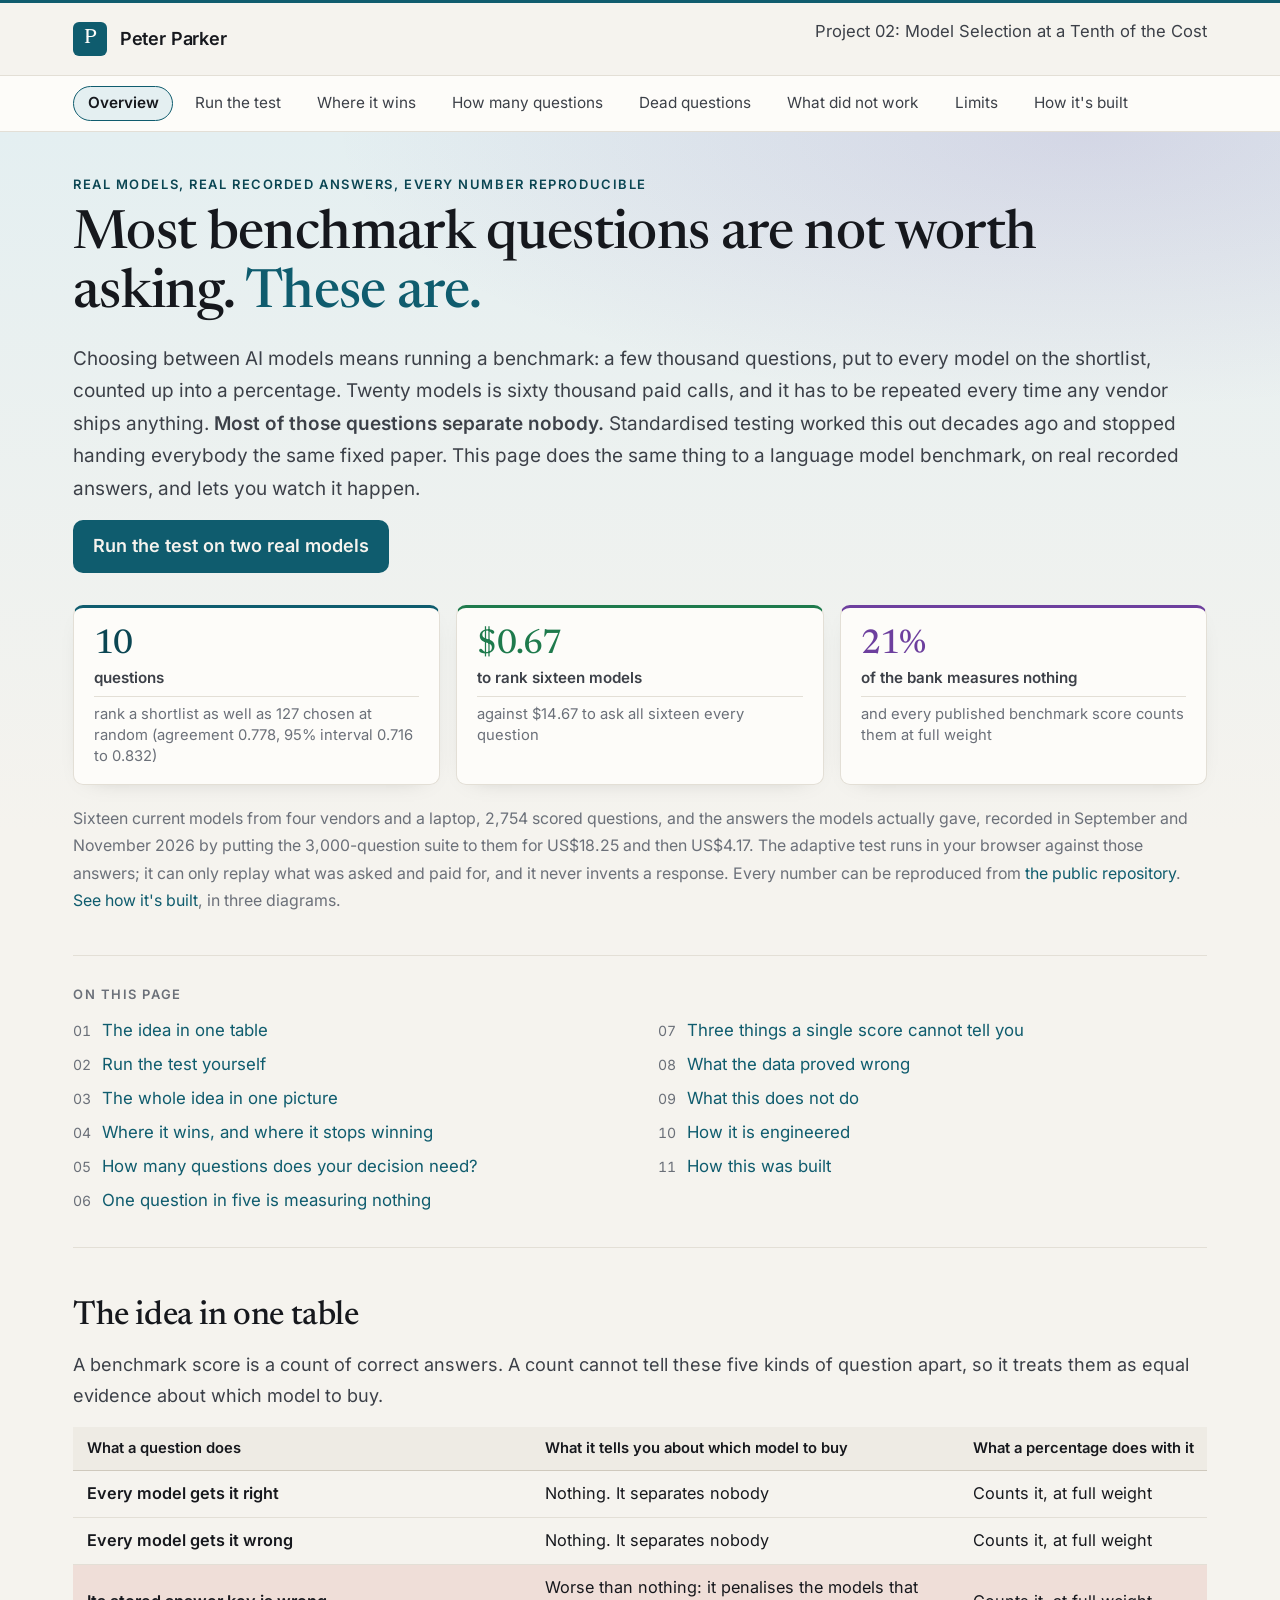
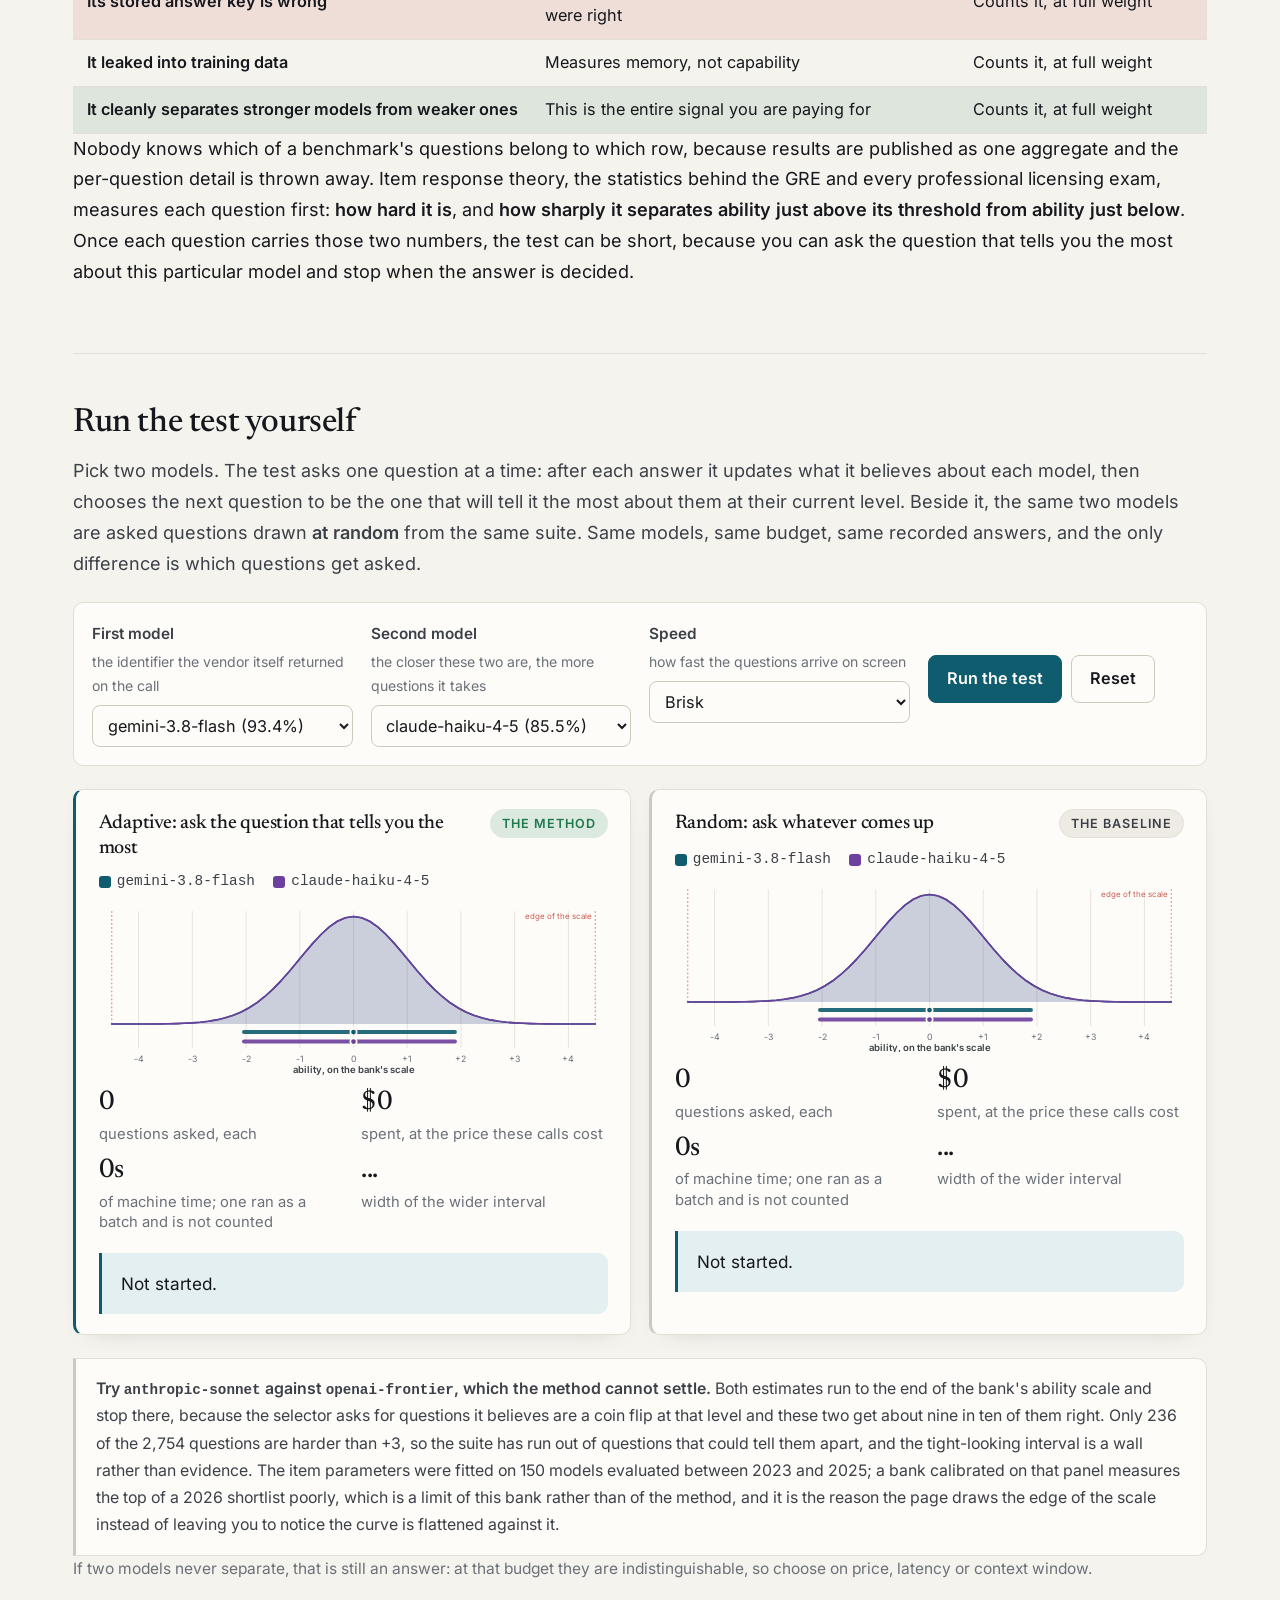
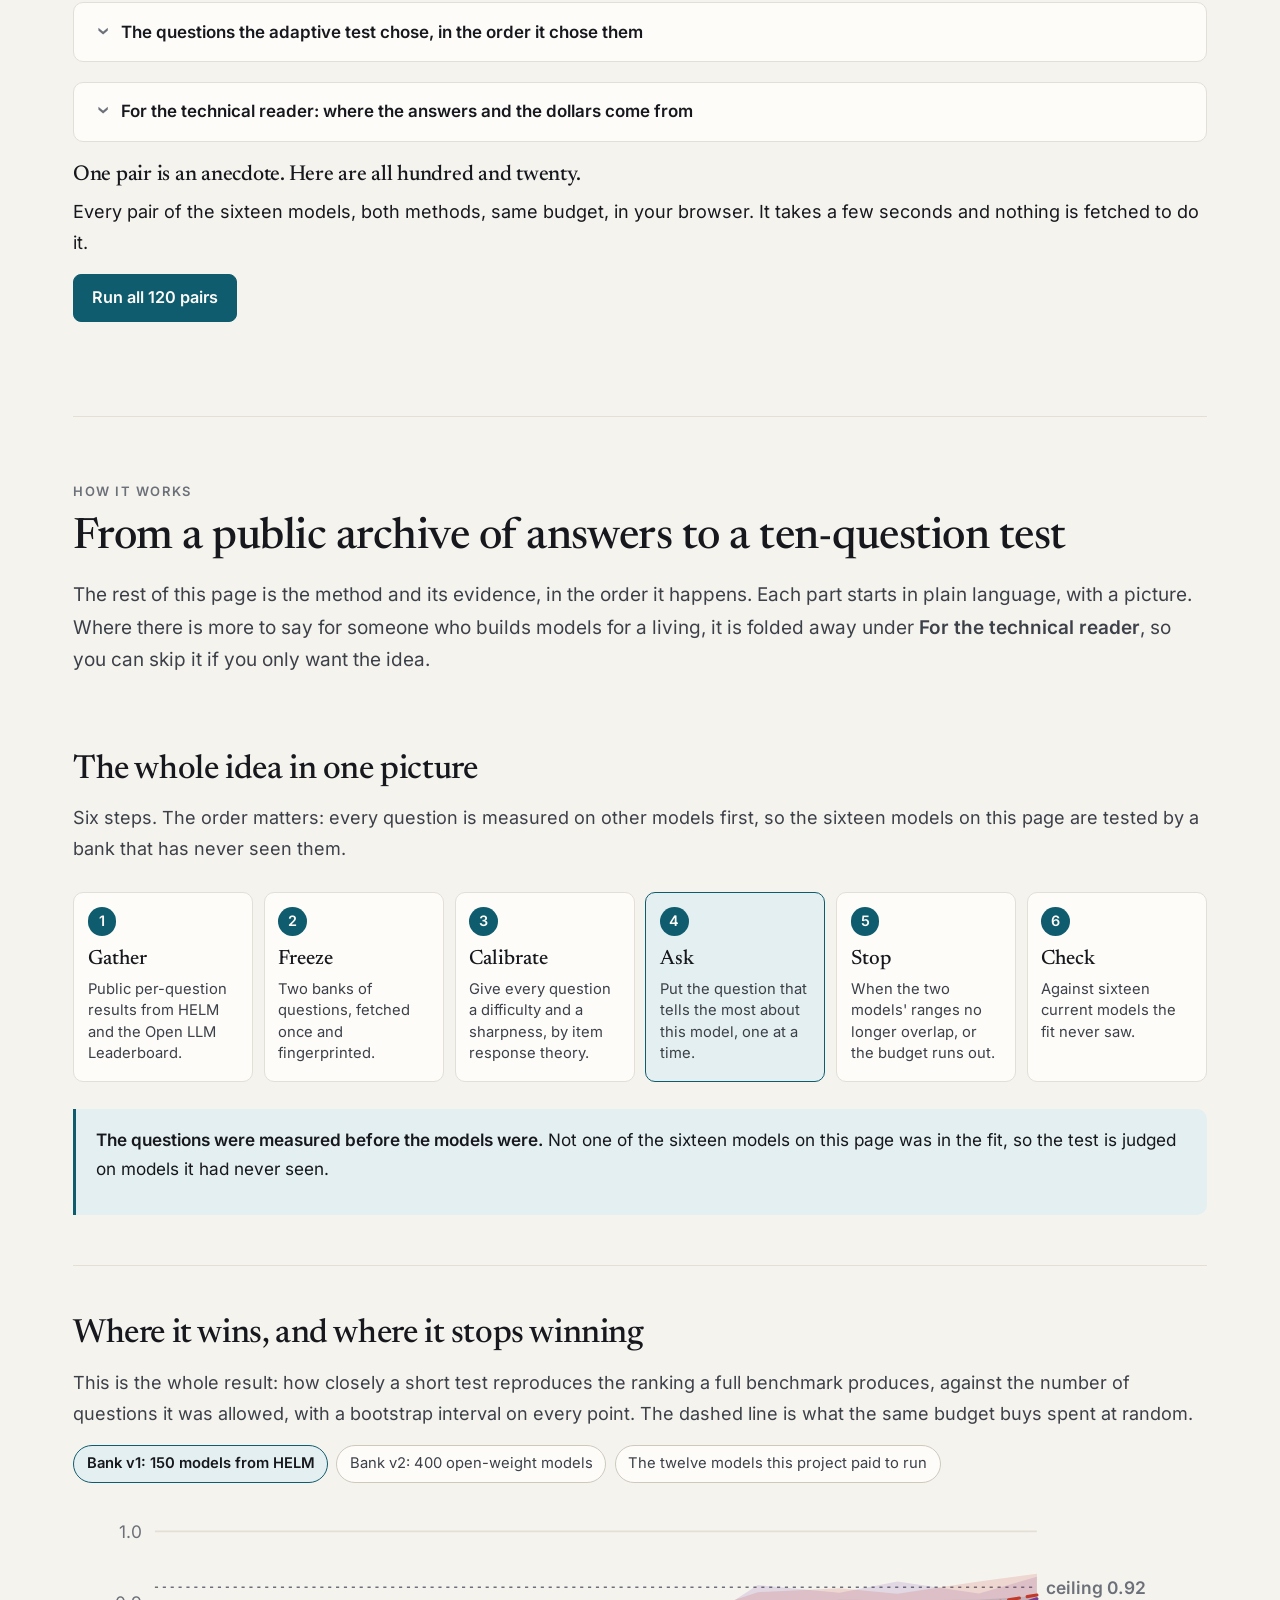
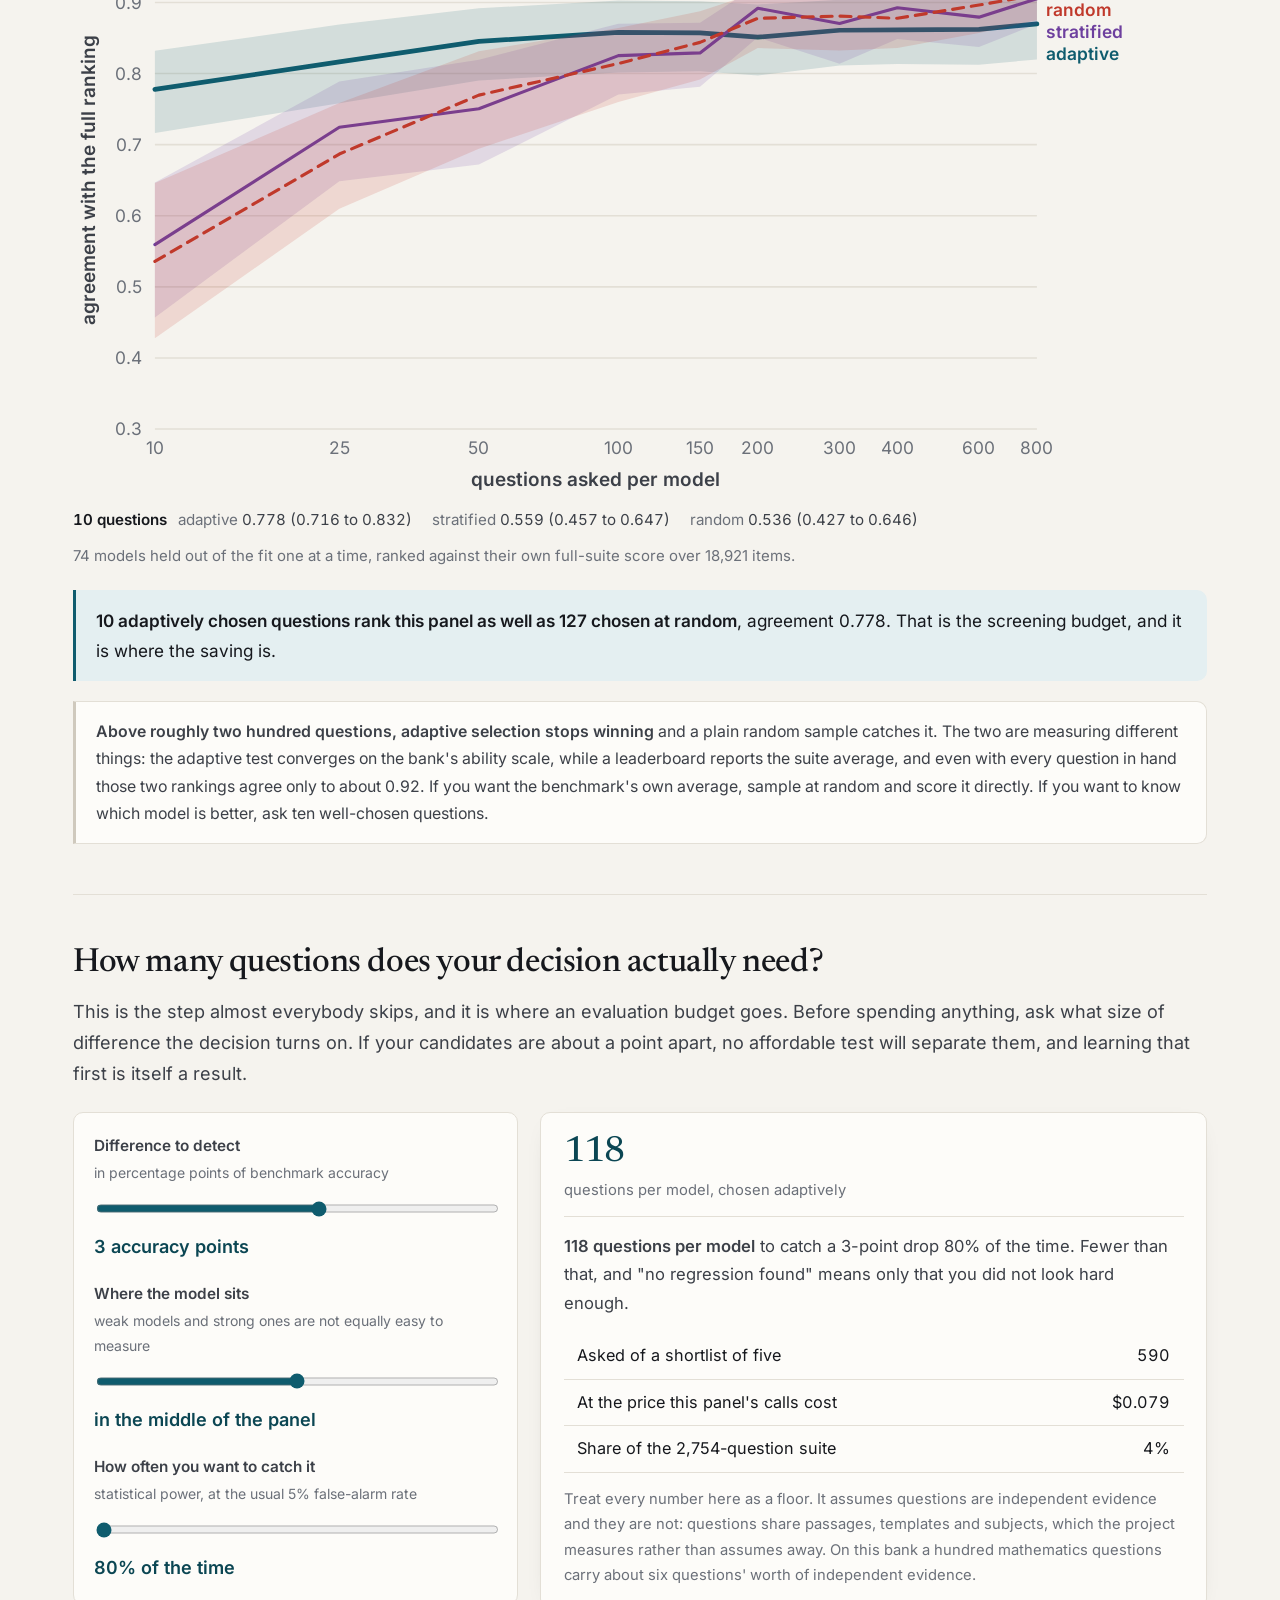
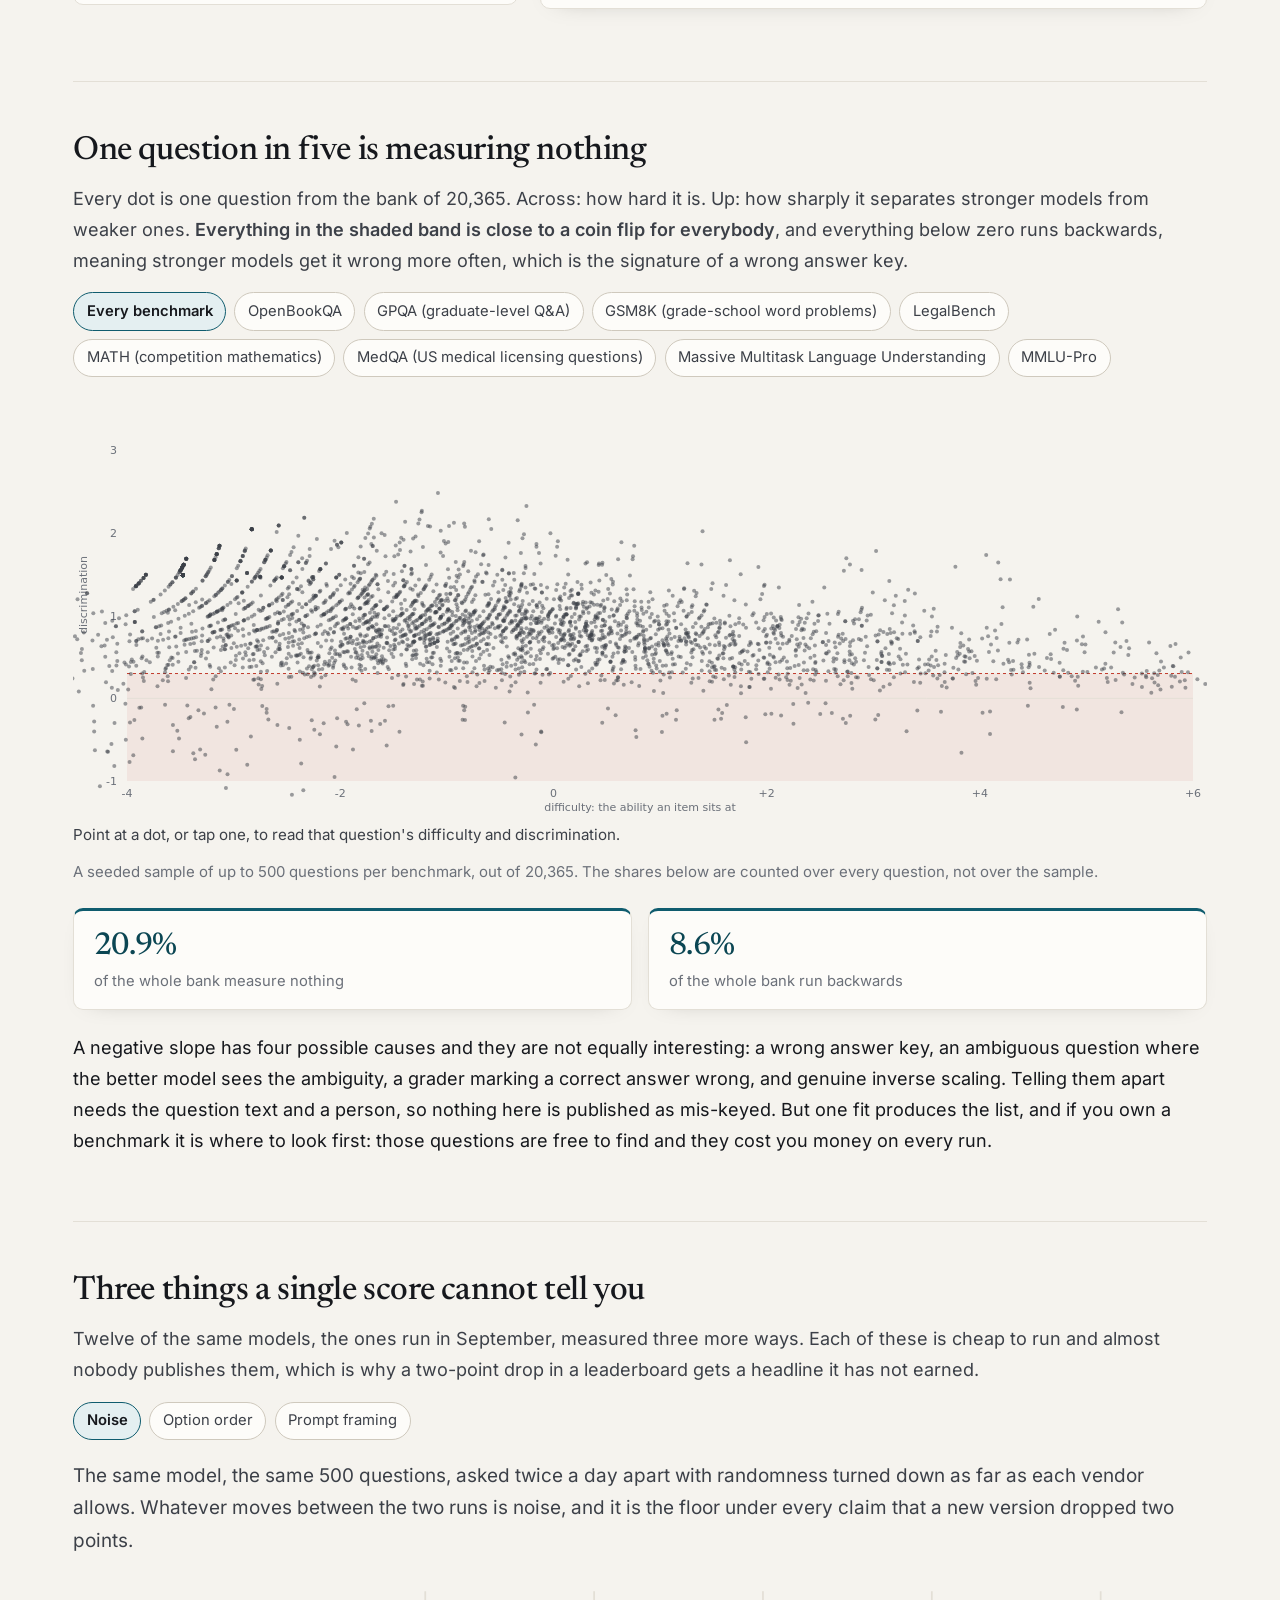
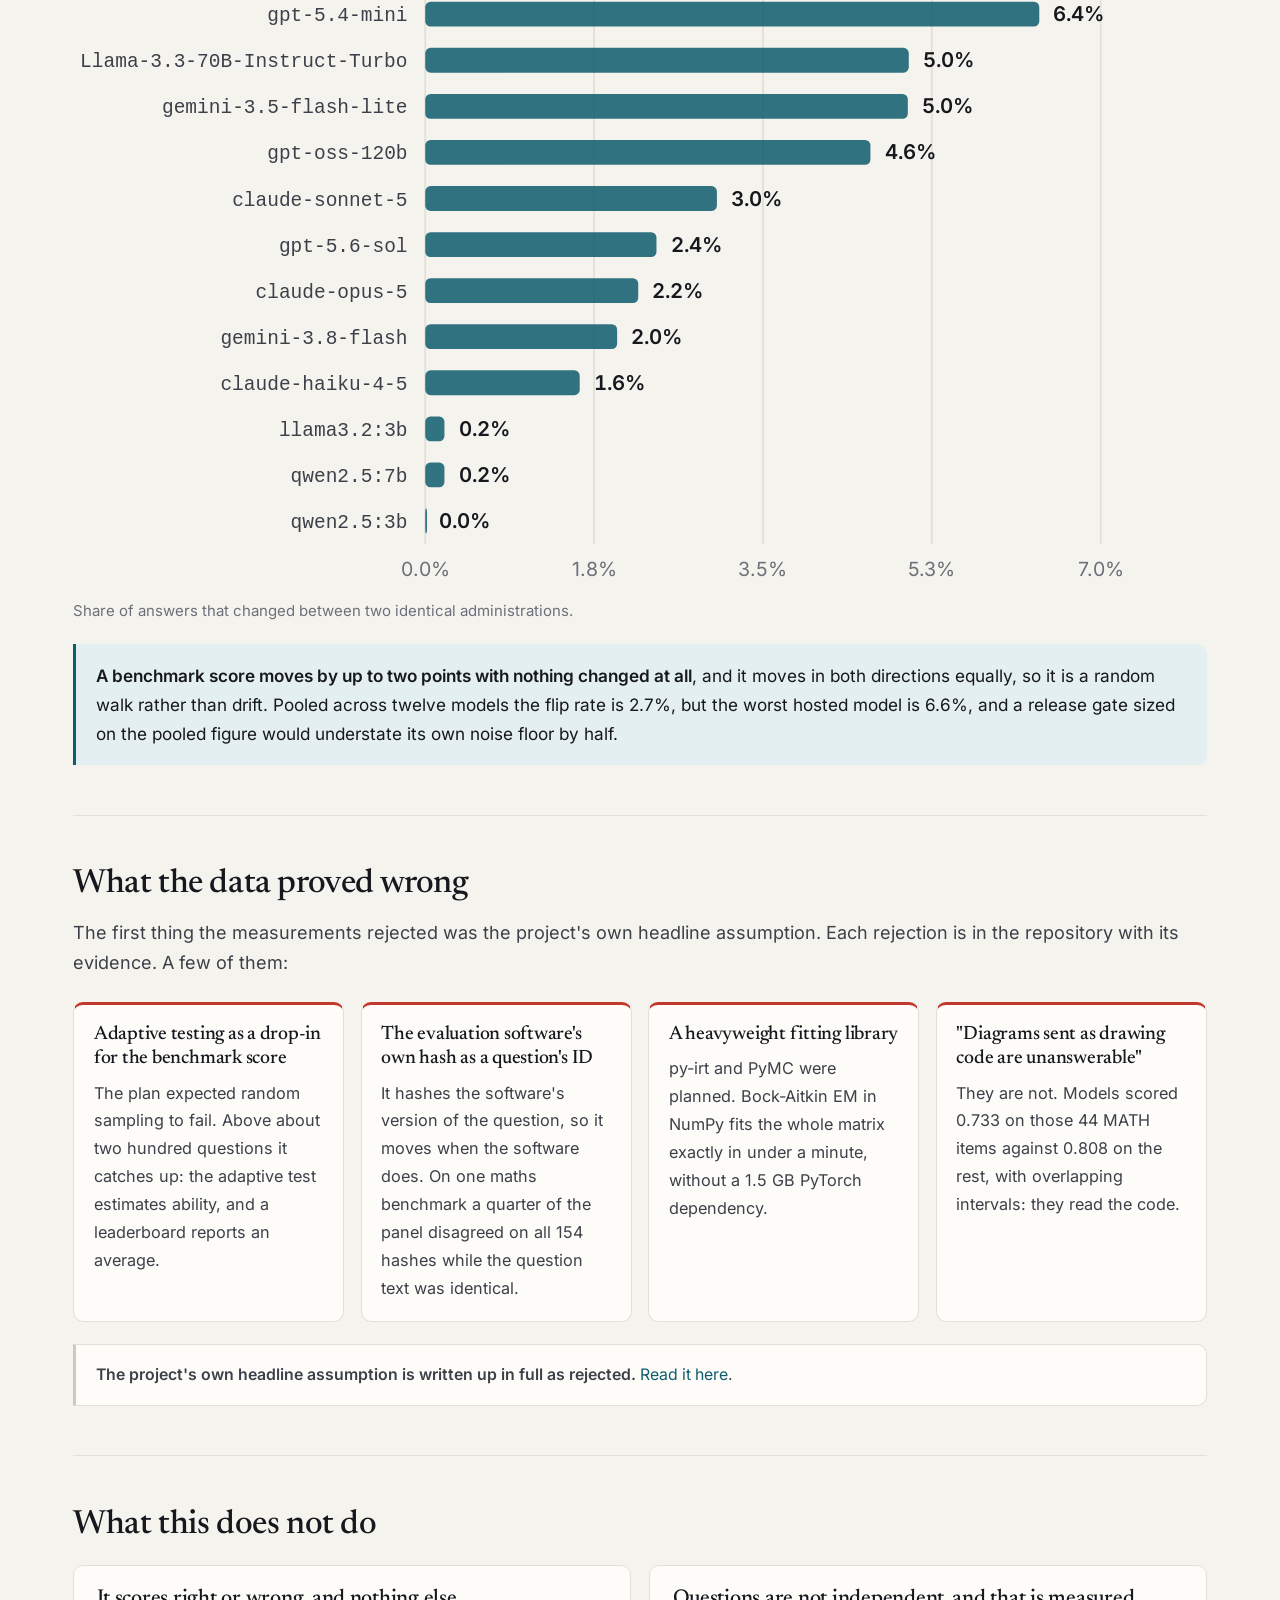
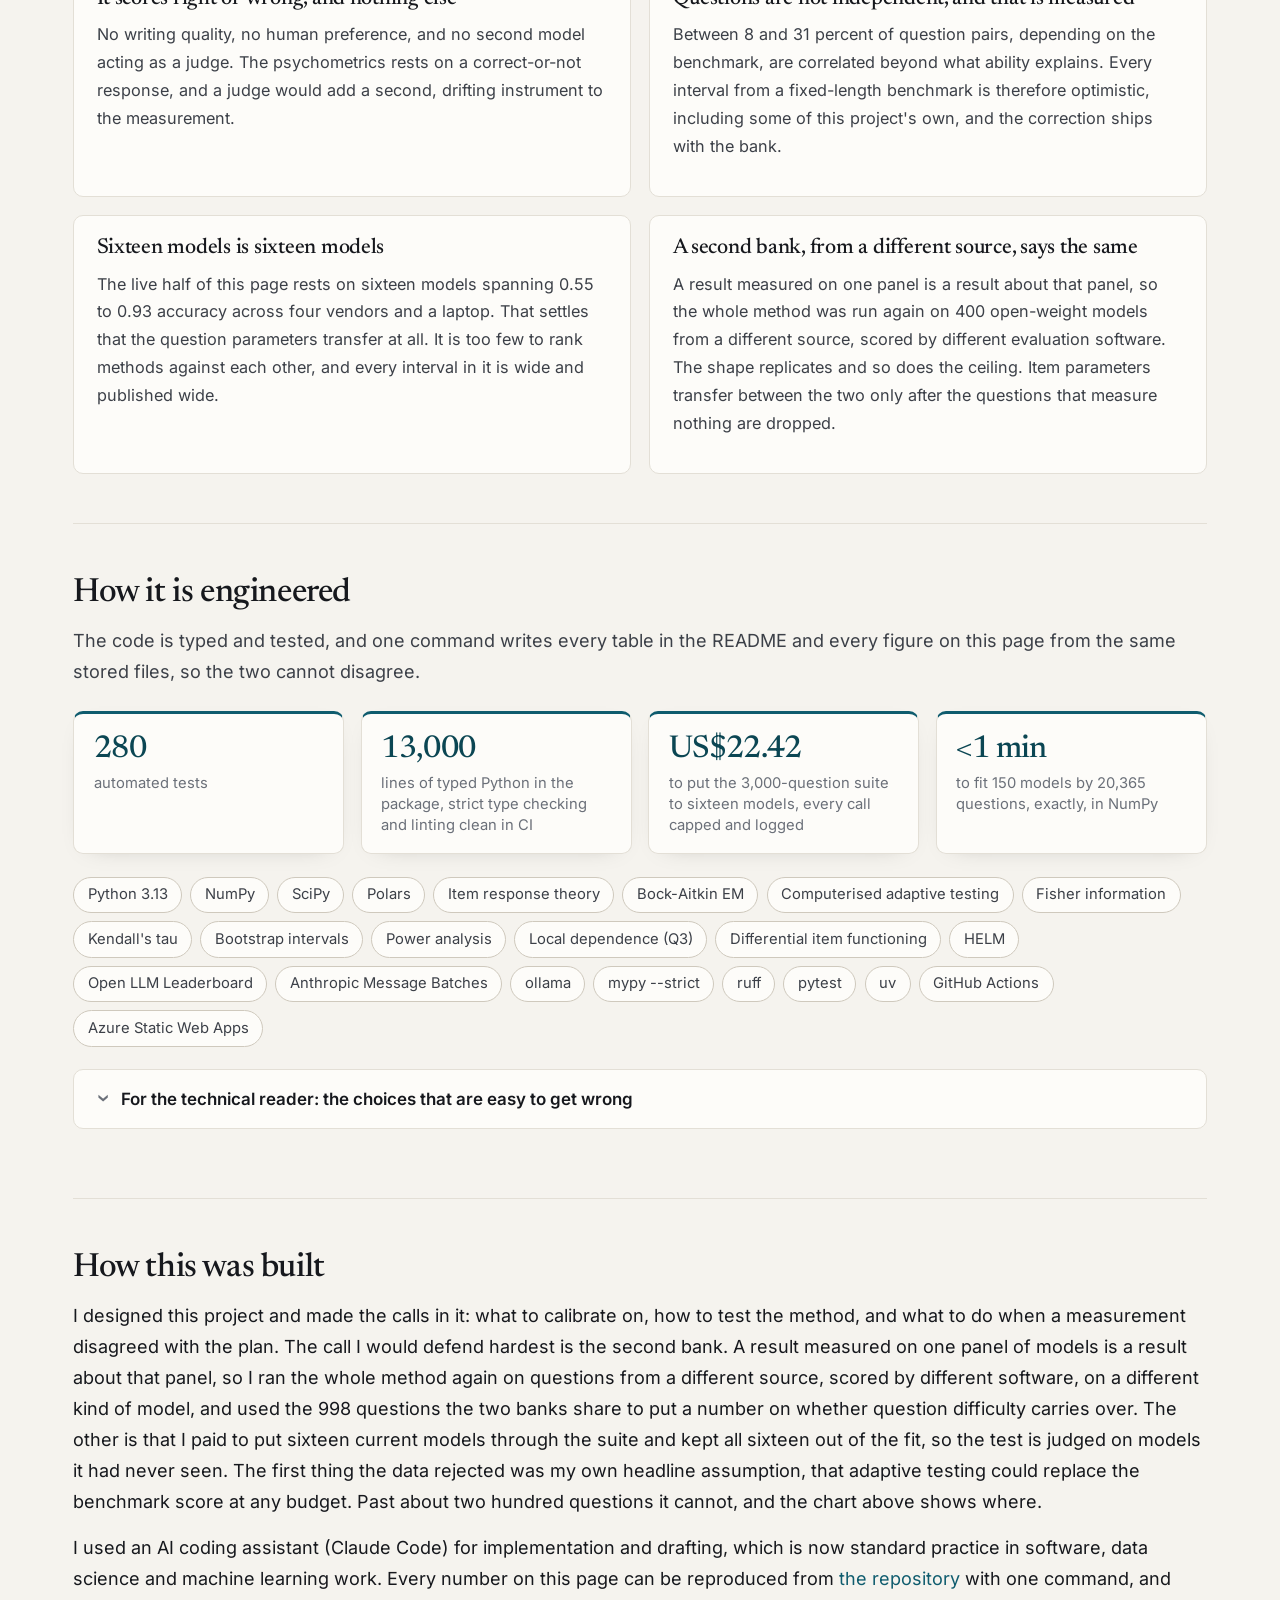
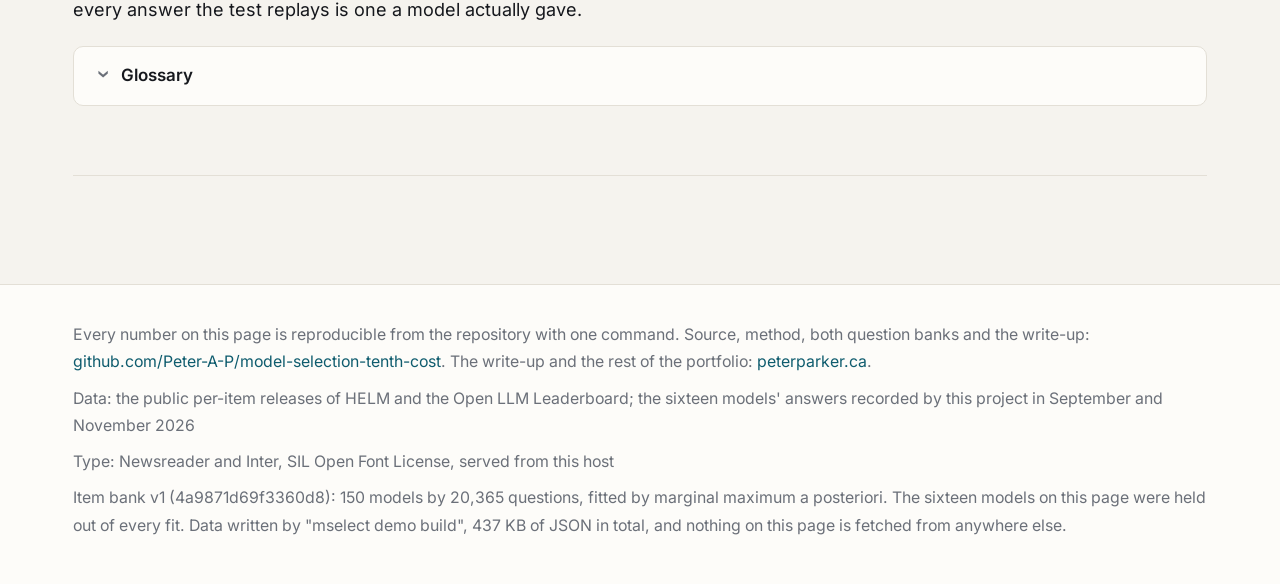
==== demo/index.html @ 3f5969aa "Results regenerated with sixteen text models and seventeen decision models on one scale The four Nov" ====
<!doctype html>
<html lang="en">
<head>
<meta charset="utf-8">
<meta name="viewport" content="width=device-width, initial-scale=1">
<title>Model Selection at a Tenth of the Cost: ask ten questions, not three thousand</title>
<meta name="description" content="Run an adaptive test against sixteen real language models, question by question, on the recorded answers of a benchmark run. Ten well-chosen questions rank a shortlist as well as 127 random ones. Every number is reproducible from the repository.">
<link rel="icon" href="favicon.svg" type="image/svg+xml">
<link rel="apple-touch-icon" href="icon.png">
<meta property="og:type" content="website">
<meta property="og:site_name" content="Peter Parker">
<meta property="og:url" content="https://adaptive.peterparker.ca/">
<meta property="og:title" content="Model Selection at a Tenth of the Cost">
<meta property="og:description" content="Run an adaptive test against sixteen real language models, question by question, on the recorded answers of a benchmark run. Ten well-chosen questions rank a shortlist as well as 127 random ones. Every number is reproducible from the repository.">
<meta property="og:image" content="https://adaptive.peterparker.ca/og.png">
<meta property="og:image:width" content="1200">
<meta property="og:image:height" content="630">
<meta property="og:image:alt" content="Which AI model is better? Settled at a tenth of the cost.">
<meta name="twitter:card" content="summary_large_image">
<link rel="stylesheet" href="style.css">
</head>
<body>
<header class="top">
  <div class="top-inner">
    <a class="brand" href="https://peterparker.ca"><span class="mono-mark" aria-hidden="true">P</span>Peter Parker</a>
    <p class="top-nav"><a href="https://github.com/Peter-A-P/model-selection-tenth-cost">Project 02: Model Selection at a Tenth of the Cost</a></p>
  </div>
</header>
<nav class="tabs" aria-label="This site">
  <div class="tabs-inner">
    <a href="index.html" aria-current="page">Overview</a>
    <a href="#run">Run the test</a>
    <a href="#curve">Where it wins</a>
    <a href="#power">How many questions</a>
    <a href="#dead">Dead questions</a>
    <a href="#refuted">What did not work</a>
    <a href="#limits">Limits</a>
    <a href="architecture.html">How it's built</a>
  </div>
</nav>
<main>

  <header class="hero">
    <p class="eyebrow">Real models, real recorded answers, every number reproducible</p>
    <h1>Most benchmark questions are not worth asking. <span class="hl">These are.</span></h1>
    <p class="lead">
      Choosing between AI models means running a benchmark: a few thousand questions, put to every
      model on the shortlist, counted up into a percentage. Twenty models is sixty thousand paid
      calls, and it has to be repeated every time any vendor ships anything. <strong>Most of those
      questions separate nobody.</strong> Standardised testing worked this out decades ago and
      stopped handing everybody the same fixed paper. This page does the same thing to a language
      model benchmark, on real recorded answers, and lets you watch it happen.
    </p>
    <p class="hero-cta"><a class="button" href="#run">Run the test on two real models</a></p>
    <div class="hero-points">
      <div class="point">
        <span class="point-figure" id="hero-items">...</span>
        <span class="point-unit">questions</span>
        <span class="point-label" id="hero-items-label">rank a shortlist as well as a larger random sample</span>
      </div>
      <div class="point good">
        <span class="point-figure" id="hero-cost">...</span>
        <span class="point-unit">to rank sixteen models</span>
        <span class="point-label" id="hero-cost-label">against the price of asking all of them everything</span>
      </div>
      <div class="point violet">
        <span class="point-figure" id="hero-dead">...</span>
        <span class="point-unit">of the bank measures nothing</span>
        <span class="point-label">and every published benchmark score counts them at full weight</span>
      </div>
    </div>
    <p class="hero-note">
      Sixteen current models from four vendors and a laptop, <span id="hero-suite">2,754</span> scored questions, and the answers the models actually gave, recorded in September and November 2026 by putting the 3,000-question suite to them for US$18.25 and then US$4.17. The adaptive test runs in your
      browser against those answers; it can only replay what was asked and paid for, and it never
      invents a response. Every number can be reproduced from
      <a href="https://github.com/Peter-A-P/model-selection-tenth-cost">the public repository</a>.
      <a href="architecture.html">See how it's built</a>, in three diagrams.
    </p>
  </header>

  <nav class="toc" aria-label="On this page">
    <p class="eyebrow">On this page</p>
    <ol>
      <li><a href="#idea">The idea in one table</a></li>
      <li><a href="#run">Run the test yourself</a></li>
      <li><a href="#picture">The whole idea in one picture</a></li>
      <li><a href="#curve">Where it wins, and where it stops winning</a></li>
      <li><a href="#power">How many questions does your decision need?</a></li>
      <li><a href="#dead">One question in five is measuring nothing</a></li>
      <li><a href="#hidden">Three things a single score cannot tell you</a></li>
      <li><a href="#refuted">What the data proved wrong</a></li>
      <li><a href="#limits">What this does not do</a></li>
      <li><a href="#engineering">How it is engineered</a></li>
      <li><a href="#built">How this was built</a></li>
    </ol>
  </nav>

  <noscript>
    <p class="warning">
      The adaptive test runs in your browser, so this page needs JavaScript. Every number on it
      is in the repository's README, as tables.
    </p>
  </noscript>

  <p class="warning" id="failure" hidden></p>

  <section class="section" id="idea">
    <h2>The idea in one table</h2>
    <p class="section-lead">
      A benchmark score is a count of correct answers. A count cannot tell these five kinds of
      question apart, so it treats them as equal evidence about which model to buy.
    </p>
    <div class="table-wrap">
      <table class="five-types">
        <thead>
          <tr><th>What a question does</th><th>What it tells you about which model to buy</th><th>What a percentage does with it</th></tr>
        </thead>
        <tbody>
          <tr><td><strong>Every model gets it right</strong></td><td data-label="What it tells you">Nothing. It separates nobody</td><td data-label="What a percentage does">Counts it, at full weight</td></tr>
          <tr><td><strong>Every model gets it wrong</strong></td><td data-label="What it tells you">Nothing. It separates nobody</td><td data-label="What a percentage does">Counts it, at full weight</td></tr>
          <tr class="bad"><td><strong>Its stored answer key is wrong</strong></td><td data-label="What it tells you">Worse than nothing: it penalises the models that were right</td><td data-label="What a percentage does">Counts it, at full weight</td></tr>
          <tr><td><strong>It leaked into training data</strong></td><td data-label="What it tells you">Measures memory, not capability</td><td data-label="What a percentage does">Counts it, at full weight</td></tr>
          <tr class="good"><td><strong>It cleanly separates stronger models from weaker ones</strong></td><td data-label="What it tells you">This is the entire signal you are paying for</td><td data-label="What a percentage does">Counts it, at full weight</td></tr>
        </tbody>
      </table>
    </div>
    <p>
      Nobody knows which of a benchmark's questions belong to which row, because results are
      published as one aggregate and the per-question detail is thrown away. Item response theory,
      the statistics behind the GRE and every professional licensing exam, measures each question
      first: <strong>how hard it is</strong>, and <strong>how sharply it separates ability just
      above its threshold from ability just below</strong>. Once each question carries those two
      numbers, the test can be short, because you can ask the question that tells you the most
      about this particular model and stop when the answer is decided.
    </p>
  </section>

  <section class="section" id="run">
    <h2>Run the test yourself</h2>
    <p class="section-lead">
      Pick two models. The test asks one question at a time: after each answer it updates what it
      believes about each model, then chooses the next question to be the one that will tell it the
      most about them at their current level. Beside it, the same two models are asked questions
      drawn <strong>at random</strong> from the same suite. Same models, same budget, same recorded
      answers, and the only difference is which questions get asked.
    </p>

    <div class="controls">
      <div class="control">
        <label for="model-a">First model<span class="hint">the identifier the vendor itself returned on the call</span></label>
        <select id="model-a"></select>
      </div>
      <div class="control">
        <label for="model-b">Second model<span class="hint">the closer these two are, the more questions it takes</span></label>
        <select id="model-b"></select>
      </div>
      <div class="control">
        <label for="speed">Speed<span class="hint">how fast the questions arrive on screen</span></label>
        <select id="speed">
          <option value="90">Slow, so you can watch it</option>
          <option value="24" selected>Brisk</option>
          <option value="0">All at once</option>
        </select>
      </div>
      <div class="control run-buttons">
        <label>&nbsp;</label>
        <div class="button-row">
          <button type="button" id="run-test" class="primary">Run the test</button>
          <button type="button" id="reset">Reset</button>
        </div>
      </div>
    </div>

    <div class="race">
      <article class="arena" id="arena-adaptive">
        <div class="arena-head">
          <h3>Adaptive: ask the question that tells you the most</h3>
          <span class="tag tag-good">the method</span>
        </div>
        <p class="pair-legend" id="legend-adaptive"></p>
        <svg class="chart posteriors" id="chart-adaptive" role="img" aria-label="Posterior ability for both models under adaptive selection"></svg>
        <div class="arena-stats">
          <div><span class="figure" id="adaptive-items">0</span><span class="caption">questions asked, each</span></div>
          <div><span class="figure" id="adaptive-cost">$0.00</span><span class="caption">spent, at the price these calls cost</span></div>
          <div><span class="figure" id="adaptive-time">...</span><span class="caption" id="adaptive-time-note">of machine time these calls took</span></div>
          <div><span class="figure" id="adaptive-width">...</span><span class="caption">width of the wider interval</span></div>
        </div>
        <p class="verdict" id="adaptive-verdict">Not started.</p>
      </article>

      <article class="arena" id="arena-random">
        <div class="arena-head">
          <h3>Random: ask whatever comes up</h3>
          <span class="tag">the baseline</span>
        </div>
        <p class="pair-legend" id="legend-random"></p>
        <svg class="chart posteriors" id="chart-random" role="img" aria-label="Posterior ability for both models under random selection"></svg>
        <div class="arena-stats">
          <div><span class="figure" id="random-items">0</span><span class="caption">questions asked, each</span></div>
          <div><span class="figure" id="random-cost">$0.00</span><span class="caption">spent, at the price these calls cost</span></div>
          <div><span class="figure" id="random-time">...</span><span class="caption" id="random-time-note">of machine time these calls took</span></div>
          <div><span class="figure" id="random-width">...</span><span class="caption">width of the wider interval</span></div>
        </div>
        <p class="verdict" id="random-verdict">Not started.</p>
      </article>
    </div>

    <div class="assumption">
      <p>
        <strong>Try <code>anthropic-sonnet</code> against <code>openai-frontier</code>, which the method cannot settle.</strong>
        Both estimates run to the end of the bank's ability scale and stop there, because the
        selector asks for questions it believes are a coin flip at that level and these two get
        about nine in ten of them right. Only 236 of the 2,754 questions are harder than +3, so the
        suite has run out of questions that could tell them apart, and the tight-looking interval is
        a wall rather than evidence. The item parameters were fitted on 150 models evaluated between
        2023 and 2025; a bank calibrated on that panel measures the top of a 2026 shortlist poorly,
        which is a limit of this bank rather than of the method, and it is the reason the page draws
        the edge of the scale instead of leaving you to notice the curve is flattened against it.
      </p>
    </div>
    <p class="note">
      If two models never separate, that is still an answer: at that budget they are
      indistinguishable, so choose on price, latency or context window.
    </p>

    <details class="disclose" id="log-wrap">
      <summary>The questions the adaptive test chose, in the order it chose them</summary>
      <div class="table-wrap">
        <table class="log">
          <thead>
            <tr><th>#</th><th>Benchmark</th><th class="num">Difficulty</th><th class="num">Discrimination</th><th id="log-a">First</th><th id="log-b">Second</th></tr>
          </thead>
          <tbody id="log-body"></tbody>
        </table>
      </div>
      <p class="note">
        Watch the difficulty column. The test starts near the middle of the scale, and as it learns
        that a model is strong it stops wasting questions the model will certainly get right. A
        negative discrimination in that table is not a mistake either: the selector treats
        information as information, and an item whose fitted slope runs backwards still carries
        some. It is also the signature of a wrong answer key, which is why the repository publishes
        a list of them rather than quietly dropping them here.
      </p>
    </details>

    <details class="disclose">
      <summary>For the technical reader: where the answers and the dollars come from</summary>
      <p>
        <strong>Three of the sixteen cost nothing in dollars, and they are not free.</strong> The
        three models on a laptop were billed in hours rather than tokens: the full suite took
        <span id="local-hours">nine hours</span> of laptop CPU for the 7B, against about an hour
        for a hosted model over the network, and that machine can do nothing else meanwhile. Both
        figures come from the same ledger, which recorded a price and a latency for every call, so
        a short test is priced in whichever currency the model is actually paid for. The four
        Anthropic models have no per-call time at all, because this project sends them through the
        Message Batches endpoint at half price and a call inside a batch has no latency worth
        reporting; the page says so rather than showing a zero.
      </p>
      <p>
        Nothing here is simulated. The answers are the ones the sixteen models gave when they were
        administered the frozen suite in September and November 2026, one bit per cell, and the dollars are the
        ones the gateway's ledger recorded for those exact calls. The arithmetic, about two hundred
        lines, is in <code>irt.js</code> beside this page. The item parameters were fitted to 150
        other models from a public evaluation archive, and <strong>not one of the sixteen models here
        was in that fit</strong>, so the questions were measured before these models existed.
      </p>
    </details>

    <h3>One pair is an anecdote. Here are all hundred and twenty.</h3>
    <p>
      Every pair of the sixteen models, both methods, same budget, in your browser. It takes a few
      seconds and nothing is fetched to do it.
    </p>
    <p><button type="button" id="sweep" class="primary">Run all 120 pairs</button>
      <span class="note" id="sweep-progress"></span></p>
    <div class="headline" id="sweep-stats" hidden></div>
    <p class="verdict" id="sweep-verdict" hidden></p>
  </section>

  <div class="part">
    <p class="eyebrow">How it works</p>
    <h2 class="part-title">From a public archive of answers to a ten-question test</h2>
    <p class="lead">
      The rest of this page is the method and its evidence, in the order it happens. Each part
      starts in plain language, with a picture. Where there is more to say for someone who builds
      models for a living, it is folded away under <strong>For the technical reader</strong>, so
      you can skip it if you only want the idea.
    </p>
  </div>

  <section class="section" id="picture">
    <h2>The whole idea in one picture</h2>
    <p class="section-lead">
      Six steps. The order matters: every question is measured on other models first, so the
      sixteen models on this page are tested by a bank that has never seen them.
    </p>
    <ol class="pipeline steps-6">
      <li><span class="step">1</span><strong>Gather</strong><span>Public per-question results from HELM and the Open LLM Leaderboard.</span></li>
      <li><span class="step">2</span><strong>Freeze</strong><span>Two banks of questions, fetched once and fingerprinted.</span></li>
      <li><span class="step">3</span><strong>Calibrate</strong><span>Give every question a difficulty and a sharpness, by item response theory.</span></li>
      <li class="key"><span class="step">4</span><strong>Ask</strong><span>Put the question that tells the most about this model, one at a time.</span></li>
      <li><span class="step">5</span><strong>Stop</strong><span>When the two models' ranges no longer overlap, or the budget runs out.</span></li>
      <li><span class="step">6</span><strong>Check</strong><span>Against sixteen current models the fit never saw.</span></li>
    </ol>
    <div class="verdict">
      <p>
        <strong>The questions were measured before the models were.</strong> Not one of the
        sixteen models on this page was in the fit, so the test is judged on models it had never
        seen.
      </p>
    </div>
  </section>

  <section class="section" id="curve">
    <h2>Where it wins, and where it stops winning</h2>
    <p class="section-lead">
      This is the whole result: how closely a short test reproduces the ranking a full benchmark
      produces, against the number of questions it was allowed, with a bootstrap interval on every
      point. The dashed line is what the same budget buys spent at random.
    </p>
    <div class="legend" id="curve-switch"></div>
    <figure class="chart-figure">
      <div class="chart"><svg id="chart-curve" role="img" tabindex="0" aria-label="Rank agreement against number of questions asked. Use the arrow keys to step through the question counts."></svg></div>
      <p class="readout" id="curve-readout" aria-live="polite"></p>
      <figcaption id="curve-caption"></figcaption>
    </figure>
    <p class="verdict" id="curve-verdict"></p>
    <div class="assumption">
      <p>
        <strong>Above roughly two hundred questions, adaptive selection stops winning</strong> and
        a plain random sample catches it. The two are measuring different things: the adaptive test
        converges on the bank's ability scale, while a leaderboard reports the suite average, and
        even with every question in hand those two rankings agree only to about 0.92. If you want
        the benchmark's own average, sample at random and score it directly. If you want to know
        which model is better, ask ten well-chosen questions.
      </p>
    </div>
  </section>

  <section class="section" id="power">
    <h2>How many questions does your decision actually need?</h2>
    <p class="section-lead">
      This is the step almost everybody skips, and it is where an evaluation budget goes. Before
      spending anything, ask what size of difference the decision turns on. If your candidates are
      about a point apart, no affordable test will separate them, and learning that first is itself
      a result.
    </p>
    <div class="power-grid">
      <div class="power-controls">
        <div class="control">
          <label for="effect">Difference to detect
            <span class="hint">in percentage points of benchmark accuracy</span>
          </label>
          <input type="range" id="effect" min="0" max="9" step="1" value="5">
          <output id="effect-out"></output>
        </div>
        <div class="control">
          <label for="ability">Where the model sits
            <span class="hint">weak models and strong ones are not equally easy to measure</span>
          </label>
          <input type="range" id="ability" min="0" max="6" step="1" value="3">
          <output id="ability-out"></output>
        </div>
        <div class="control">
          <label for="confidence">How often you want to catch it
            <span class="hint">statistical power, at the usual 5% false-alarm rate</span>
          </label>
          <input type="range" id="confidence" min="0" max="1" step="1" value="0">
          <output id="confidence-out"></output>
        </div>
      </div>
      <div class="power-output">
        <div class="power-floor">
          <span class="figure" id="power-items">...</span>
          <span class="caption">questions per model, chosen adaptively</span>
        </div>
        <p class="power-lead" id="power-sentence"></p>
        <table class="power-table">
          <tbody>
            <tr><td>Asked of a shortlist of five</td><td class="num" id="power-five"></td></tr>
            <tr><td>At the price this panel's calls cost</td><td class="num" id="power-price"></td></tr>
            <tr><td>Share of the 2,754-question suite</td><td class="num" id="power-share"></td></tr>
          </tbody>
        </table>
        <p class="power-note">
          Treat every number here as a floor. It assumes questions are independent evidence and
          they are not: questions share passages, templates and subjects, which the project
          measures rather than assumes away. On this bank a hundred mathematics questions carry
          about six questions' worth of independent evidence.
        </p>
      </div>
    </div>
  </section>

  <section class="section" id="dead">
    <h2>One question in five is measuring nothing</h2>
    <p class="section-lead">
      Every dot is one question from the bank of 20,365. Across: how hard it is. Up: how sharply it
      separates stronger models from weaker ones. <strong>Everything in the shaded band is close to
      a coin flip for everybody</strong>, and everything below zero runs backwards, meaning
      stronger models get it wrong more often, which is the signature of a wrong answer key.
    </p>
    <div class="legend" id="cloud-switch"></div>
    <figure class="chart-figure">
      <div class="chart"><canvas id="chart-cloud" role="img" aria-label="Item discrimination against difficulty, one dot per question"></canvas></div>
      <p class="readout" id="cloud-readout" aria-live="polite"></p>
      <figcaption id="cloud-caption"></figcaption>
    </figure>
    <div class="headline" id="cloud-stats"></div>
    <p>
      A negative slope has four possible causes and they are not equally interesting: a wrong
      answer key, an ambiguous question where the better model sees the ambiguity, a grader marking
      a correct answer wrong, and genuine inverse scaling. Telling them apart needs the question
      text and a person, so nothing here is published as mis-keyed. But one fit produces the list,
      and if you own a benchmark it is where to look first: those questions are free to find and
      they cost you money on every run.
    </p>
  </section>

  <section class="section" id="hidden">
    <h2>Three things a single score cannot tell you</h2>
    <p class="section-lead">
      Twelve of the same models, the ones run in September, measured three more ways. Each of these is cheap to run and almost
      nobody publishes them, which is why a two-point drop in a leaderboard gets a headline it has
      not earned.
    </p>
    <div class="legend" id="hidden-switch"></div>
    <div id="hidden-body">
      <p class="lead" id="hidden-lead"></p>
      <figure class="chart-figure">
        <div class="chart"><svg id="chart-hidden" role="img" aria-label="One bar per model for the measurement picked above"></svg></div>
        <figcaption id="hidden-caption"></figcaption>
      </figure>
      <p class="verdict" id="hidden-verdict"></p>
    </div>
  </section>

  <section class="section" id="refuted">
    <h2>What the data proved wrong</h2>
    <p class="section-lead">
      The first thing the measurements rejected was the project's own headline assumption. Each
      rejection is in the repository with its evidence. A few of them:
    </p>
    <div class="cards">
      <article class="card-note">
        <h3>Adaptive testing as a drop-in for the benchmark score</h3>
        <p>The plan expected random sampling to fail. Above about two hundred questions it catches up: the adaptive test estimates ability, and a leaderboard reports an average.</p>
      </article>
      <article class="card-note">
        <h3>The evaluation software's own hash as a question's ID</h3>
        <p>It hashes the software's version of the question, so it moves when the software does. On one maths benchmark a quarter of the panel disagreed on all 154 hashes while the question text was identical.</p>
      </article>
      <article class="card-note">
        <h3>A heavyweight fitting library</h3>
        <p>py-irt and PyMC were planned. Bock-Aitkin EM in NumPy fits the whole matrix exactly in under a minute, without a 1.5 GB PyTorch dependency.</p>
      </article>
      <article class="card-note">
        <h3>"Diagrams sent as drawing code are unanswerable"</h3>
        <p>They are not. Models scored 0.733 on those 44 MATH items against 0.808 on the rest, with overlapping intervals: they read the code.</p>
      </article>
    </div>
    <div class="assumption">
      <p>
        <strong>The project's own headline assumption is written up in full as rejected.</strong>
        <a href="https://github.com/Peter-A-P/model-selection-tenth-cost/blob/main/docs/rejected.md">Read it here</a>.
      </p>
    </div>
  </section>

  <section class="section" id="limits">
    <h2>What this does not do</h2>
    <div class="takeaways">
      <div class="takeaway">
        <h3>It scores right or wrong, and nothing else</h3>
        <p>
          No writing quality, no human preference, and no second model acting as a judge. The
          psychometrics rests on a correct-or-not response, and a judge would add a second,
          drifting instrument to the measurement.
        </p>
      </div>
      <div class="takeaway">
        <h3>Questions are not independent, and that is measured</h3>
        <p>
          Between 8 and 31 percent of question pairs, depending on the benchmark, are correlated
          beyond what ability explains. Every interval from a fixed-length benchmark is therefore
          optimistic, including some of this project's own, and the correction ships with the bank.
        </p>
      </div>
      <div class="takeaway">
        <h3>Sixteen models is sixteen models</h3>
        <p>
          The live half of this page rests on sixteen models spanning 0.55 to 0.93 accuracy across
          four vendors and a laptop. That settles that the question parameters transfer at all. It
          is too few to rank methods against each other, and every interval in it is wide and
          published wide.
        </p>
      </div>
      <div class="takeaway">
        <h3>A second bank, from a different source, says the same</h3>
        <p>
          A result measured on one panel is a result about that panel, so the whole method was run
          again on 400 open-weight models from a different source, scored by different evaluation
          software. The shape replicates and so does the ceiling. Item parameters transfer between
          the two only after the questions that measure nothing are dropped.
        </p>
      </div>
    </div>
  </section>

  <section class="section" id="engineering">
    <h2>How it is engineered</h2>
    <p class="section-lead">
      The code is typed and tested, and one command writes every table in the README and every
      figure on this page from the same stored files, so the two cannot disagree.
    </p>
    <div class="headline">
      <div class="stat"><span class="figure">280</span><span class="caption">automated tests</span></div>
      <div class="stat"><span class="figure">13,000</span><span class="caption">lines of typed Python in the package, strict type checking and linting clean in CI</span></div>
      <div class="stat"><span class="figure">US$22.42</span><span class="caption">to put the 3,000-question suite to sixteen models, every call capped and logged</span></div>
      <div class="stat"><span class="figure">&lt;1 min</span><span class="caption">to fit 150 models by 20,365 questions, exactly, in NumPy</span></div>
    </div>
    <ul class="chips" aria-label="Tools and techniques">
      <li>Python 3.13</li><li>NumPy</li><li>SciPy</li><li>Polars</li>
      <li>Item response theory</li><li>Bock-Aitkin EM</li><li>Computerised adaptive testing</li>
      <li>Fisher information</li><li>Kendall's tau</li><li>Bootstrap intervals</li><li>Power analysis</li>
      <li>Local dependence (Q3)</li><li>Differential item functioning</li><li>HELM</li>
      <li>Open LLM Leaderboard</li><li>Anthropic Message Batches</li><li>ollama</li>
      <li>mypy --strict</li><li>ruff</li><li>pytest</li><li>uv</li><li>GitHub Actions</li>
      <li>Azure Static Web Apps</li>
    </ul>
    <details class="disclose">
      <summary>For the technical reader: the choices that are easy to get wrong</summary>
      <ul>
        <li><strong>The sixteen test models are held out of every fit.</strong> The item parameters come from 150 other models, read and not refitted, so the transfer result is on models the bank had never seen.</li>
        <li><strong>Two banks, from different sources.</strong> 400 open-weight models from the Open LLM Leaderboard repeat the whole method, and the 998 questions the two banks share put a number on whether difficulty carries over.</li>
        <li><strong>Questions are not independent, and the correction ships.</strong> Local dependence is measured per benchmark (8% to 31% of pairs above Q3 0.2), and the power calculation treats its answers as a floor.</li>
        <li><strong>Every paid call goes through one gateway</strong> that caps spend and records a price and latency per call, so a short test is priced from the ledger rather than estimated.</li>
        <li><strong>The page replays; it never invents.</strong> The adaptive test in the browser can only ask questions whose recorded answers exist.</li>
      </ul>
    </details>
  </section>

  <section class="section" id="built">
    <h2>How this was built</h2>
    <p>
      I designed this project and made the calls in it: what to calibrate on, how to test the
      method, and what to do when a measurement disagreed with the plan. The call I would defend
      hardest is the second bank. A result measured on one panel of models is a result about that
      panel, so I ran the whole method again on questions from a different source, scored by
      different software, on a different kind of model, and used the 998 questions the two banks
      share to put a number on whether question difficulty carries over. The other is that I paid
      to put sixteen current models through the suite and kept all sixteen out of the fit, so the
      test is judged on models it had never seen. The first thing the data rejected was my own
      headline assumption, that adaptive testing could replace the benchmark score at any budget.
      Past about two hundred questions it cannot, and the chart above shows where.
    </p>
    <p>
      I used an AI coding assistant (Claude Code) for implementation and drafting, which is now
      standard practice in software, data science and machine learning work. Every number on this
      page can be reproduced from
      <a href="https://github.com/Peter-A-P/model-selection-tenth-cost">the repository</a> with one
      command, and every answer the test replays is one a model actually gave.
    </p>
    <details class="disclose">
      <summary>Glossary</summary>
      <dl class="glossary">
        <dt>Item response theory</dt><dd>The statistics behind standardised exams. Each question gets a difficulty and a measure of how sharply it separates stronger test-takers from weaker ones, and each test-taker gets an ability on the same scale.</dd>
        <dt>Discrimination</dt><dd>How sharply a question separates ability just above its difficulty from ability just below. Near zero, the question tells you almost nothing. Below zero, stronger models get it wrong more often, which is the signature of a wrong answer key.</dd>
        <dt>Adaptive test</dt><dd>A test that picks each next question from the answers so far, asking whatever will tell it most about this test-taker at their current estimated level.</dd>
        <dt>Ability scale</dt><dd>The scale item response theory puts every model and every question on. A model's ability is where it has an even chance on a question of that difficulty.</dd>
        <dt>Kendall's tau</dt><dd>A measure of how far two rankings agree. 1 is the same order and 0 is no relation. Here it compares a short test's ranking of models with the full benchmark's.</dd>
        <dt>Interval</dt><dd>The range the true value probably sits in. Two models are separated once their intervals stop overlapping.</dd>
        <dt>Statistical power</dt><dd>How often a test of a given size catches a real difference of a given size. 80% power misses one real drop in five.</dd>
        <dt>Bank</dt><dd>The set of calibrated questions the test draws from. This project has two, built from different sources.</dd>
      </dl>
    </details>
  </section>

</main>
<footer class="foot">
  <div class="foot-inner">
    <p>
      Every number on this page is reproducible from the repository with one command. Source,
      method, both question banks and the write-up:
      <a href="https://github.com/Peter-A-P/model-selection-tenth-cost">github.com/Peter-A-P/model-selection-tenth-cost</a>.
      The write-up and the rest of the portfolio:
      <a href="https://peterparker.ca/projects/model-selection/">peterparker.ca</a>.
    </p>
    <ul>
      <li>Data: the public per-item releases of HELM and the Open LLM Leaderboard; the sixteen models' answers recorded by this project in September and November 2026</li>
      <li>Type: Newsreader and Inter, SIL Open Font License, served from this host</li>
      <li id="footer-provenance"></li>
    </ul>
  </div>
</footer>
<script type="module" src="app.js"></script>
</body>
</html>
---- demo/style.css ----
/* One stylesheet, no framework, no build step. The page is a static file a stranger can read,
   and its stylesheet should be too.

   The palette, the type and the 3px rule over the page are peterparker.ca's, because this page
   is part of that site even though a separate host serves it. The two fonts are copied into
   this folder rather than linked from there: the page makes no off-origin request, and a font
   is a request. Both are SIL Open Font License; fonts/LICENSE.txt says where they came from.

   The hero wash, the coloured rule over each headline figure, the tab bar and the footer follow
   project 03's dashboard (gate.peterparker.ca), so the two project sites read as one family. */

@font-face {
  font-family: "Newsreader";
  font-style: normal;
  font-weight: 200 800;
  font-display: swap;
  src: url(fonts/newsreader-latin.woff2) format("woff2");
}

@font-face {
  font-family: "Inter";
  font-style: normal;
  font-weight: 400 600;
  font-display: swap;
  src: url(fonts/inter-latin.woff2) format("woff2");
}

:root {
  color-scheme: light dark;
  --paper: #f5f3ee;
  --paper-soft: #fdfcf9;
  --ink: #16181d;
  --ink-soft: #3c4048;
  --ink-faint: #6b7079;
  --line: #e3dfd6;
  --line-2: #cfc9bd;
  --line-soft: #eeebe4;
  --accent: #0f5c6e;
  --accent-ink: #0b4653;
  --accent-soft: #e4eff1;
  --warn: #c0392b;
  --good: #1e7a4c;
  --sim: #6d3f9e;
  --serif: "Newsreader", Georgia, "Times New Roman", serif;
  --sans: "Inter", ui-sans-serif, system-ui, -apple-system, "Segoe UI", Roboto, sans-serif;
  --mono: ui-monospace, "Cascadia Mono", Consolas, "SF Mono", Menlo, monospace;
  --radius: 10px;
  --shadow: 0 6px 24px -18px rgba(0, 0, 0, 0.35);
  --column: 66rem;
  --measure: 100%;
}

@media (prefers-color-scheme: dark) {
  :root {
    --paper: #0e1013;
    --paper-soft: #15181d;
    --ink: #ece9e2;
    --ink-soft: #c9c6bf;
    --ink-faint: #969ba5;
    --line: #262a31;
    --line-2: #363b44;
    --line-soft: #1c2026;
    --accent: #7cc7d6;
    --accent-ink: #a9dde7;
    --accent-soft: #14262b;
    --warn: #f0736a;
    --good: #58c286;
    --sim: #b191e0;
    --shadow: 0 6px 24px -14px rgba(0, 0, 0, 0.6);
  }
}

* { box-sizing: border-box; }

html { font-size: 18px; scroll-behavior: smooth; -webkit-text-size-adjust: 100%; }

body {
  overflow-x: clip;
  margin: 0;
  background: var(--paper);
  color: var(--ink);
  font-family: var(--sans);
  font-size: 1rem;
  line-height: 1.72;
  border-top: 3px solid var(--accent);
  font-feature-settings: "cv11", "ss01";
}

main {
  max-width: var(--column);
  margin: 0 auto;
  padding: 0 1.5rem 4rem;
}

/* ---------------------------------------------------------------- the way back */

.top { border-bottom: 1px solid var(--line); background: var(--paper); }

.top-inner {
  max-width: var(--column);
  margin: 0 auto;
  padding: 0 1.5rem;
  height: 4rem;
  display: flex;
  align-items: center;
  justify-content: space-between;
  gap: 1rem;
}

.brand {
  display: inline-flex;
  align-items: center;
  gap: 0.7rem;
  color: var(--ink);
  font-weight: 600;
  letter-spacing: -0.01em;
}

.brand:hover { text-decoration: none; color: var(--accent-ink); }

.mono-mark {
  width: 1.9rem;
  height: 1.9rem;
  border-radius: 6px;
  background: var(--accent);
  color: #fdfcf9;
  font-family: var(--serif);
  font-weight: 500;
  font-size: 1.15rem;
  display: inline-flex;
  align-items: center;
  justify-content: center;
}

@media (prefers-color-scheme: dark) { .mono-mark { color: #0e1013; } }

.top-nav { font-size: 0.92rem; color: var(--ink-soft); text-align: right; }
.top-nav a { color: var(--ink-soft); }
.top-nav a:hover { color: var(--accent-ink); }

/* The sections of this page as pills, the way 03 lists its pages. */
.tabs { border-bottom: 1px solid var(--line); background: var(--paper-soft); }

.tabs-inner {
  max-width: var(--column);
  margin: 0 auto;
  padding: 0.55rem 1.5rem;
  display: flex;
  flex-wrap: wrap;
  gap: 0.4rem;
}

.tabs a {
  font-size: 0.85rem;
  padding: 0.2rem 0.75rem;
  border-radius: 999px;
  border: 1px solid transparent;
  color: var(--ink-soft);
}

.tabs a:hover { text-decoration: none; border-color: var(--line-2); color: var(--accent-ink); }

/* The page the reader is on, which is only ever the architecture page: the demo is one page
   whose tabs are anchors, and none of them is marked. */
.tabs a[aria-current] {
  border-color: var(--accent);
  background: var(--accent-soft);
  color: var(--ink);
  font-weight: 600;
}

h1, h2, h3 { font-family: var(--serif); font-weight: 500; letter-spacing: -0.012em; }
h1 { font-size: clamp(2.1rem, 4.6vw, 3rem); line-height: 1.1; margin: 0 0 1rem; }
h2 { font-size: clamp(1.55rem, 2.6vw, 2rem); line-height: 1.2; margin: 0 0 0.7rem; }
h3 { font-size: 1.2rem; line-height: 1.25; margin: 0 0 0.45rem; }
p { margin: 0 0 0.85rem; max-width: var(--measure); }

a { color: var(--accent); text-decoration: none; text-underline-offset: 0.15em; }
a:hover, a:focus-visible { text-decoration: underline; }
:focus-visible { outline: 2px solid var(--accent); outline-offset: 2px; }

code { font-family: var(--mono); font-size: 0.9em; }

/* ---------------------------------------------------------------- hero */

.hero { position: relative; padding: 2.25rem 0; border-bottom: 1px solid var(--line); }

/* A wash of the accent behind the first screen, full width, fading into the page: the one place
   colour is used for its own sake, so the opening is not black on white alone. */
.hero::before {
  content: "";
  position: absolute;
  z-index: -1;
  top: 0;
  bottom: 0;
  left: 50%;
  width: 100vw;
  margin-left: -50vw;
  background:
    radial-gradient(60rem 22rem at 85% 0%, color-mix(in srgb, var(--sim) 14%, transparent), transparent 70%),
    linear-gradient(180deg, var(--accent-soft), var(--paper) 85%);
}

.hero h1 .hl { color: var(--accent); }
.hero .eyebrow { color: var(--accent-ink); }

.eyebrow {
  text-transform: uppercase;
  letter-spacing: 0.12em;
  font-size: 0.72rem;
  font-weight: 600;
  color: var(--ink-faint);
  margin: 0 0 0.6rem;
}

.lead { font-size: 1.05rem; color: var(--ink-soft); max-width: var(--measure); }

.hero-points {
  display: grid;
  grid-template-columns: repeat(auto-fit, minmax(12rem, 1fr));
  gap: 0.9rem;
  margin: 1.75rem 0 1.1rem;
}

/* A headline figure: a card with a 3px rule over it in the colour its figure is printed in. */
.point, .headline .stat {
  background: var(--paper-soft);
  border: 1px solid var(--line);
  border-top: 3px solid var(--accent);
  border-radius: var(--radius);
  box-shadow: var(--shadow);
  padding: 1rem 1.1rem;
  min-width: 0;
}

.point.good { border-top-color: var(--good); }
.point.violet { border-top-color: var(--sim); }

.point-figure {
  display: block;
  font-family: var(--serif);
  font-size: 1.9rem;
  font-weight: 500;
  font-variant-numeric: tabular-nums;
  letter-spacing: -0.02em;
  line-height: 1.15;
  color: var(--accent-ink);
}

.point.good .point-figure { color: var(--good); }
.point.violet .point-figure { color: var(--sim); }

.point-unit {
  display: block;
  margin-top: 0.2rem;
  font-size: 0.84rem;
  font-weight: 600;
  color: var(--ink-soft);
  line-height: 1.35;
}

.point-label {
  display: block;
  margin-top: 0.4rem;
  padding-top: 0.4rem;
  border-top: 1px solid var(--line);
  font-size: 0.82rem;
  color: var(--ink-faint);
  line-height: 1.4;
}

.hero-note { font-size: 0.88rem; color: var(--ink-faint); margin: 0; max-width: var(--measure); }

/* ---------------------------------------------------------------- sections */

.section { padding: 2.75rem 0; border-bottom: 1px solid var(--line); }
.section-lead { color: var(--ink-soft); max-width: var(--measure); }
.note { font-size: 0.86rem; color: var(--ink-faint); max-width: var(--measure); }

/* The architecture page. The diagrams are white-ground SVGs generated from a specification,
   so they sit on their own card in both themes, and each opens full size for narrow screens. */
.arch-figure { margin: 1.1rem 0 1.4rem; }
.arch-figure a { display: block; }
.arch-figure img { display: block; width: 100%; height: auto; background: #ffffff;
  border: 1px solid var(--line); border-radius: 8px; }
.prose .where { font-size: 0.86rem; color: var(--ink-faint); }

/* ---------------------------------------------------------------- tables */

.table-wrap { overflow-x: auto; -webkit-overflow-scrolling: touch; }

table { width: 100%; border-collapse: collapse; font-size: 0.9rem; }

th, td {
  text-align: left;
  padding: 0.5rem 0.75rem;
  border-bottom: 1px solid var(--line);
  white-space: nowrap;
}

th {
  font-weight: 600;
  color: var(--ink);
  font-size: 0.82rem;
  background: var(--line-soft);
  border-bottom-color: var(--line-2);
}

td.num, th.num { text-align: right; font-variant-numeric: tabular-nums; }

.five-types td:first-child { white-space: nowrap; }
.five-types td:nth-child(2) { white-space: normal; }
.five-types tr.good { background: color-mix(in srgb, var(--good) 11%, transparent); }
.five-types tr.bad { background: color-mix(in srgb, var(--warn) 11%, transparent); }

.log td.right { color: var(--good); font-weight: 600; }
.log td.wrong { color: var(--warn); }
.log tbody tr:last-child { background: var(--accent-soft); }

/* ---------------------------------------------------------------- controls */

.controls {
  display: grid;
  grid-template-columns: repeat(auto-fit, minmax(13rem, 1fr));
  gap: 1rem;
  margin: 1.25rem 0;
  padding: 1rem;
  background: var(--paper-soft);
  border: 1px solid var(--line);
  border-radius: var(--radius);
}

.control { display: flex; flex-direction: column; gap: 0.4rem; min-width: 0; }

label { font-size: 0.85rem; font-weight: 600; color: var(--ink-soft); }

.hint {
  display: block;
  font-weight: 400;
  font-size: 0.78rem;
  color: var(--ink-faint);
  margin-top: 0.1rem;
}

select, input[type="range"] { width: 100%; font: inherit; accent-color: var(--accent); }

select {
  padding: 0.5rem 0.6rem;
  border: 1px solid var(--line-2);
  border-radius: 8px;
  background: var(--paper-soft);
  color: var(--ink);
  font-size: 0.9rem;
}

input[type="range"] { height: 1.6rem; }

output { font-variant-numeric: tabular-nums; color: var(--accent-ink); font-weight: 600; }

.button-row { display: flex; gap: 0.5rem; flex-wrap: wrap; }

button {
  font: inherit;
  font-size: 0.9rem;
  font-weight: 600;
  padding: 0.5rem 1rem;
  border-radius: 8px;
  border: 1px solid var(--line-2);
  background: var(--paper-soft);
  color: var(--ink);
  cursor: pointer;
  transition: background 0.12s ease, border-color 0.12s ease, color 0.12s ease;
}

button:hover { border-color: var(--accent); color: var(--accent-ink); }

button.primary {
  background: var(--accent);
  border-color: var(--accent);
  color: var(--paper-soft);
}

button.primary:hover { background: var(--accent-ink); border-color: var(--accent-ink); color: var(--paper-soft); }

@media (prefers-color-scheme: dark) {
  button.primary, button.primary:hover { color: #0e1013; }
}

/* ---------------------------------------------------------------- the race */

/* Two arenas side by side, because the comparison is the argument. Put one above the other and
   a reader has to remember the first while reading the second, which is exactly the thing a
   benchmark table already asks of them. */
.race {
  display: grid;
  grid-template-columns: 1fr 1fr;
  gap: 1rem;
  margin: 1.25rem 0;
}

.arena {
  border: 1px solid var(--line);
  border-left: 3px solid var(--accent);
  border-radius: var(--radius);
  padding: 1.1rem 1.25rem;
  background: var(--paper-soft);
  box-shadow: var(--shadow);
  min-width: 0;
}

#arena-random { border-left-color: var(--line-2); }

.arena-head {
  display: flex;
  align-items: baseline;
  gap: 0.6rem;
  flex-wrap: wrap;
  margin-bottom: 0.5rem;
}

.arena-head h3 { margin: 0; flex: 1 1 12rem; font-size: 1.1rem; }

/* Which colour is which model. Two curves and no key is a picture of nothing. */
.pair-legend { display: flex; gap: 1rem; flex-wrap: wrap; margin: 0.2rem 0 0; font-size: 0.8rem; }
.pair-key { display: inline-flex; align-items: center; gap: 0.35rem; color: var(--ink-soft); font-family: var(--mono); }
.pair-swatch { width: 12px; height: 12px; border-radius: 3px; display: inline-block; }
.pair-swatch.first { background: var(--accent); }
.pair-swatch.second { background: var(--sim); }

/* Four figures now, two across: questions and dollars on one line, machine time and the
   interval under them. Three across put "of machine time" on four lines at this width. */
.arena-stats {
  display: grid;
  grid-template-columns: 1fr 1fr;
  gap: 0.6rem 0.9rem;
  margin: 0.7rem 0 0.2rem;
}

.arena-stats .figure {
  display: block;
  font-family: var(--serif);
  font-size: 1.5rem;
  font-weight: 500;
  font-variant-numeric: tabular-nums;
  line-height: 1.15;
}

.tag {
  font-size: 0.7rem;
  font-weight: 600;
  text-transform: uppercase;
  letter-spacing: 0.08em;
  padding: 0.15rem 0.6rem;
  border-radius: 999px;
  background: var(--line-soft);
  border: 1px solid var(--line);
  color: var(--ink-soft);
}

.tag-good { background: color-mix(in srgb, var(--good) 15%, transparent); color: var(--good); border-color: transparent; }

/* ---------------------------------------------------------------- charts */

.chart-figure { margin: 1.1rem 0; }
.chart { width: 100%; }
.chart svg, .chart canvas { width: 100%; height: auto; display: block; }
.posteriors { width: 100%; height: auto; display: block; margin-top: 0.3rem; }

figcaption {
  font-size: 0.83rem;
  color: var(--ink-faint);
  margin-top: 0.5rem;
  max-width: var(--measure);
}

.grid { stroke: var(--line); stroke-width: 1; }
.zero { stroke: var(--ink-faint); stroke-width: 1; stroke-dasharray: 2 3; }
.tick { fill: var(--ink-faint); font-size: 11px; }
.axis { fill: var(--ink-soft); font-size: 12px; font-weight: 600; }
.series { fill: none; stroke-linejoin: round; stroke-linecap: round; }
.band { opacity: 0.15; stroke: none; }
.dot { stroke: var(--paper-soft); stroke-width: 2; }
.end-label { font-size: 11px; font-weight: 600; }
.hidden { opacity: 0.08; }
.edge { stroke: var(--warn); stroke-width: 1.5; stroke-dasharray: 2 3; opacity: 0.55; }
.edge-label { fill: var(--warn); font-size: 10px; opacity: 0.8; }
.density-fill { opacity: 0.14; }
.row-label { fill: var(--ink-soft); font-size: 11px; font-family: var(--mono); }
.row-value { fill: var(--ink); font-size: 11.5px; font-weight: 600; font-variant-numeric: tabular-nums; }

.legend { display: flex; flex-wrap: wrap; gap: 0.45rem; margin: 0.25rem 0 1.1rem; }

.legend-item {
  display: inline-flex;
  align-items: center;
  gap: 0.4rem;
  font-size: 0.82rem;
  font-weight: 400;
  padding: 0.3rem 0.7rem;
  border: 1px solid var(--line-2);
  border-radius: 999px;
  background: var(--paper-soft);
  color: var(--ink-soft);
}

.legend-item:hover { border-color: var(--accent); color: var(--accent-ink); }
.legend-item.on { border-color: var(--accent); background: var(--accent-soft); color: var(--ink); font-weight: 600; }

/* ---------------------------------------------------------------- verdicts */

.verdict {
  margin: 1.1rem 0 0;
  padding: 0.9rem 1.1rem;
  border-radius: 0 var(--radius) var(--radius) 0;
  background: var(--accent-soft);
  border-left: 3px solid var(--accent);
  font-size: 0.95rem;
  max-width: var(--measure);
}

.verdict.good { background: color-mix(in srgb, var(--good) 12%, transparent); border-left-color: var(--good); }
.verdict.warn { background: color-mix(in srgb, var(--warn) 12%, transparent); border-left-color: var(--warn); }

/* ---------------------------------------------------------------- headline stats */

.headline {
  display: grid;
  grid-template-columns: repeat(auto-fit, minmax(11rem, 1fr));
  gap: 0.9rem;
  margin: 1.25rem 0;
}

.stat {
  background: var(--paper-soft);
  border: 1px solid var(--line);
  border-radius: var(--radius);
  padding: 1rem 1.1rem;
}

.headline .stat .figure { color: var(--accent-ink); }

.figure {
  display: block;
  font-family: var(--serif);
  font-size: 1.75rem;
  font-weight: 500;
  font-variant-numeric: tabular-nums;
  letter-spacing: -0.02em;
  line-height: 1.15;
}

.caption {
  display: block;
  margin-top: 0.3rem;
  font-size: 0.82rem;
  color: var(--ink-faint);
  line-height: 1.4;
}

/* ---------------------------------------------------------------- disclosure */

.disclose {
  border: 1px solid var(--line);
  border-radius: var(--radius);
  padding: 0 1.1rem;
  margin: 1.1rem 0;
  background: var(--paper-soft);
}

.disclose summary {
  display: flex;
  align-items: baseline;
  gap: 0.6rem;
  cursor: pointer;
  padding: 0.8rem 0 0.8rem 0.25rem;
  font-weight: 600;
  font-size: 0.94rem;
  list-style: none;
}

.disclose summary::-webkit-details-marker { display: none; }

.disclose summary::before {
  content: "\203A";
  flex: none;
  width: 0.6em;
  text-align: center;
  font-size: 1.2em;
  line-height: 1;
  color: var(--ink-faint);
  transform: rotate(90deg);
  transition: transform 0.12s ease;
}

.disclose[open] summary::before { transform: rotate(270deg); }
.disclose summary:hover { color: var(--accent-ink); }
.disclose[open] summary { border-bottom: 1px solid var(--line); margin-bottom: 0.75rem; }
.disclose > *:last-child { margin-bottom: 0.85rem; }

/* ---------------------------------------------------------------- power calculator */

.power-grid {
  display: grid;
  grid-template-columns: minmax(15rem, 4fr) 6fr;
  gap: 1.25rem;
  margin: 1.25rem 0;
  align-items: start;
}

.power-controls {
  display: grid;
  grid-template-columns: 1fr;
  gap: 1rem;
  padding: 1.1rem;
  background: var(--paper-soft);
  border: 1px solid var(--line);
  border-radius: var(--radius);
}

.power-output {
  padding: 1.1rem 1.25rem;
  background: var(--paper-soft);
  border: 1px solid var(--line);
  border-radius: var(--radius);
  box-shadow: var(--shadow);
  min-width: 0;
}

.power-floor { padding-bottom: 0.85rem; margin-bottom: 0.85rem; border-bottom: 1px solid var(--line); }
.power-floor .figure { color: var(--accent-ink); font-size: 2rem; }
.power-lead { font-size: 0.92rem; color: var(--ink-soft); }
.power-table td:first-child { white-space: normal; }
.power-note { font-size: 0.82rem; color: var(--ink-faint); margin: 0.75rem 0 0; }

/* ---------------------------------------------------------------- takeaways */

.takeaways { display: grid; grid-template-columns: 1fr 1fr; gap: 1rem; margin-top: 1.1rem; }

.takeaway {
  border: 1px solid var(--line);
  border-radius: var(--radius);
  padding: 1.1rem 1.25rem;
  background: var(--paper-soft);
}

.takeaway p { font-size: 0.9rem; color: var(--ink-soft); }
.takeaway h3 { color: var(--ink); }

/* ---------------------------------------------------------------- footer */

footer {
  max-width: var(--column);
  margin: 0 auto;
  padding: 2rem 1.5rem 3rem;
  font-size: 0.86rem;
  color: var(--ink-faint);
  border-top: 1px solid var(--line);
}

.footer-lead { color: var(--ink); font-weight: 600; font-size: 0.95rem; }
.footer-back { margin-bottom: 1rem; }

/* ---------------------------------------------------------------- narrow screens */

@media (max-width: 58rem) {
  .race { grid-template-columns: 1fr; }
}

@media (max-width: 46rem) {
  .takeaways { grid-template-columns: 1fr; }
  .power-grid { grid-template-columns: 1fr; }
  .top-inner { height: auto; padding: 0.8rem 1.1rem; }
  .hero { padding: 2.25rem 0 1.75rem; }
  .section { padding: 2rem 0; }
  main { padding: 0 1.1rem 3.5rem; }
  .top-nav { display: none; }
  .tabs-inner { padding: 0.5rem 1.1rem; }
  footer { padding: 2rem 1.1rem 3rem; }
  th, td { padding: 0.45rem 0.6rem; }
  /* The idea table stacks into one block per row, each cell named, rather than scrolling. */
  .five-types thead { display: none; }
  .five-types tr { display: block; padding: 0.6rem 0.2rem; border-bottom: 1px solid var(--line); }
  .five-types td { display: block; border: 0; padding: 0.1rem 0.55rem; white-space: normal !important; }
  .five-types td[data-label]::before { content: attr(data-label) ": "; color: var(--ink-faint); }
  .arena-stats { grid-template-columns: 1fr; }
}

@media (prefers-reduced-motion: reduce) {
  html { scroll-behavior: auto; }
  * { transition: none !important; }
}

/* ---------------------------------------------------------------- shared components

   Brought across from the portfolio's shared stylesheet (project 12 is the reference) so this
   page carries the same blocks as the newer sites: the button, the table of contents, the part
   header, the pipeline, the cards for what did not work, the readout under each chart, the
   warning, the assumption, the chips, the glossary and the footer. */

/* Three figures, always three, so they sit in one row or one column and never wrap two and
   one. */
.hero-points { grid-template-columns: repeat(3, minmax(0, 1fr)); }

/* The one way straight to the result, for a reader who came for that and not the method. */
.hero-cta { margin: 0 0 0.7rem; }

.button {
  display: inline-block;
  padding: 0.6rem 1.1rem;
  border-radius: var(--radius);
  background: var(--accent);
  color: var(--paper);
  font-weight: 600;
  text-decoration: none;
}

.button:hover, .button:focus-visible { background: var(--accent-ink); color: var(--paper); text-decoration: none; }
section[id] { scroll-margin-top: 1rem; }

.warning {
  margin: 1.25rem 0;
  padding: 0.9rem 1.1rem;
  border-left: 3px solid var(--warn);
  border-radius: 0 var(--radius) var(--radius) 0;
  background: color-mix(in srgb, var(--warn) 9%, transparent);
}

.assumption {
  margin: 1.1rem 0 0;
  padding: 0.9rem 1.1rem;
  border: 1px solid var(--line);
  border-left: 3px solid var(--line-2);
  border-radius: 0 var(--radius) var(--radius) 0;
  background: var(--paper-soft);
  font-size: 0.88rem;
  color: var(--ink-soft);
}

.assumption p:last-child { margin-bottom: 0; }

/* The hover readout under a chart. */
.readout {
  min-height: 1.6rem;
  margin: 0.3rem 0 0.4rem;
  font-size: 0.84rem;
  color: var(--ink-soft);
  font-variant-numeric: tabular-nums;
}

.readout .when { font-weight: 600; color: var(--ink); margin-right: 0.6rem; }
.readout .pair { margin-right: 0.9rem; white-space: nowrap; }
.readout .key { color: var(--ink-faint); }

/* A chart a keyboard can reach. */
svg[tabindex]:focus-visible { outline: 2px solid var(--accent); outline-offset: 4px; border-radius: 4px; }

/* A label a line runs through gets a halo in the page colour, so it stays readable. */
.halo { paint-order: stroke; stroke: var(--paper); stroke-width: 4px; stroke-linejoin: round; }

/* On this page. */
.toc { padding: 1.5rem 0 1.75rem; border-bottom: 1px solid var(--line); }
.toc ol {
  margin: 0;
  padding: 0;
  list-style: none;
  counter-reset: toc;
  columns: 2 16rem;
  column-gap: 2rem;
}
.toc li { counter-increment: toc; margin: 0 0 0.3rem; break-inside: avoid; font-size: 0.93rem; }
.toc li::before {
  content: counter(toc, decimal-leading-zero);
  font-variant-numeric: tabular-nums;
  color: var(--ink-faint);
  font-size: 0.78rem;
  margin-right: 0.6rem;
}

.part { padding: 3.5rem 0 0.5rem; }
.part-title { font-size: clamp(1.75rem, 3.4vw, 2.4rem); line-height: 1.15; margin-bottom: 0.9rem; }

/* The whole idea in one picture. */
.pipeline {
  list-style: none;
  margin: 1.5rem 0;
  padding: 0;
  display: grid;
  grid-template-columns: repeat(var(--steps, 7), minmax(0, 1fr));
  gap: 0.6rem;
}
.pipeline.steps-5 { --steps: 5; }
.pipeline.steps-6 { --steps: 6; }
@media (max-width: 60rem) {
  .pipeline { grid-template-columns: repeat(auto-fit, minmax(9rem, 1fr)); }
}
.pipeline li {
  display: flex;
  flex-direction: column;
  gap: 0.25rem;
  padding: 0.8rem 0.75rem 0.9rem;
  background: var(--paper-soft);
  border: 1px solid var(--line);
  border-radius: var(--radius);
  font-size: 0.82rem;
  color: var(--ink-soft);
  line-height: 1.45;
}
.pipeline li strong { font-family: var(--serif); font-size: 1.15rem; font-weight: 500; color: var(--ink); }
.pipeline li.key { border-color: var(--accent); background: var(--accent-soft); }
.step {
  width: 1.6rem;
  height: 1.6rem;
  border-radius: 50%;
  background: var(--accent);
  color: var(--paper-soft);
  font-size: 0.8rem;
  font-weight: 600;
  display: inline-flex;
  align-items: center;
  justify-content: center;
  margin-bottom: 0.2rem;
}

/* What did not work: one card each, a red rule across the top. */
.cards { display: grid; grid-template-columns: repeat(auto-fit, minmax(15rem, 1fr)); gap: 0.9rem; margin: 1.25rem 0; }
.card-note { padding: 1rem 1.1rem; background: var(--paper-soft); border: 1px solid var(--line); border-top: 3px solid var(--warn); border-radius: var(--radius); }
.card-note h3 { font-size: 1.08rem; }
.card-note p { font-size: 0.9rem; color: var(--ink-soft); margin: 0; }

.chips { list-style: none; padding: 0; margin: 1.25rem 0; display: flex; flex-wrap: wrap; gap: 0.45rem; }
.chips li { padding: 0.25rem 0.75rem; border: 1px solid var(--line-2); border-radius: 999px; font-size: 0.82rem; background: var(--paper-soft); color: var(--ink-soft); }

.glossary { margin: 0 0 0.9rem; }
.glossary dt { font-weight: 600; margin-top: 0.7rem; }
.glossary dd { margin: 0.15rem 0 0; color: var(--ink-soft); font-size: 0.92rem; }

.disclose ul { padding-left: 1.2rem; }
.disclose li { margin-bottom: 0.5rem; }

/* The footer, as on the other project sites. */
footer.foot {
  max-width: none;
  padding: 0;
  border-top: 1px solid var(--line);
  background: var(--paper-soft);
  margin-top: 2rem;
}

.foot-inner {
  max-width: var(--column);
  margin: 0 auto;
  padding: 2rem 1.5rem 2.5rem;
  font-size: 0.88rem;
  color: var(--ink-faint);
}

.foot-inner p { margin: 0 0 0.5rem; }
.foot-inner ul { list-style: none; margin: 0; padding: 0; display: flex; flex-wrap: wrap; gap: 0.5rem 1.5rem; }

@media (max-width: 46rem) {
  .hero-points { grid-template-columns: 1fr; }
  .toc ol { columns: 1; }
  footer.foot { padding: 0; }
  .foot-inner { padding: 1.5rem 1.1rem 2rem; }
}

.arch-back { margin: 1.5rem 0 0; font-size: 0.95rem; }
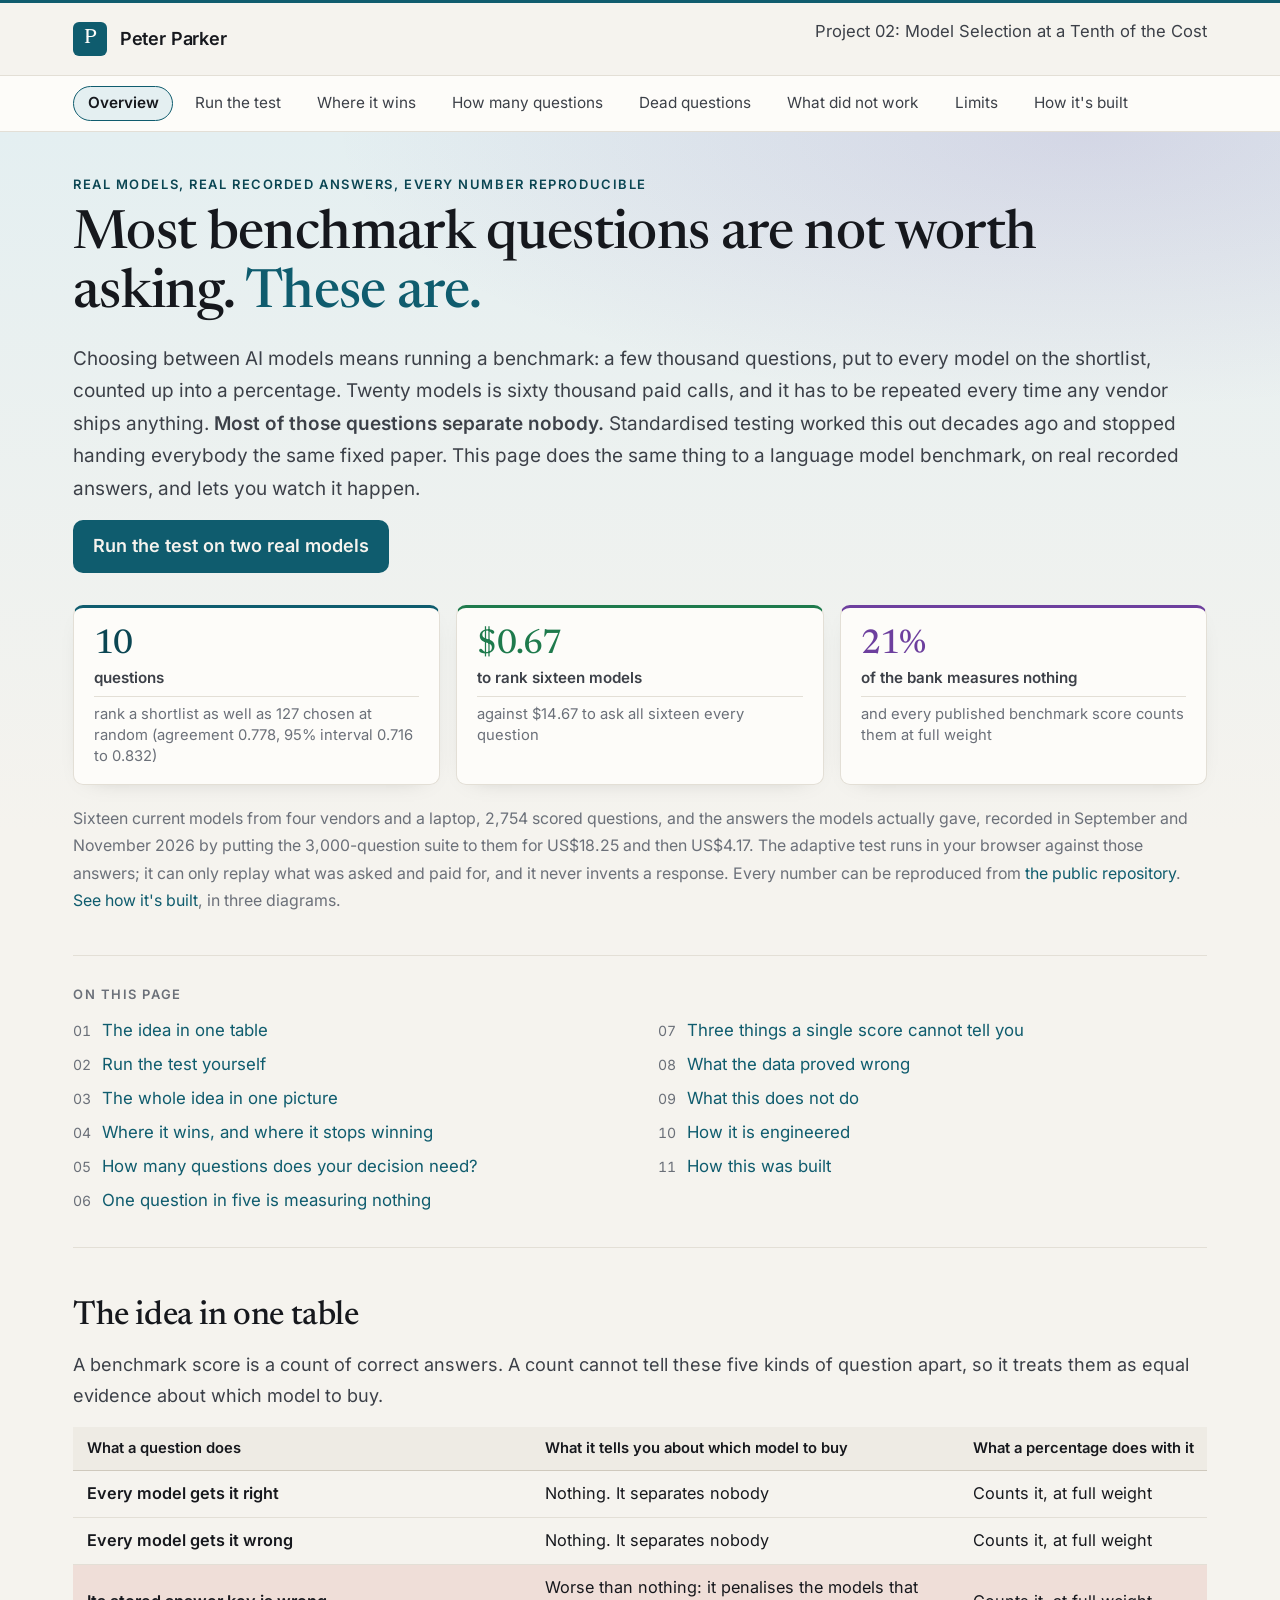
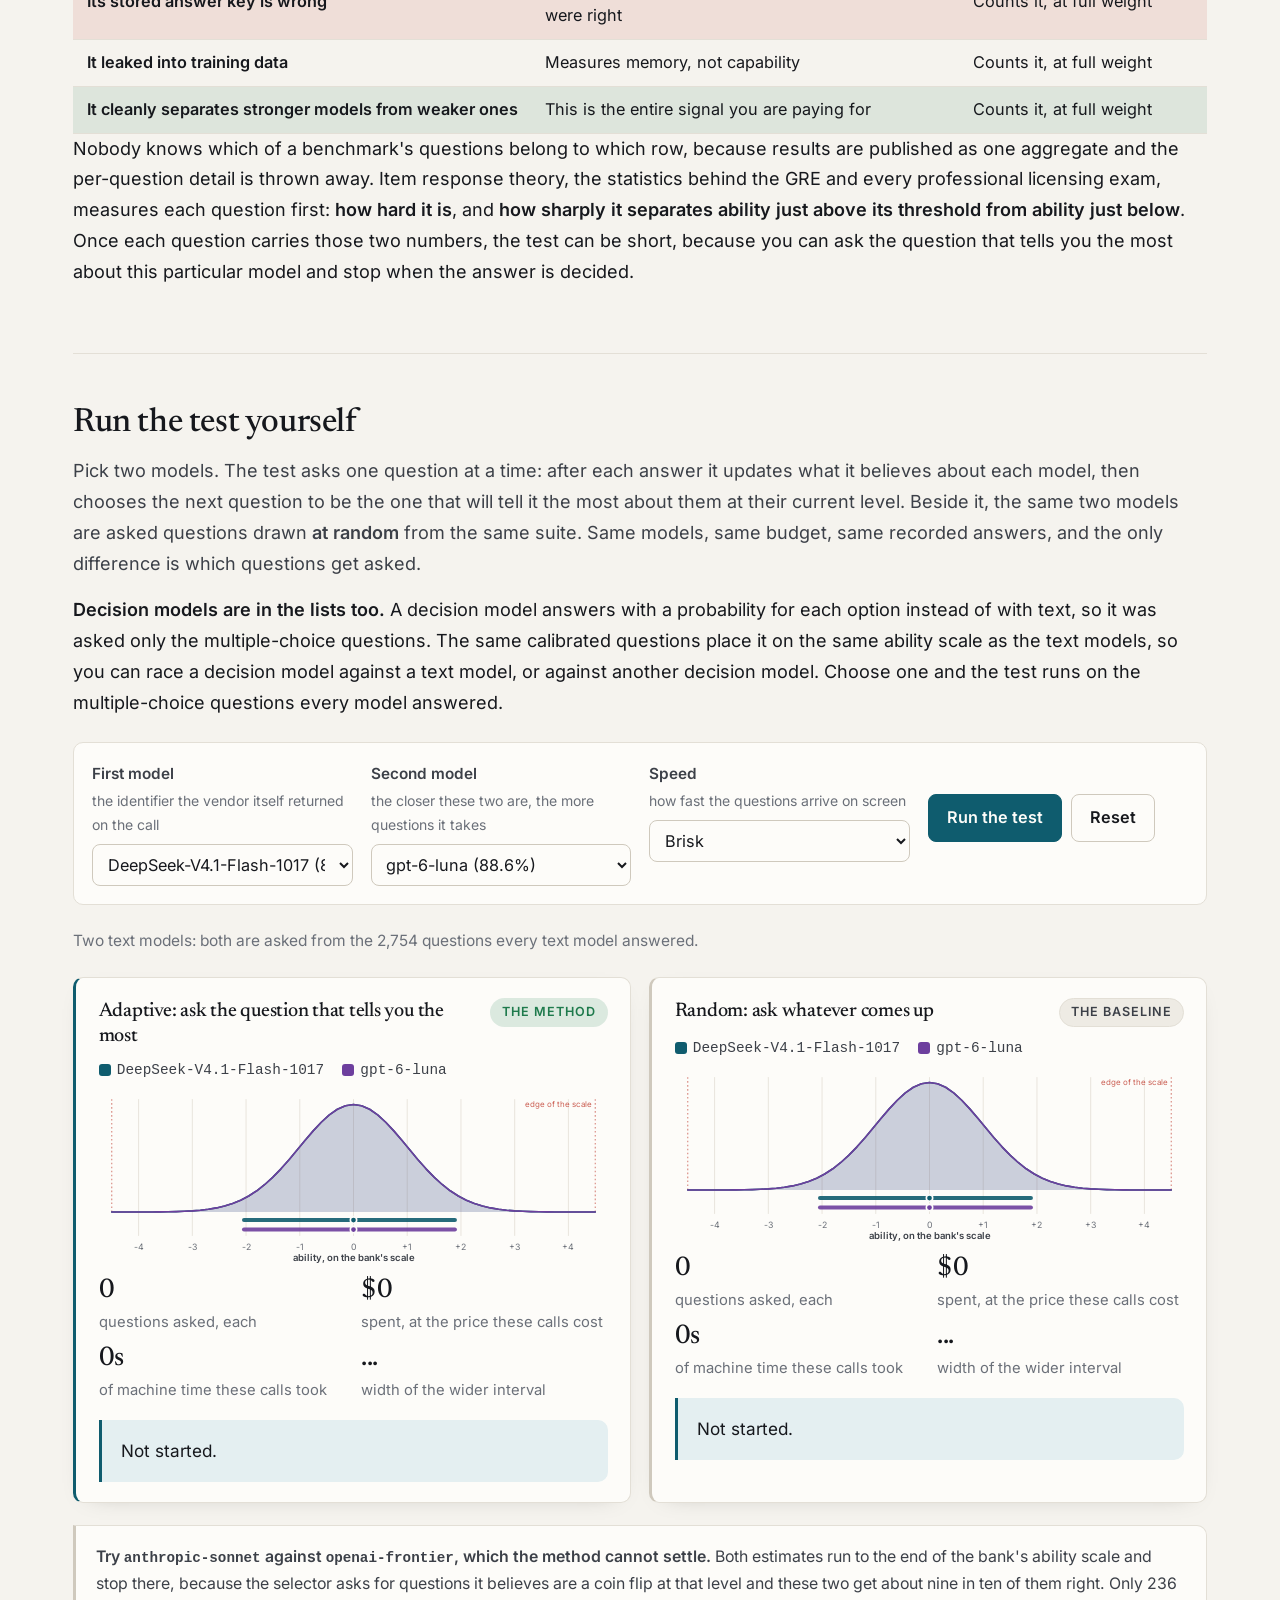
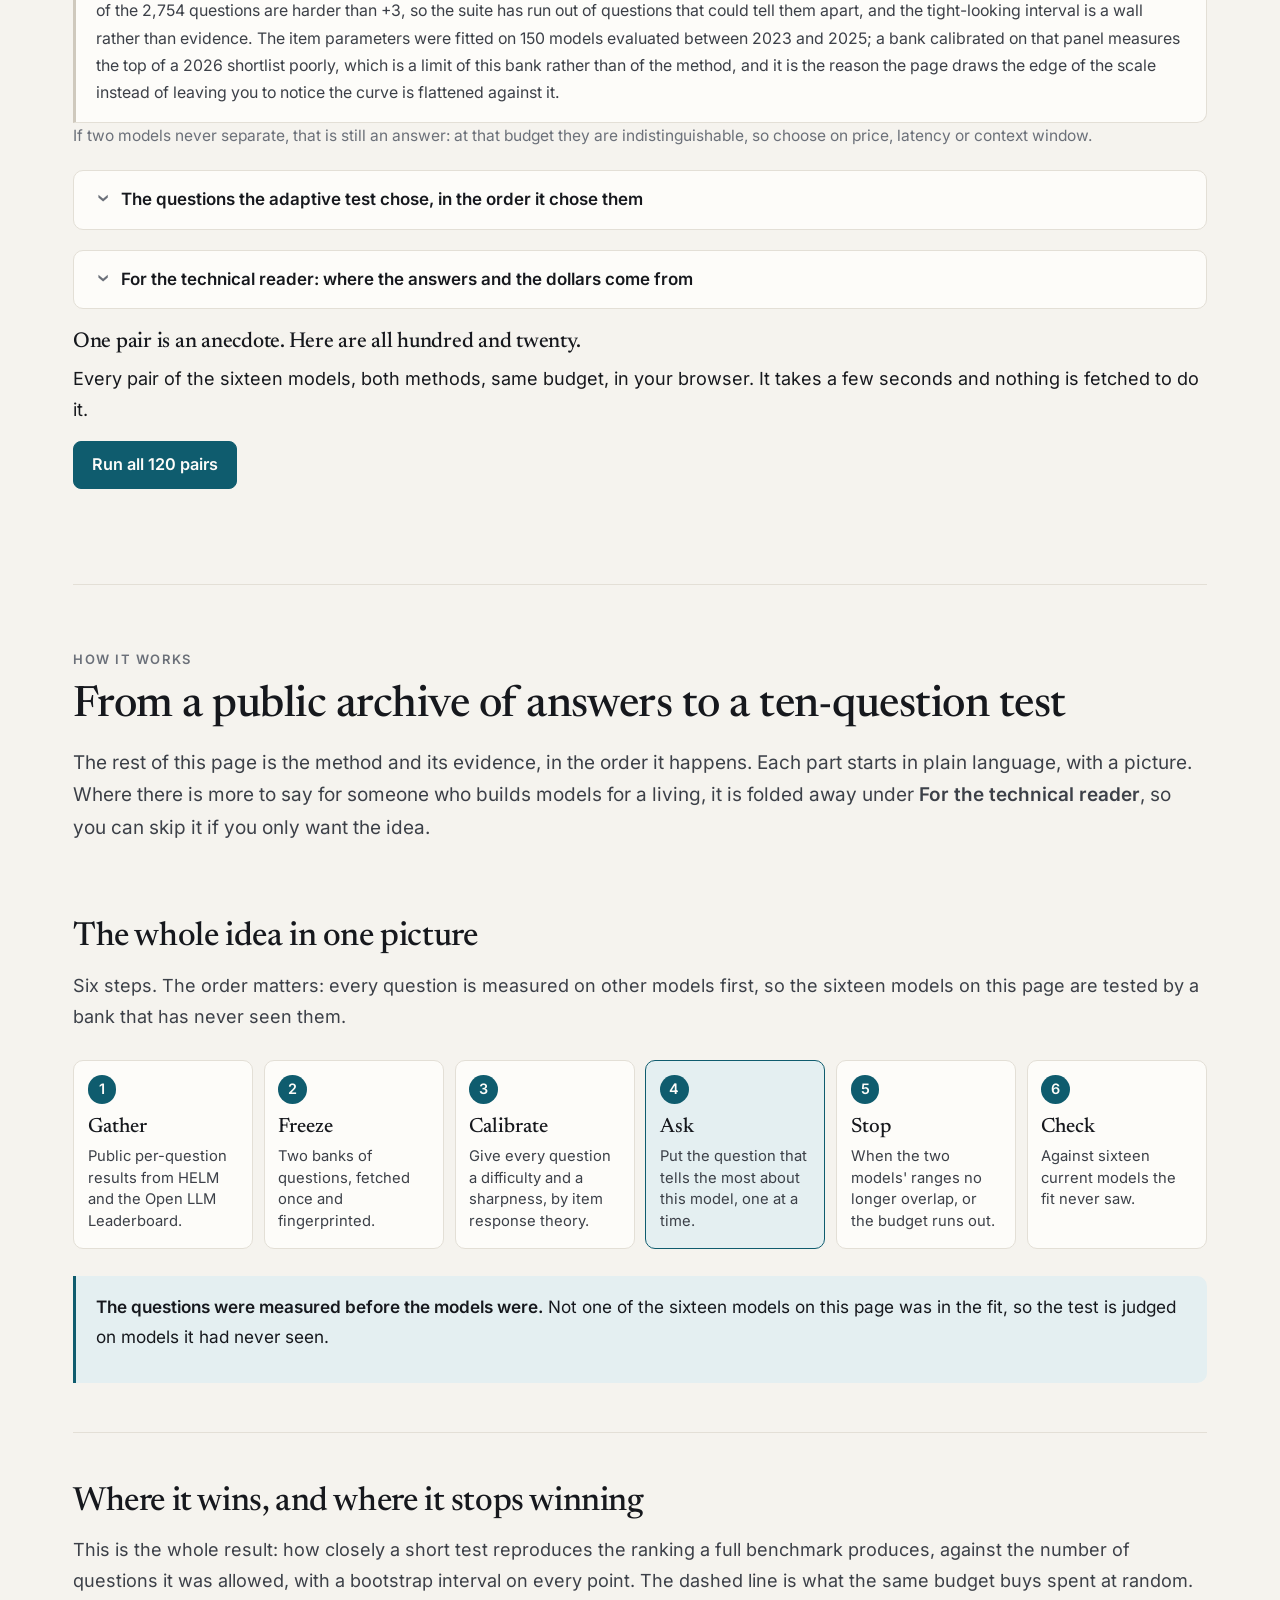
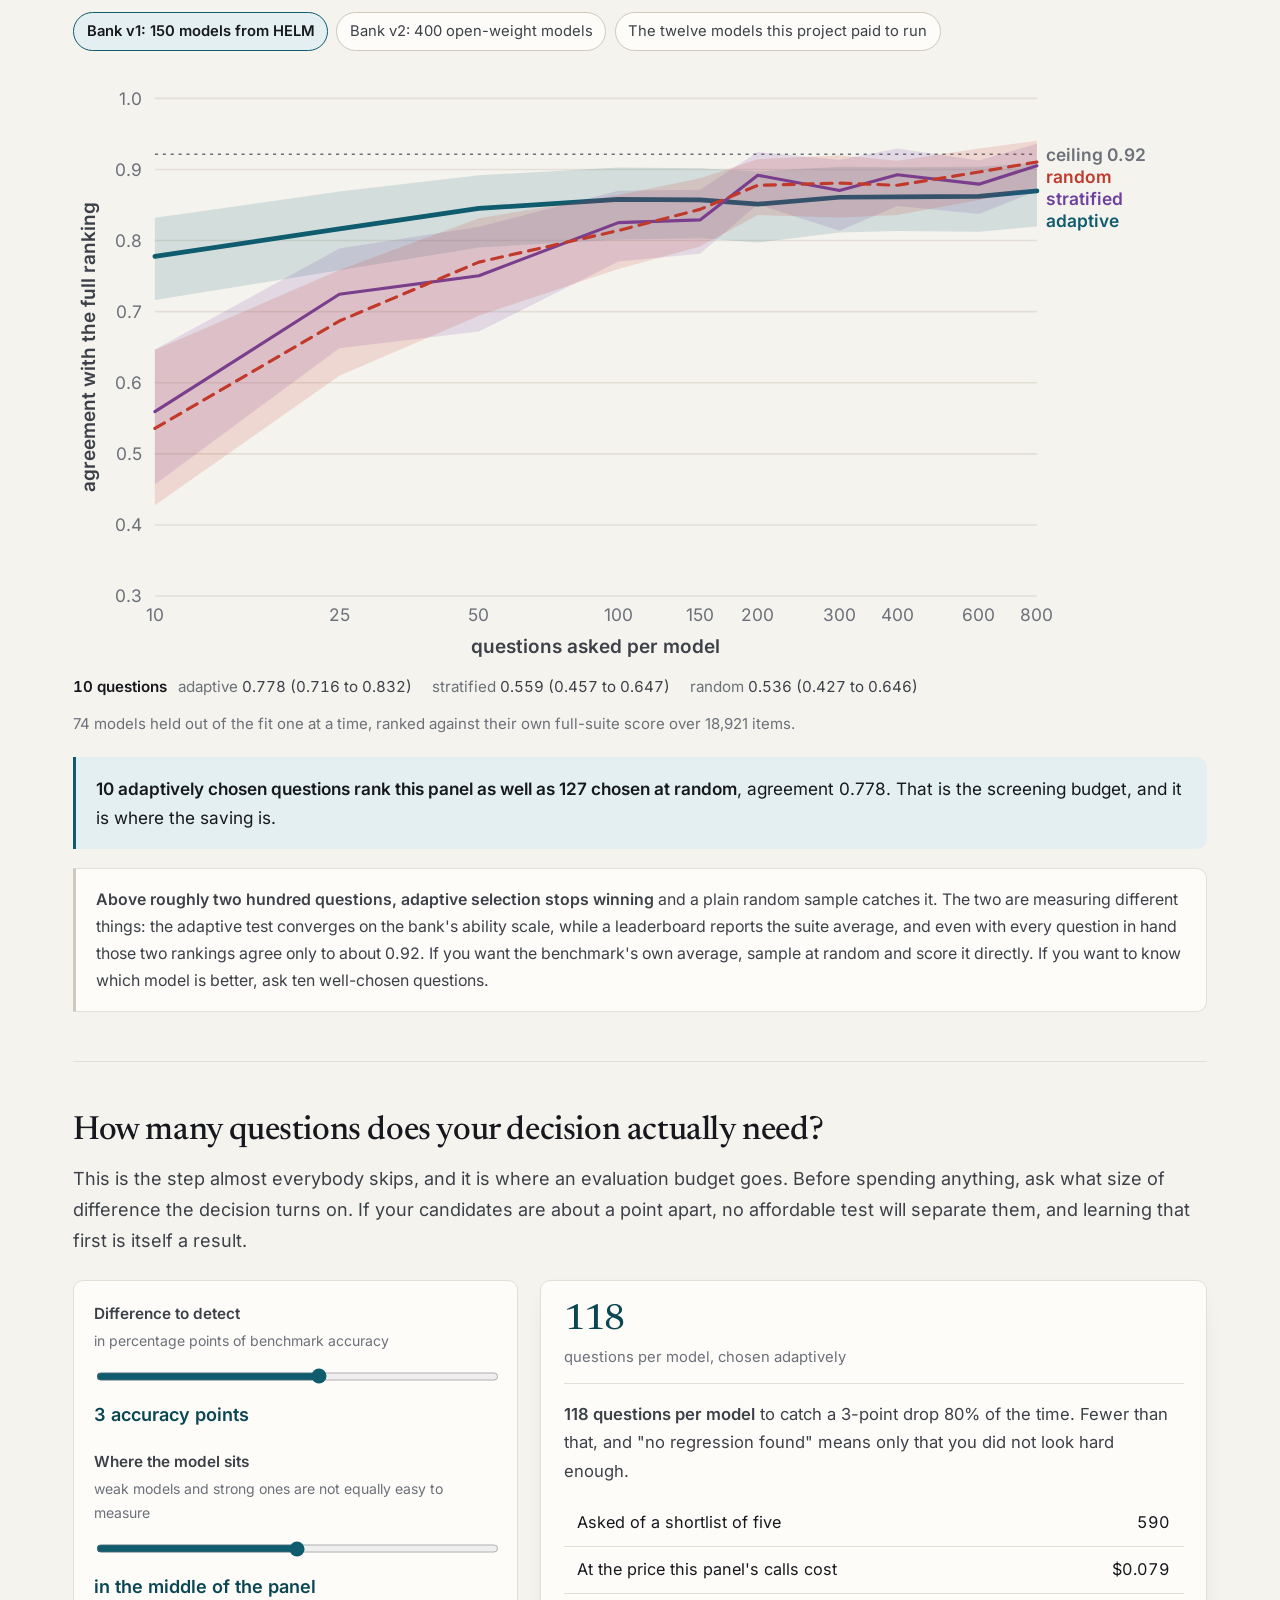
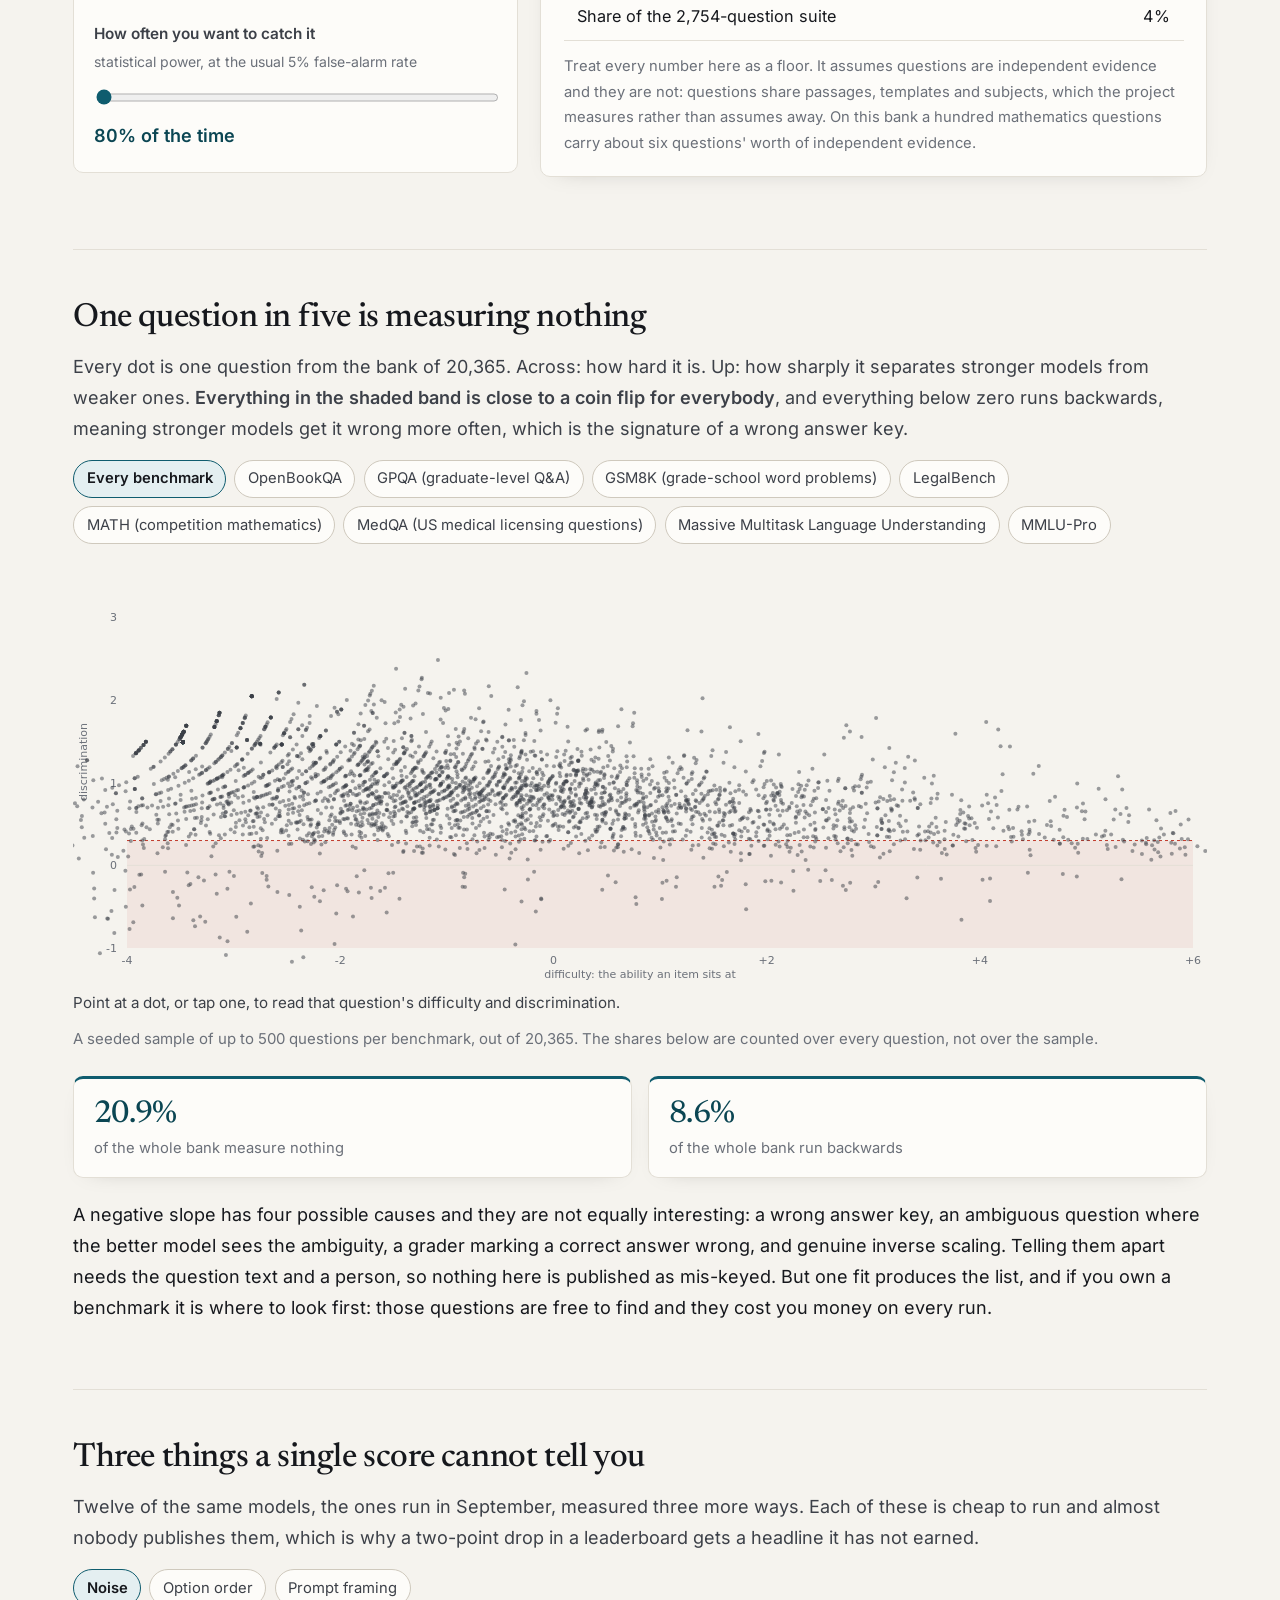
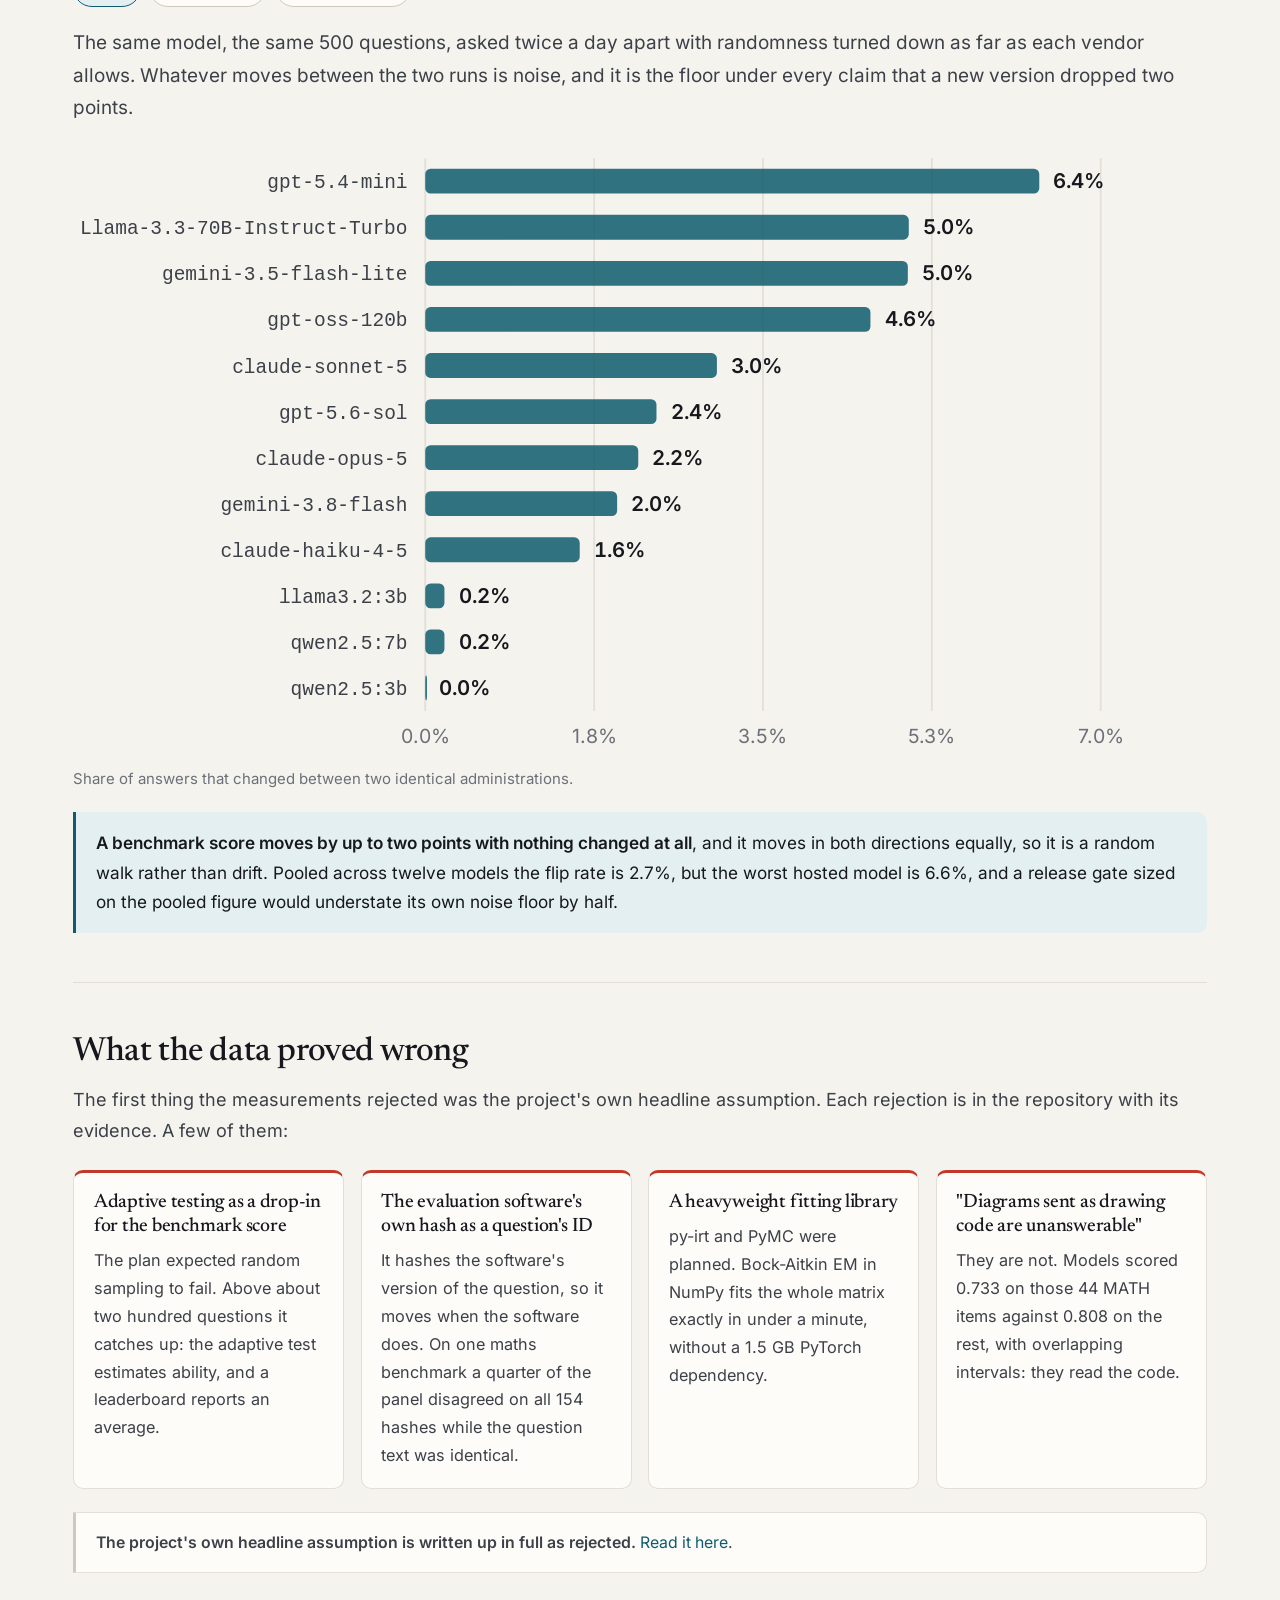
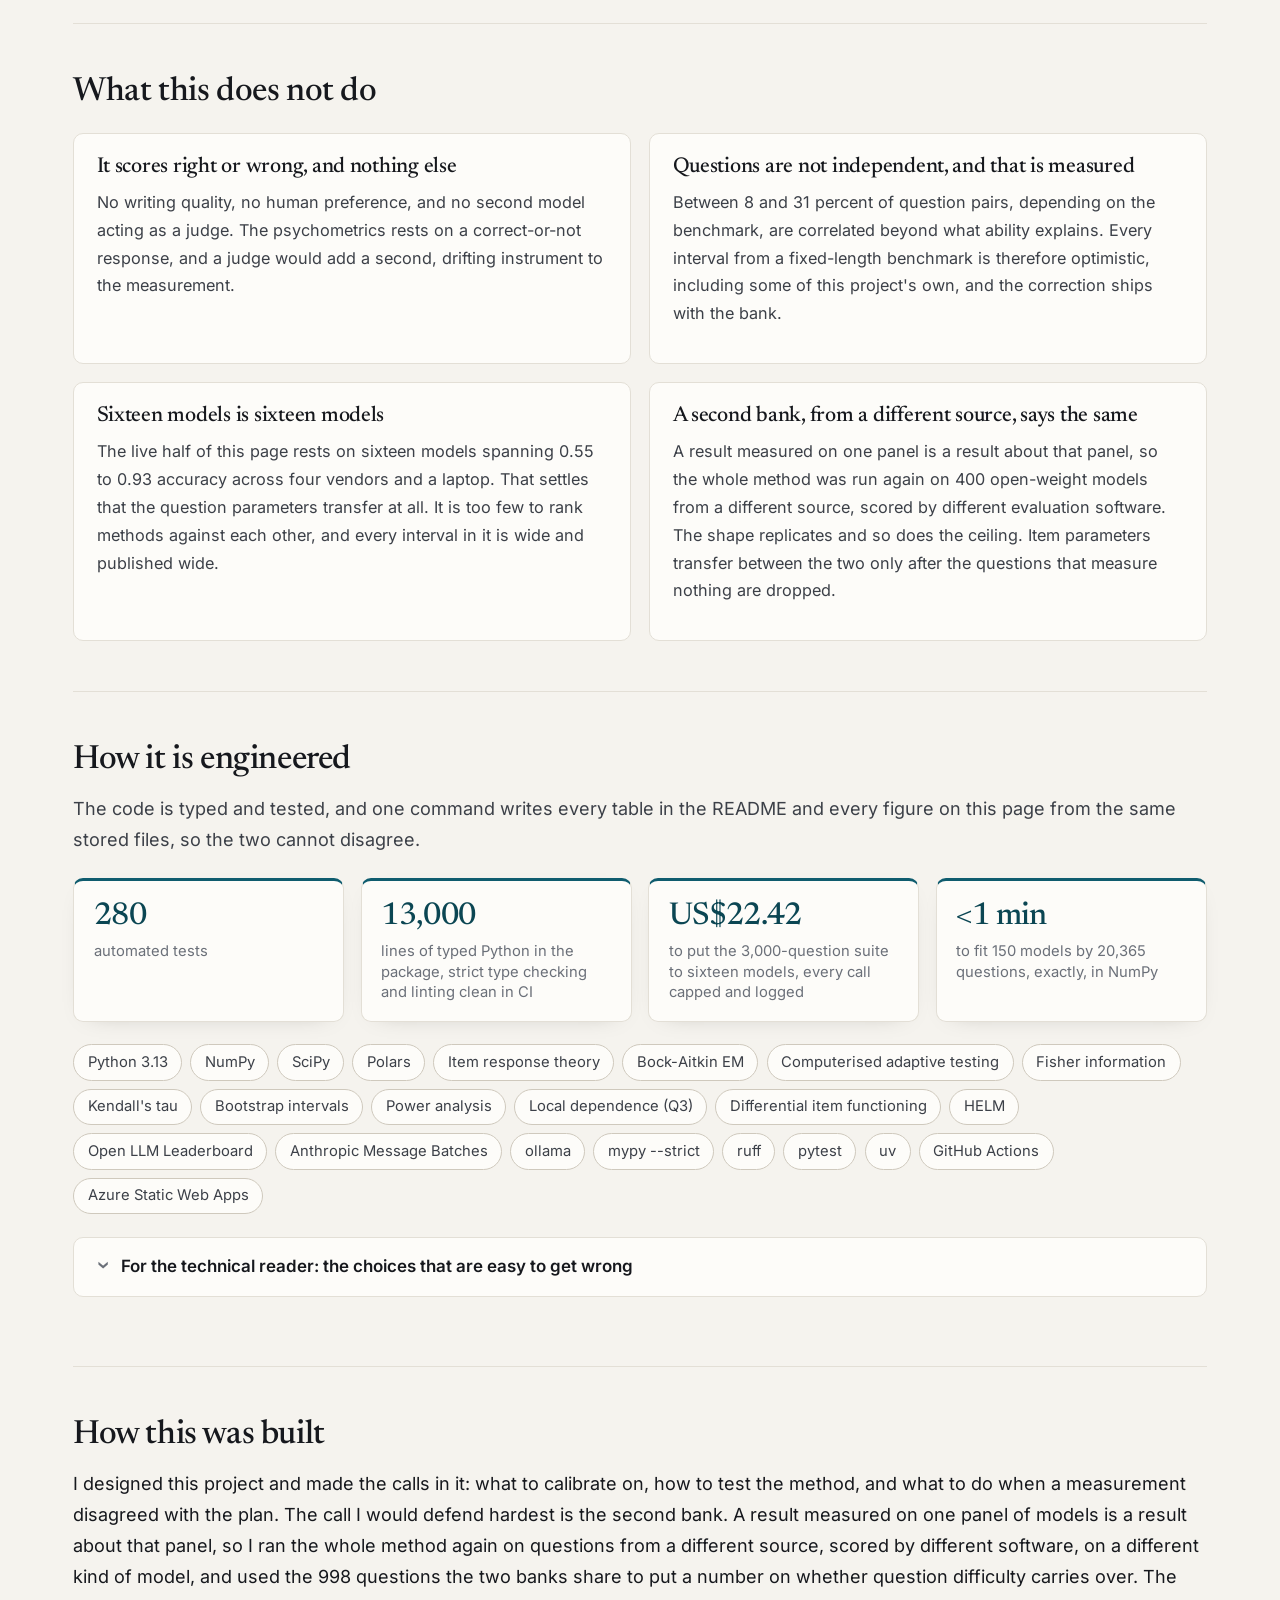
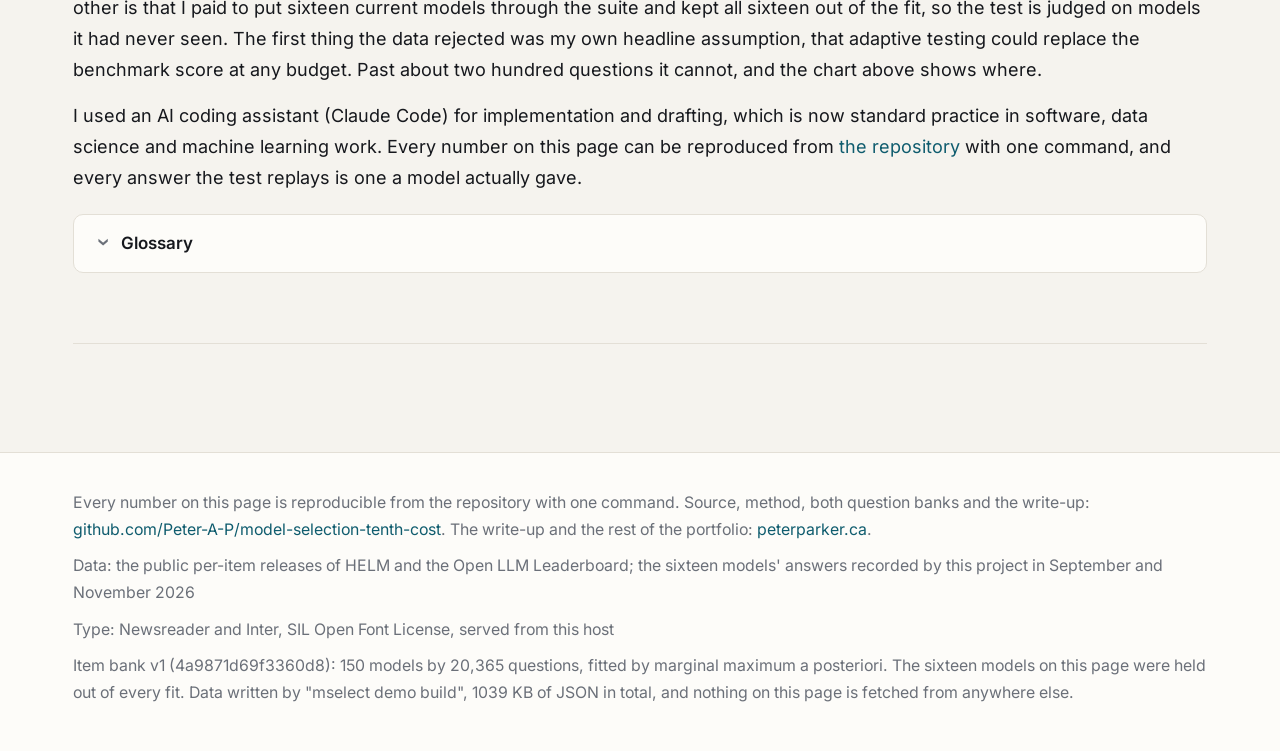
==== commit 096a37ad: "The page races decision models too: both lists carry them, and a pair with one in it is replayed on " ====
--- a/demo/index.html
+++ b/demo/index.html
@@ -144,6 +144,9 @@
       drawn <strong>at random</strong> from the same suite. Same models, same budget, same recorded
       answers, and the only difference is which questions get asked.
     </p>
+    <p>
+      <strong>Decision models are in the lists too.</strong> A decision model answers with a probability for each option instead of with text, so it was asked only the multiple-choice questions. The same calibrated questions place it on the same ability scale as the text models, so you can race a decision model against a text model, or against another decision model. Choose one and the test runs on the multiple-choice questions every model answered.
+    </p>
 
     <div class="controls">
       <div class="control">
@@ -170,6 +173,7 @@
         </div>
       </div>
     </div>
+    <p class="frame-note" id="frame-note"></p>
 
     <div class="race">
       <article class="arena" id="arena-adaptive">
--- a/demo/style.css
+++ b/demo/style.css
@@ -276,6 +276,7 @@
 .section { padding: 2.75rem 0; border-bottom: 1px solid var(--line); }
 .section-lead { color: var(--ink-soft); max-width: var(--measure); }
 .note { font-size: 0.86rem; color: var(--ink-faint); max-width: var(--measure); }
+.frame-note { font-size: 0.86rem; color: var(--ink-faint); margin-top: 0.5rem; }
 
 /* The architecture page. The diagrams are white-ground SVGs generated from a specification,
    so they sit on their own card in both themes, and each opens full size for narrow screens. */
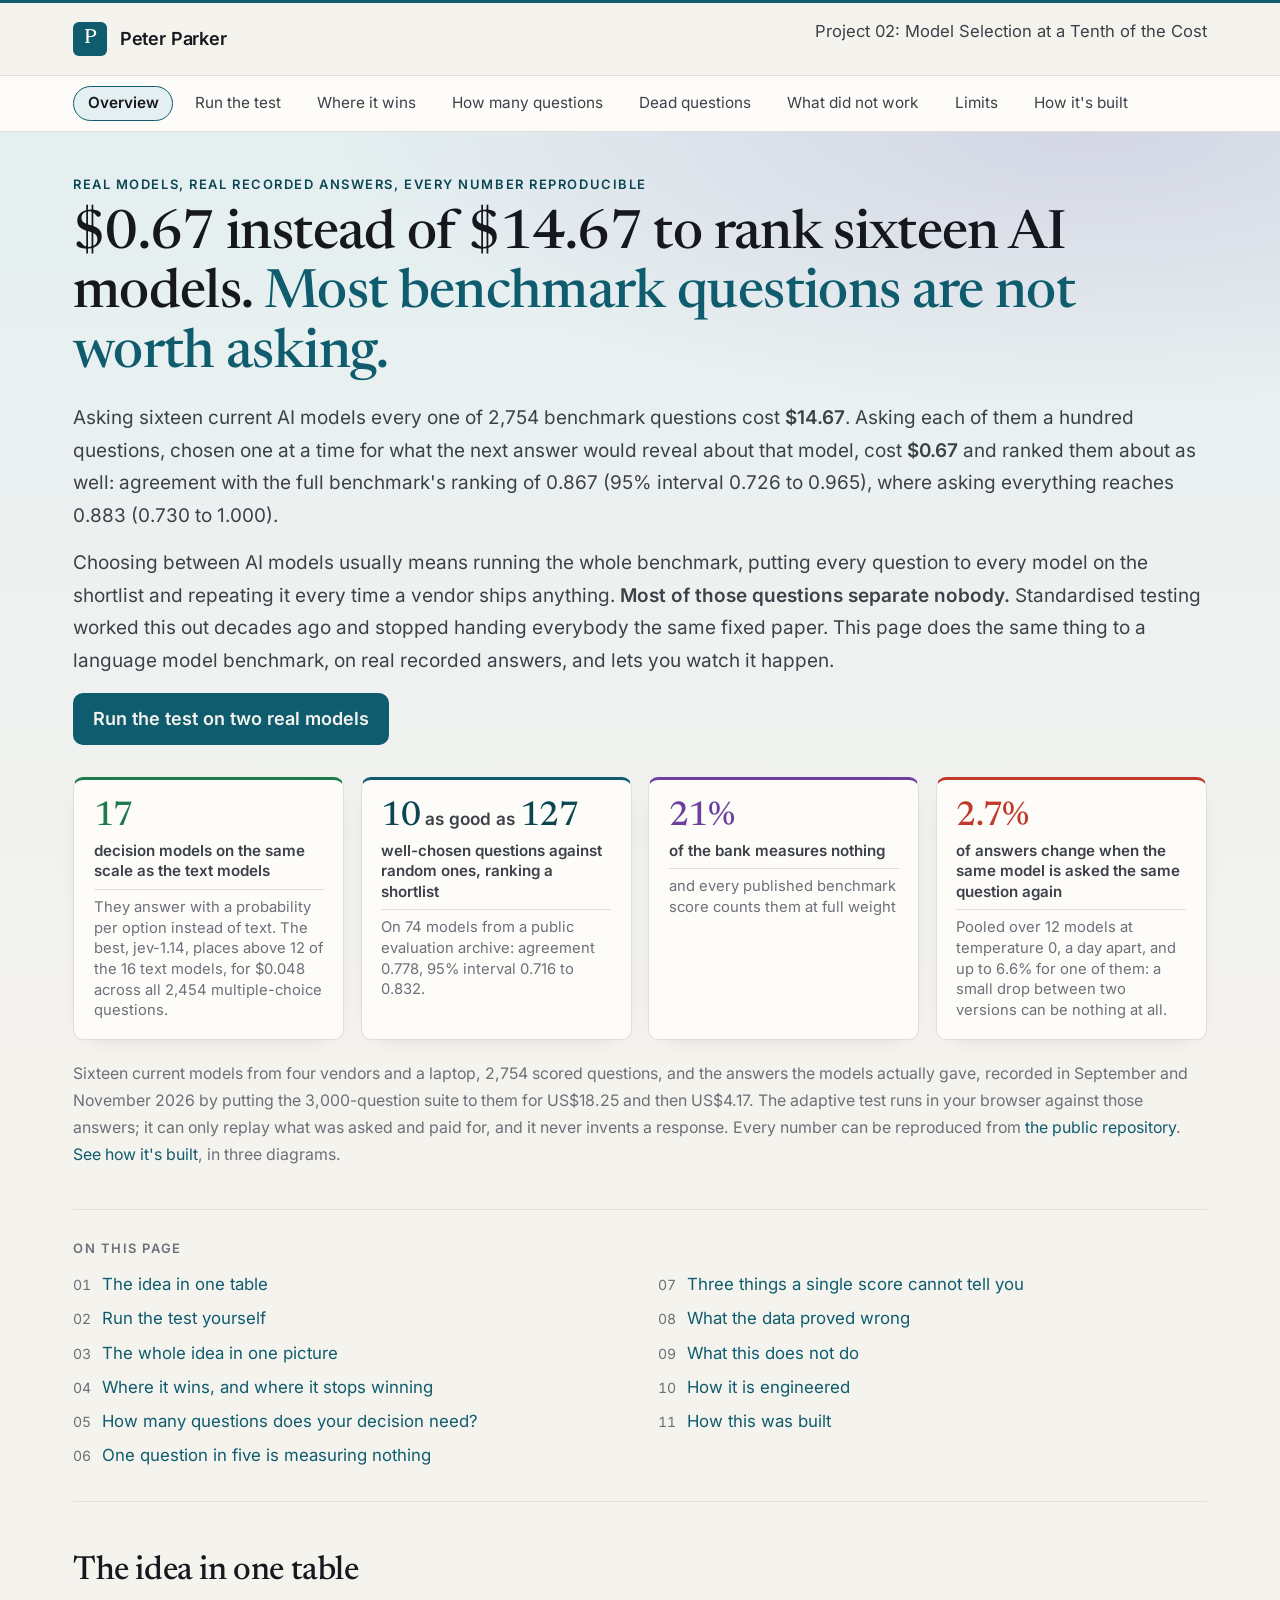
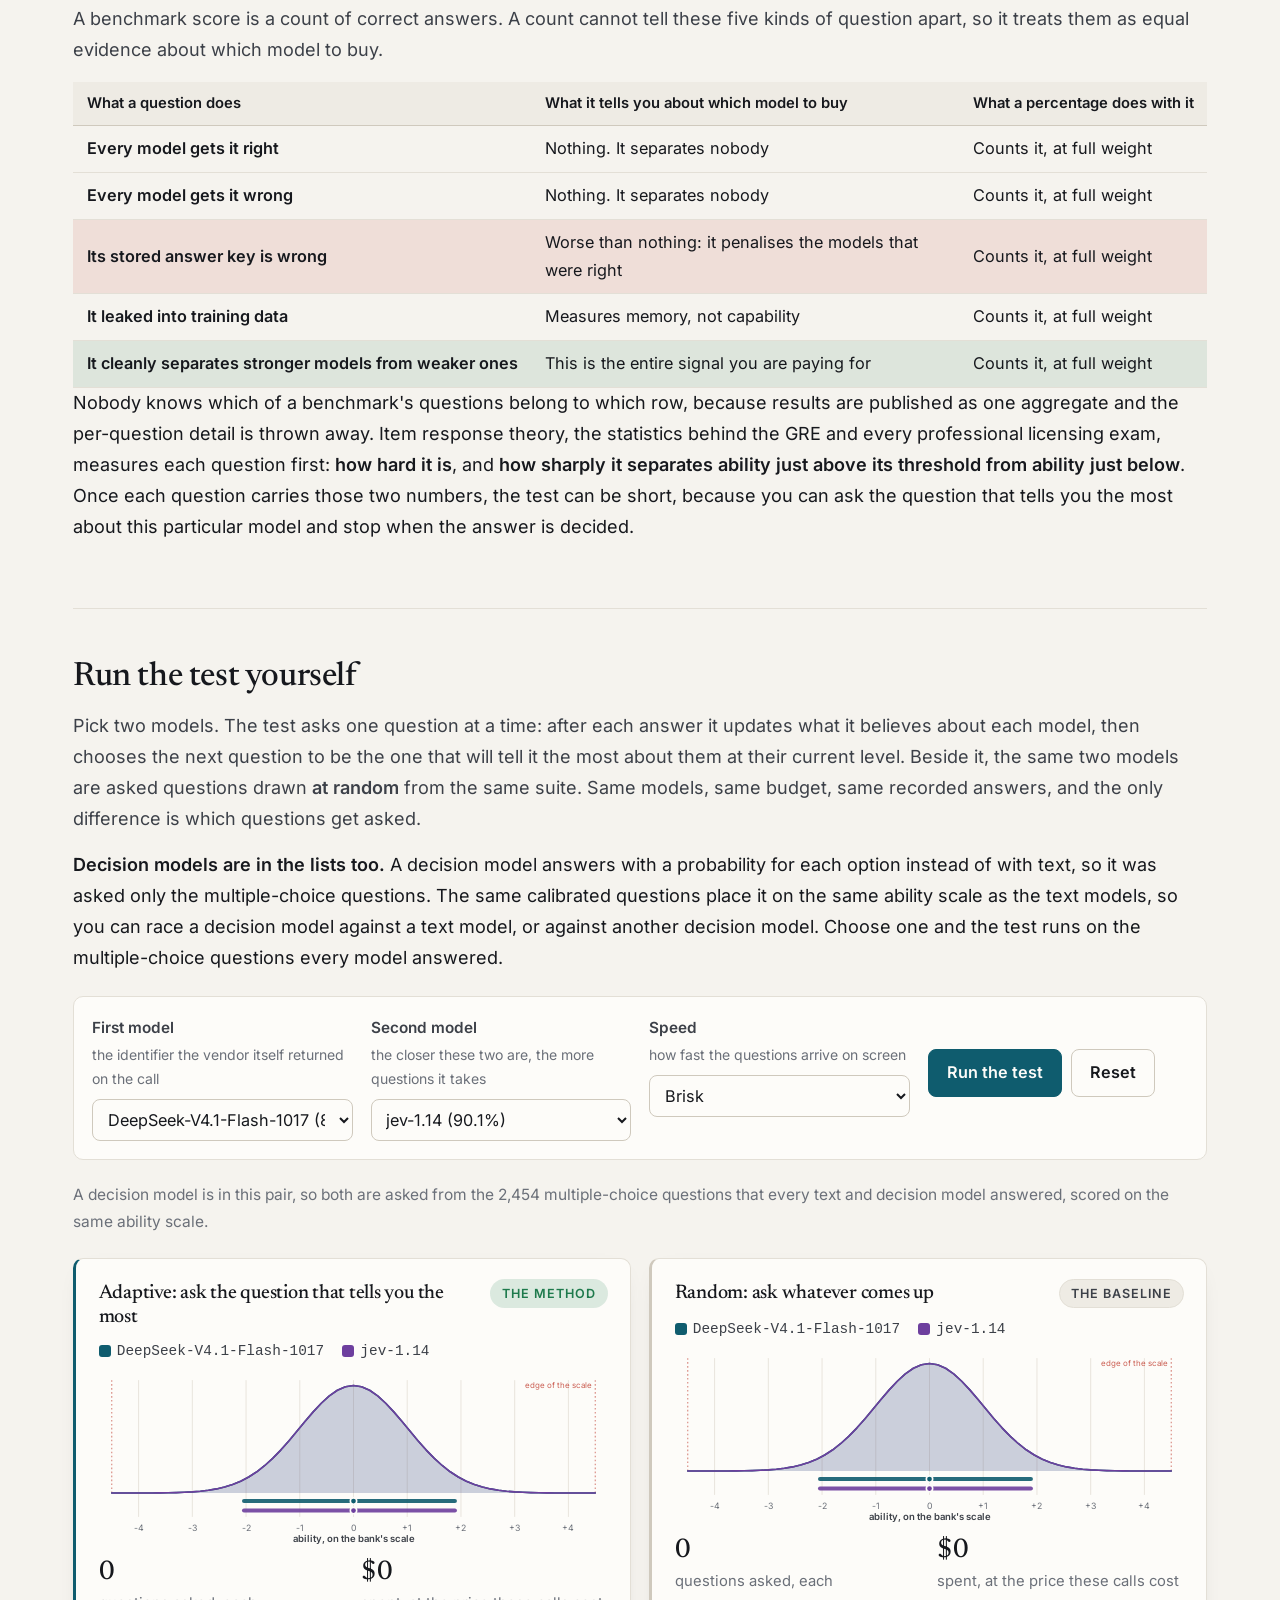
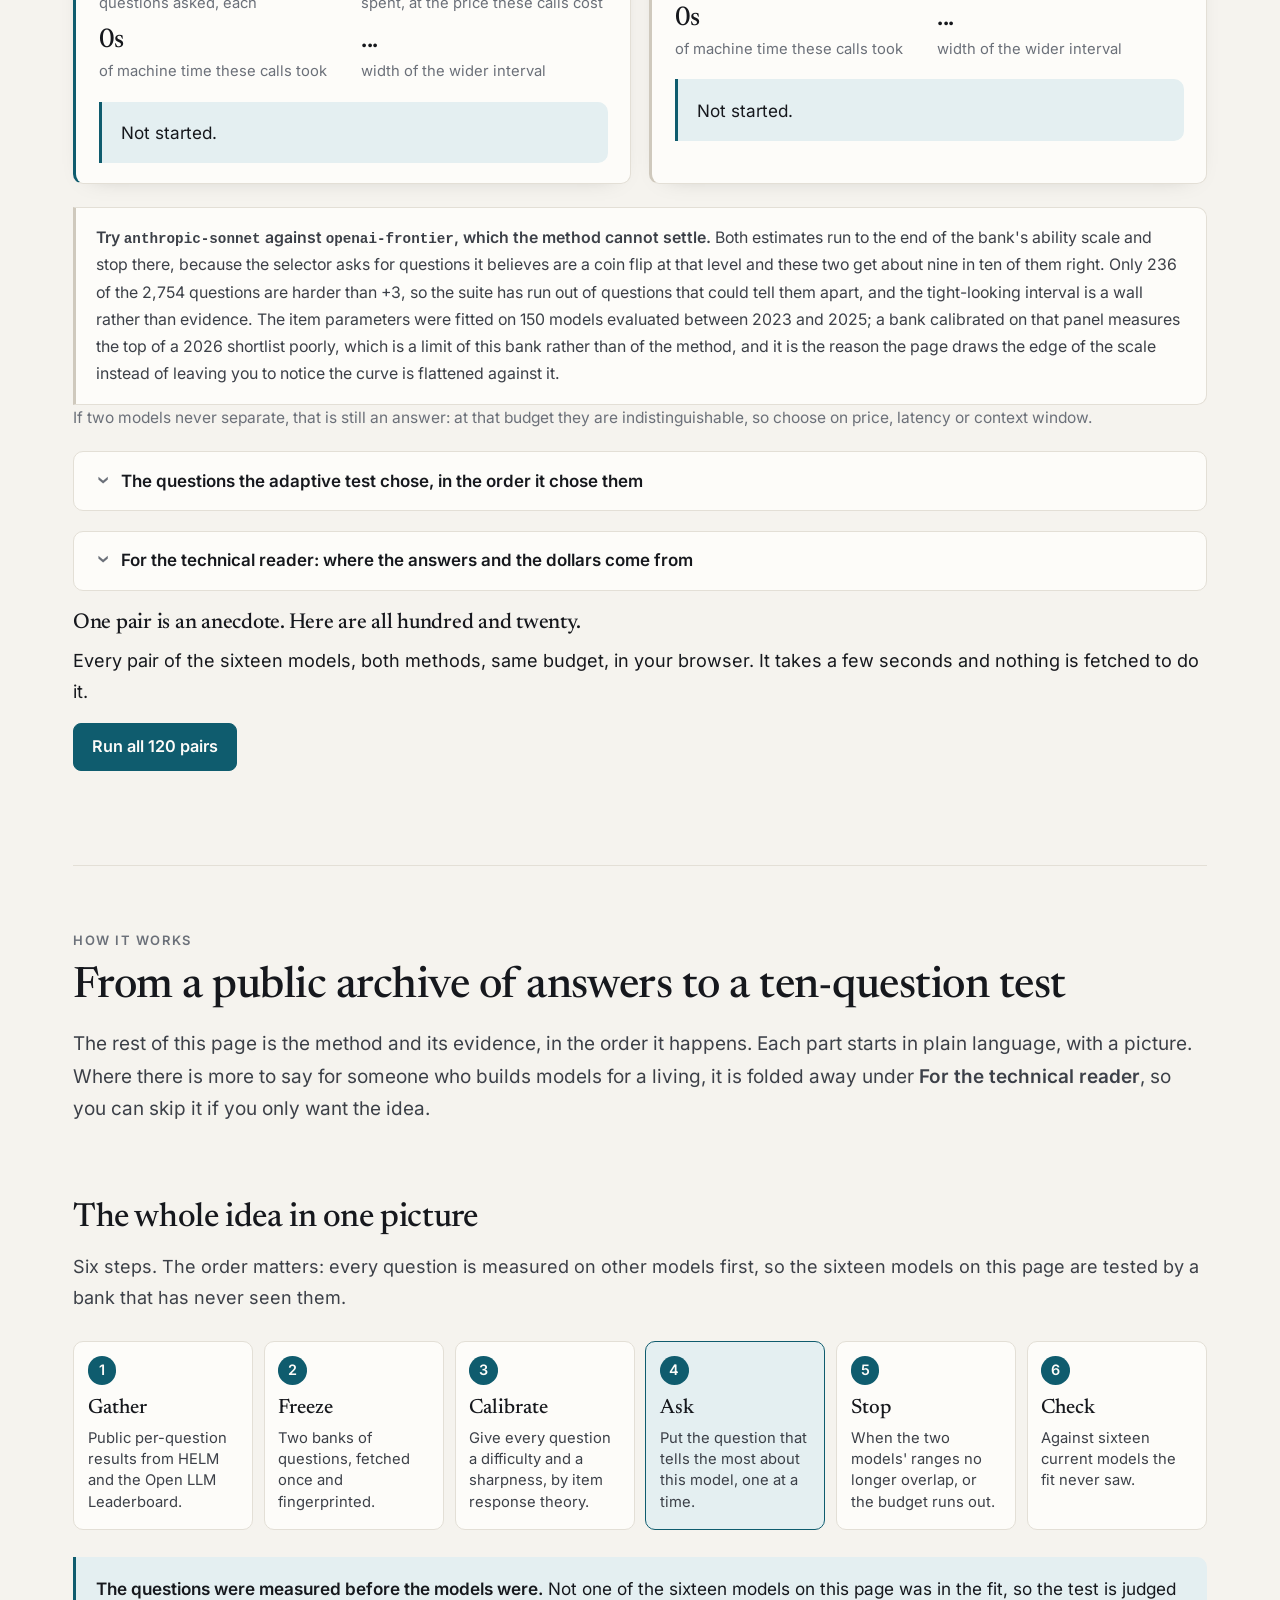
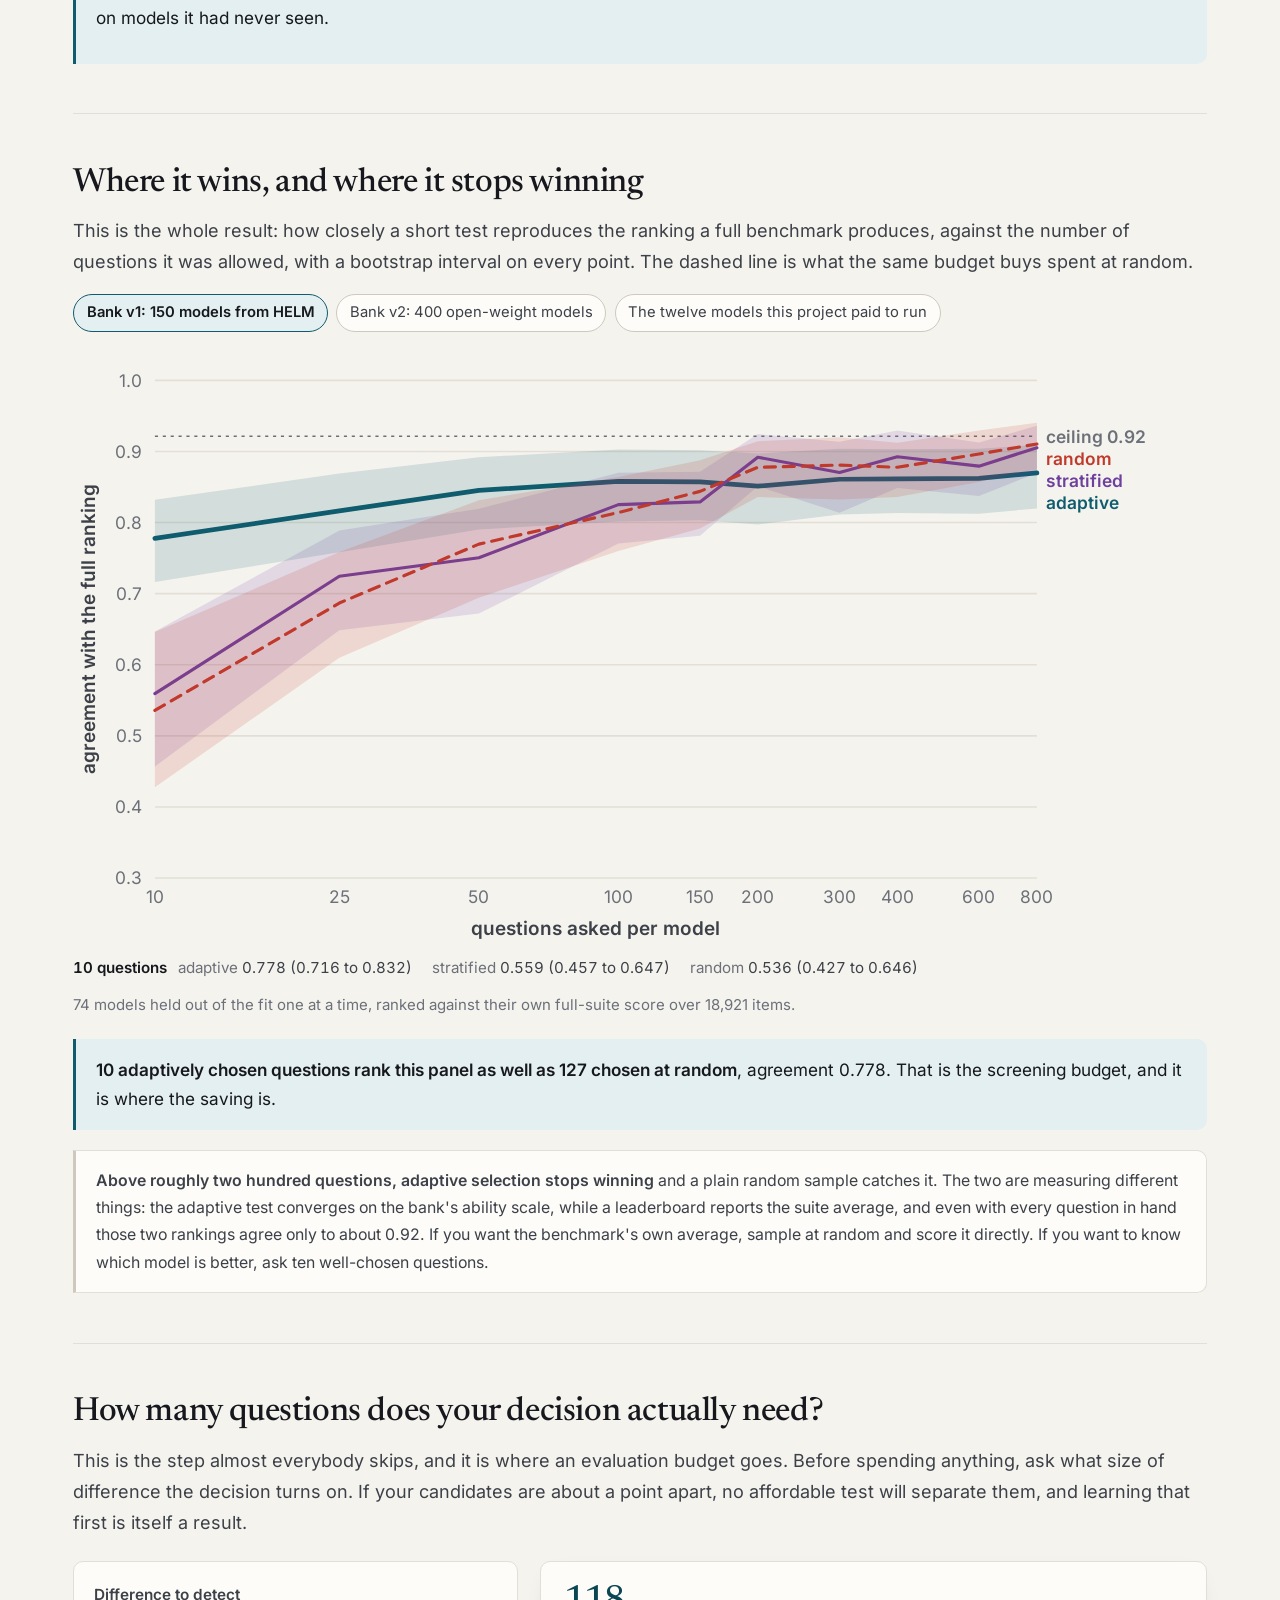
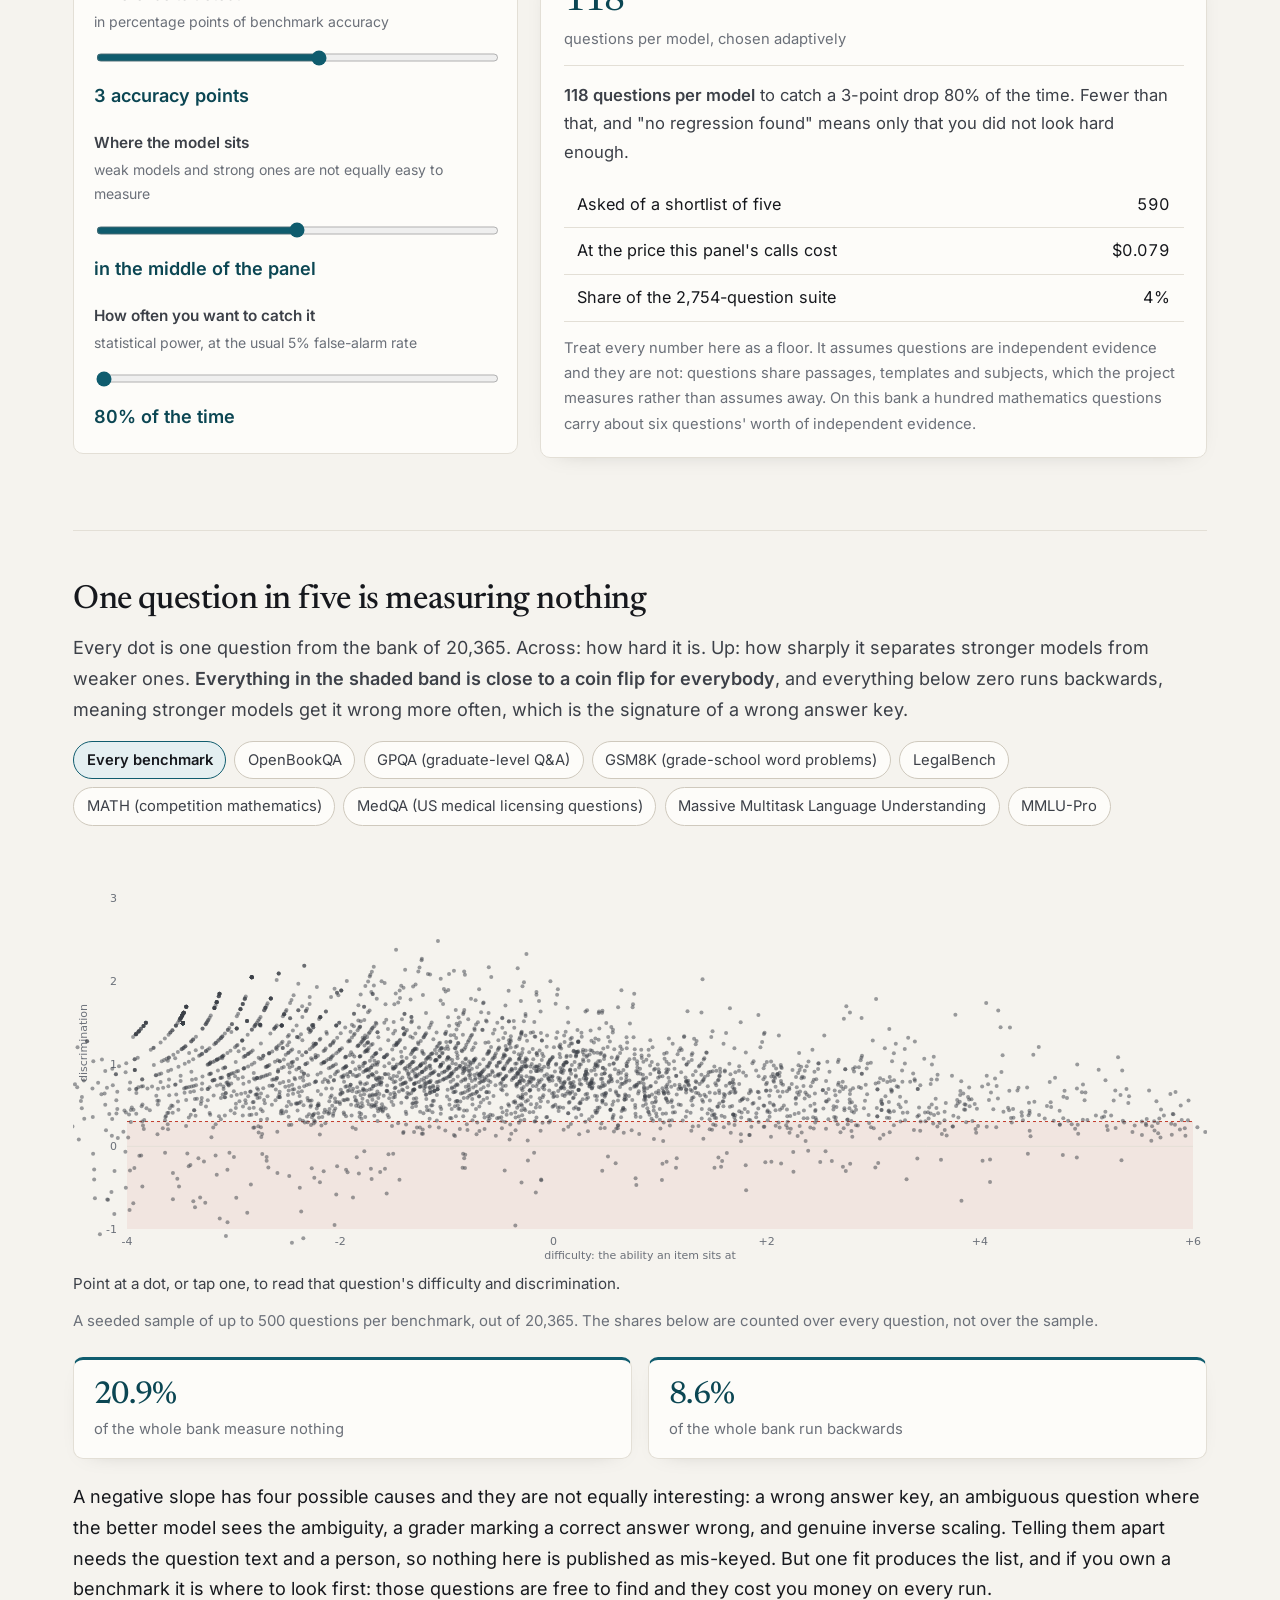
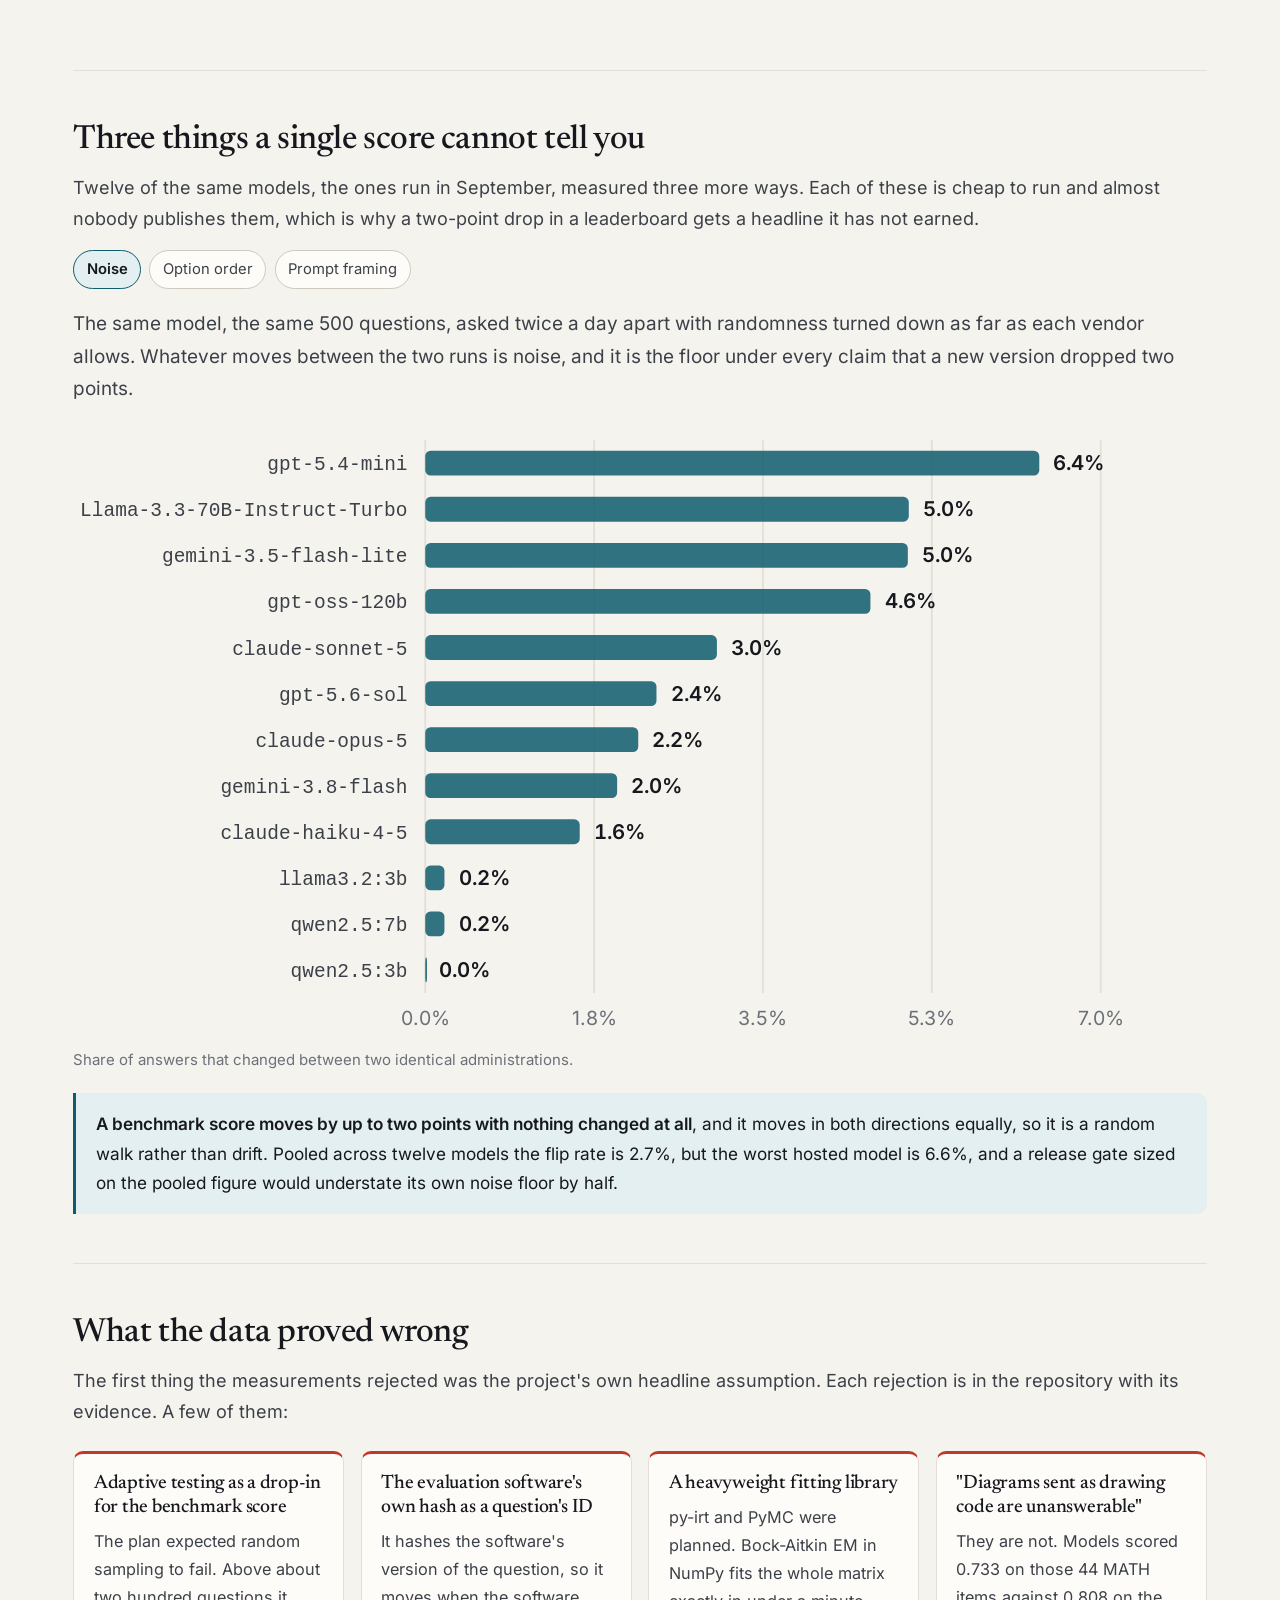
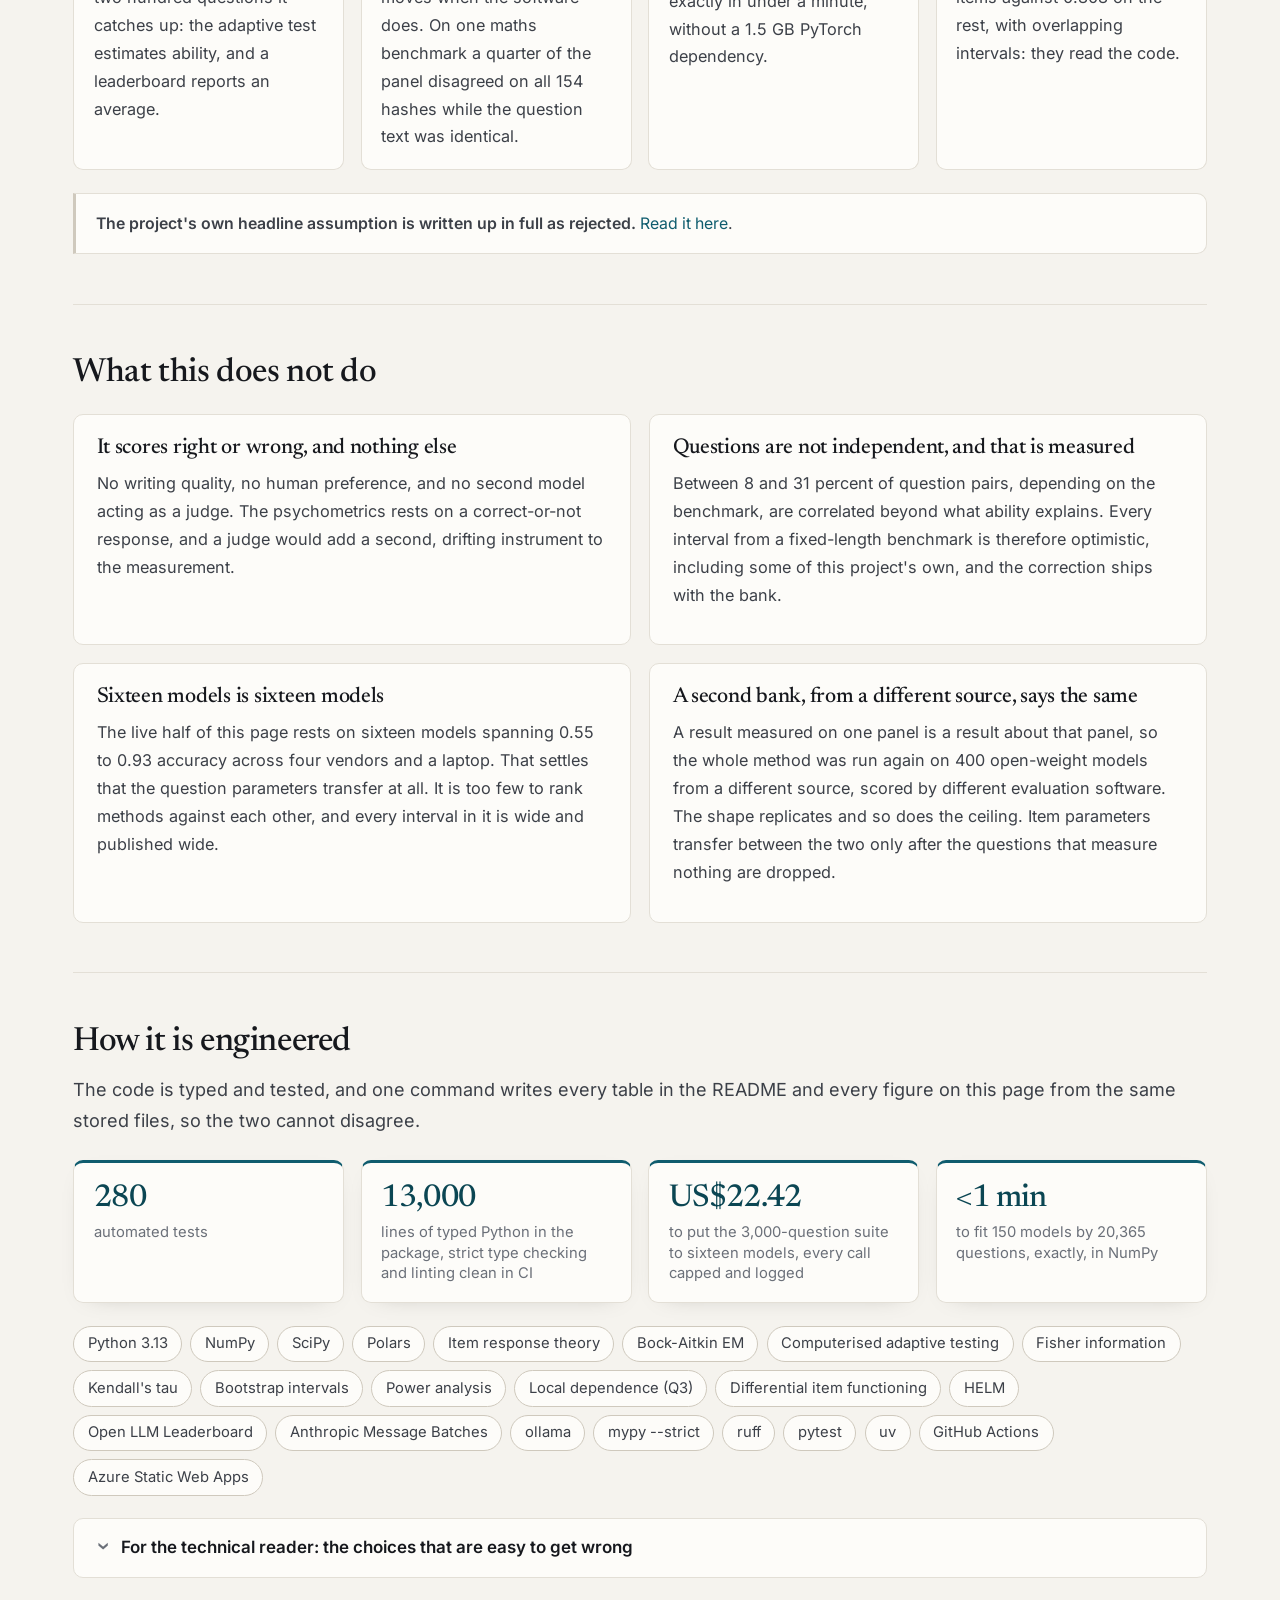
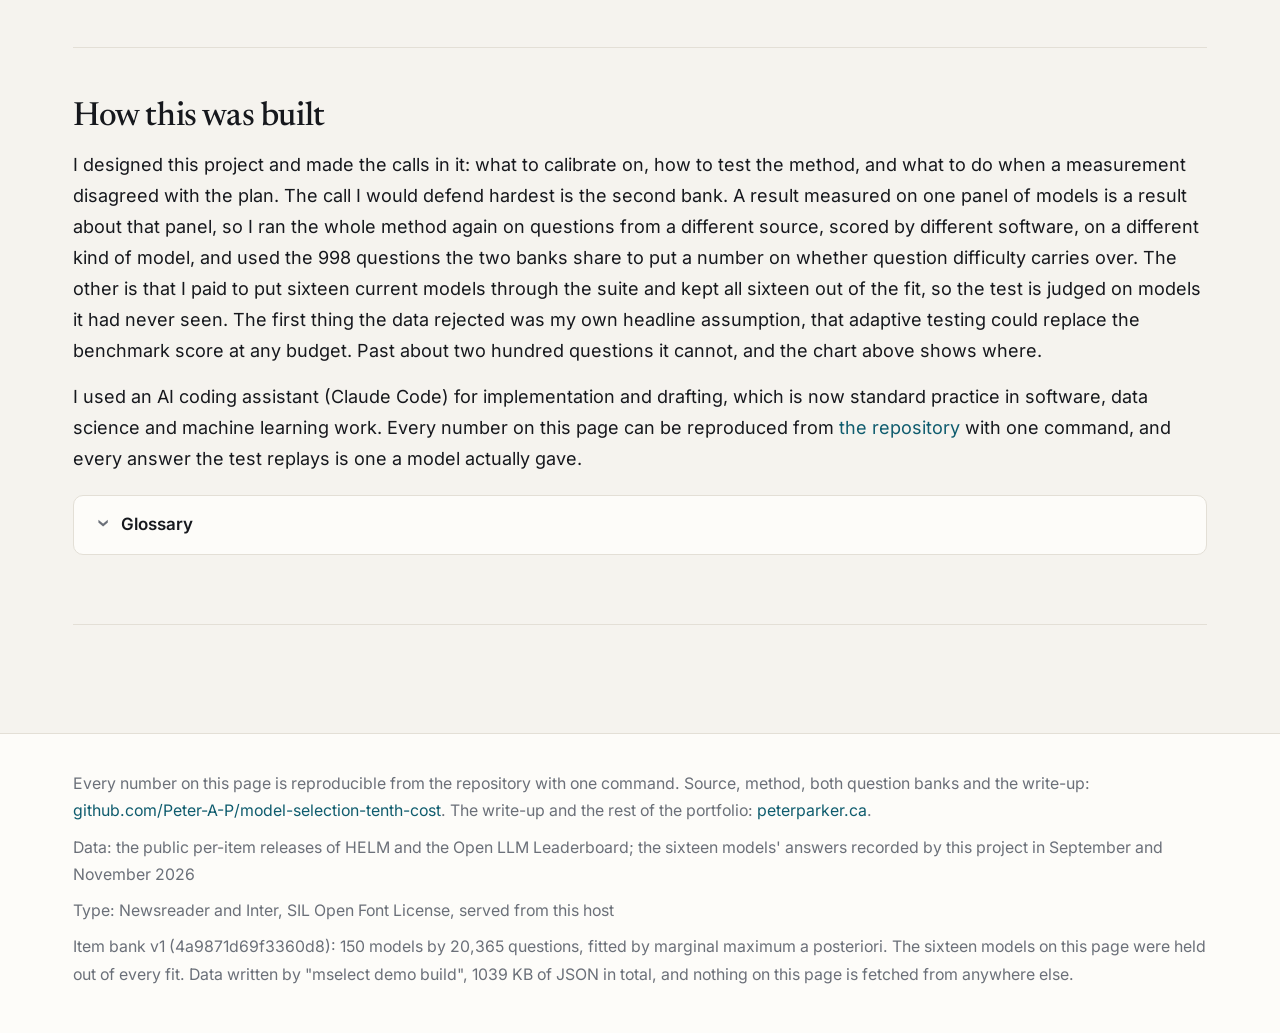
==== commit 1e584c92: "The page opens with the money: $0.67 against $14.67 in the title, and four headline figures includin" ====
--- a/demo/index.html
+++ b/demo/index.html
@@ -42,31 +42,34 @@
 
   <header class="hero">
     <p class="eyebrow">Real models, real recorded answers, every number reproducible</p>
-    <h1>Most benchmark questions are not worth asking. <span class="hl">These are.</span></h1>
+    <h1><span id="title-short">$0.67</span> instead of <span id="title-full">$14.67</span> to rank sixteen AI models. <span class="hl">Most benchmark questions are not worth asking.</span></h1>
     <p class="lead">
-      Choosing between AI models means running a benchmark: a few thousand questions, put to every
-      model on the shortlist, counted up into a percentage. Twenty models is sixty thousand paid
-      calls, and it has to be repeated every time any vendor ships anything. <strong>Most of those
-      questions separate nobody.</strong> Standardised testing worked this out decades ago and
-      stopped handing everybody the same fixed paper. This page does the same thing to a language
-      model benchmark, on real recorded answers, and lets you watch it happen.
+      Asking sixteen current AI models every one of <span id="lead-items">2,754</span> benchmark questions cost <strong id="lead-full">$14.67</strong>. Asking each of them a hundred questions, chosen one at a time for what the next answer would reveal about that model, cost <strong id="lead-short">$0.67</strong> and ranked them about as well: agreement with the full benchmark's ranking of <span id="lead-tau">0.867</span>, where asking everything reaches <span id="lead-tau-full">0.883</span>.
+    </p>
+    <p class="lead">
+      Choosing between AI models usually means running the whole benchmark, putting every question to every model on the shortlist and repeating it every time a vendor ships anything. <strong>Most of those questions separate nobody.</strong> Standardised testing worked this out decades ago and stopped handing everybody the same fixed paper. This page does the same thing to a language model benchmark, on real recorded answers, and lets you watch it happen.
     </p>
     <p class="hero-cta"><a class="button" href="#run">Run the test on two real models</a></p>
     <div class="hero-points">
+      <div class="point good">
+        <span class="point-figure" id="hero-deciders">...</span>
+        <span class="point-unit">decision models on the same scale as the text models</span>
+        <span class="point-label" id="hero-deciders-label">models that answer with a probability per option instead of text</span>
+      </div>
       <div class="point">
-        <span class="point-figure" id="hero-items">...</span>
-        <span class="point-unit">questions</span>
-        <span class="point-label" id="hero-items-label">rank a shortlist as well as a larger random sample</span>
-      </div>
-      <div class="point good">
-        <span class="point-figure" id="hero-cost">...</span>
-        <span class="point-unit">to rank sixteen models</span>
-        <span class="point-label" id="hero-cost-label">against the price of asking all of them everything</span>
+        <span class="point-figure"><span id="hero-items">...</span><span class="point-joiner"> as good as </span><span id="hero-random">...</span></span>
+        <span class="point-unit">well-chosen questions against random ones, ranking a shortlist</span>
+        <span class="point-label" id="hero-items-label">on 150 models from a public evaluation archive</span>
       </div>
       <div class="point violet">
         <span class="point-figure" id="hero-dead">...</span>
         <span class="point-unit">of the bank measures nothing</span>
         <span class="point-label">and every published benchmark score counts them at full weight</span>
+      </div>
+      <div class="point warn">
+        <span class="point-figure" id="hero-flip">...</span>
+        <span class="point-unit">of answers change when the same model is asked the same question again</span>
+        <span class="point-label" id="hero-flip-label">so a small drop between two versions can be nothing at all</span>
       </div>
     </div>
     <p class="hero-note">
--- a/demo/style.css
+++ b/demo/style.css
@@ -235,6 +235,7 @@
 
 .point.good { border-top-color: var(--good); }
 .point.violet { border-top-color: var(--sim); }
+.point.warn { border-top-color: var(--warn); }
 
 .point-figure {
   display: block;
@@ -249,6 +250,11 @@
 
 .point.good .point-figure { color: var(--good); }
 .point.violet .point-figure { color: var(--sim); }
+.point.warn .point-figure { color: var(--warn); }
+
+/* "10 as good as 127": the words between the two figures are set small, so the comparison
+   reads as two numbers rather than a sentence. */
+.point-joiner { font-family: var(--sans); font-size: 0.95rem; font-weight: 600; letter-spacing: 0; color: var(--ink-soft); }
 
 .point-unit {
   display: block;
@@ -698,9 +704,11 @@
    header, the pipeline, the cards for what did not work, the readout under each chart, the
    warning, the assumption, the chips, the glossary and the footer. */
 
-/* Three figures, always three, so they sit in one row or one column and never wrap two and
-   one. */
-.hero-points { grid-template-columns: repeat(3, minmax(0, 1fr)); }
+/* Four figures, in one row, two rows of two, or one column, and never three and one. */
+.hero-points { grid-template-columns: repeat(4, minmax(0, 1fr)); }
+@media (max-width: 64rem) {
+  .hero-points { grid-template-columns: repeat(2, minmax(0, 1fr)); }
+}
 
 /* The one way straight to the result, for a reader who came for that and not the method. */
 .hero-cta { margin: 0 0 0.7rem; }
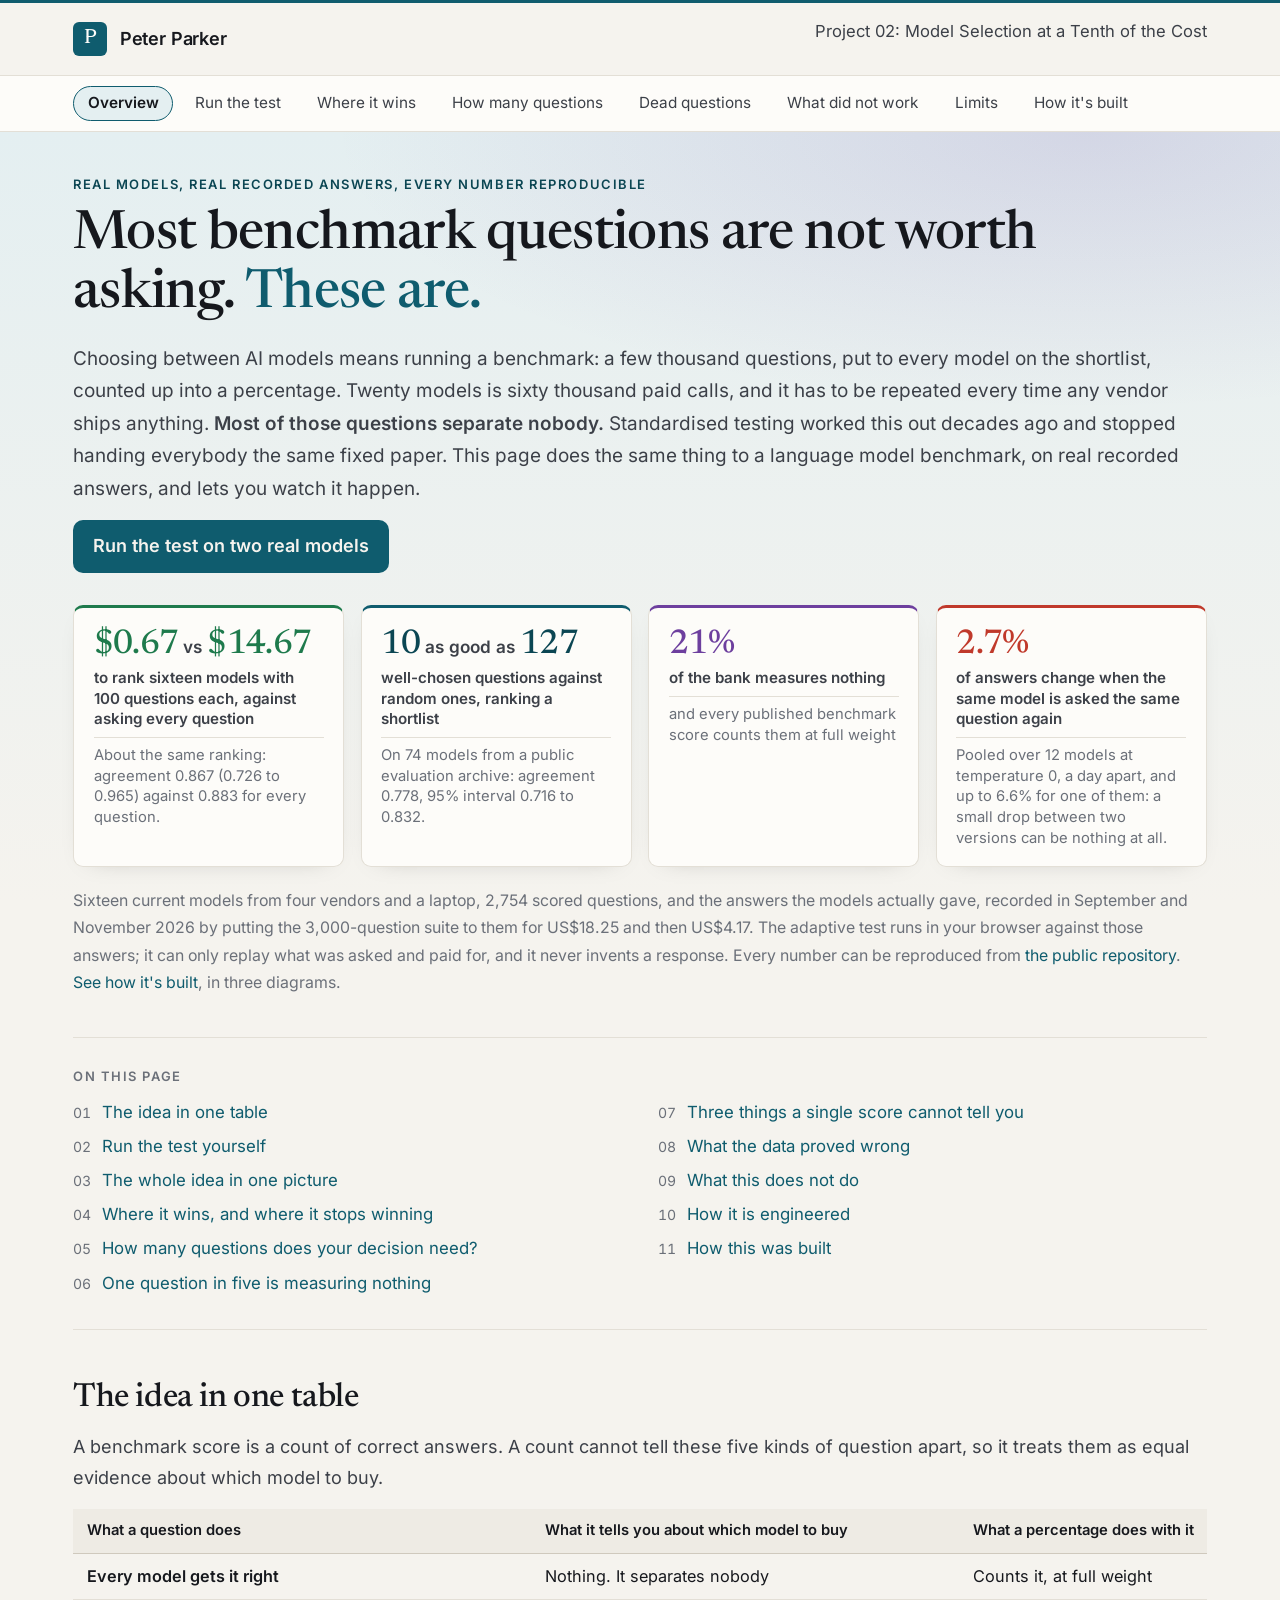
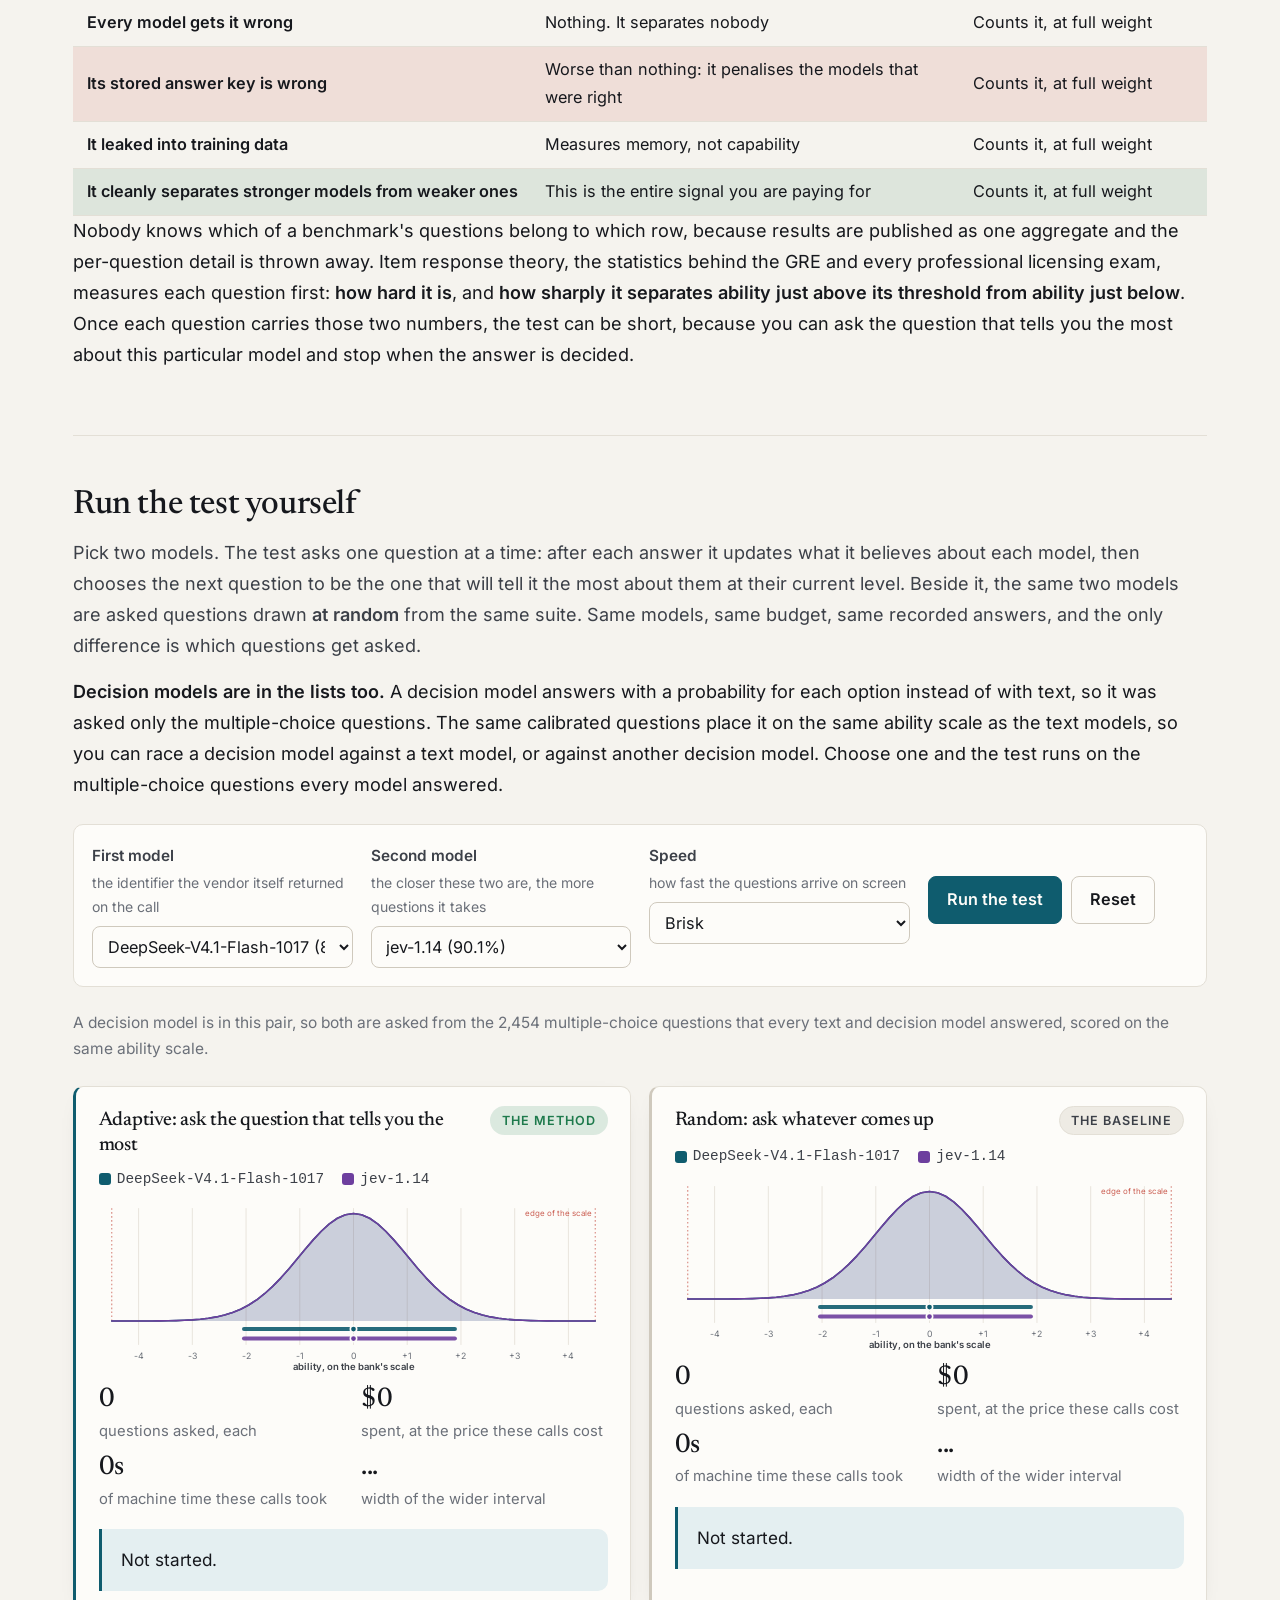
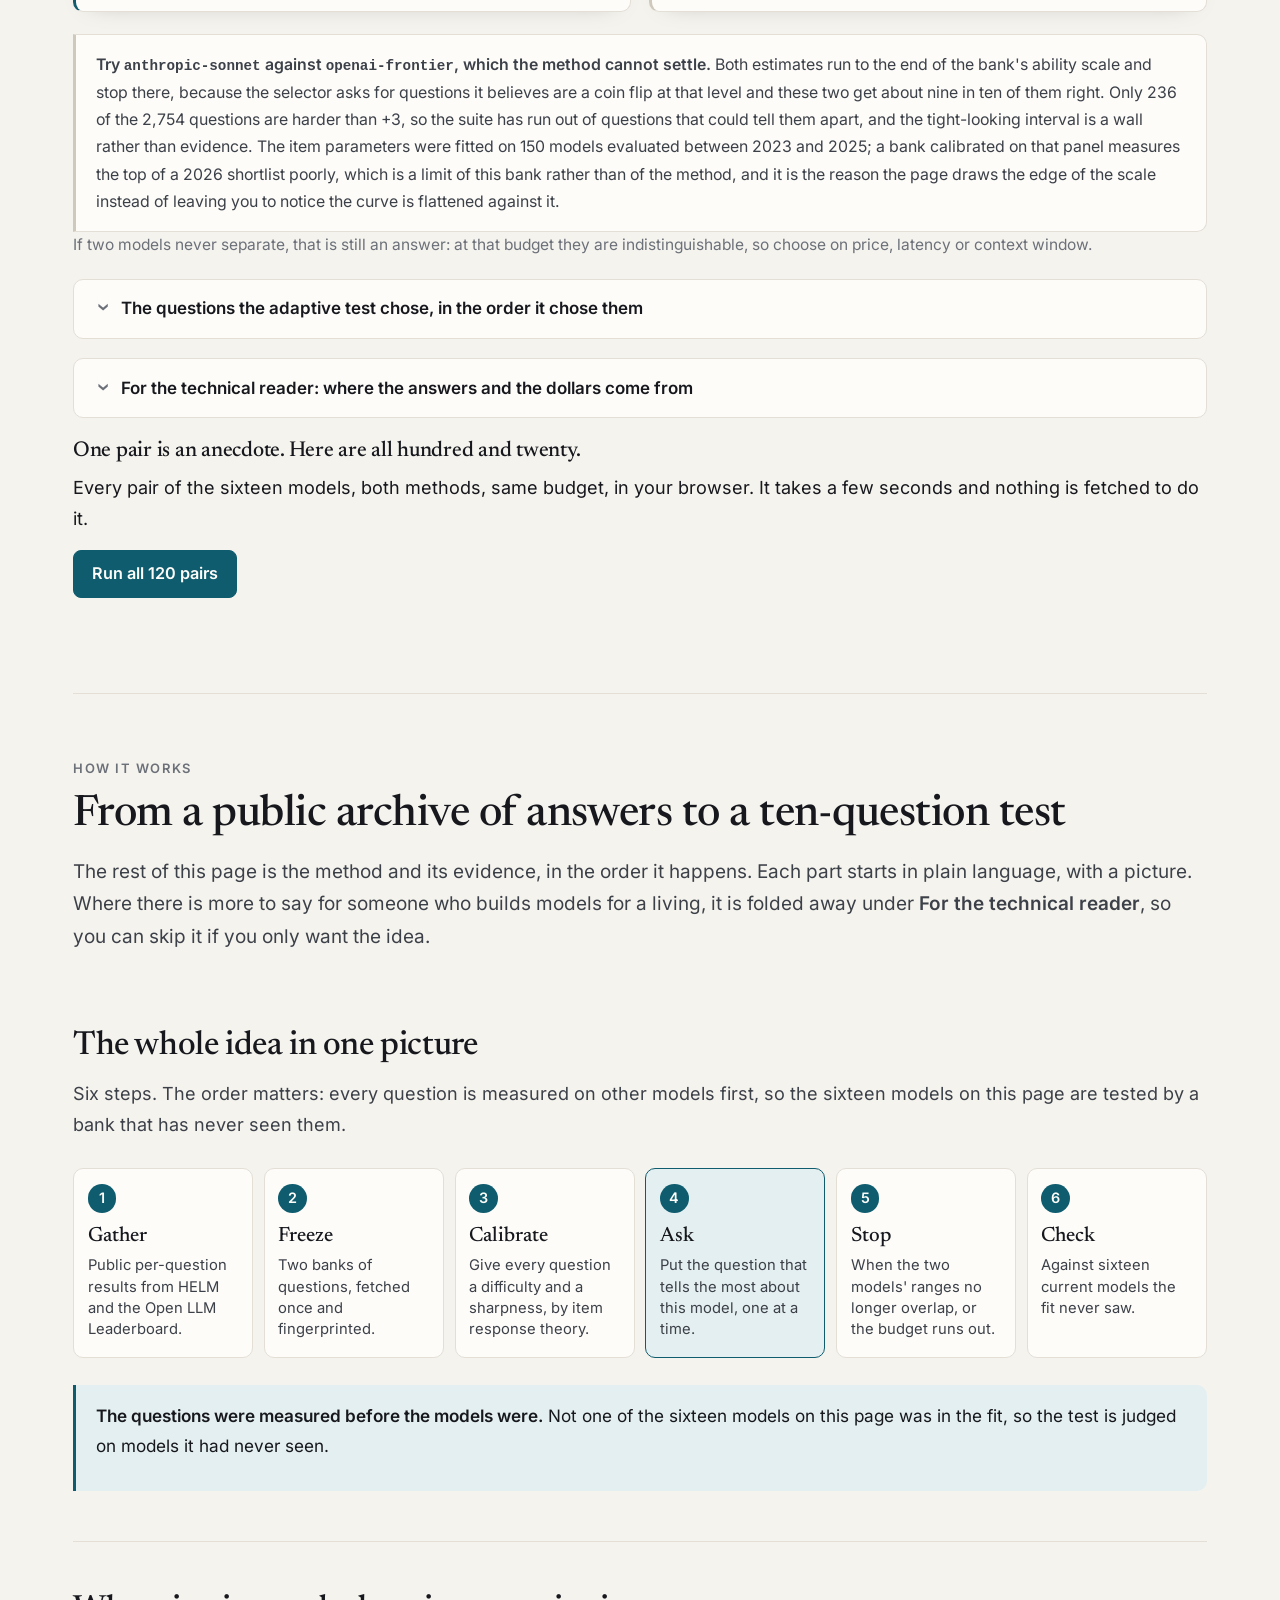
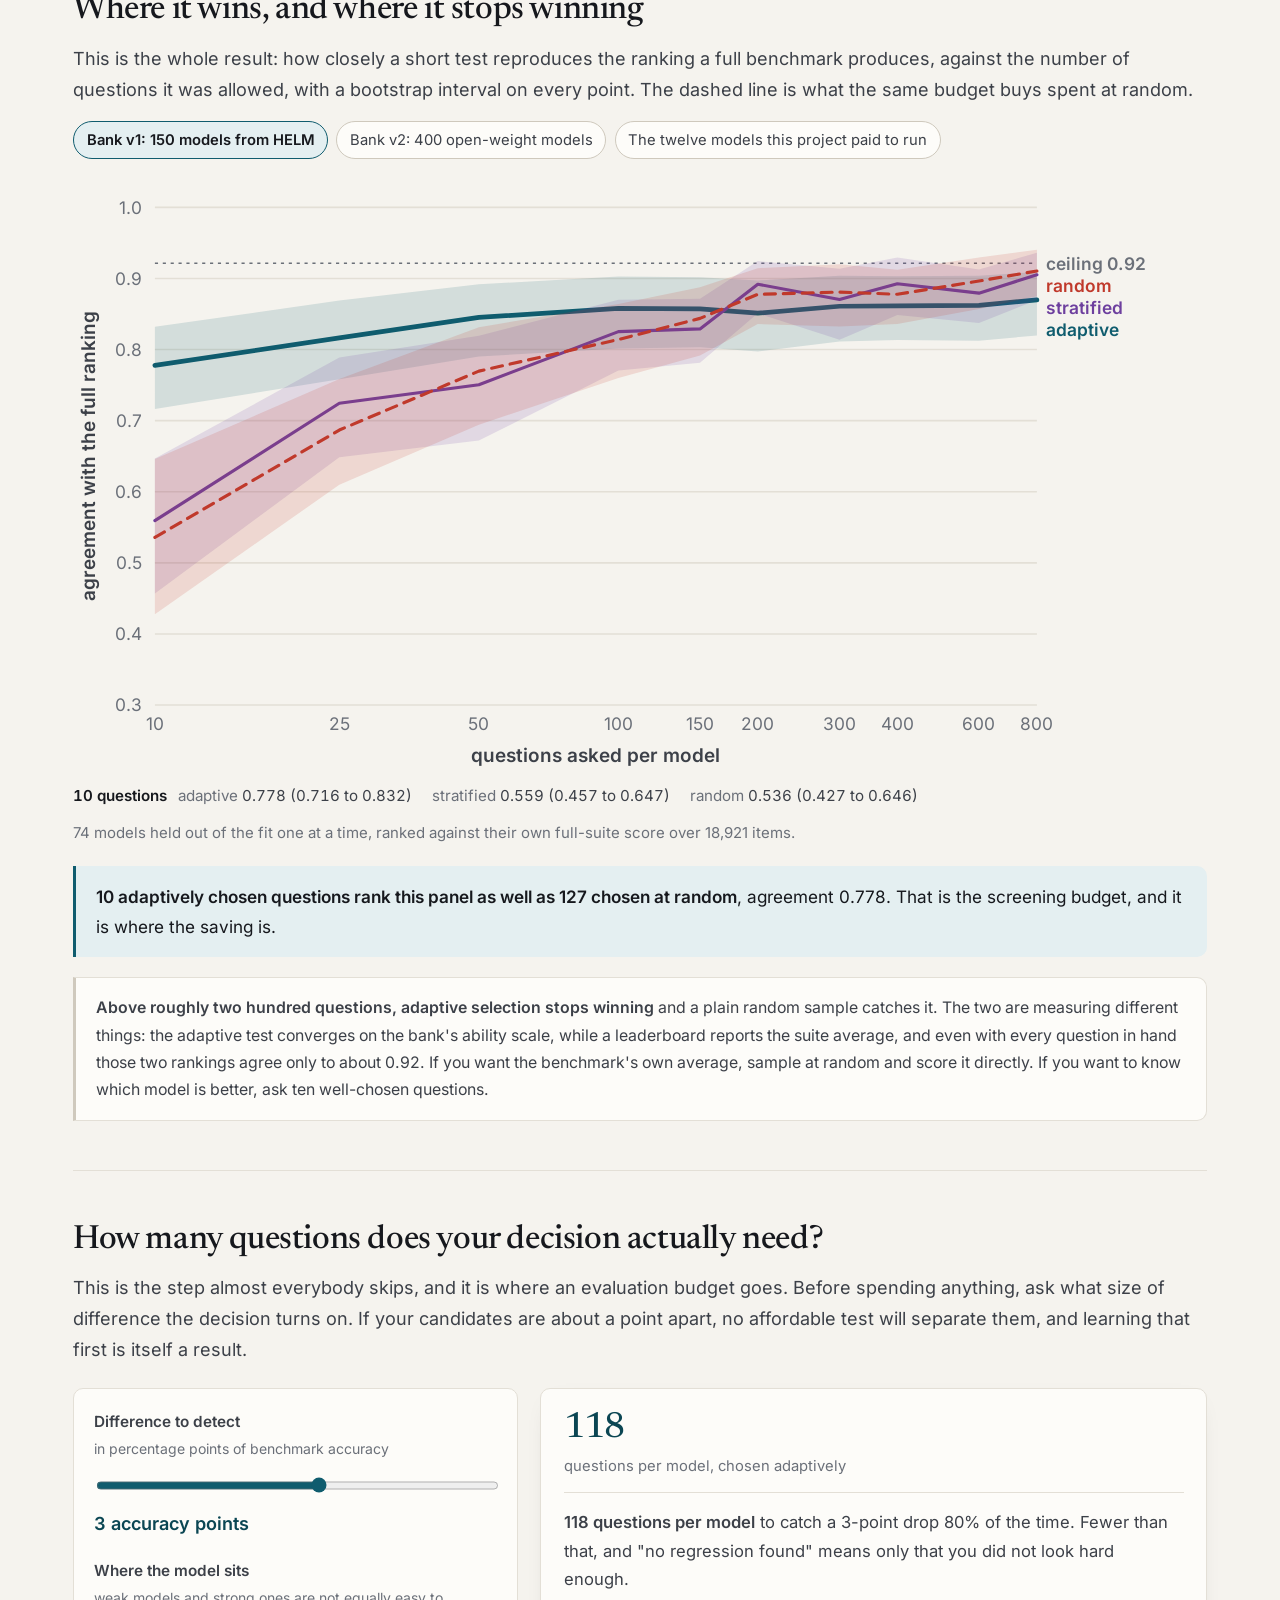
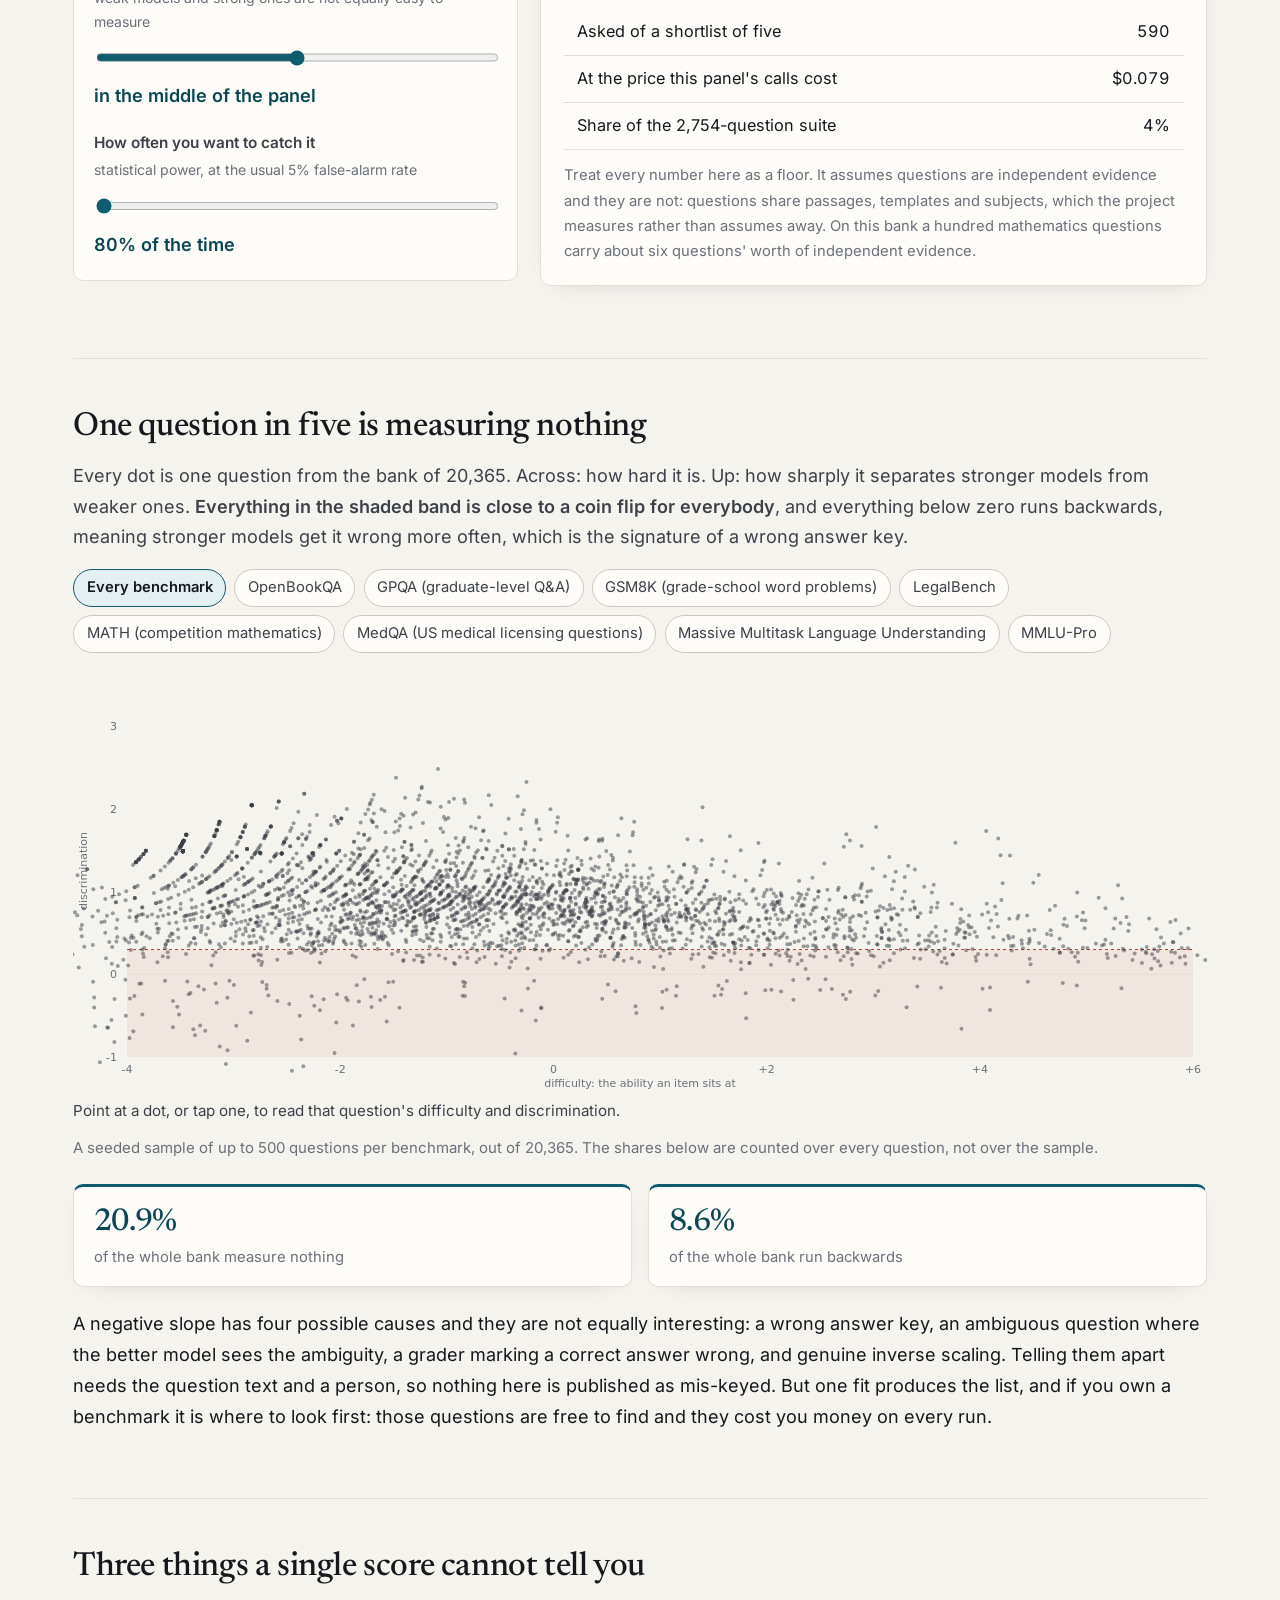
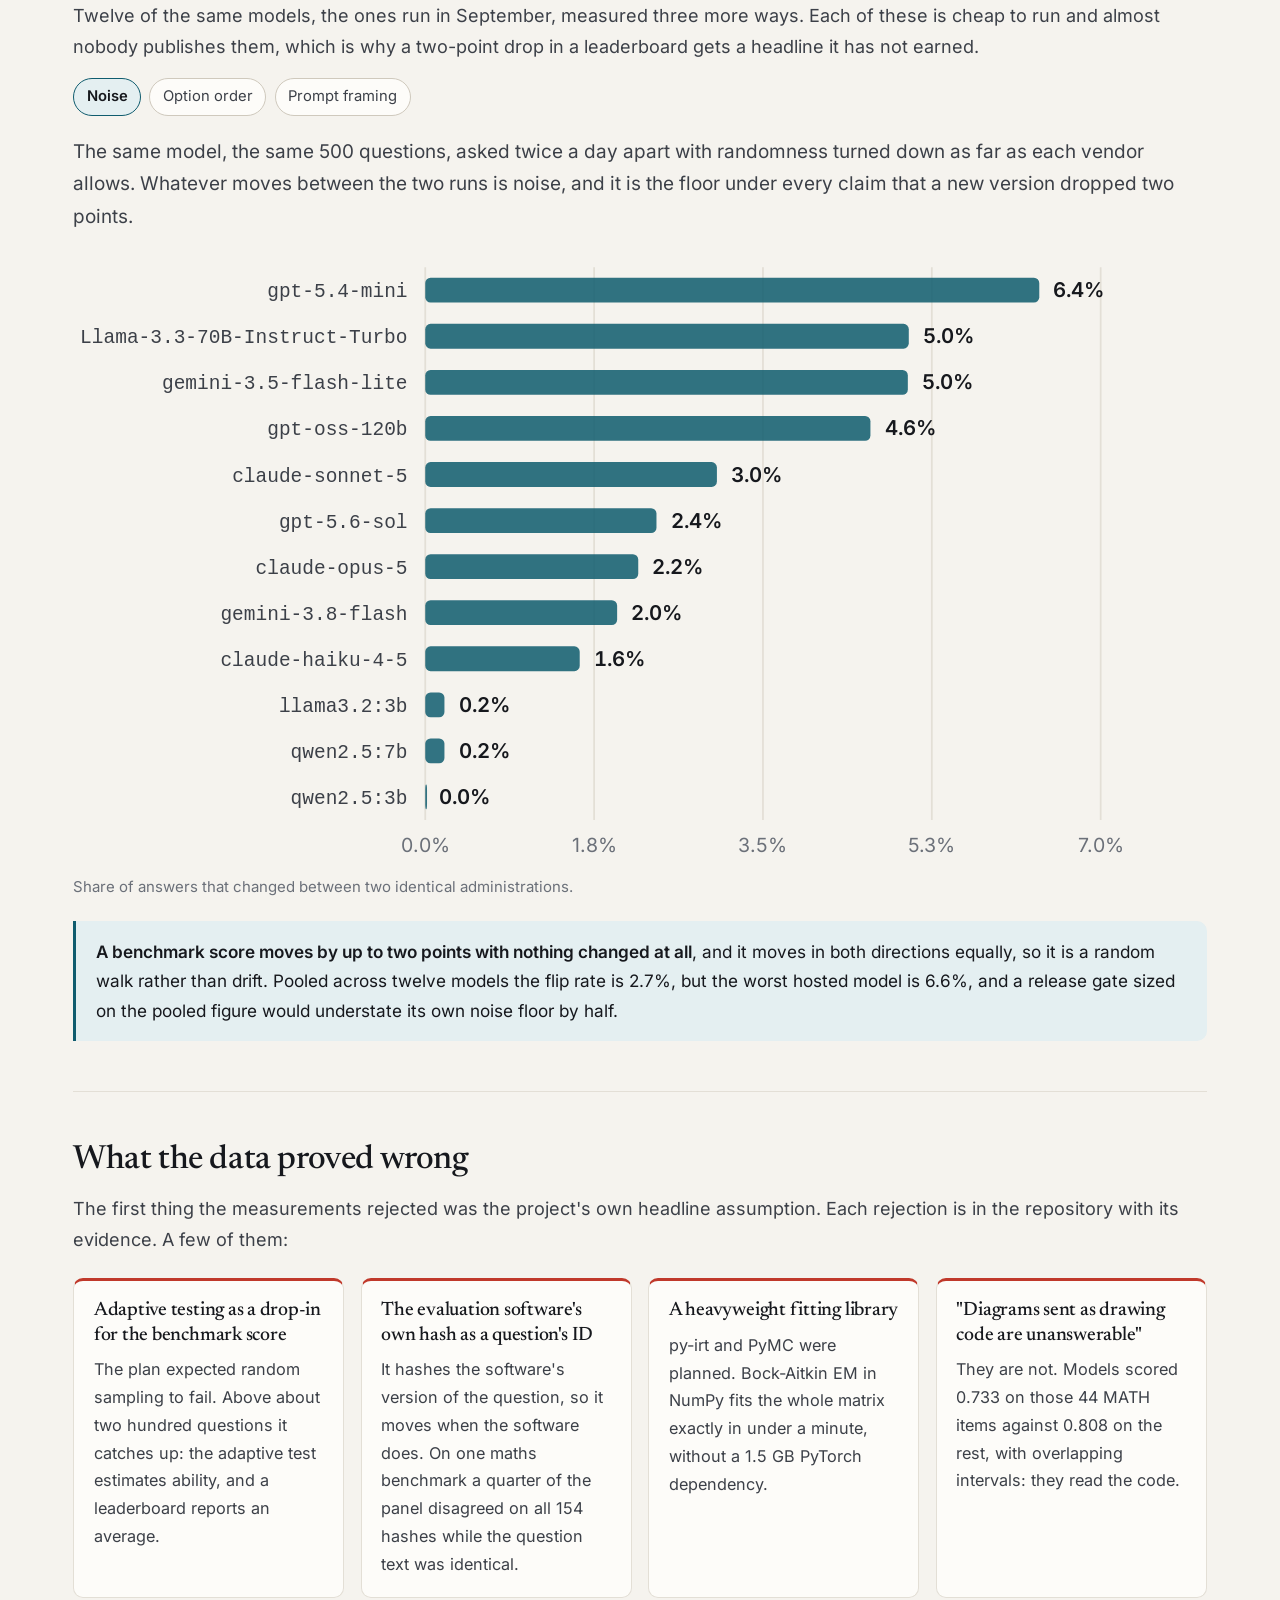
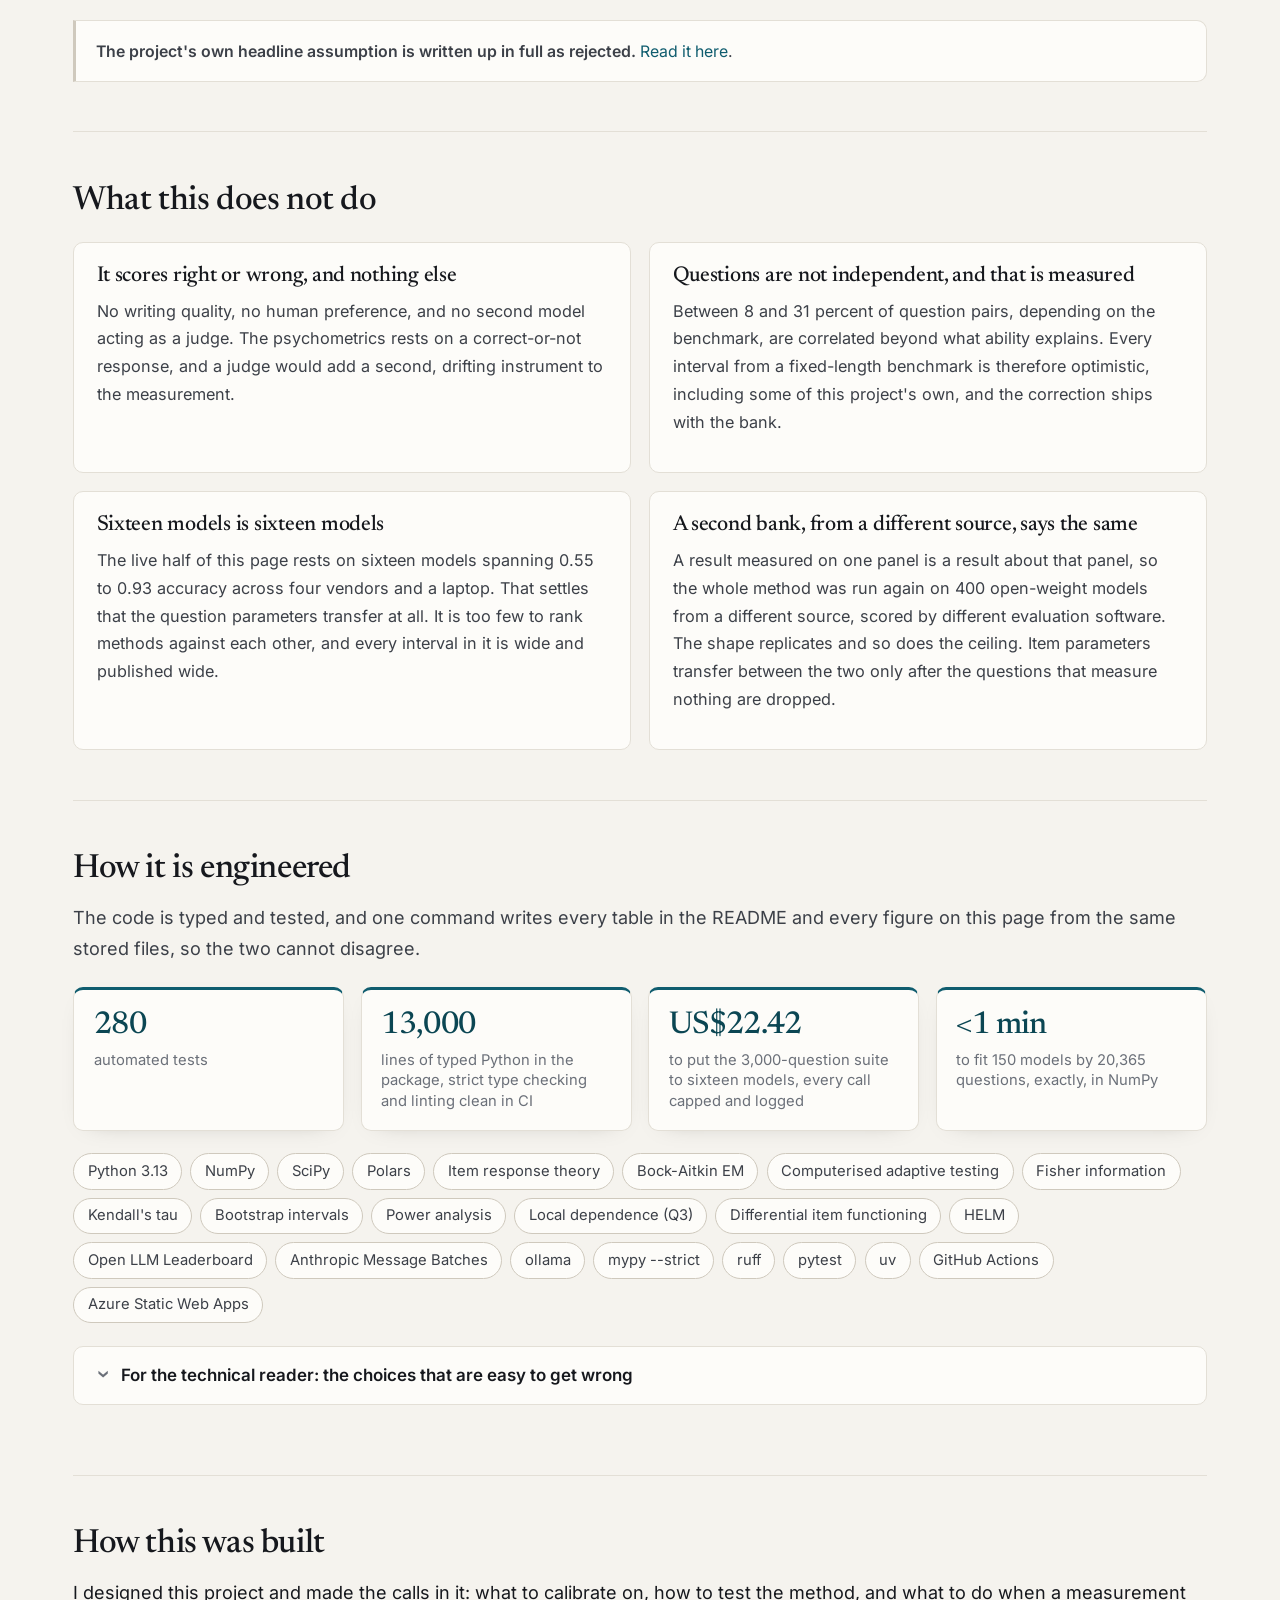
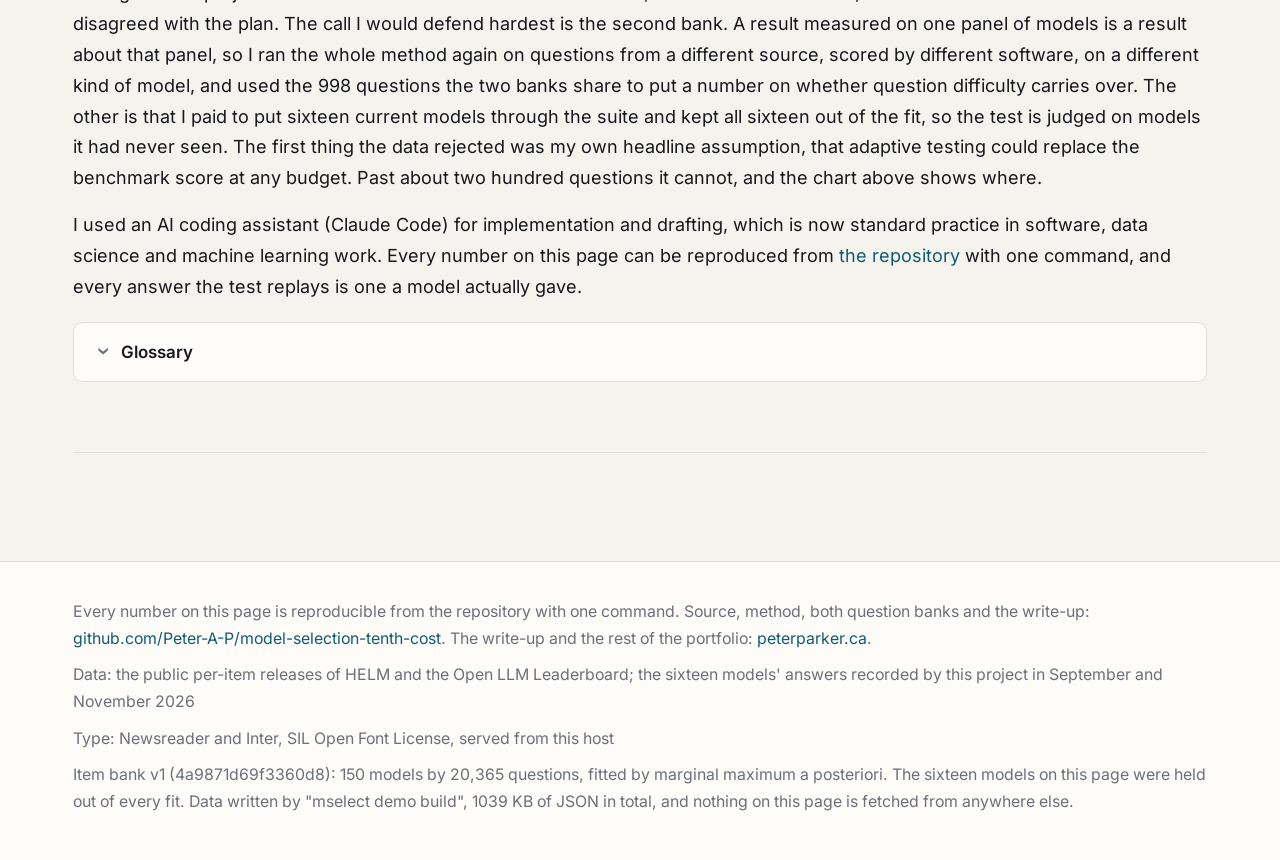
==== commit bdf011e4: "Headline cards: money first ($0.67 vs $14.67), then 10 as good as 127, dead questions, and test-rete" ====
--- a/demo/index.html
+++ b/demo/index.html
@@ -42,19 +42,21 @@
 
   <header class="hero">
     <p class="eyebrow">Real models, real recorded answers, every number reproducible</p>
-    <h1><span id="title-short">$0.67</span> instead of <span id="title-full">$14.67</span> to rank sixteen AI models. <span class="hl">Most benchmark questions are not worth asking.</span></h1>
+    <h1>Most benchmark questions are not worth asking. <span class="hl">These are.</span></h1>
     <p class="lead">
-      Asking sixteen current AI models every one of <span id="lead-items">2,754</span> benchmark questions cost <strong id="lead-full">$14.67</strong>. Asking each of them a hundred questions, chosen one at a time for what the next answer would reveal about that model, cost <strong id="lead-short">$0.67</strong> and ranked them about as well: agreement with the full benchmark's ranking of <span id="lead-tau">0.867</span>, where asking everything reaches <span id="lead-tau-full">0.883</span>.
-    </p>
-    <p class="lead">
-      Choosing between AI models usually means running the whole benchmark, putting every question to every model on the shortlist and repeating it every time a vendor ships anything. <strong>Most of those questions separate nobody.</strong> Standardised testing worked this out decades ago and stopped handing everybody the same fixed paper. This page does the same thing to a language model benchmark, on real recorded answers, and lets you watch it happen.
+      Choosing between AI models means running a benchmark: a few thousand questions, put to every
+      model on the shortlist, counted up into a percentage. Twenty models is sixty thousand paid
+      calls, and it has to be repeated every time any vendor ships anything. <strong>Most of those
+      questions separate nobody.</strong> Standardised testing worked this out decades ago and
+      stopped handing everybody the same fixed paper. This page does the same thing to a language
+      model benchmark, on real recorded answers, and lets you watch it happen.
     </p>
     <p class="hero-cta"><a class="button" href="#run">Run the test on two real models</a></p>
     <div class="hero-points">
       <div class="point good">
-        <span class="point-figure" id="hero-deciders">...</span>
-        <span class="point-unit">decision models on the same scale as the text models</span>
-        <span class="point-label" id="hero-deciders-label">models that answer with a probability per option instead of text</span>
+        <span class="point-figure"><span id="hero-cost">...</span><span class="point-joiner"> vs </span><span id="hero-full">...</span></span>
+        <span class="point-unit">to rank sixteen models with 100 questions each, against asking every question</span>
+        <span class="point-label" id="hero-cost-label">and the two rankings agree about as well</span>
       </div>
       <div class="point">
         <span class="point-figure"><span id="hero-items">...</span><span class="point-joiner"> as good as </span><span id="hero-random">...</span></span>
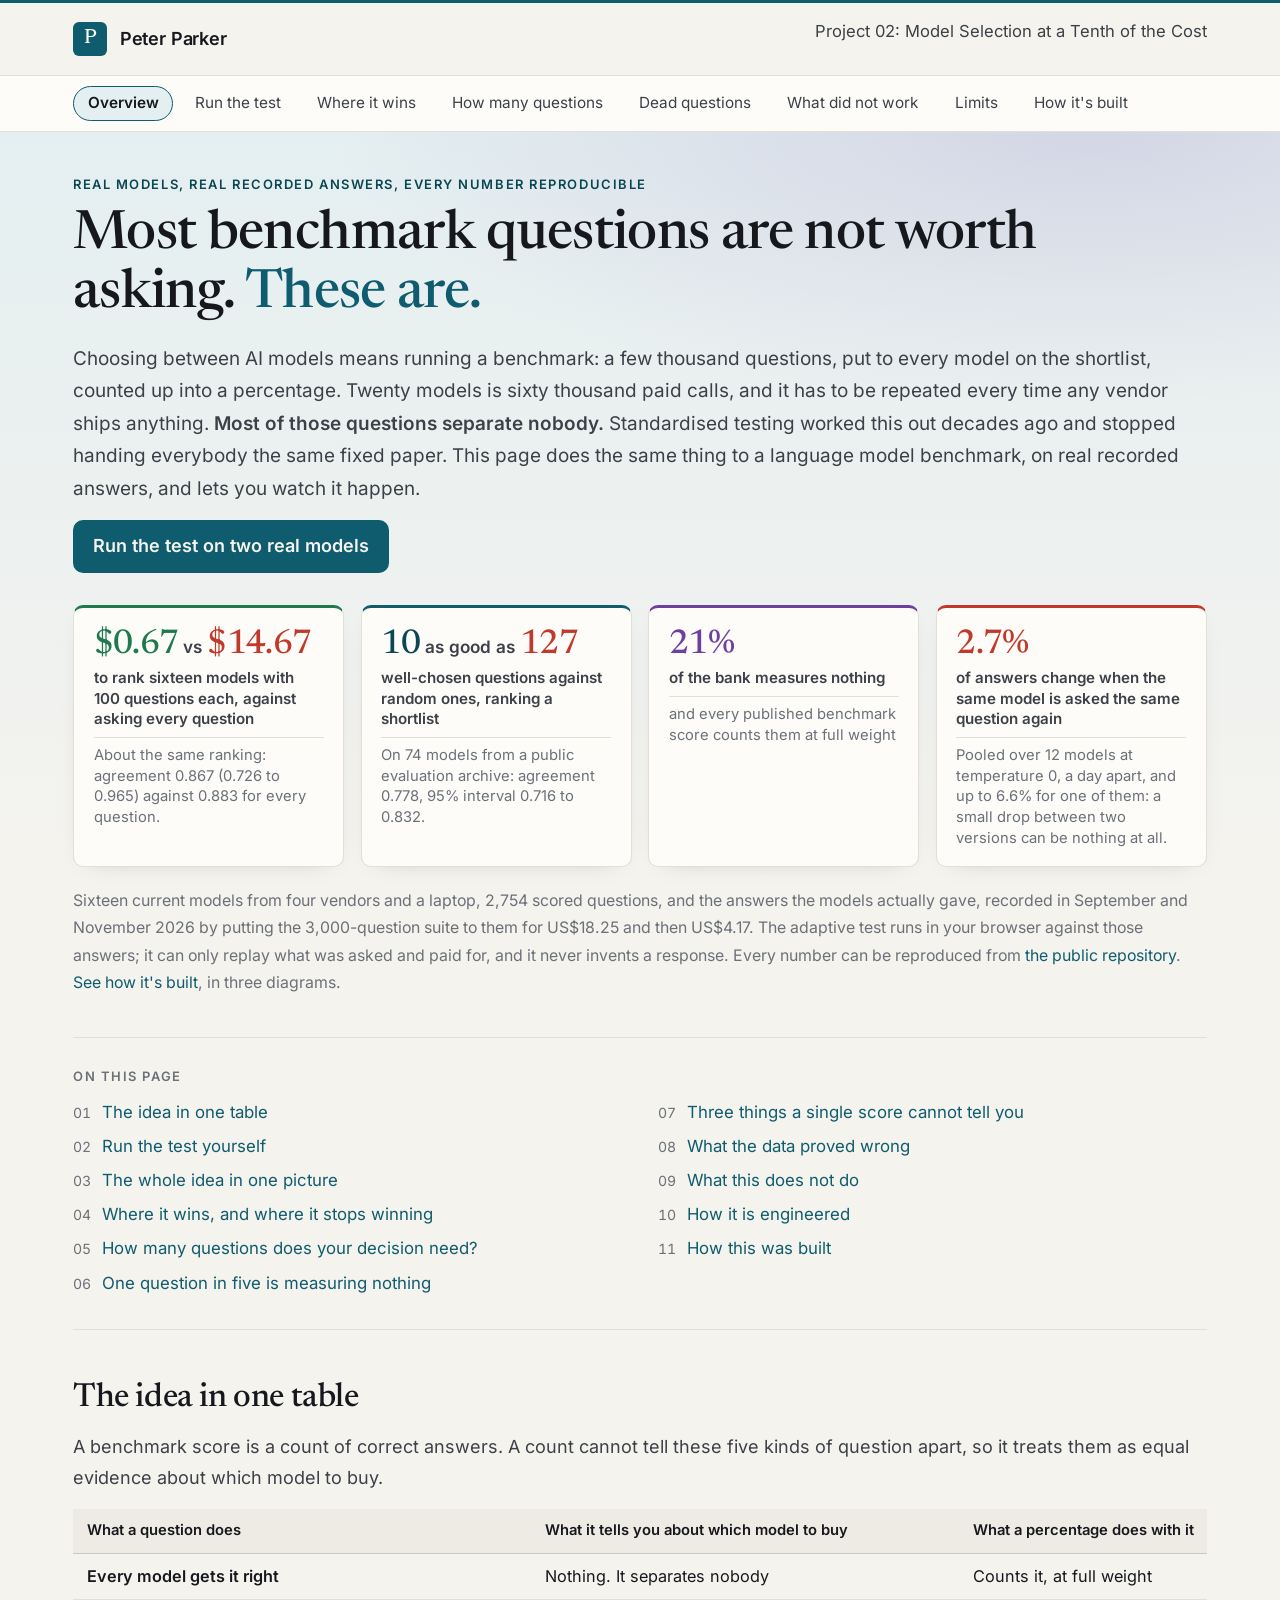
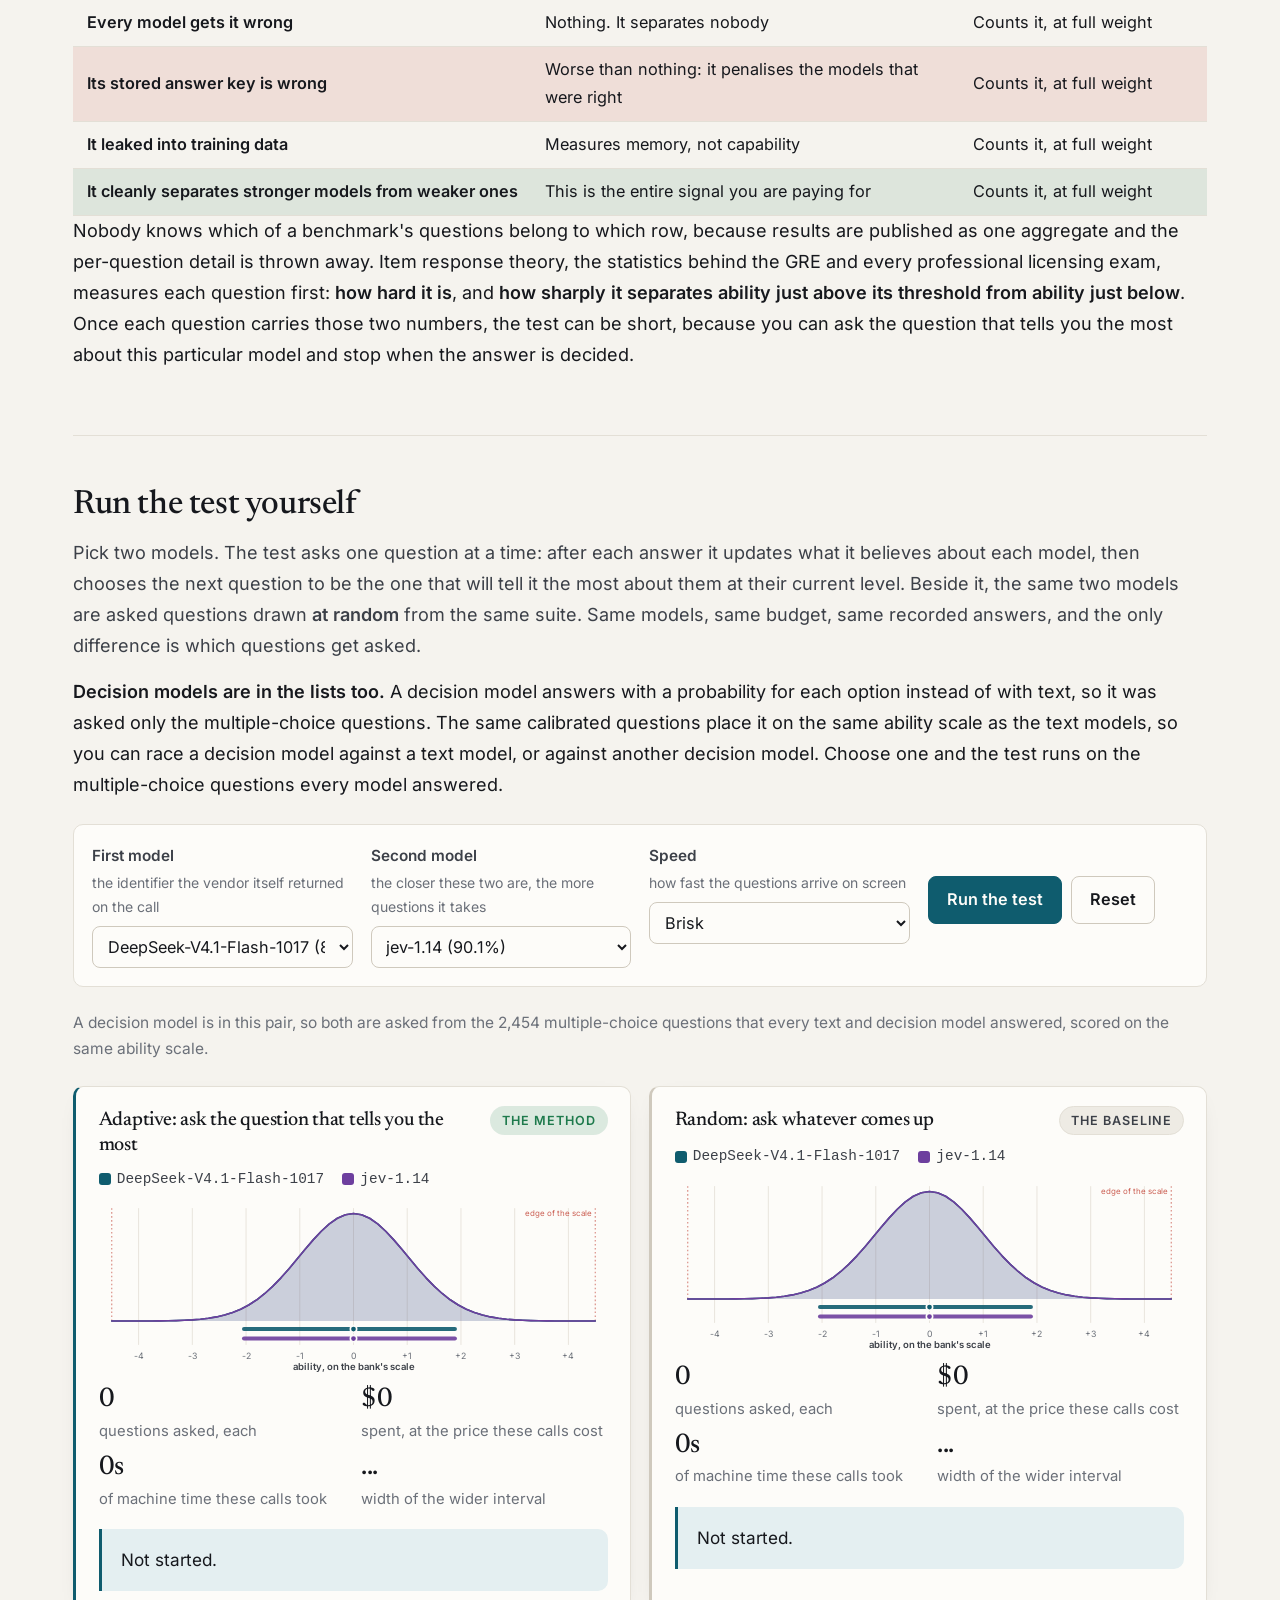
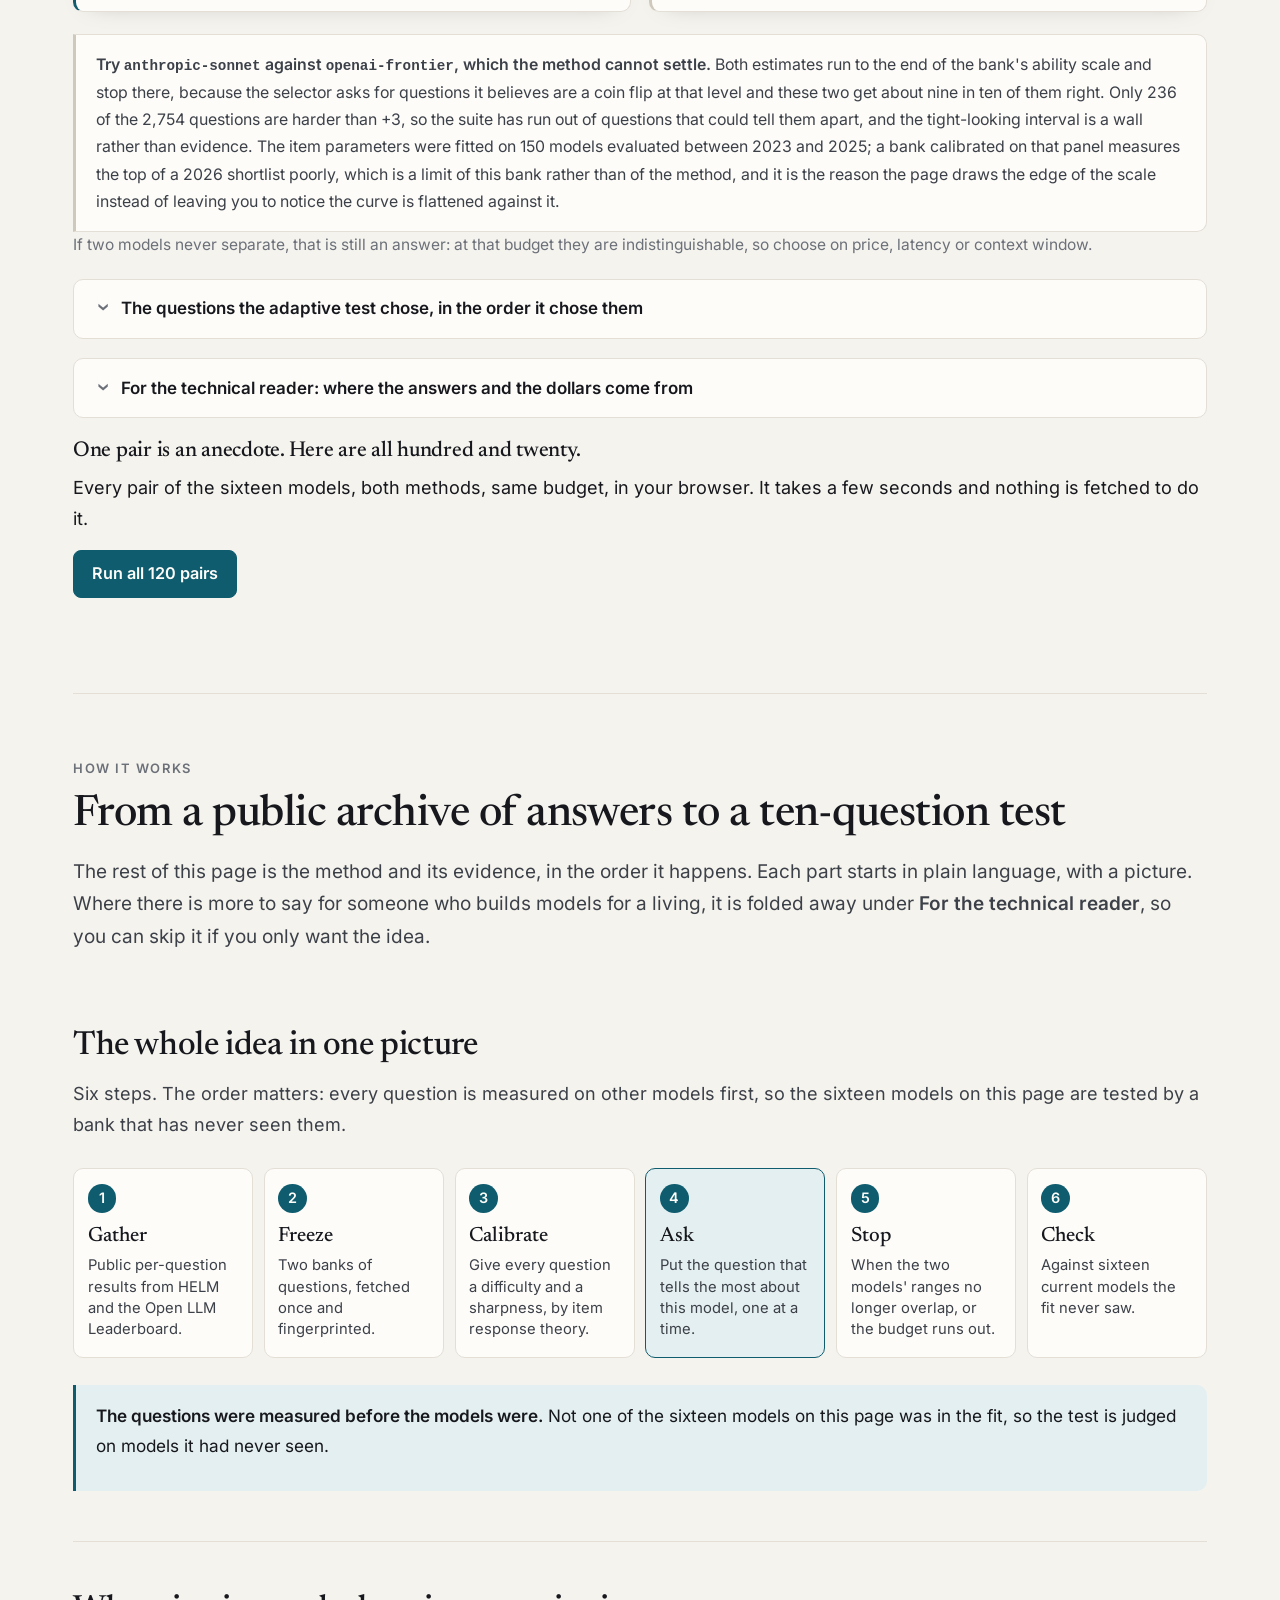
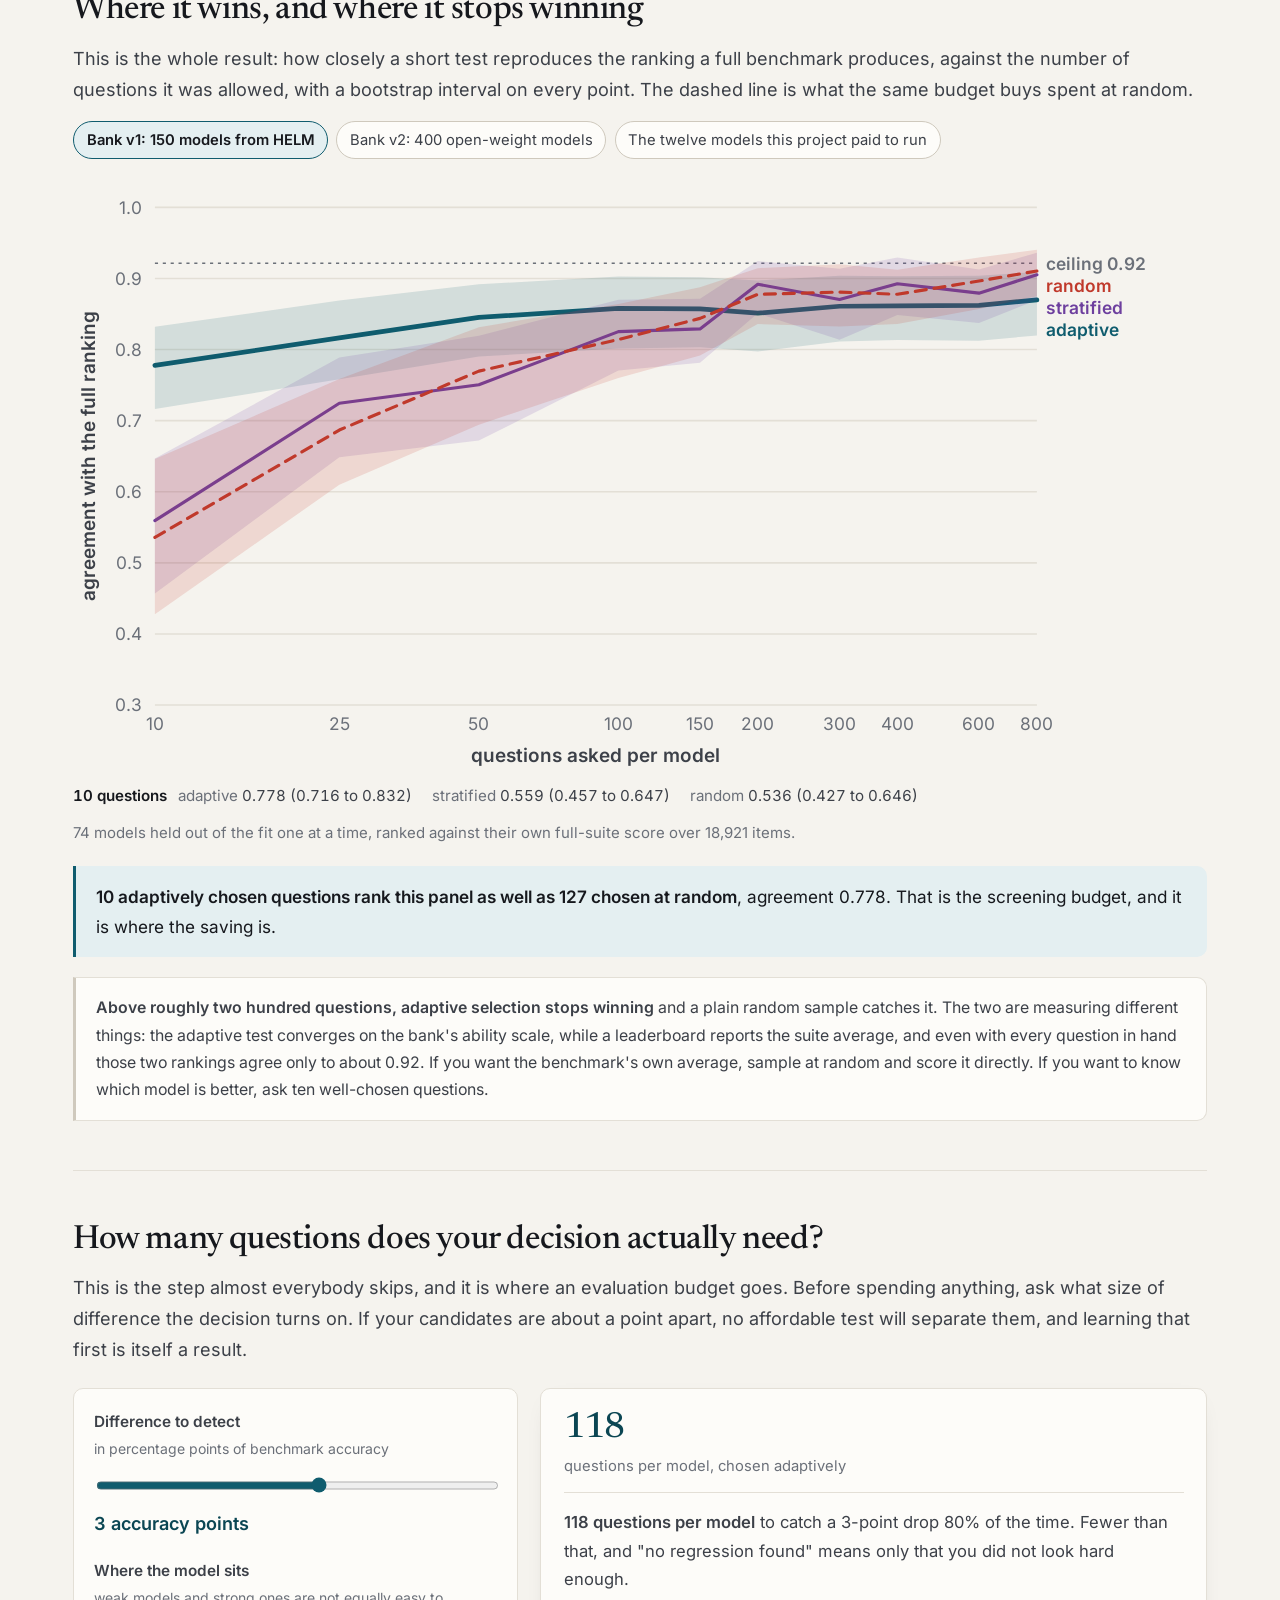
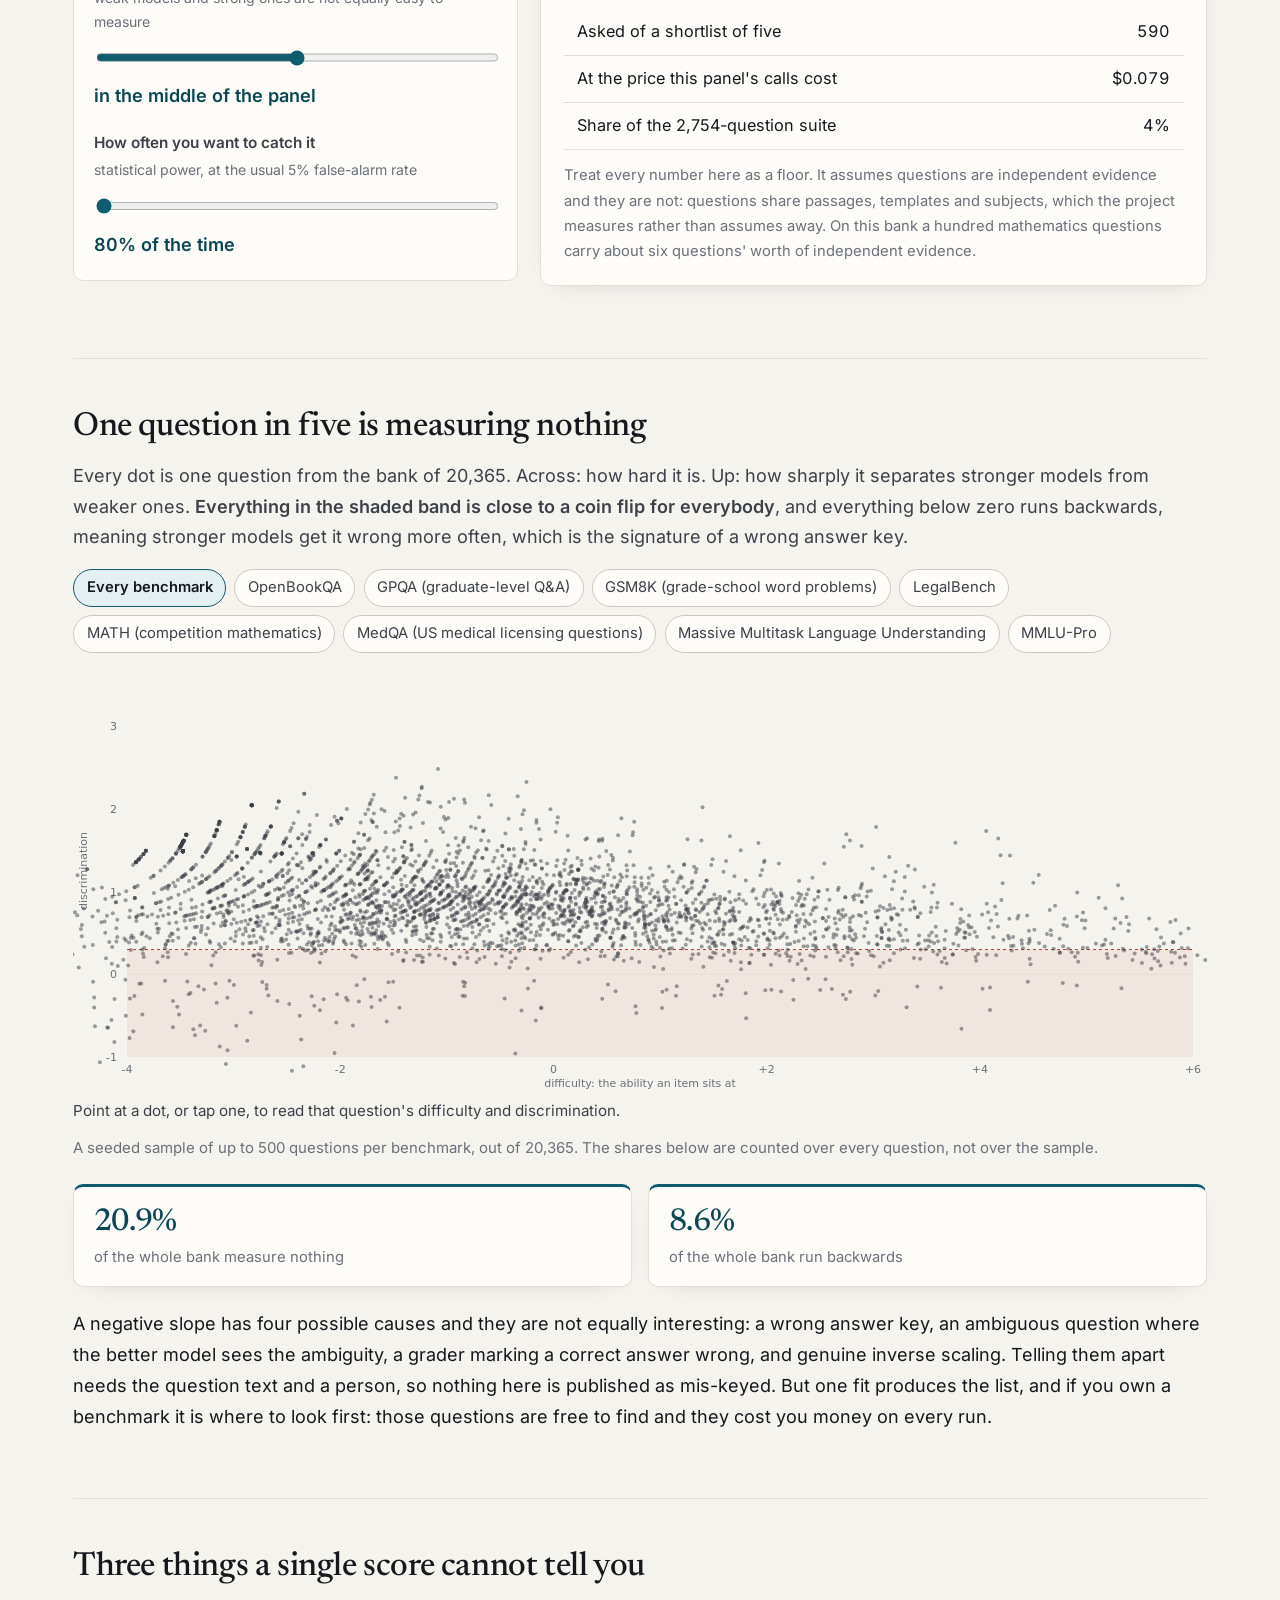
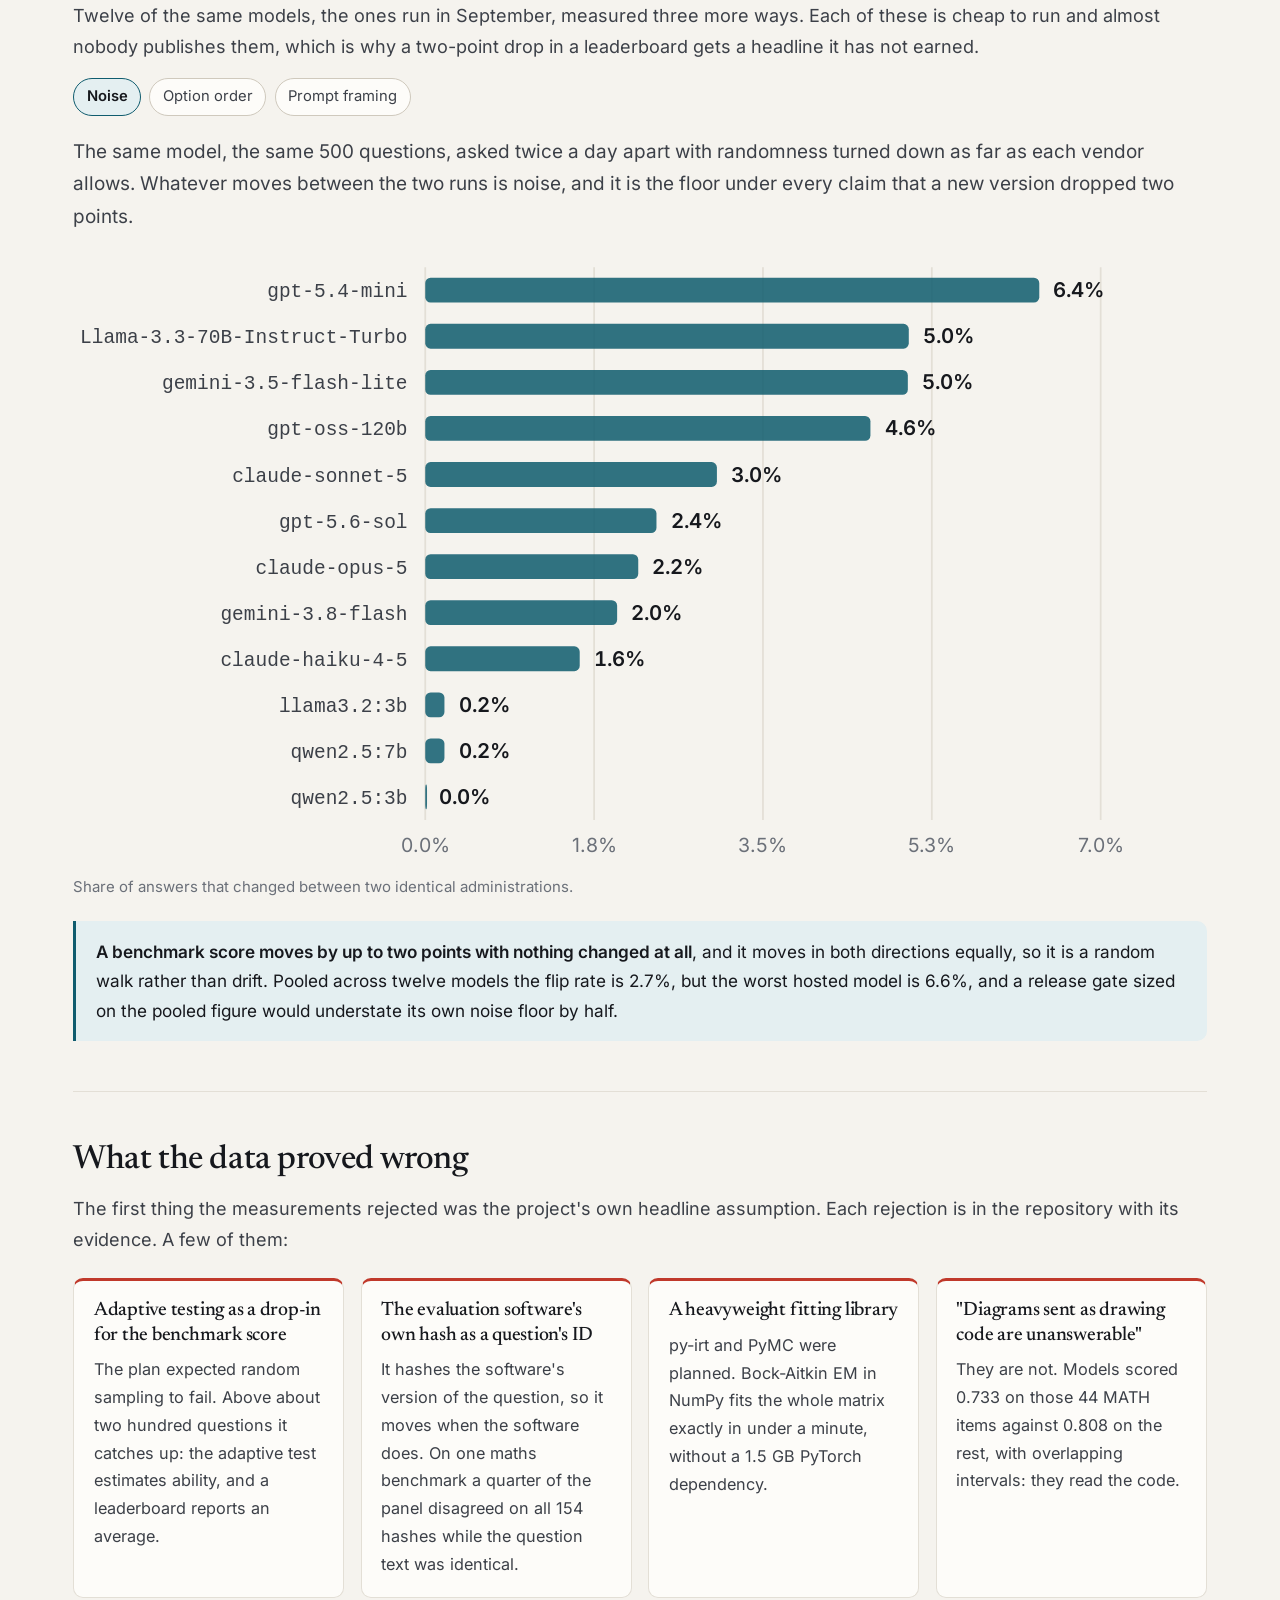
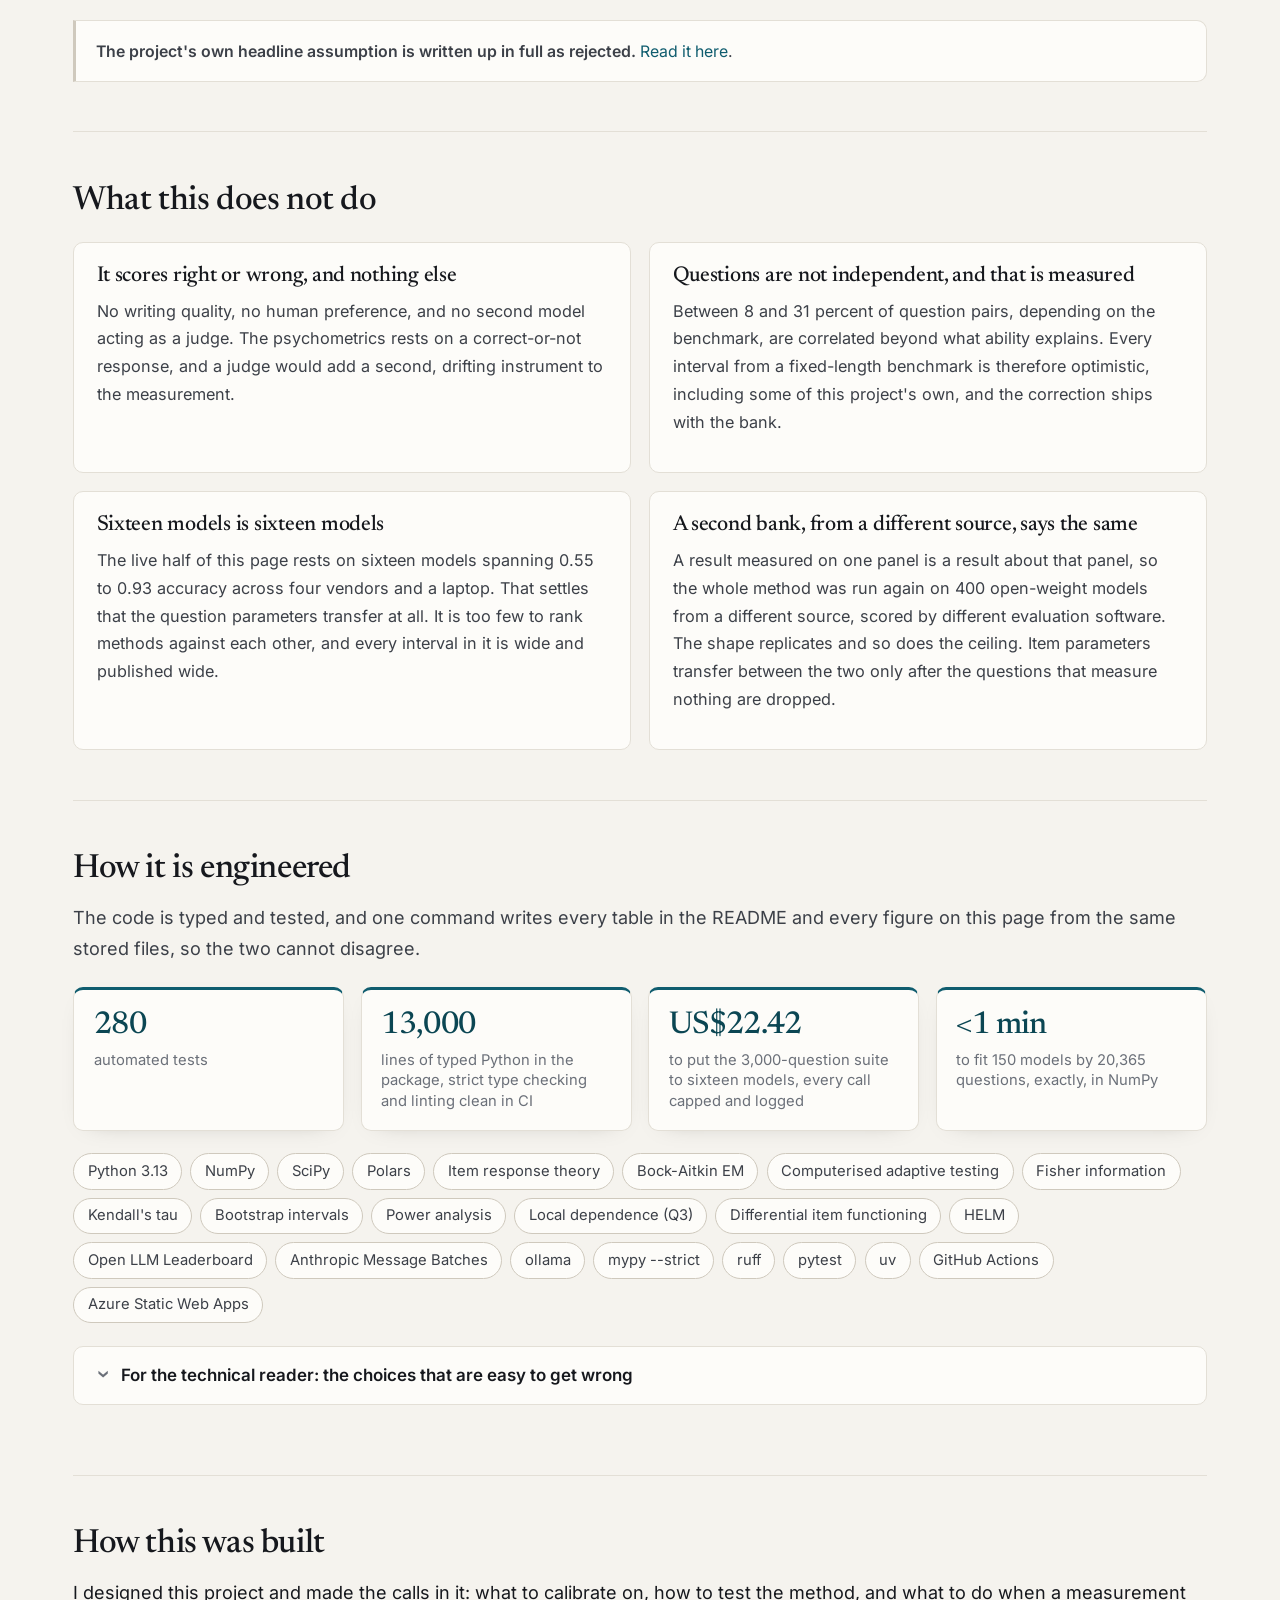
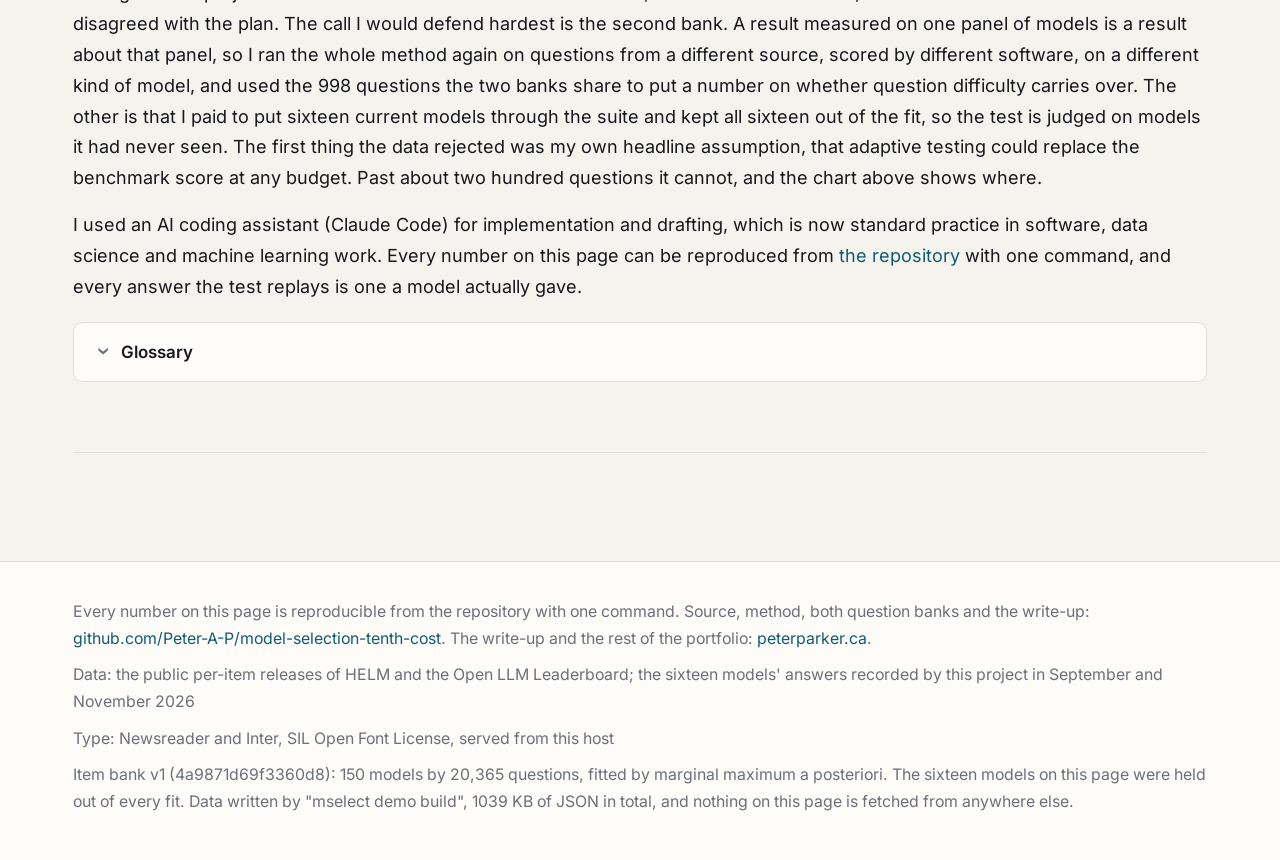
==== commit cb659079: "The costlier side of each headline comparison, $14.67 and 127, in red" ====
--- a/demo/index.html
+++ b/demo/index.html
@@ -54,12 +54,12 @@
     <p class="hero-cta"><a class="button" href="#run">Run the test on two real models</a></p>
     <div class="hero-points">
       <div class="point good">
-        <span class="point-figure"><span id="hero-cost">...</span><span class="point-joiner"> vs </span><span id="hero-full">...</span></span>
+        <span class="point-figure"><span id="hero-cost">...</span><span class="point-joiner"> vs </span><span class="point-worse" id="hero-full">...</span></span>
         <span class="point-unit">to rank sixteen models with 100 questions each, against asking every question</span>
         <span class="point-label" id="hero-cost-label">and the two rankings agree about as well</span>
       </div>
       <div class="point">
-        <span class="point-figure"><span id="hero-items">...</span><span class="point-joiner"> as good as </span><span id="hero-random">...</span></span>
+        <span class="point-figure"><span id="hero-items">...</span><span class="point-joiner"> as good as </span><span class="point-worse" id="hero-random">...</span></span>
         <span class="point-unit">well-chosen questions against random ones, ranking a shortlist</span>
         <span class="point-label" id="hero-items-label">on 150 models from a public evaluation archive</span>
       </div>
--- a/demo/style.css
+++ b/demo/style.css
@@ -254,6 +254,8 @@
 
 /* "10 as good as 127": the words between the two figures are set small, so the comparison
    reads as two numbers rather than a sentence. */
+/* The costlier side of a comparison, in red: what the method is being measured against. */
+.point-figure .point-worse { color: var(--warn); }
 .point-joiner { font-family: var(--sans); font-size: 0.95rem; font-weight: 600; letter-spacing: 0; color: var(--ink-soft); }
 
 .point-unit {
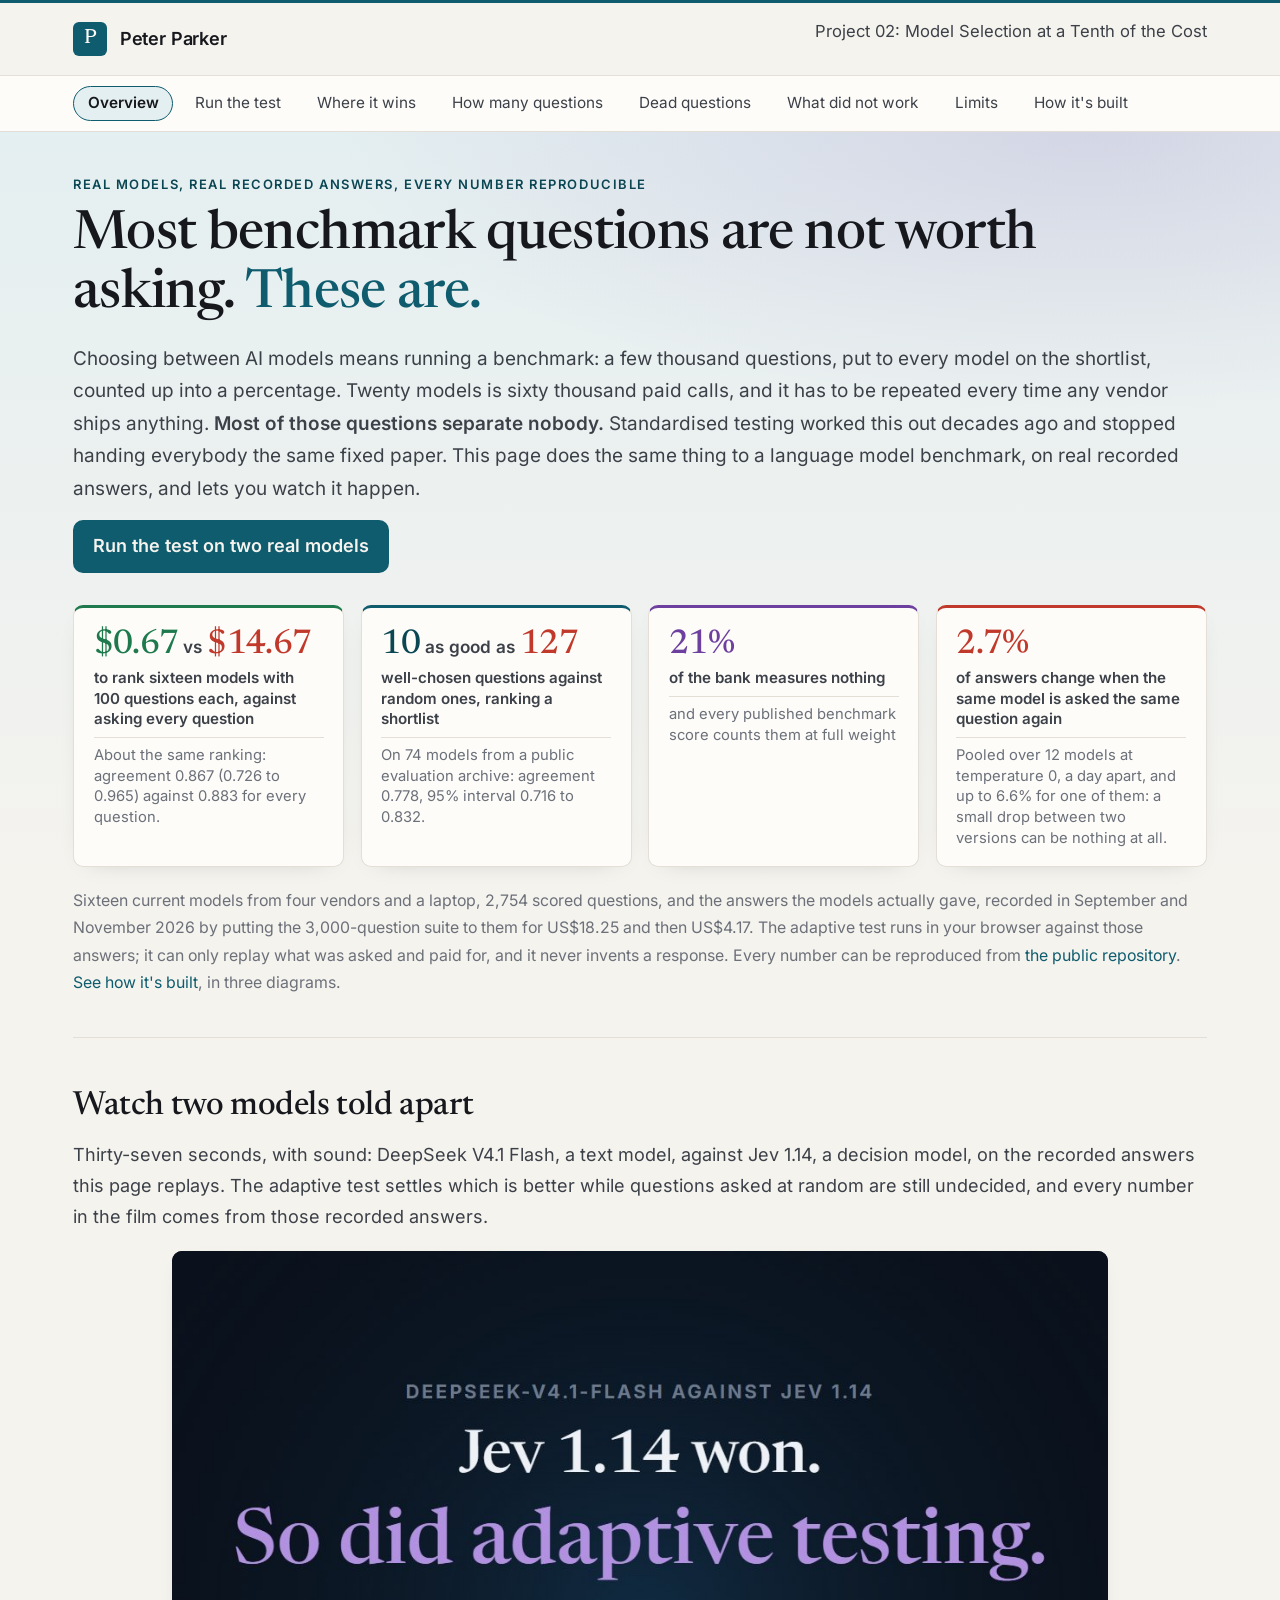
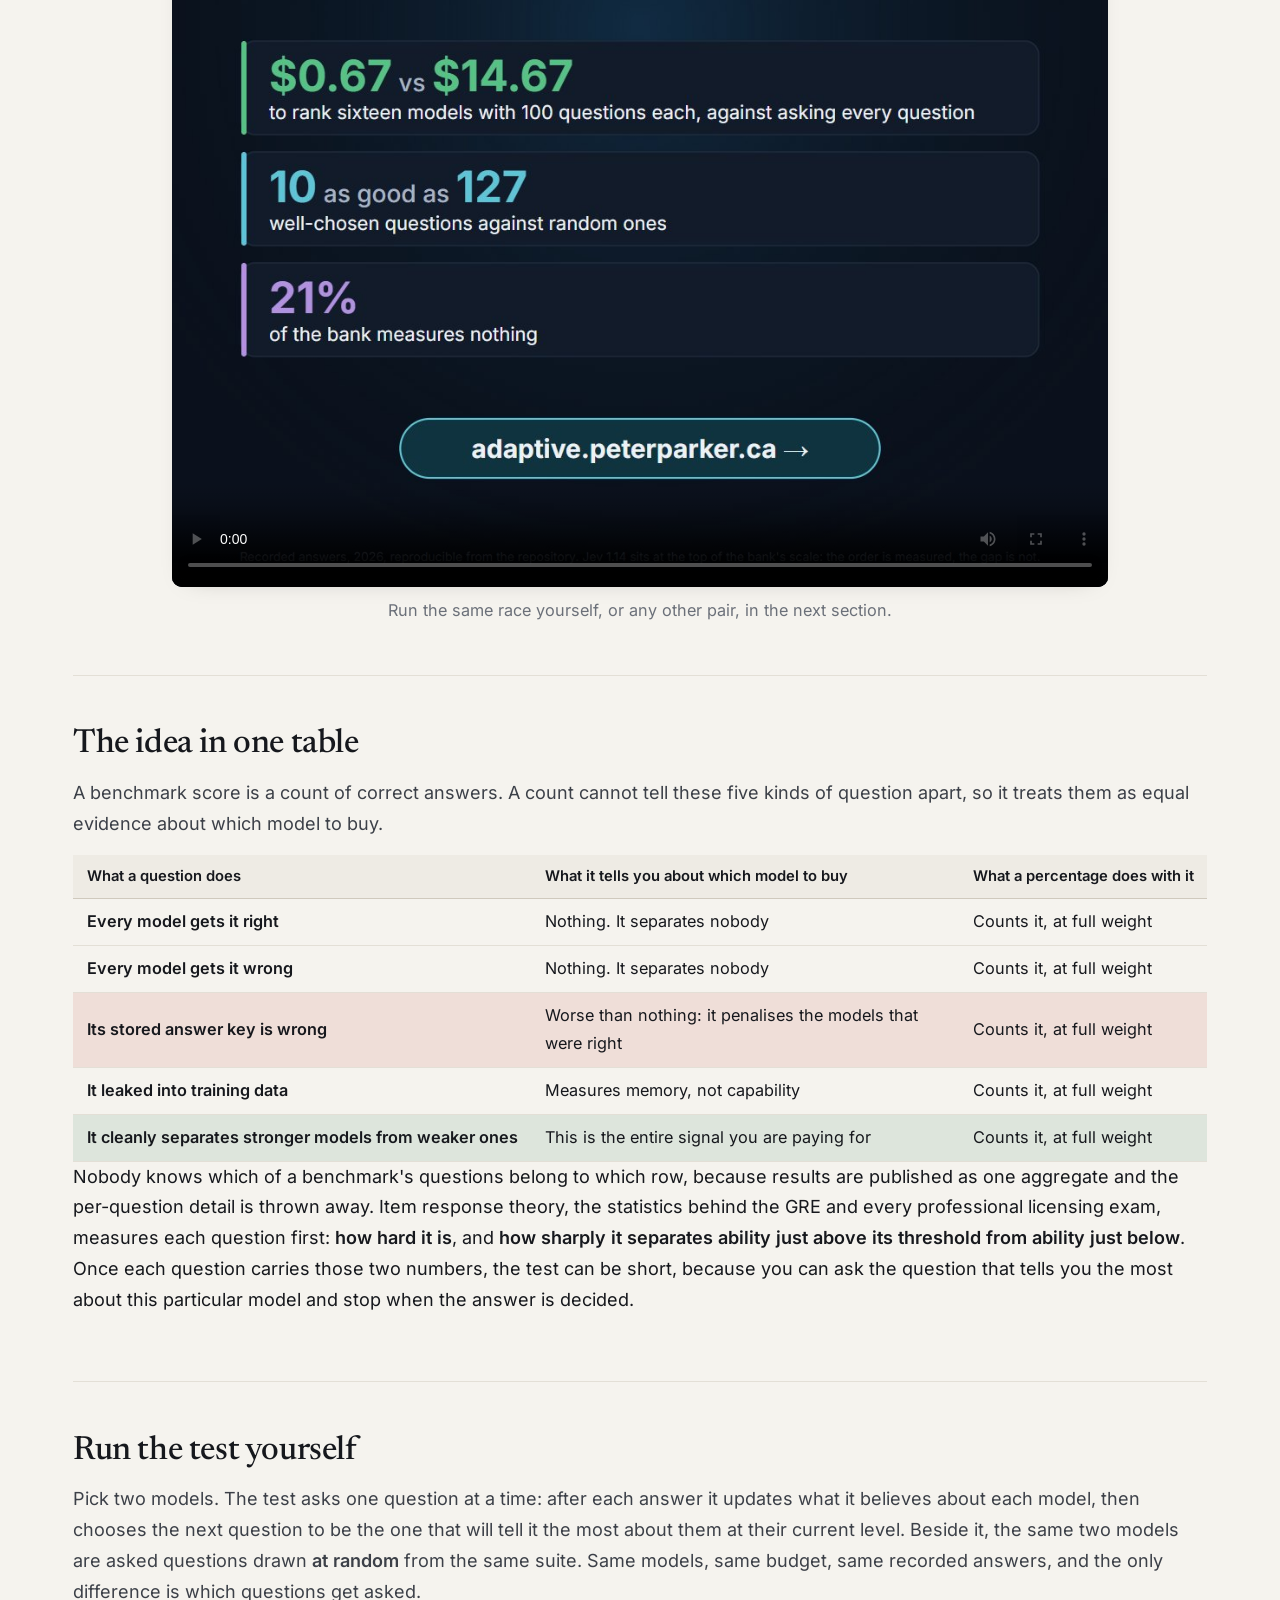
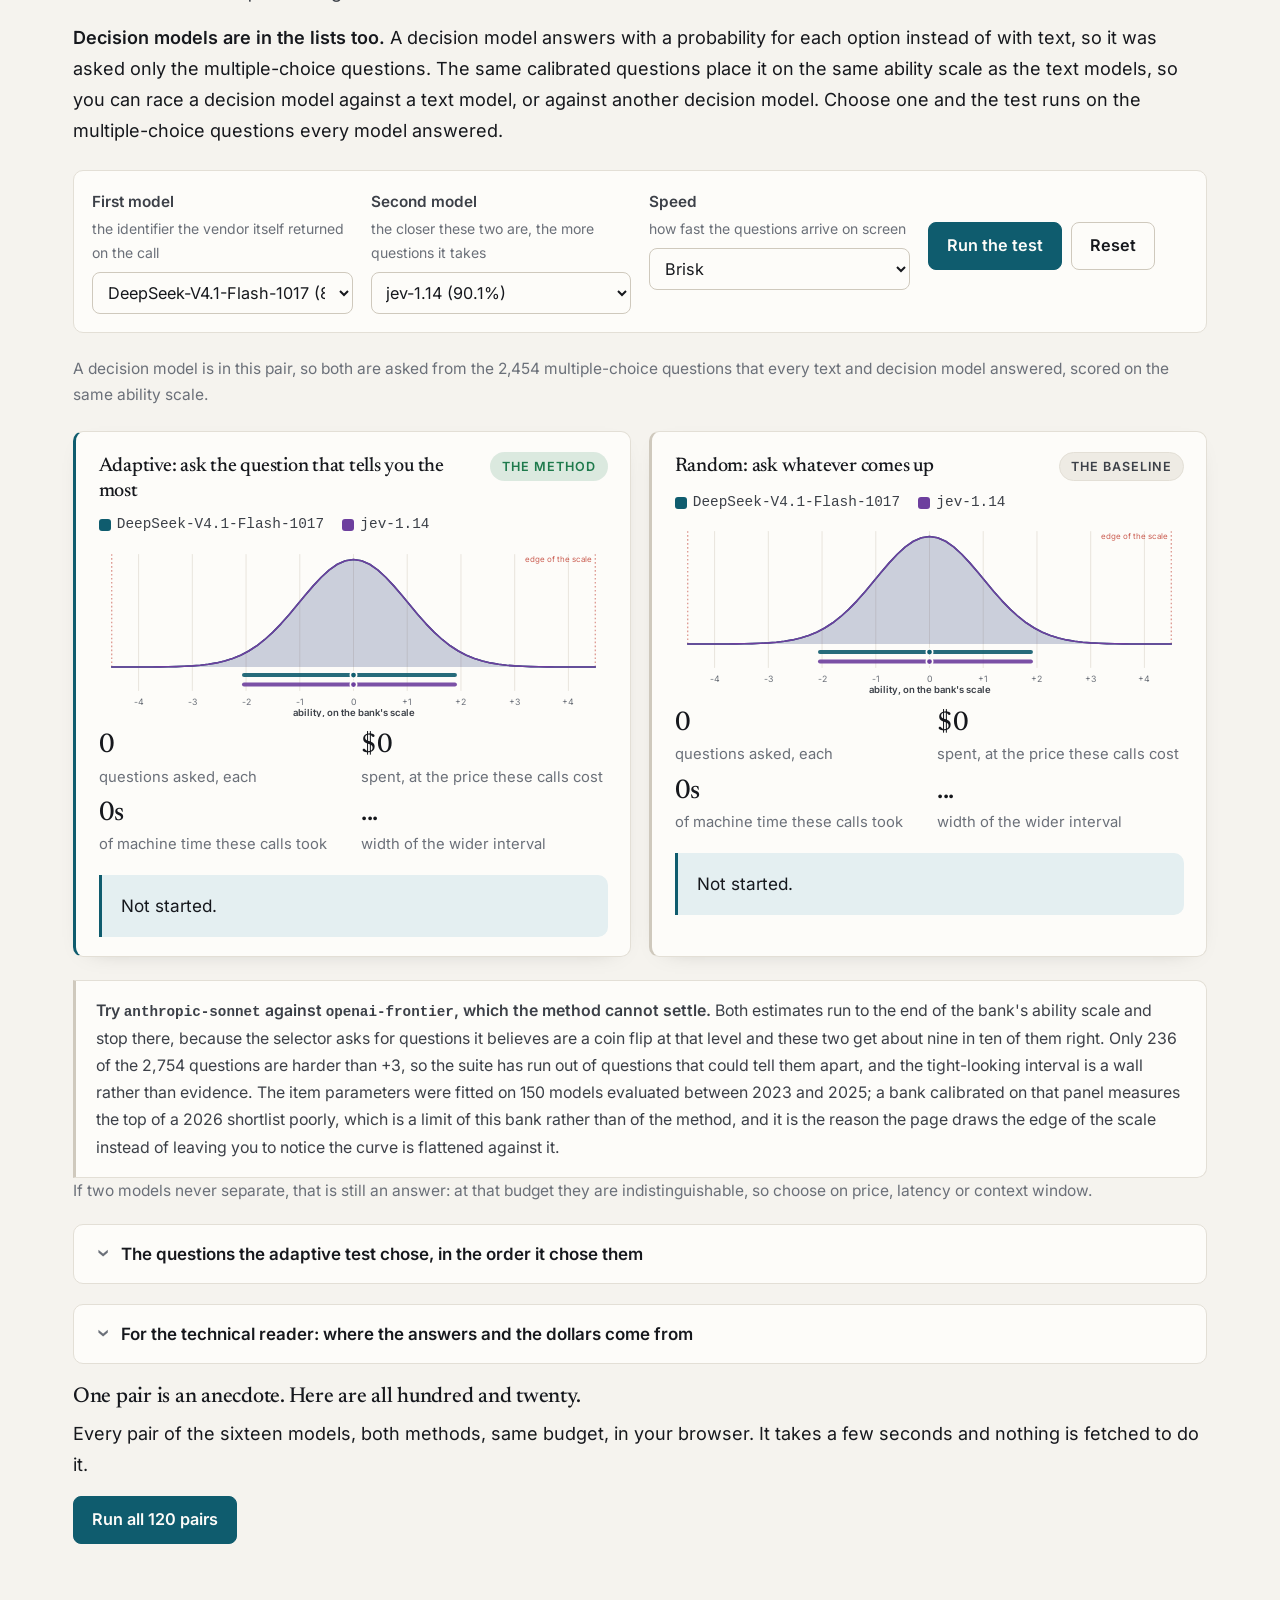
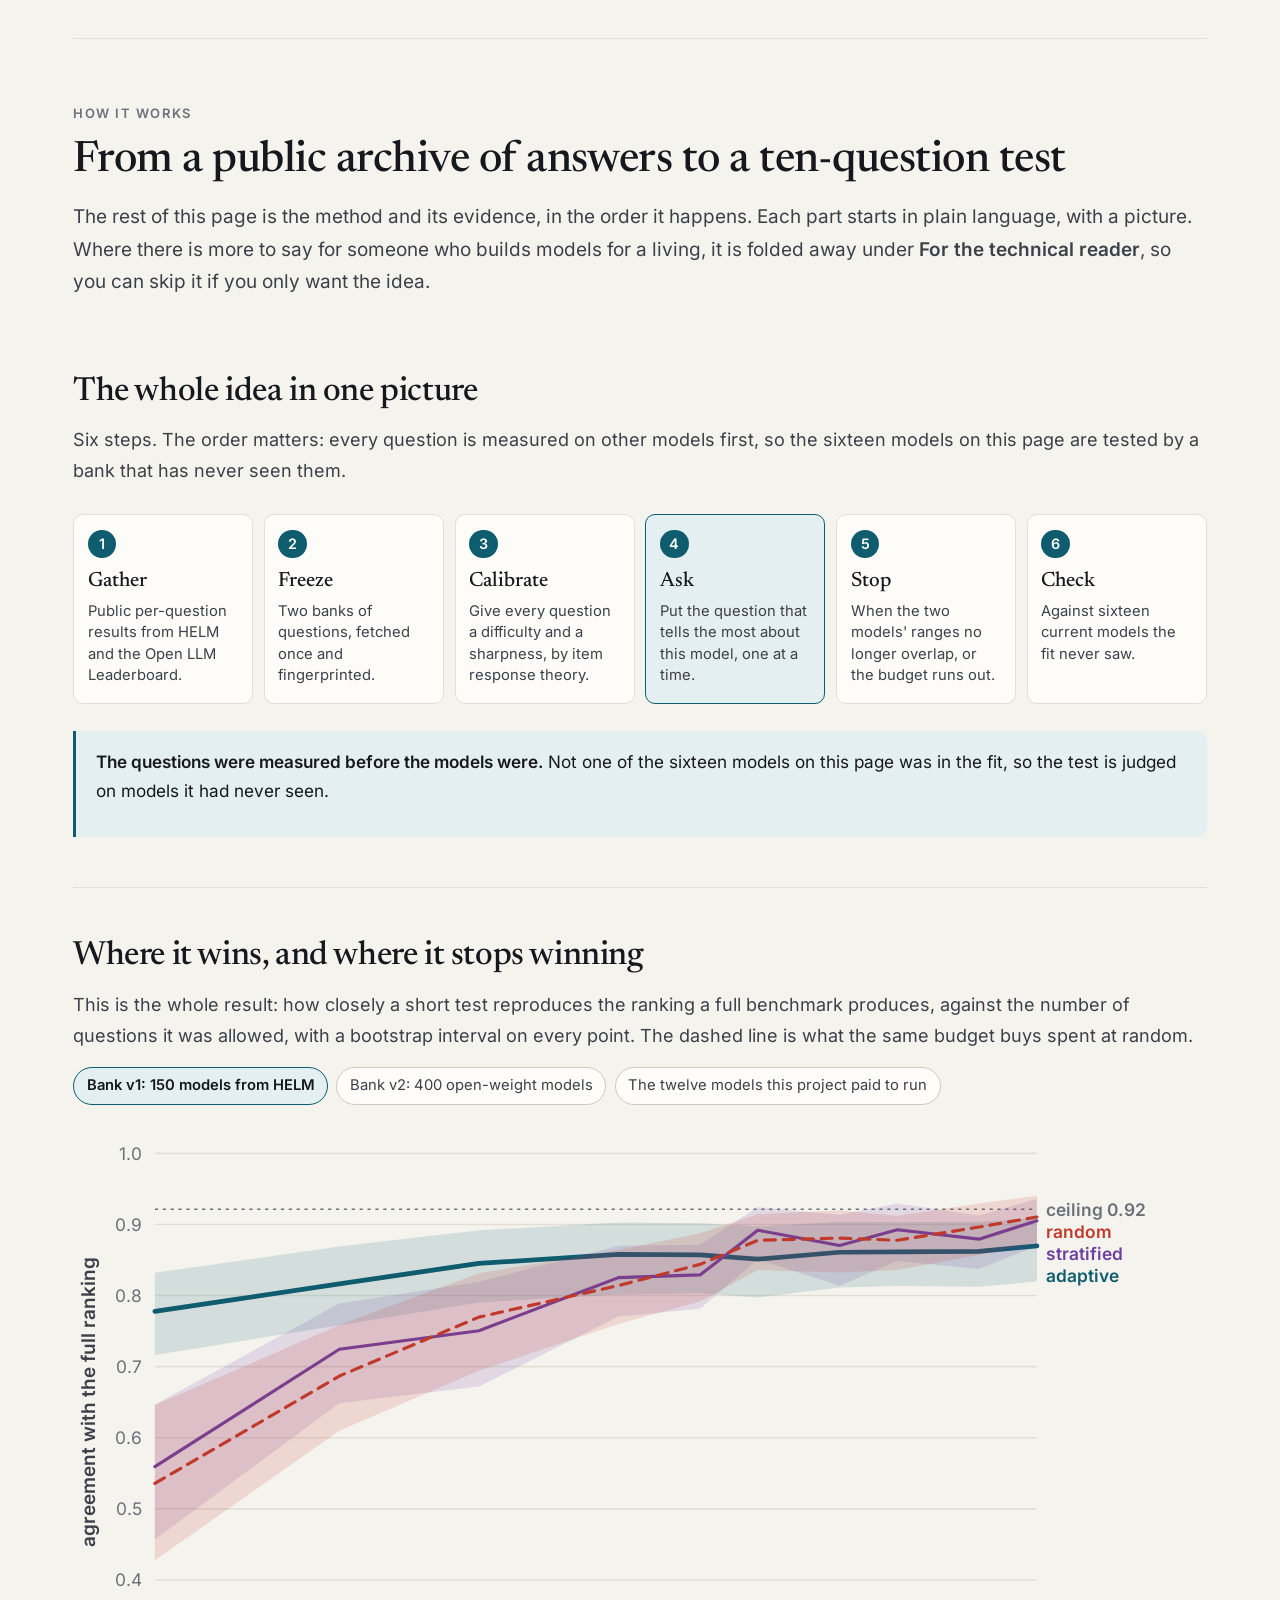
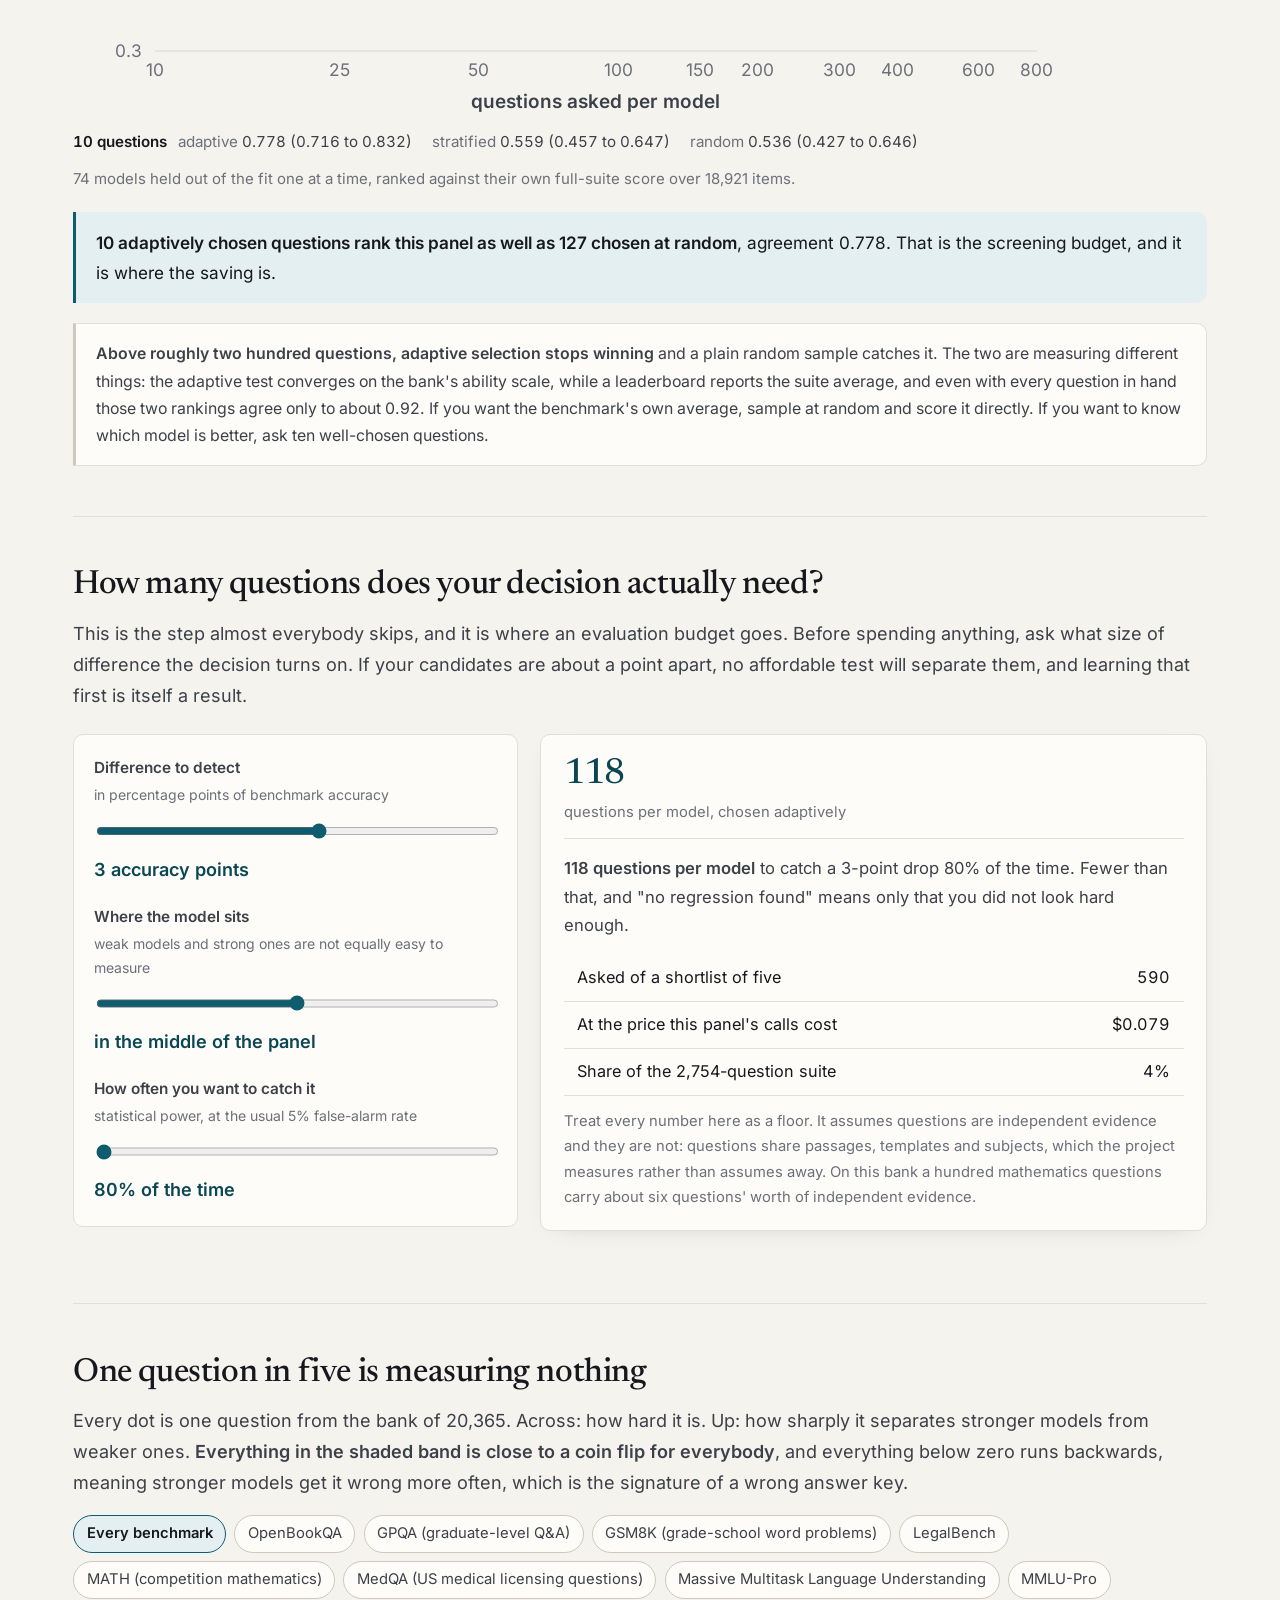
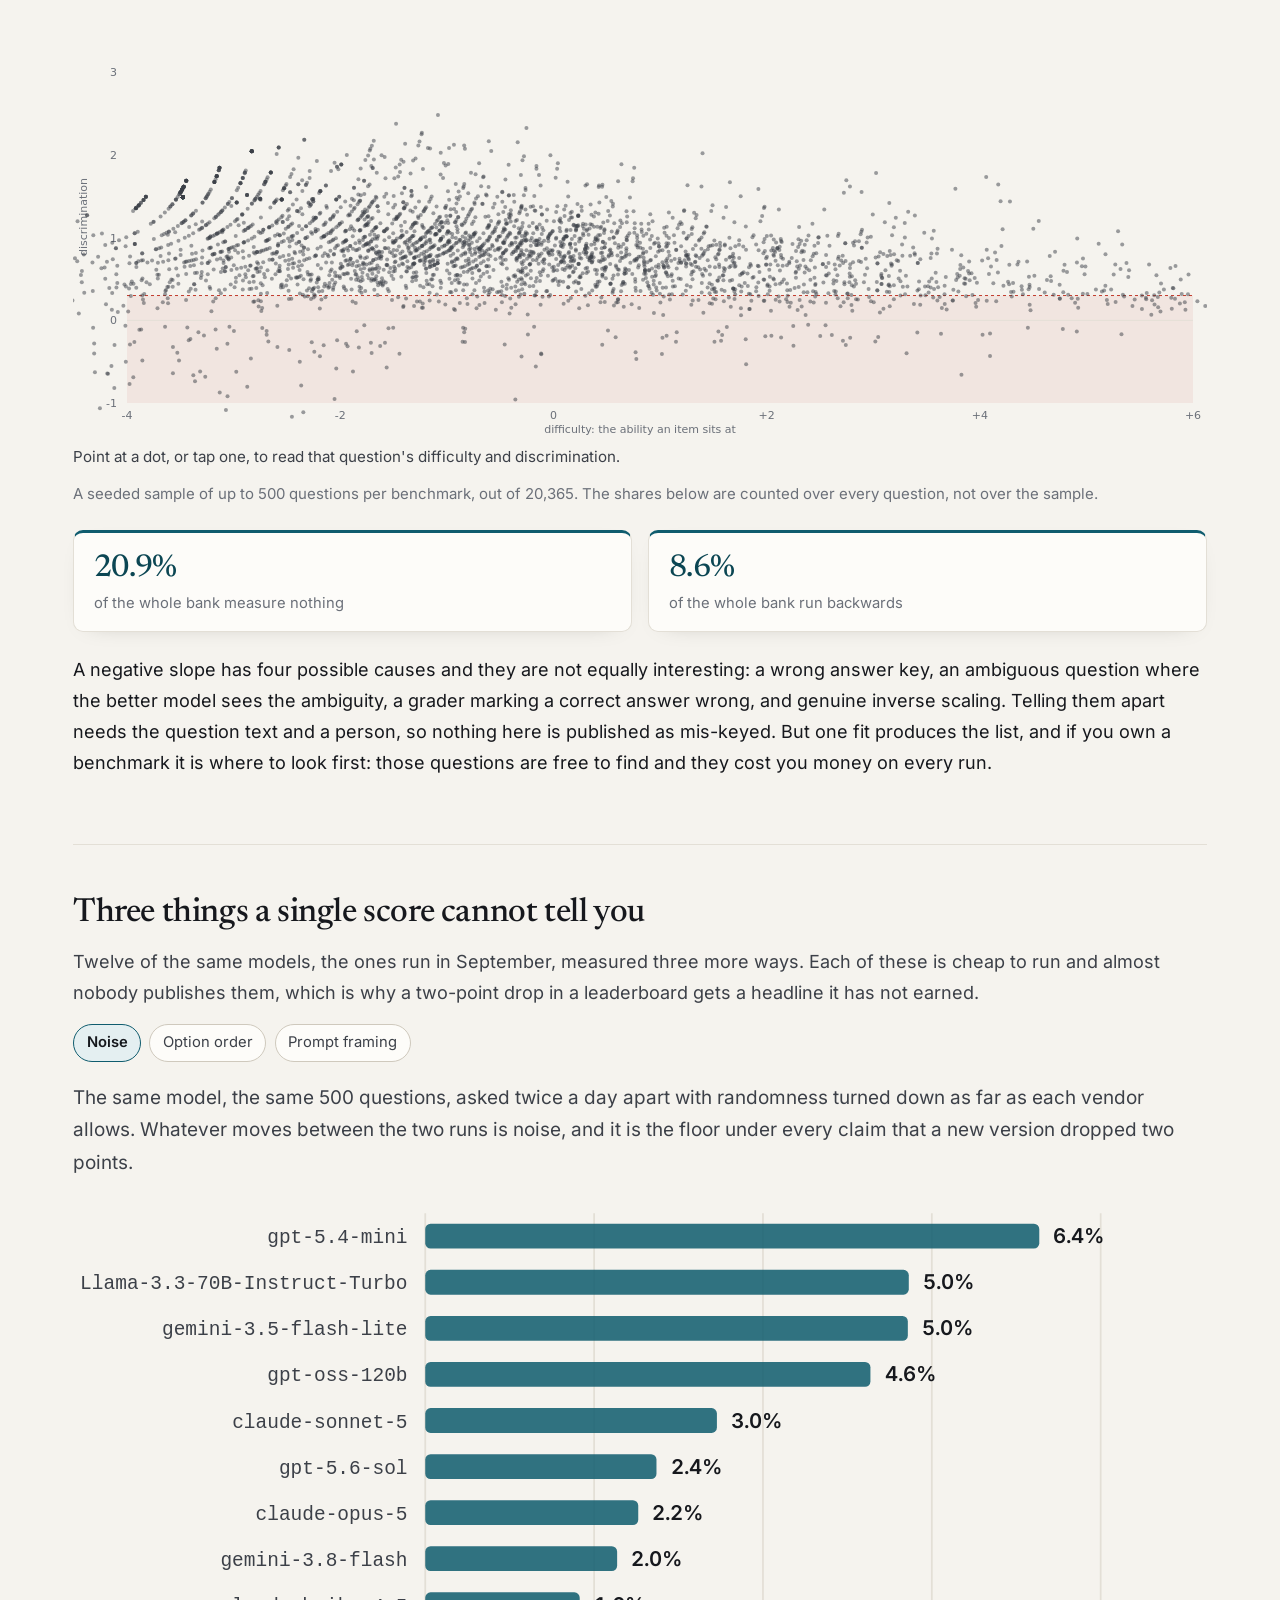
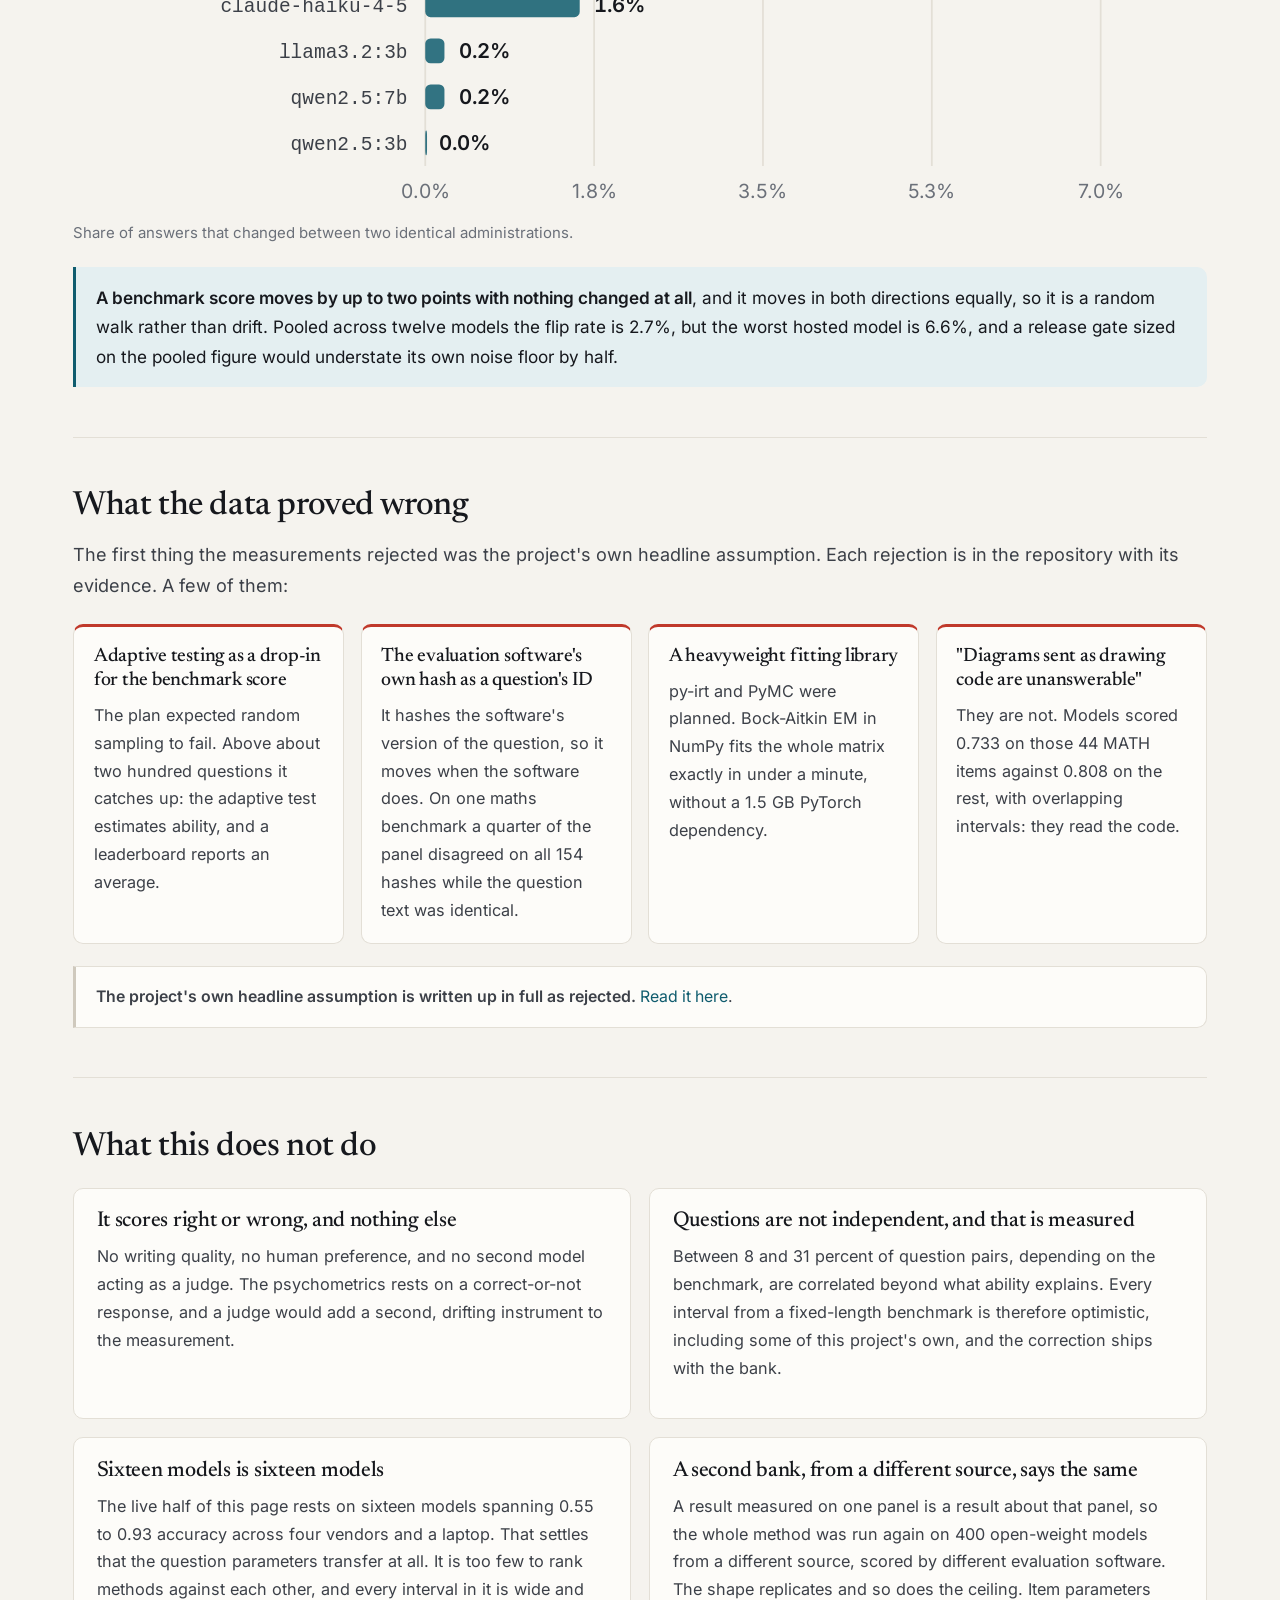
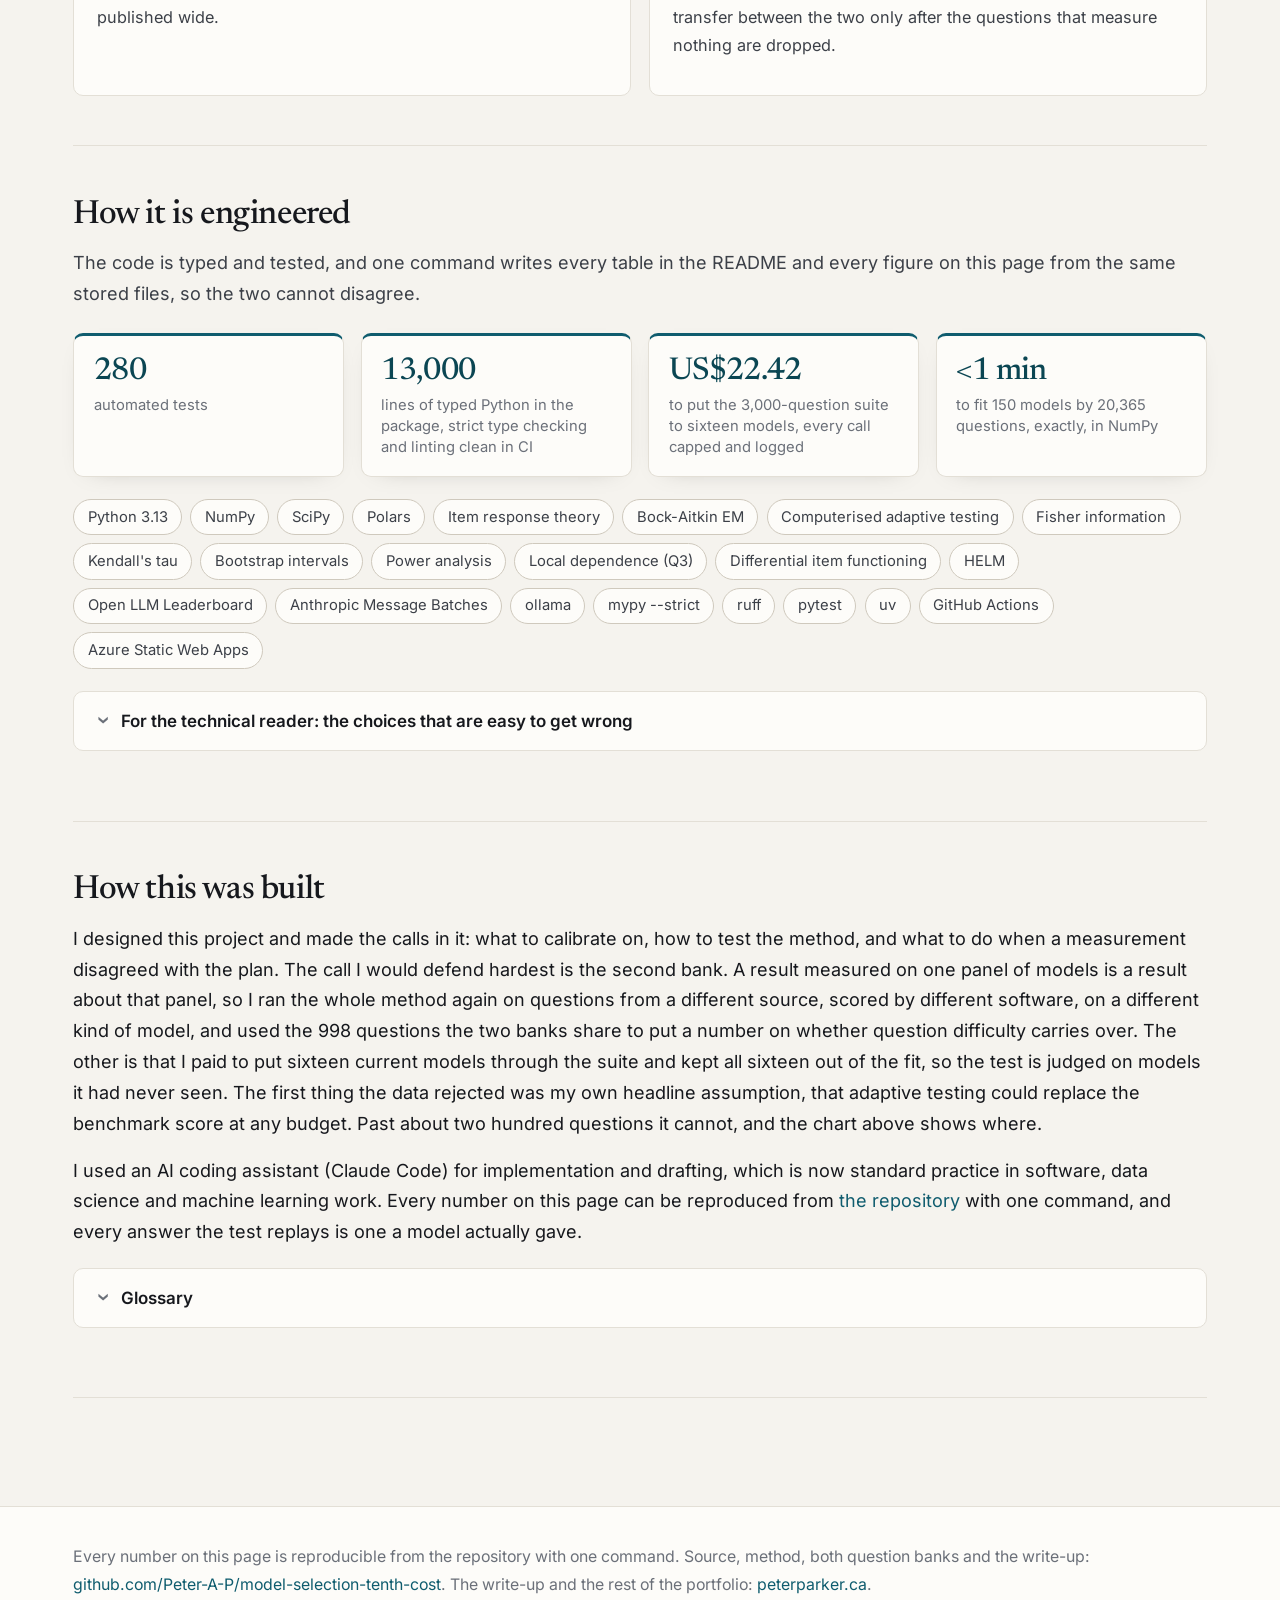
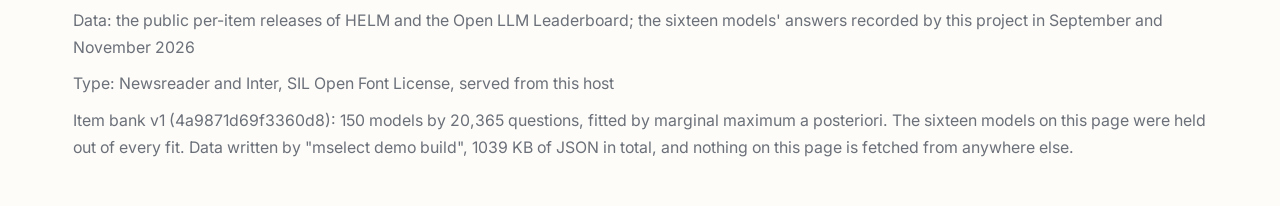
==== commit dcd88067: "The DeepSeek against Jev 1.14 film under the headline figures, framed as on project 10's page, and t" ====
--- a/demo/index.html
+++ b/demo/index.html
@@ -83,22 +83,17 @@
     </p>
   </header>
 
-  <nav class="toc" aria-label="On this page">
-    <p class="eyebrow">On this page</p>
-    <ol>
-      <li><a href="#idea">The idea in one table</a></li>
-      <li><a href="#run">Run the test yourself</a></li>
-      <li><a href="#picture">The whole idea in one picture</a></li>
-      <li><a href="#curve">Where it wins, and where it stops winning</a></li>
-      <li><a href="#power">How many questions does your decision need?</a></li>
-      <li><a href="#dead">One question in five is measuring nothing</a></li>
-      <li><a href="#hidden">Three things a single score cannot tell you</a></li>
-      <li><a href="#refuted">What the data proved wrong</a></li>
-      <li><a href="#limits">What this does not do</a></li>
-      <li><a href="#engineering">How it is engineered</a></li>
-      <li><a href="#built">How this was built</a></li>
-    </ol>
-  </nav>
+
+  <section class="section" id="watch">
+    <h2>Watch two models told apart</h2>
+    <p class="section-lead">
+      Thirty-seven seconds, with sound: DeepSeek V4.1 Flash, a text model, against Jev 1.14, a decision model, on the recorded answers this page replays. The adaptive test settles which is better while questions asked at random are still undecided, and every number in the film comes from those recorded answers.
+    </p>
+    <video class="demo-video" controls playsinline preload="metadata" poster="video/film-poster.jpg" src="video/film.mp4">
+      Your browser cannot play this video. <a href="video/film.mp4">Download it</a> instead.
+    </video>
+    <p class="demo-video-note">Run the same race yourself, or any other pair, in the next section.</p>
+  </section>
 
   <noscript>
     <p class="warning">
--- a/demo/style.css
+++ b/demo/style.css
@@ -876,3 +876,7 @@
 }
 
 .arch-back { margin: 1.5rem 0 0; font-size: 0.95rem; }
+
+/* The film under the headline figures, sized and framed as on project 10's page. */
+.demo-video { display: block; width: 100%; max-width: 52rem; aspect-ratio: 1; margin: 1rem auto 0; border-radius: var(--radius); background: #0a111c; box-shadow: var(--shadow); }
+.demo-video-note { max-width: 52rem; margin: 0.6rem auto 0; font-size: 0.9rem; color: var(--ink-faint); text-align: center; }
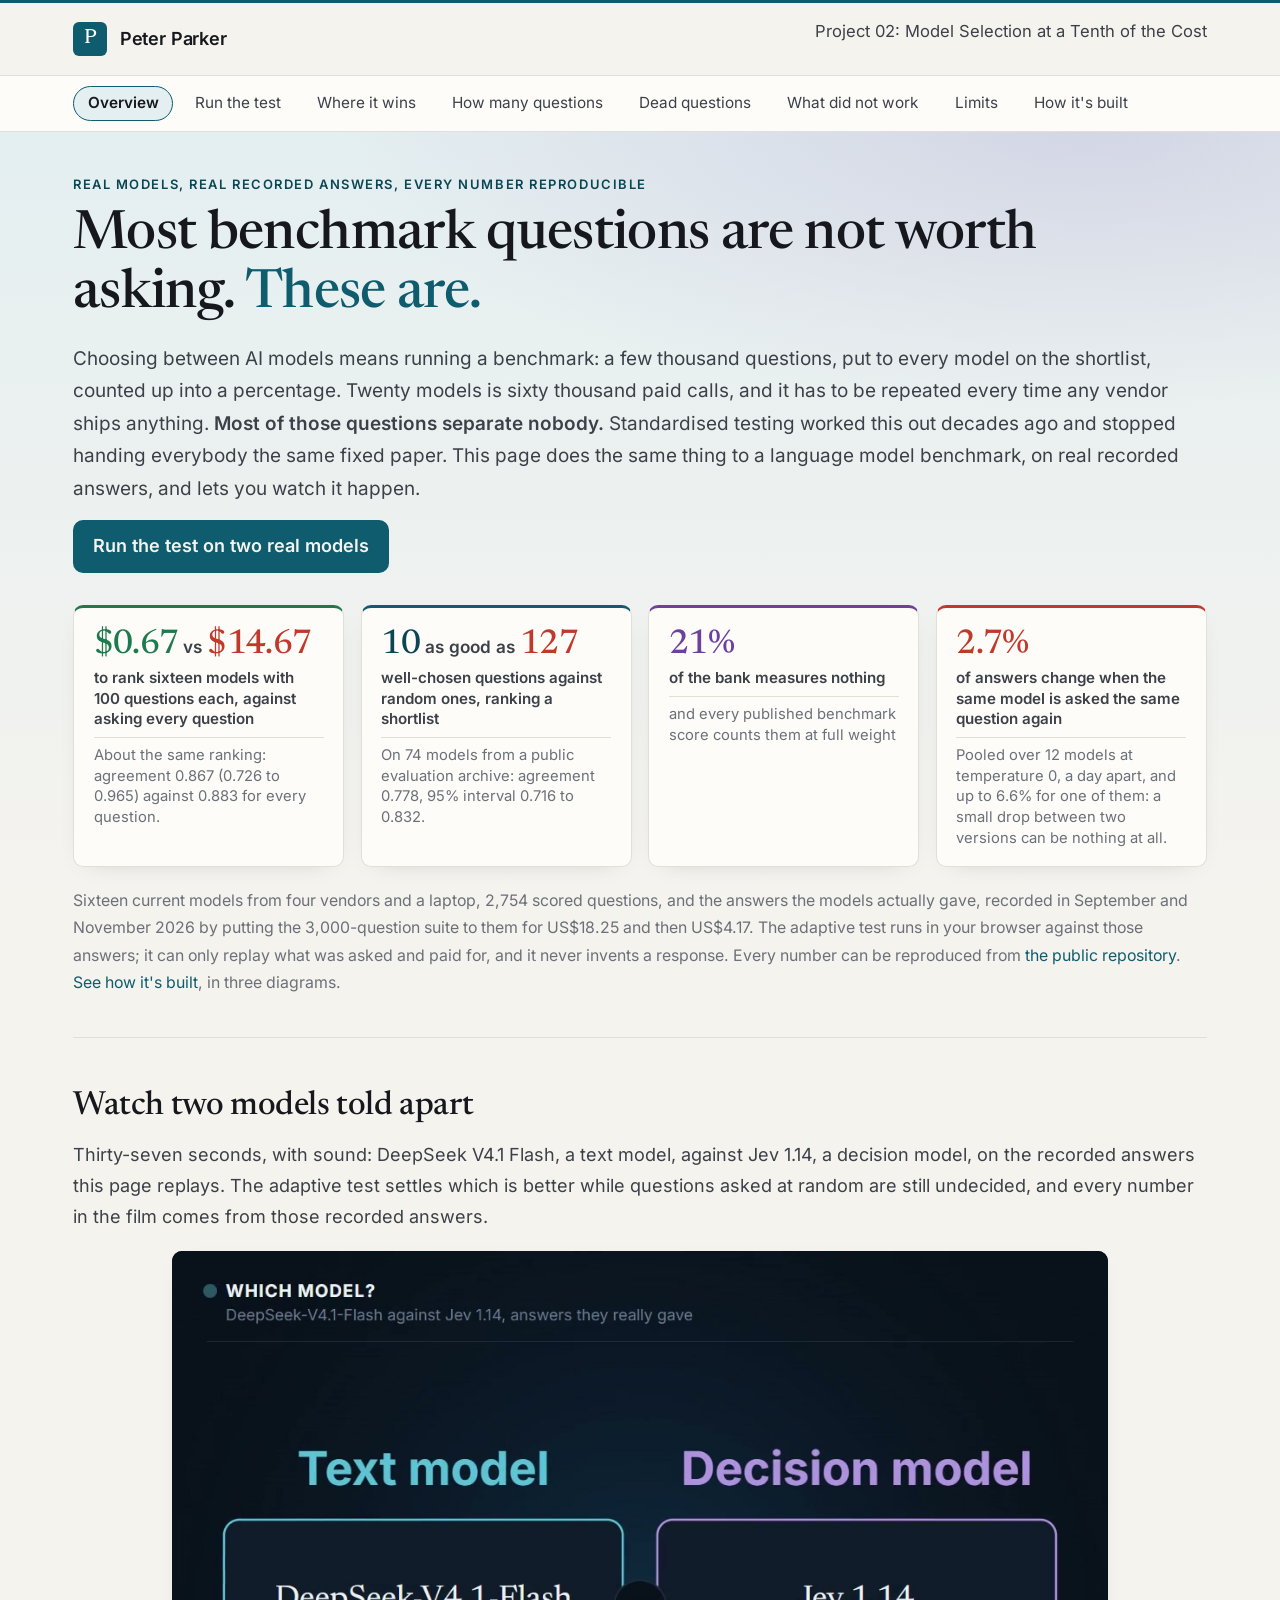
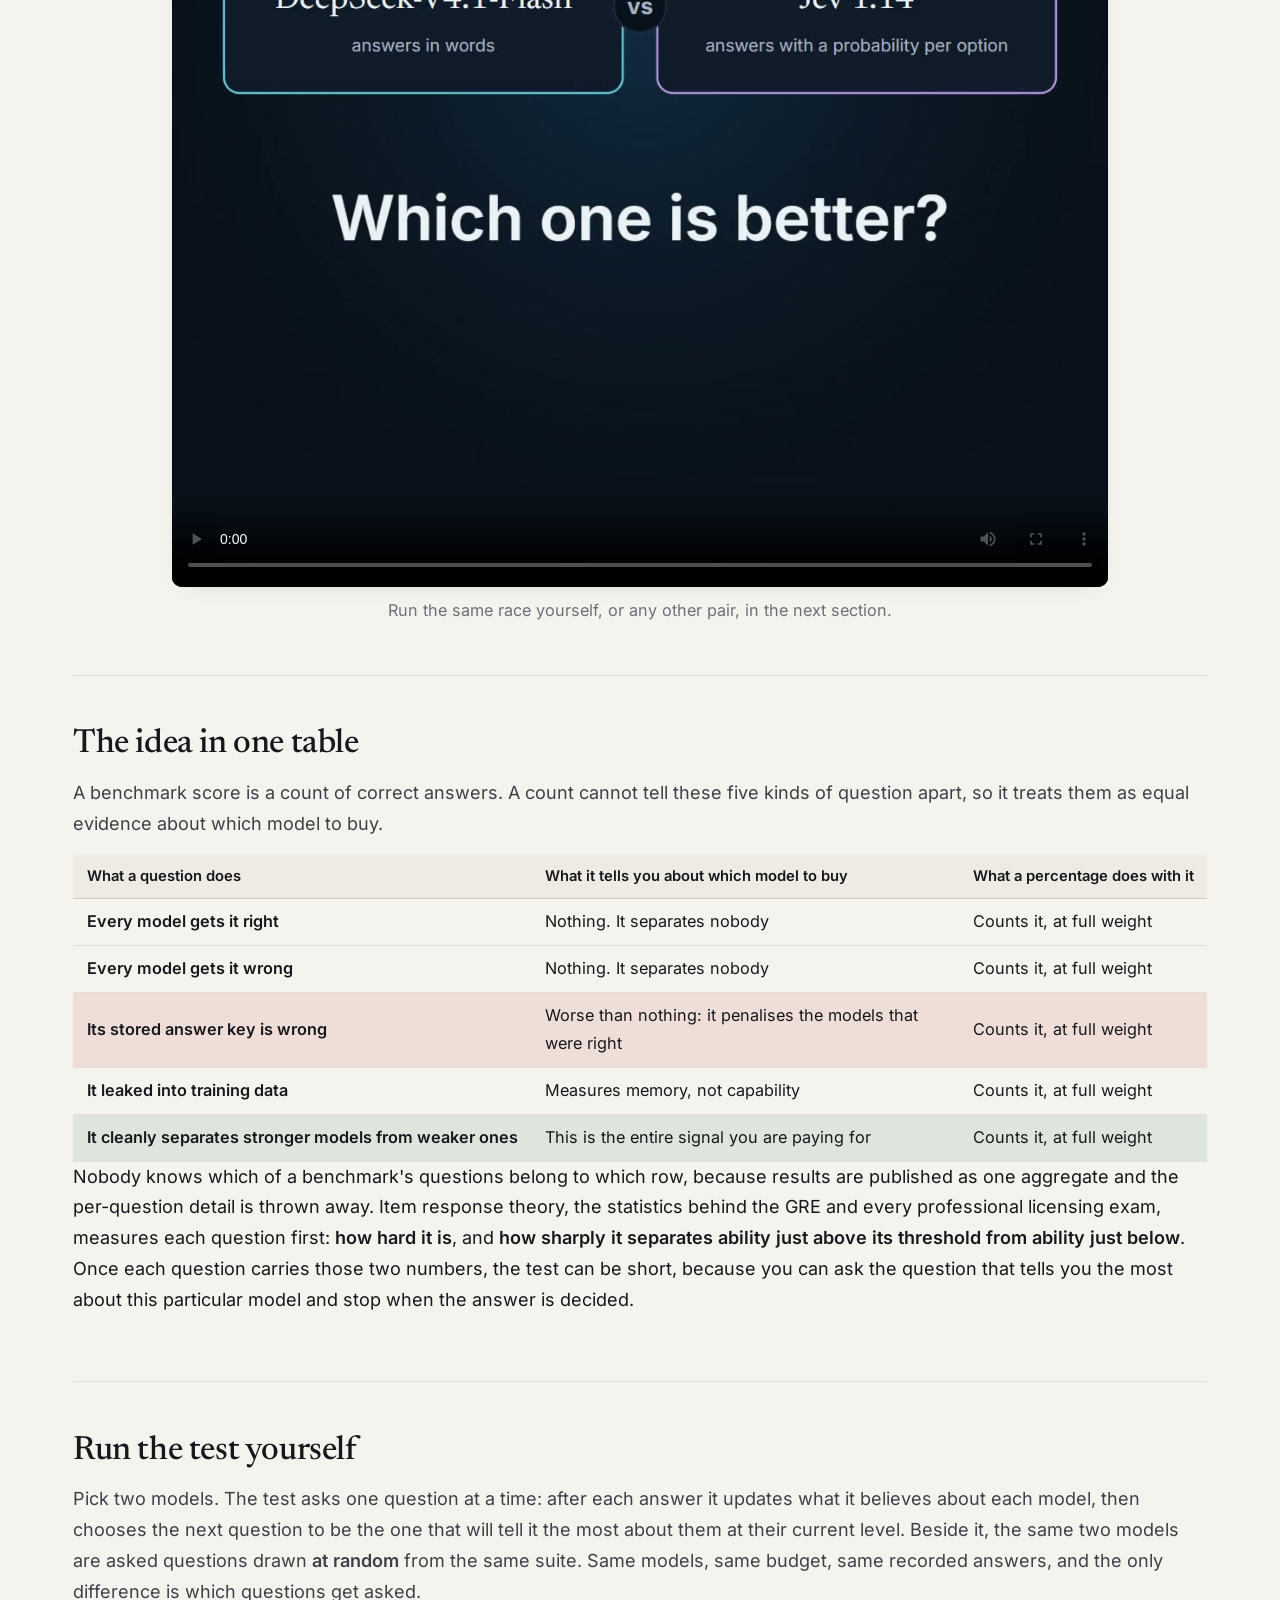
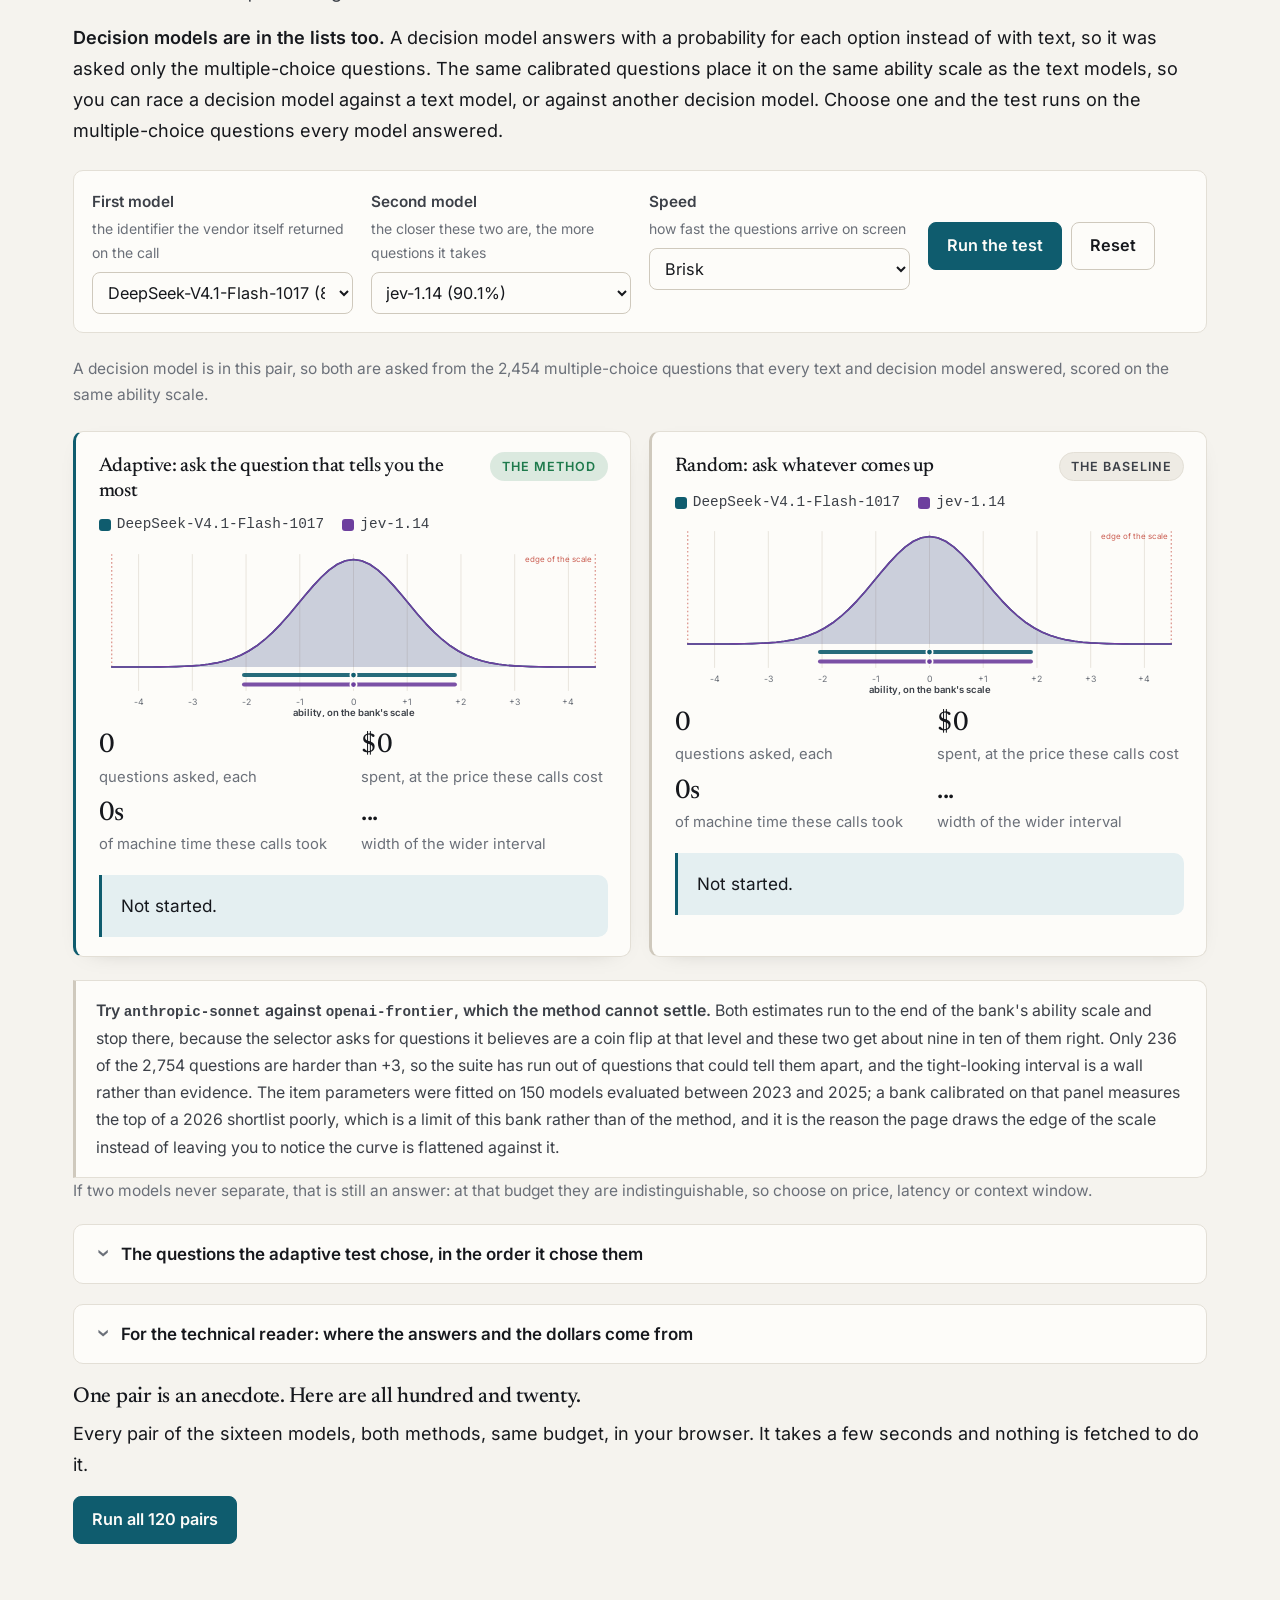
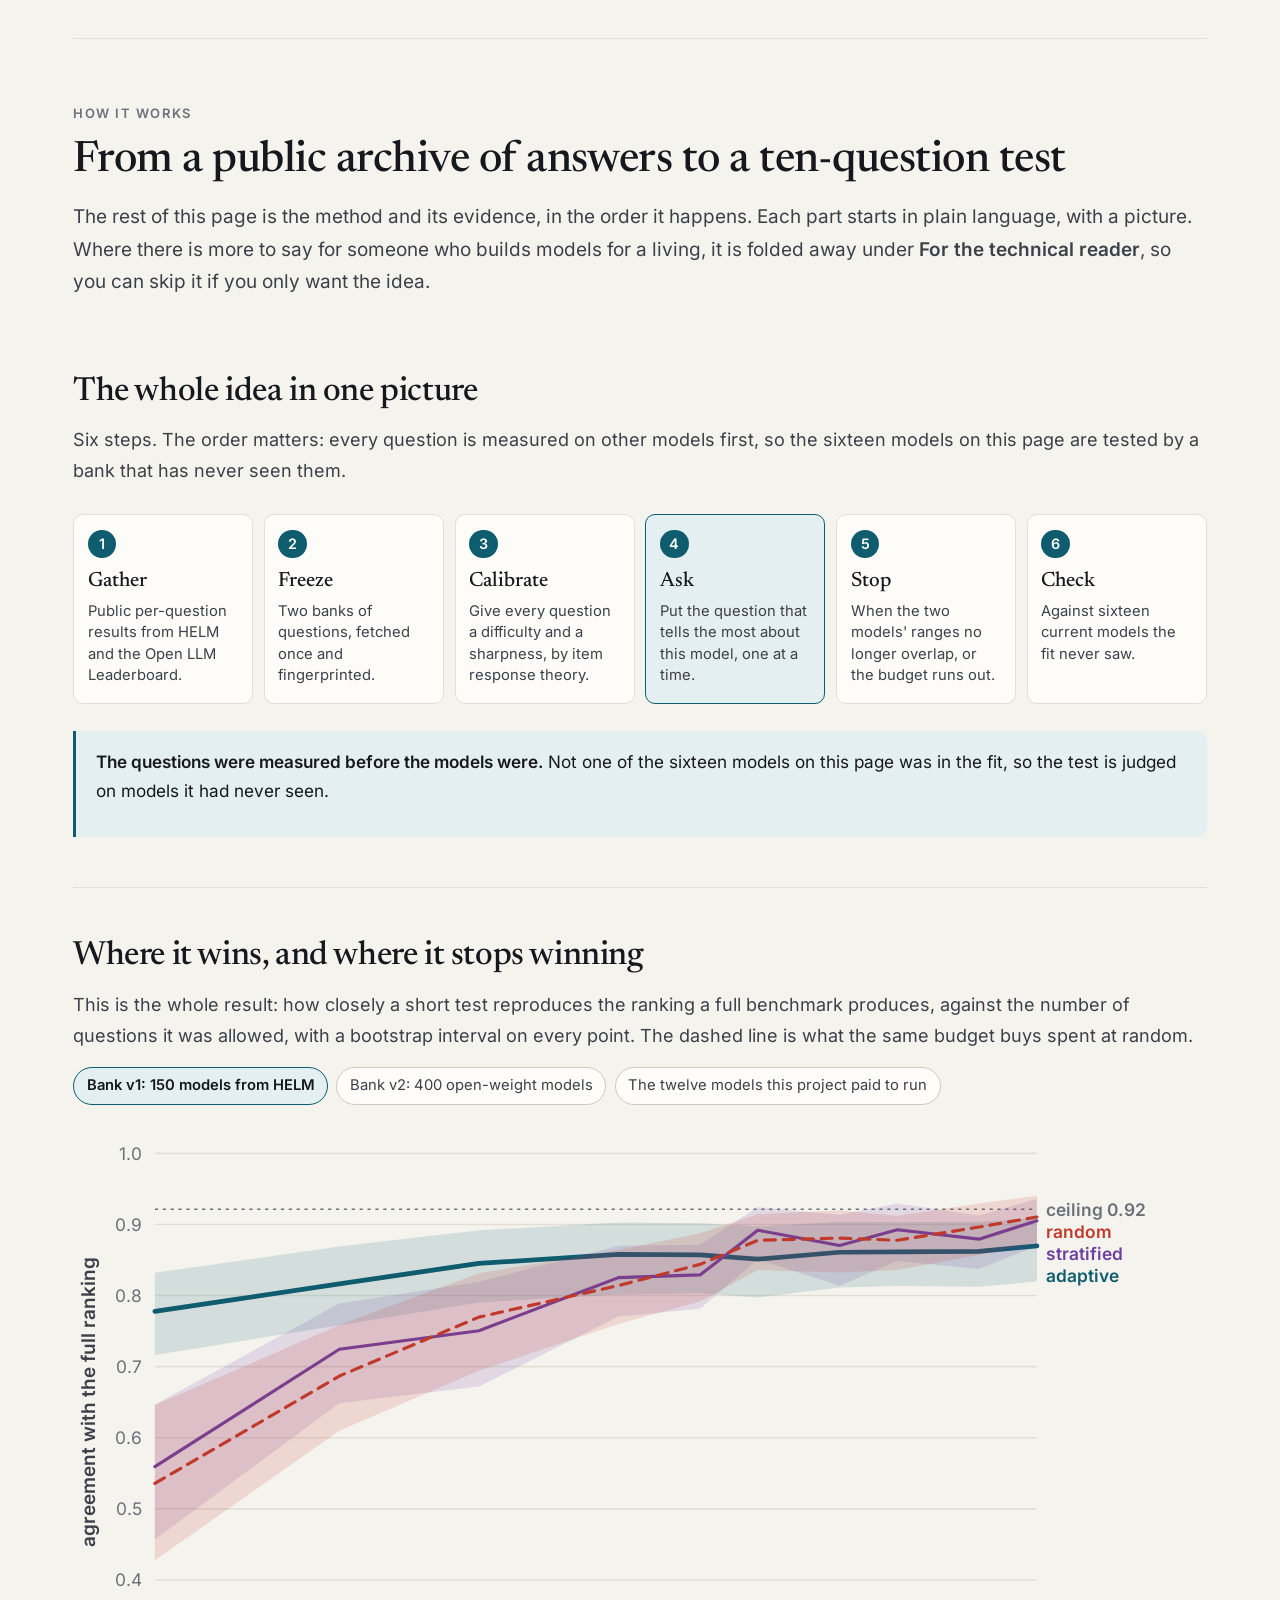
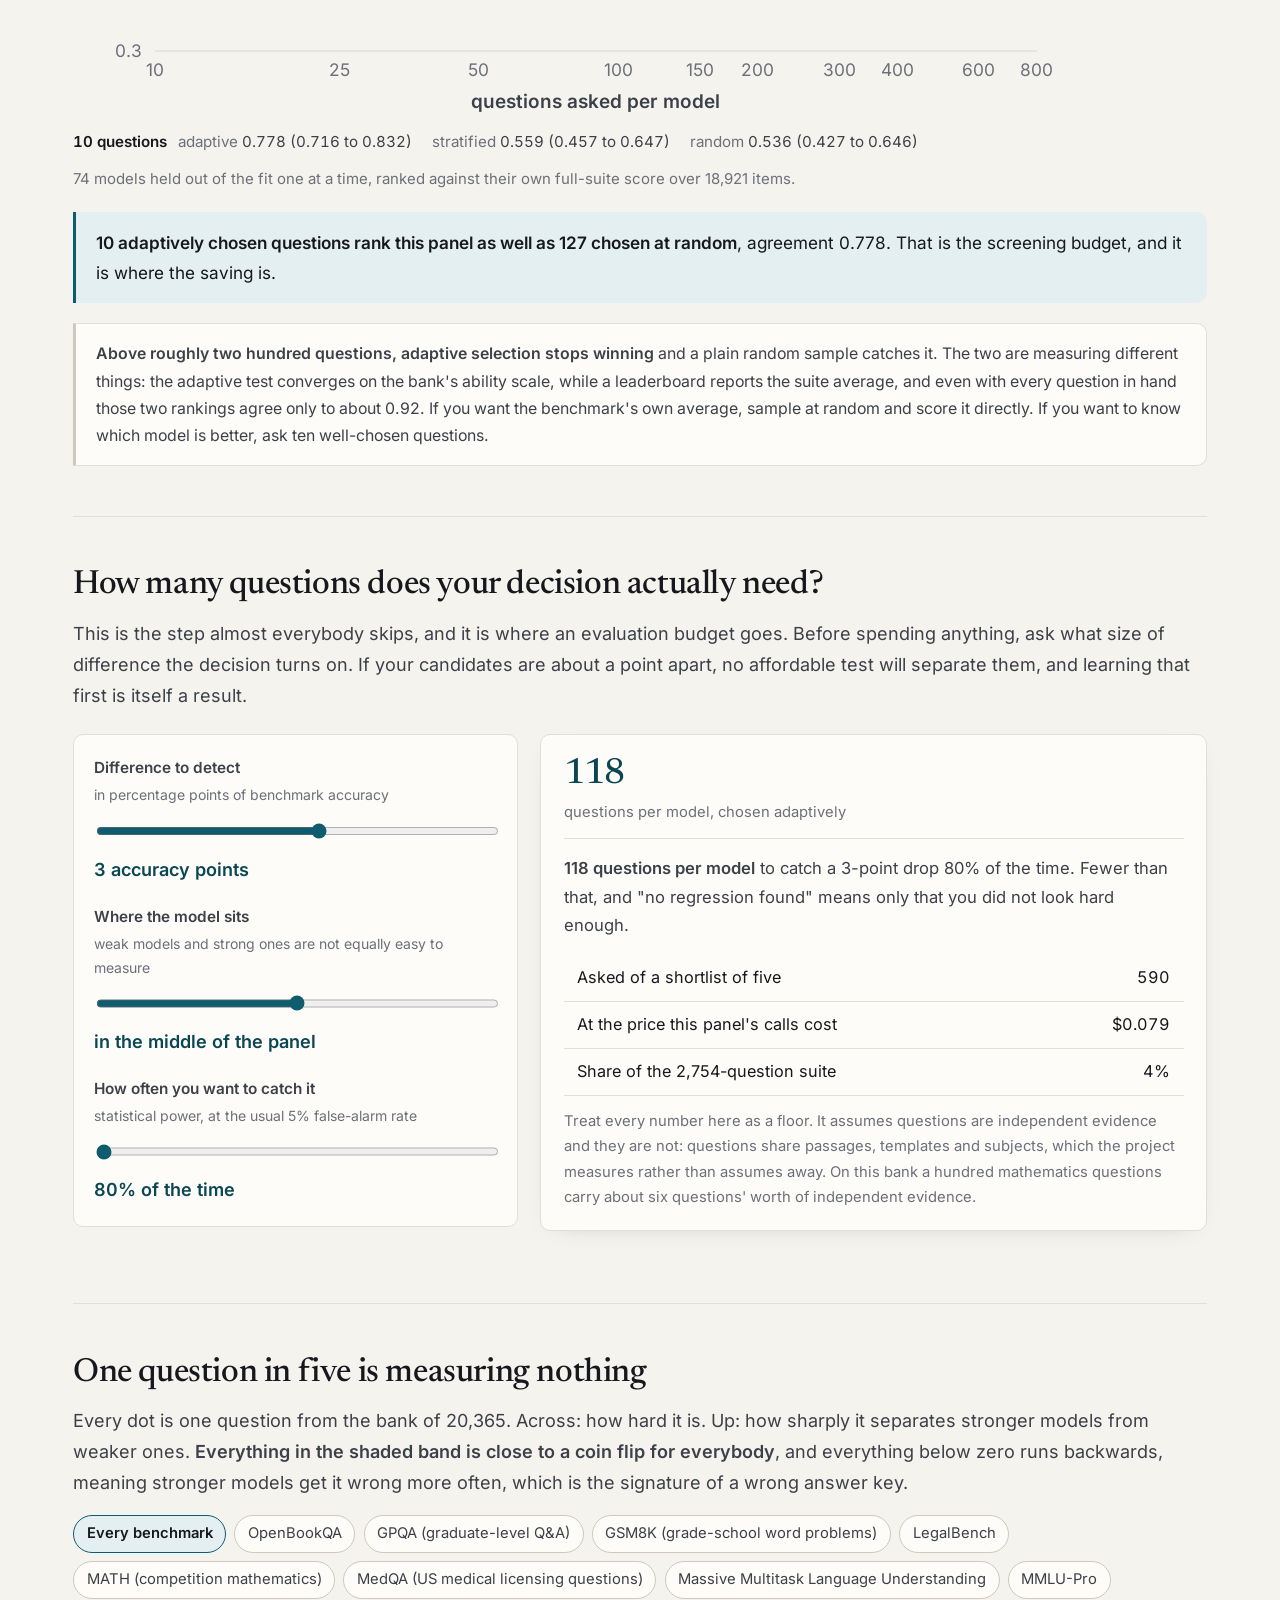
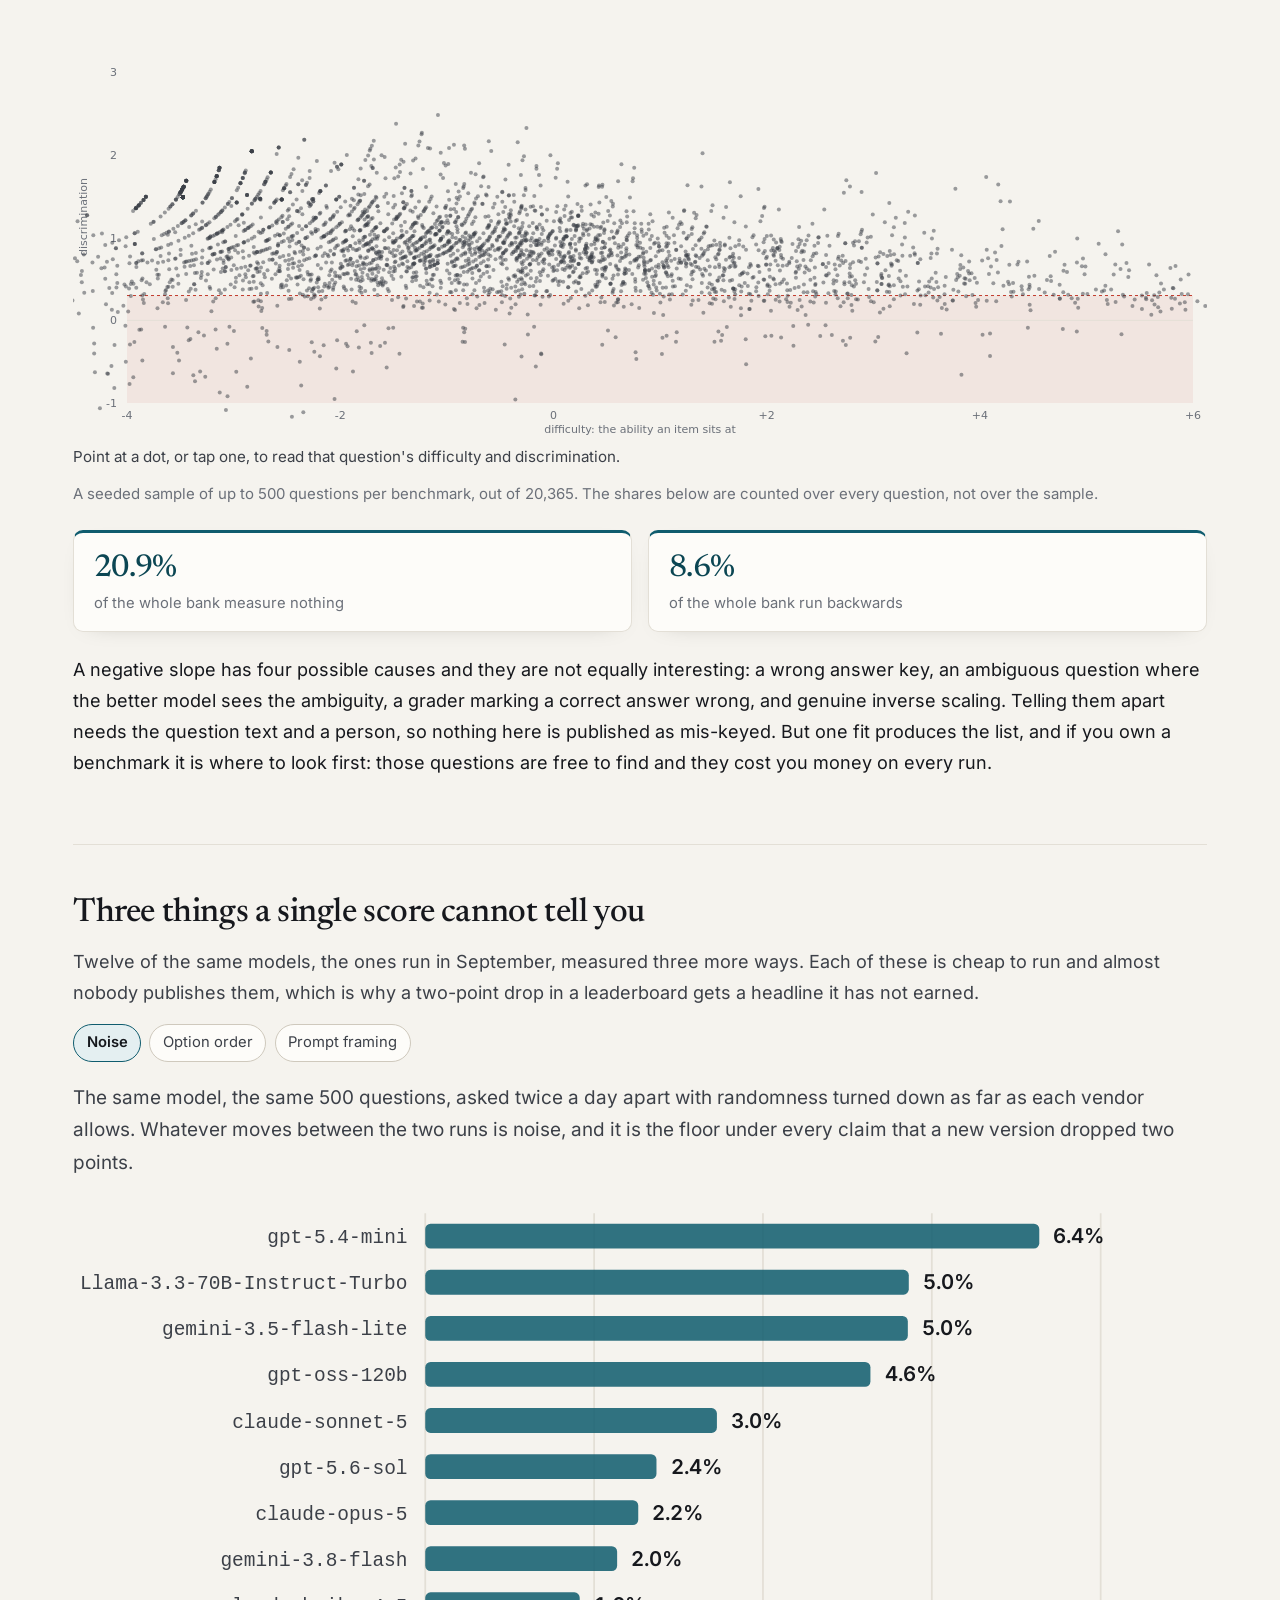
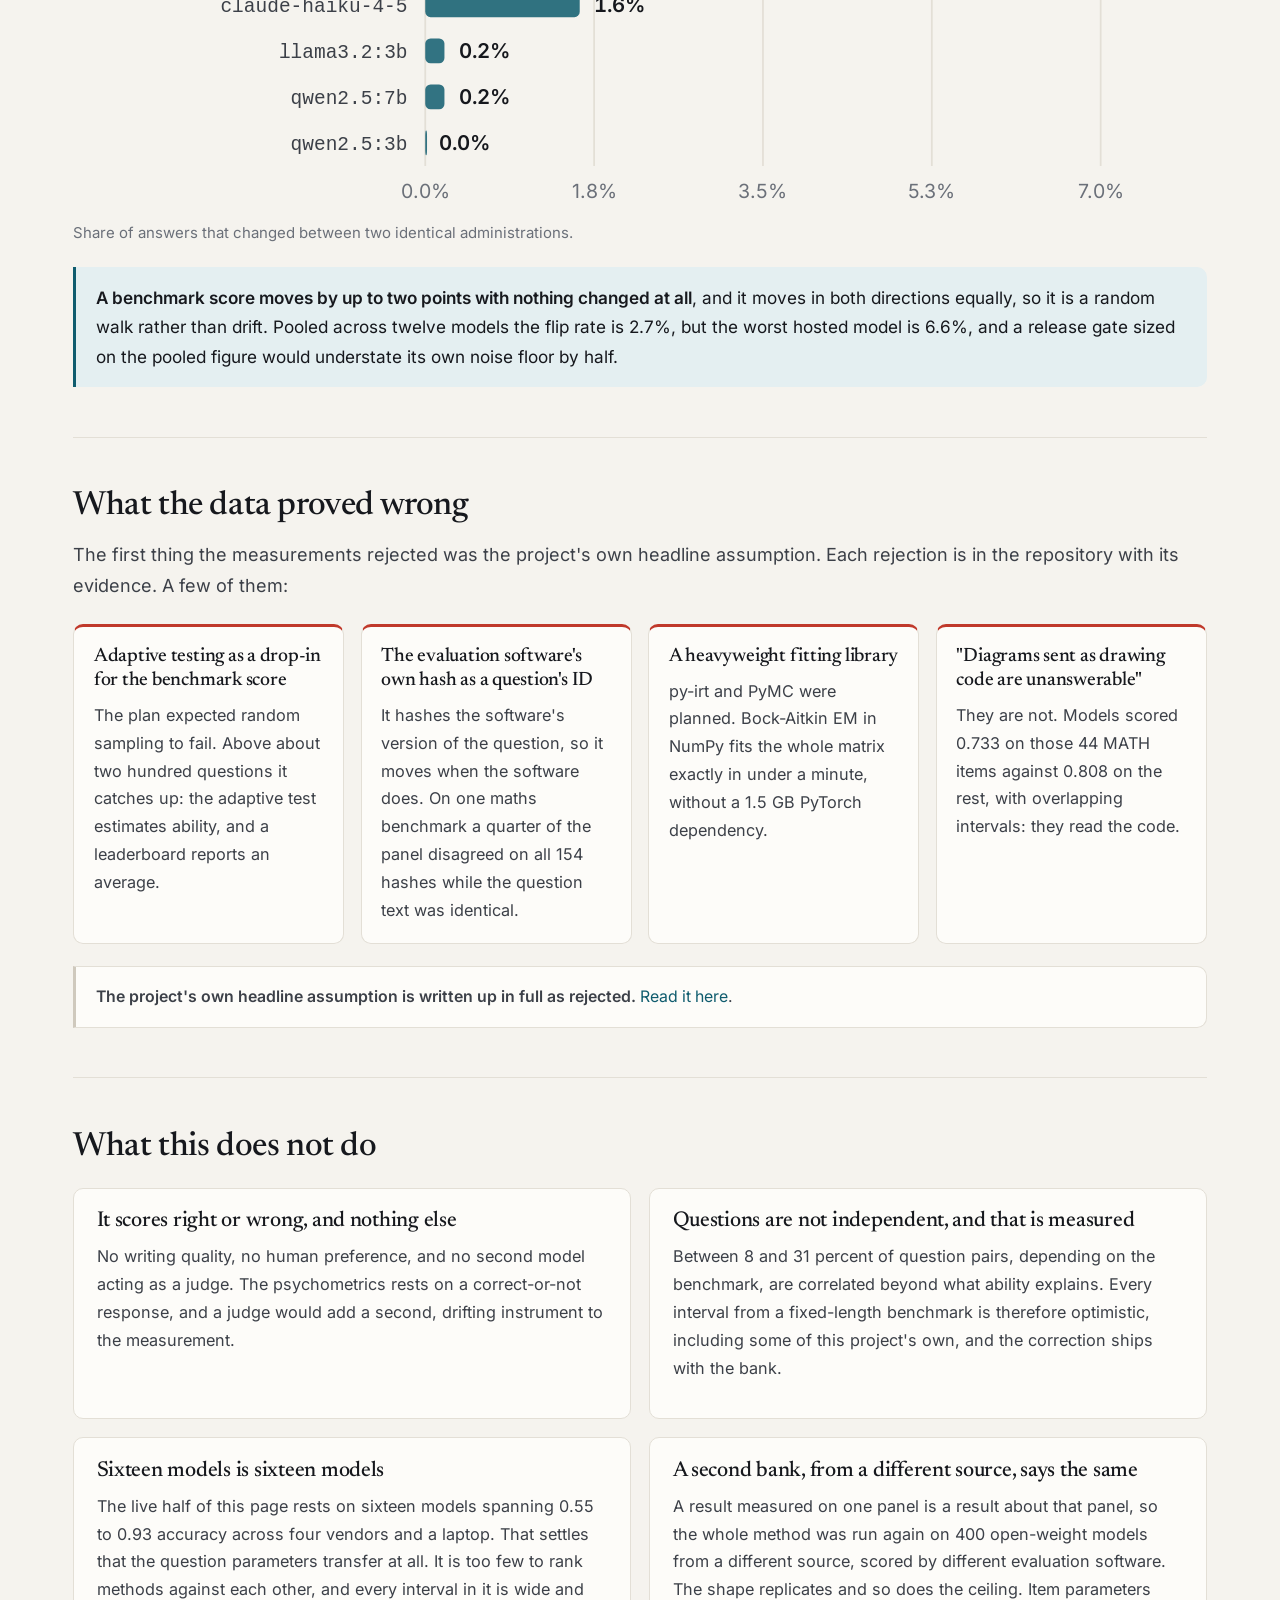
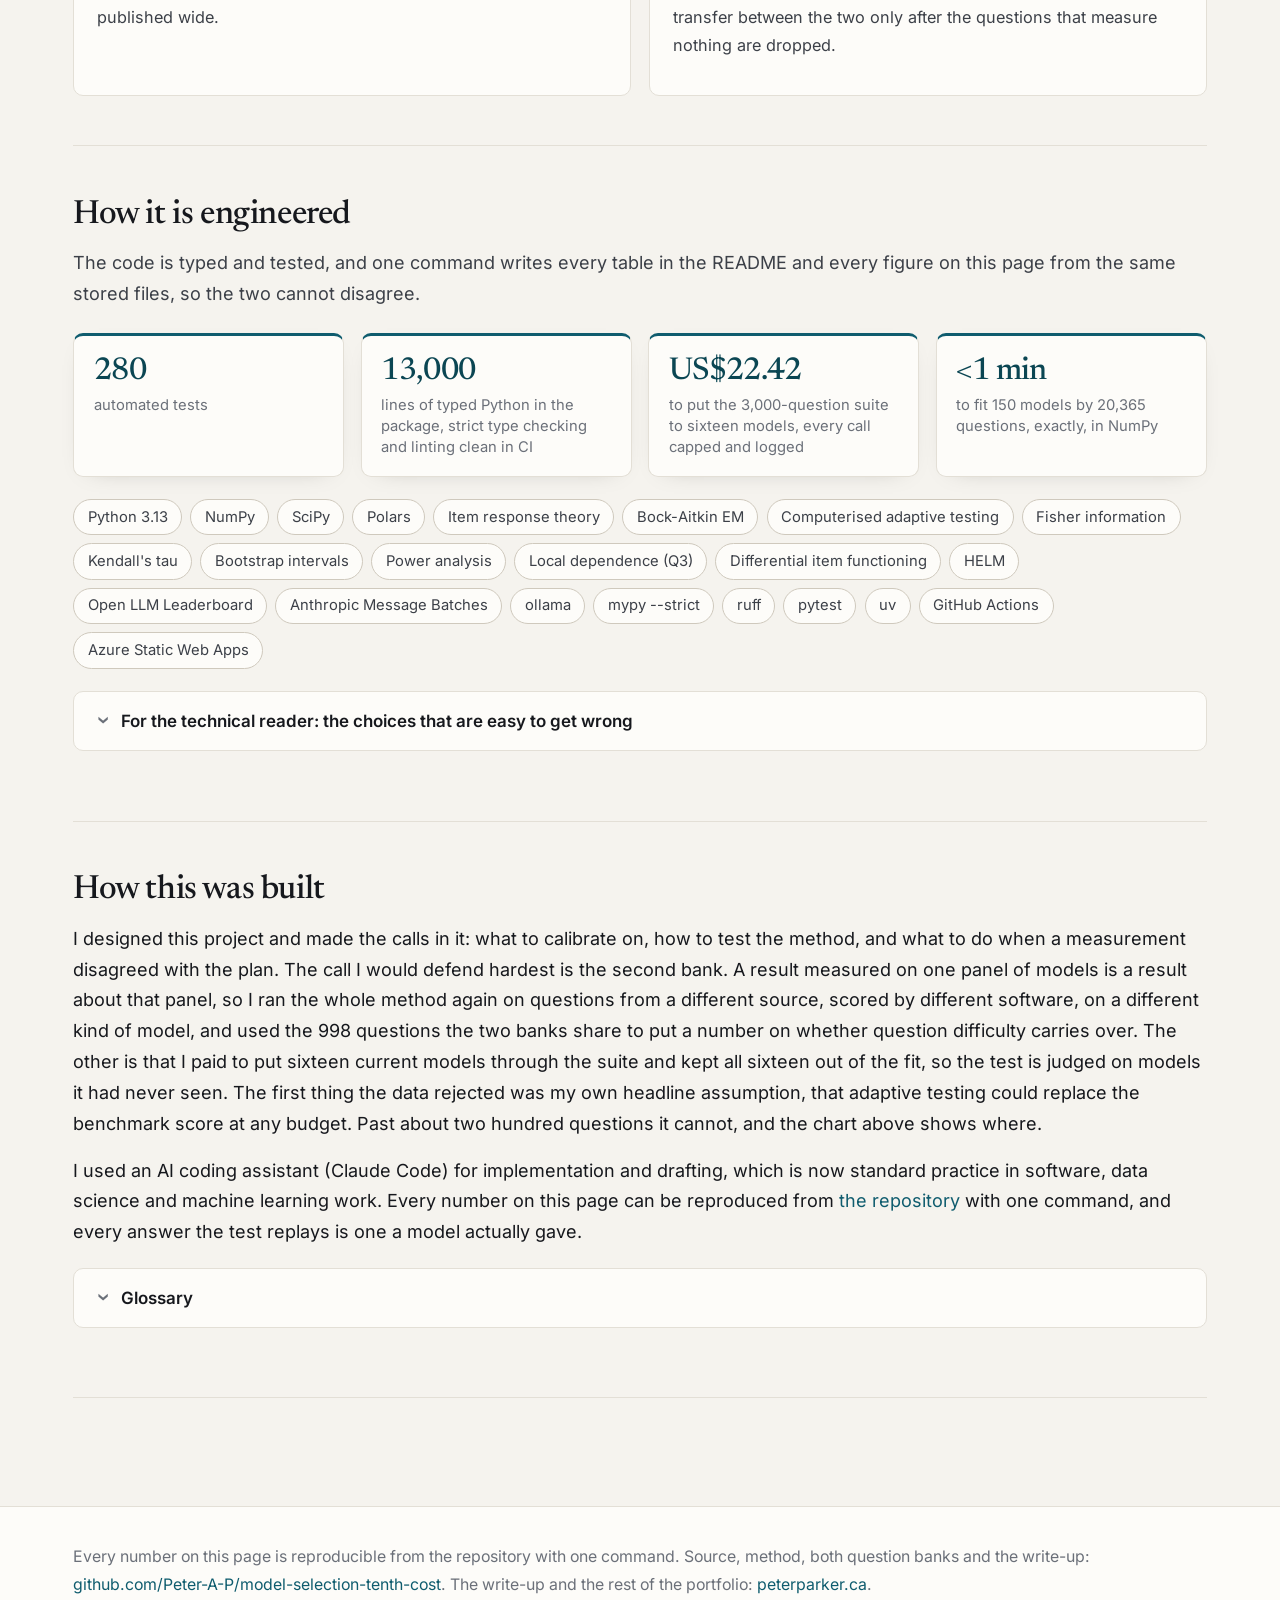
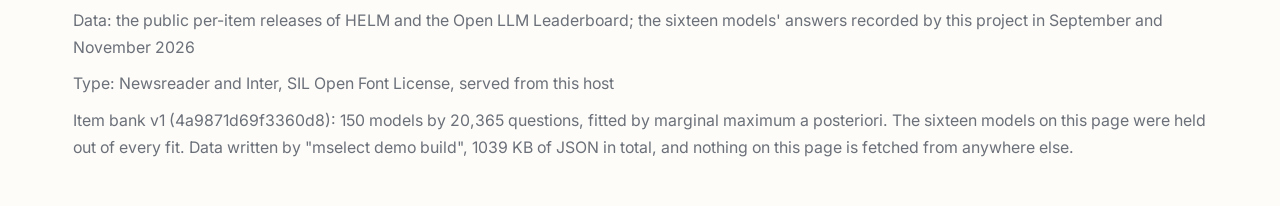
==== commit 1518c7ca: "The film's opening screen on the page is its frame at two seconds, the two models and the question" ====
--- a/demo/index.html
+++ b/demo/index.html
@@ -89,7 +89,7 @@
     <p class="section-lead">
       Thirty-seven seconds, with sound: DeepSeek V4.1 Flash, a text model, against Jev 1.14, a decision model, on the recorded answers this page replays. The adaptive test settles which is better while questions asked at random are still undecided, and every number in the film comes from those recorded answers.
     </p>
-    <video class="demo-video" controls playsinline preload="metadata" poster="video/film-poster.jpg" src="video/film.mp4">
+    <video class="demo-video" controls playsinline preload="metadata" poster="video/film-poster.jpg?v=2" src="video/film.mp4">
       Your browser cannot play this video. <a href="video/film.mp4">Download it</a> instead.
     </video>
     <p class="demo-video-note">Run the same race yourself, or any other pair, in the next section.</p>
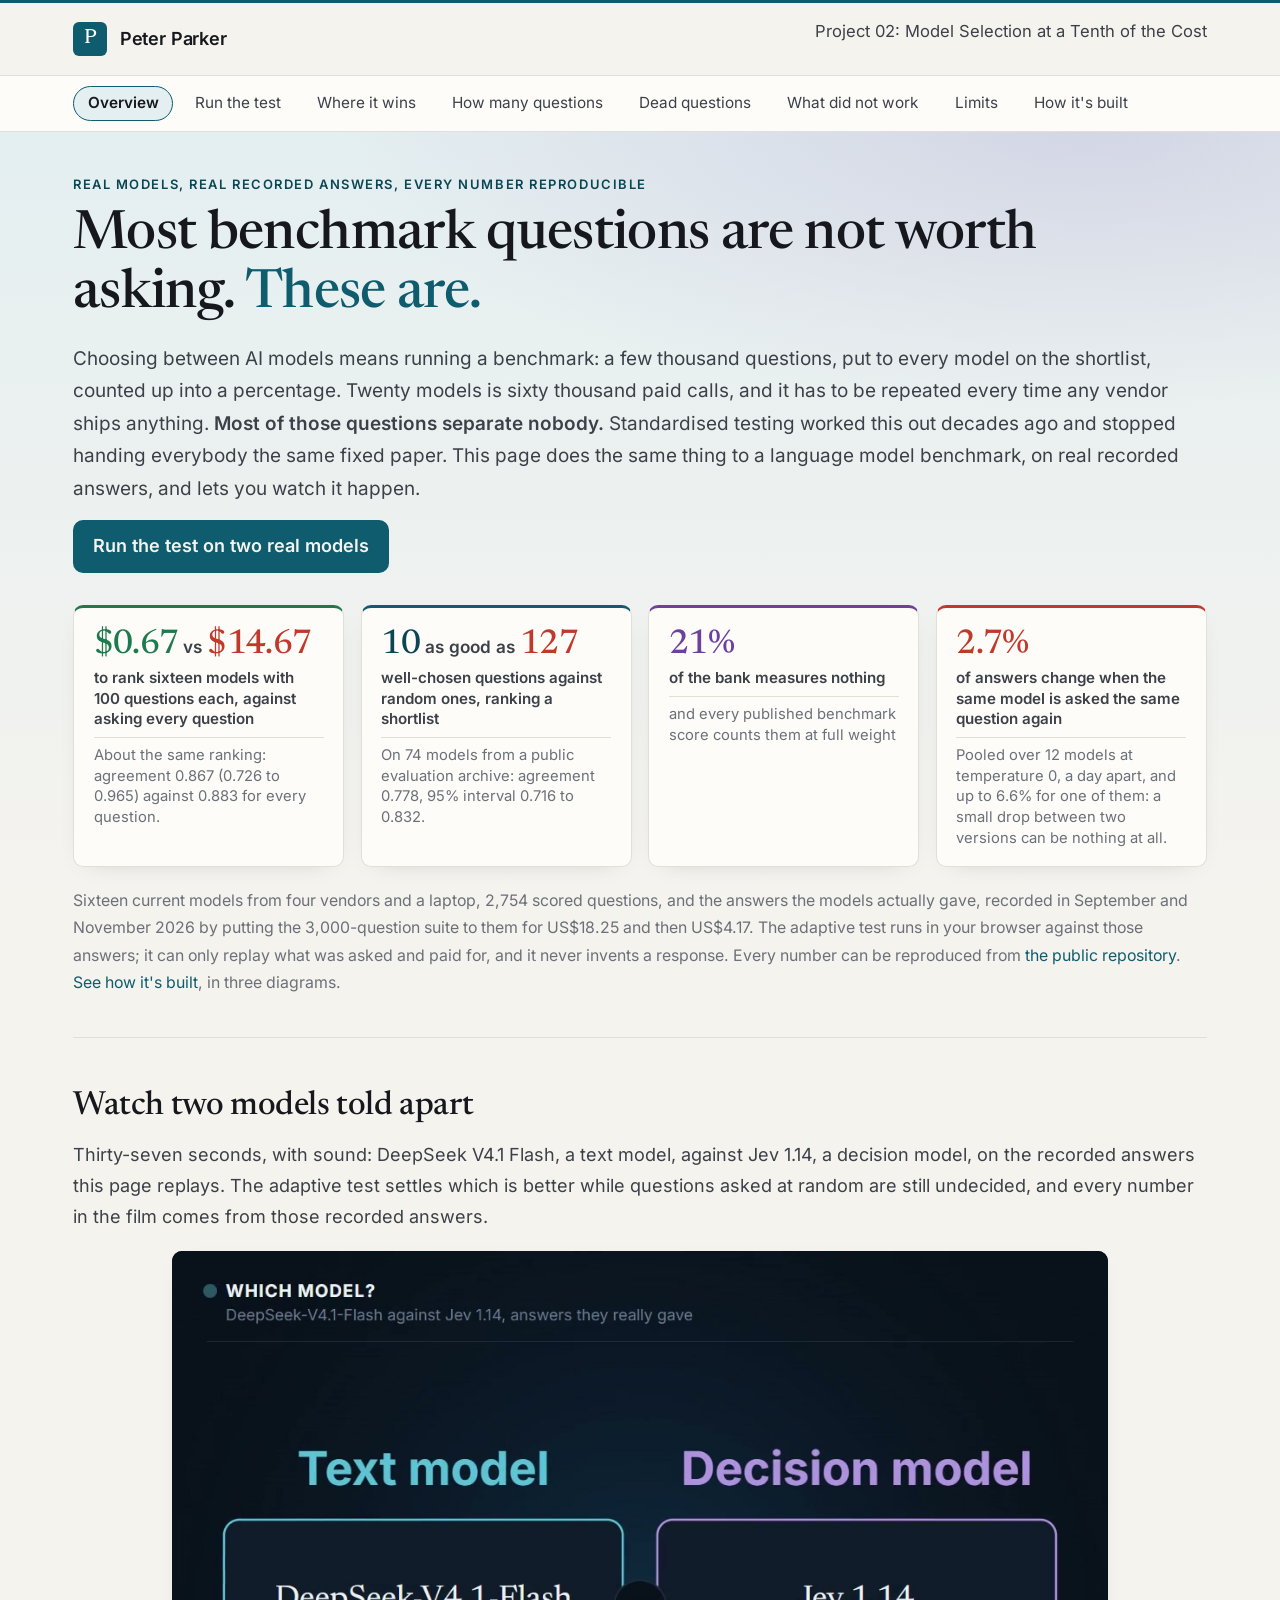
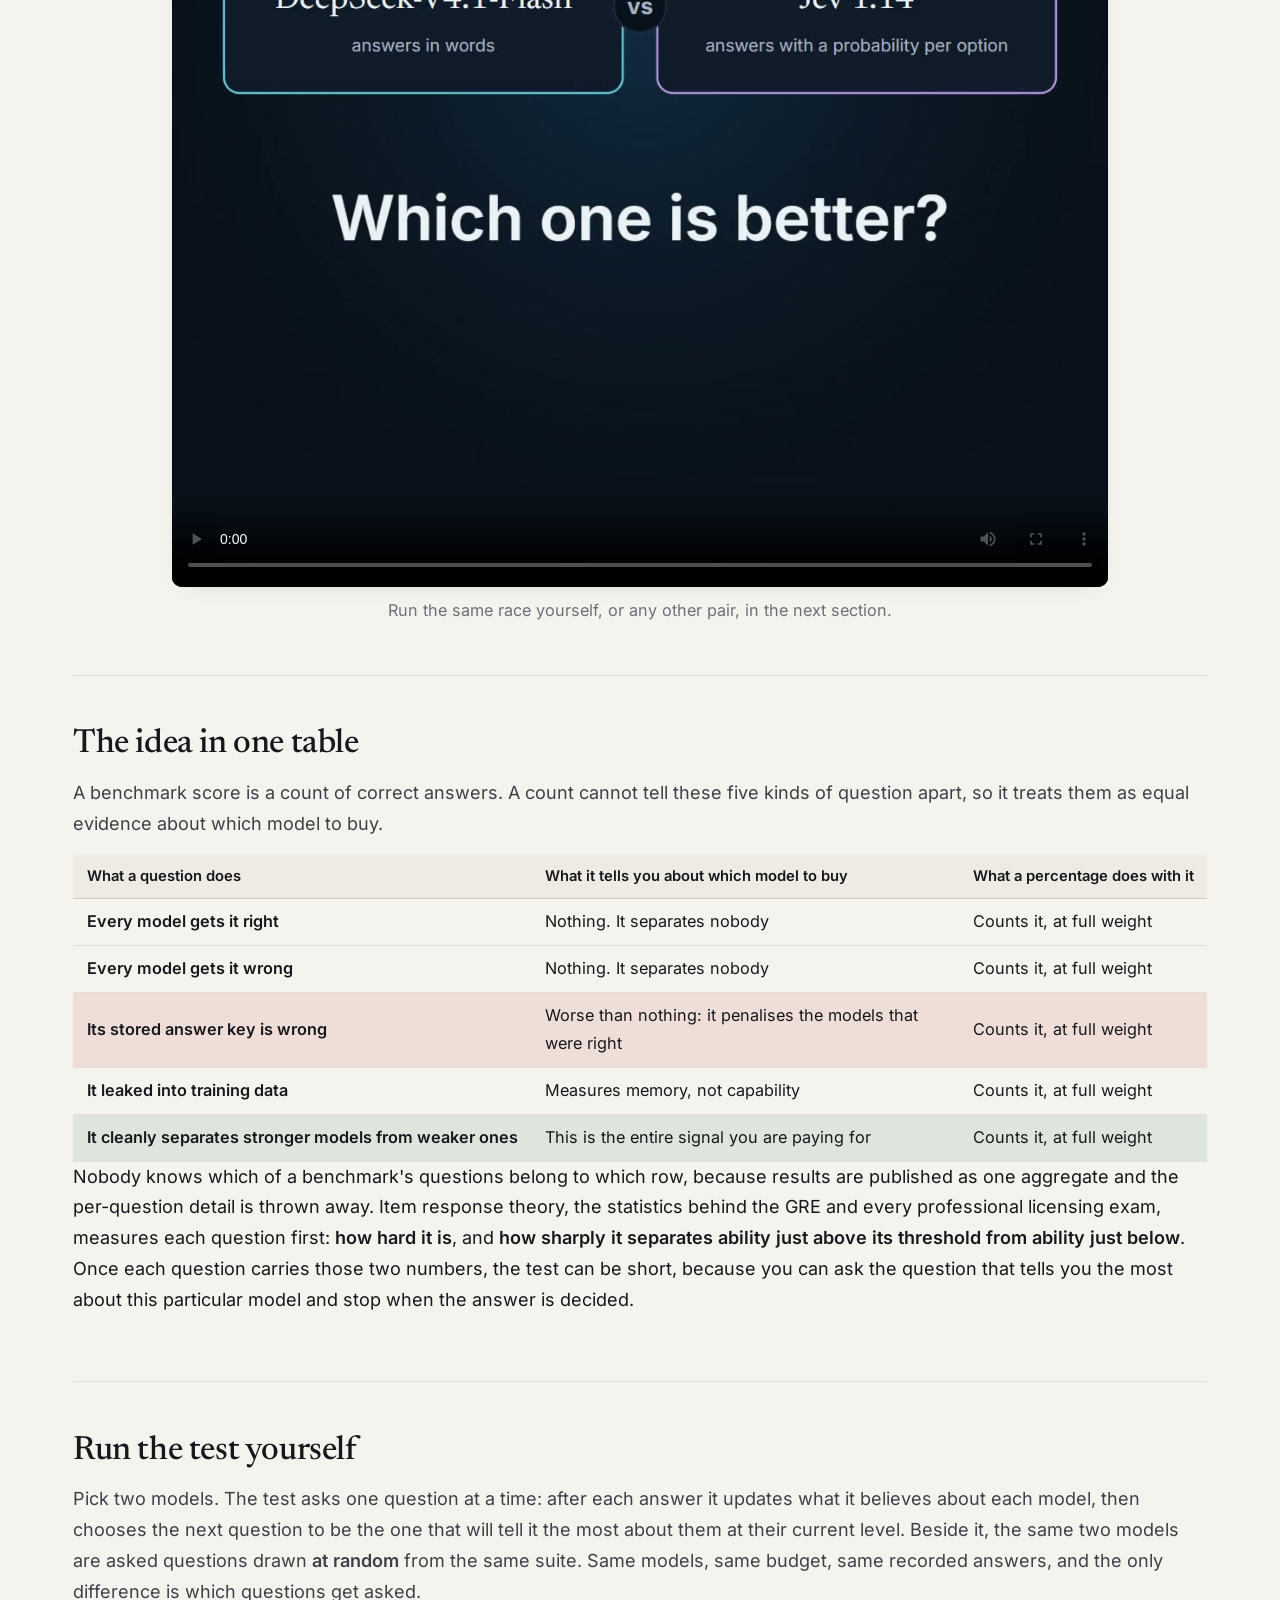
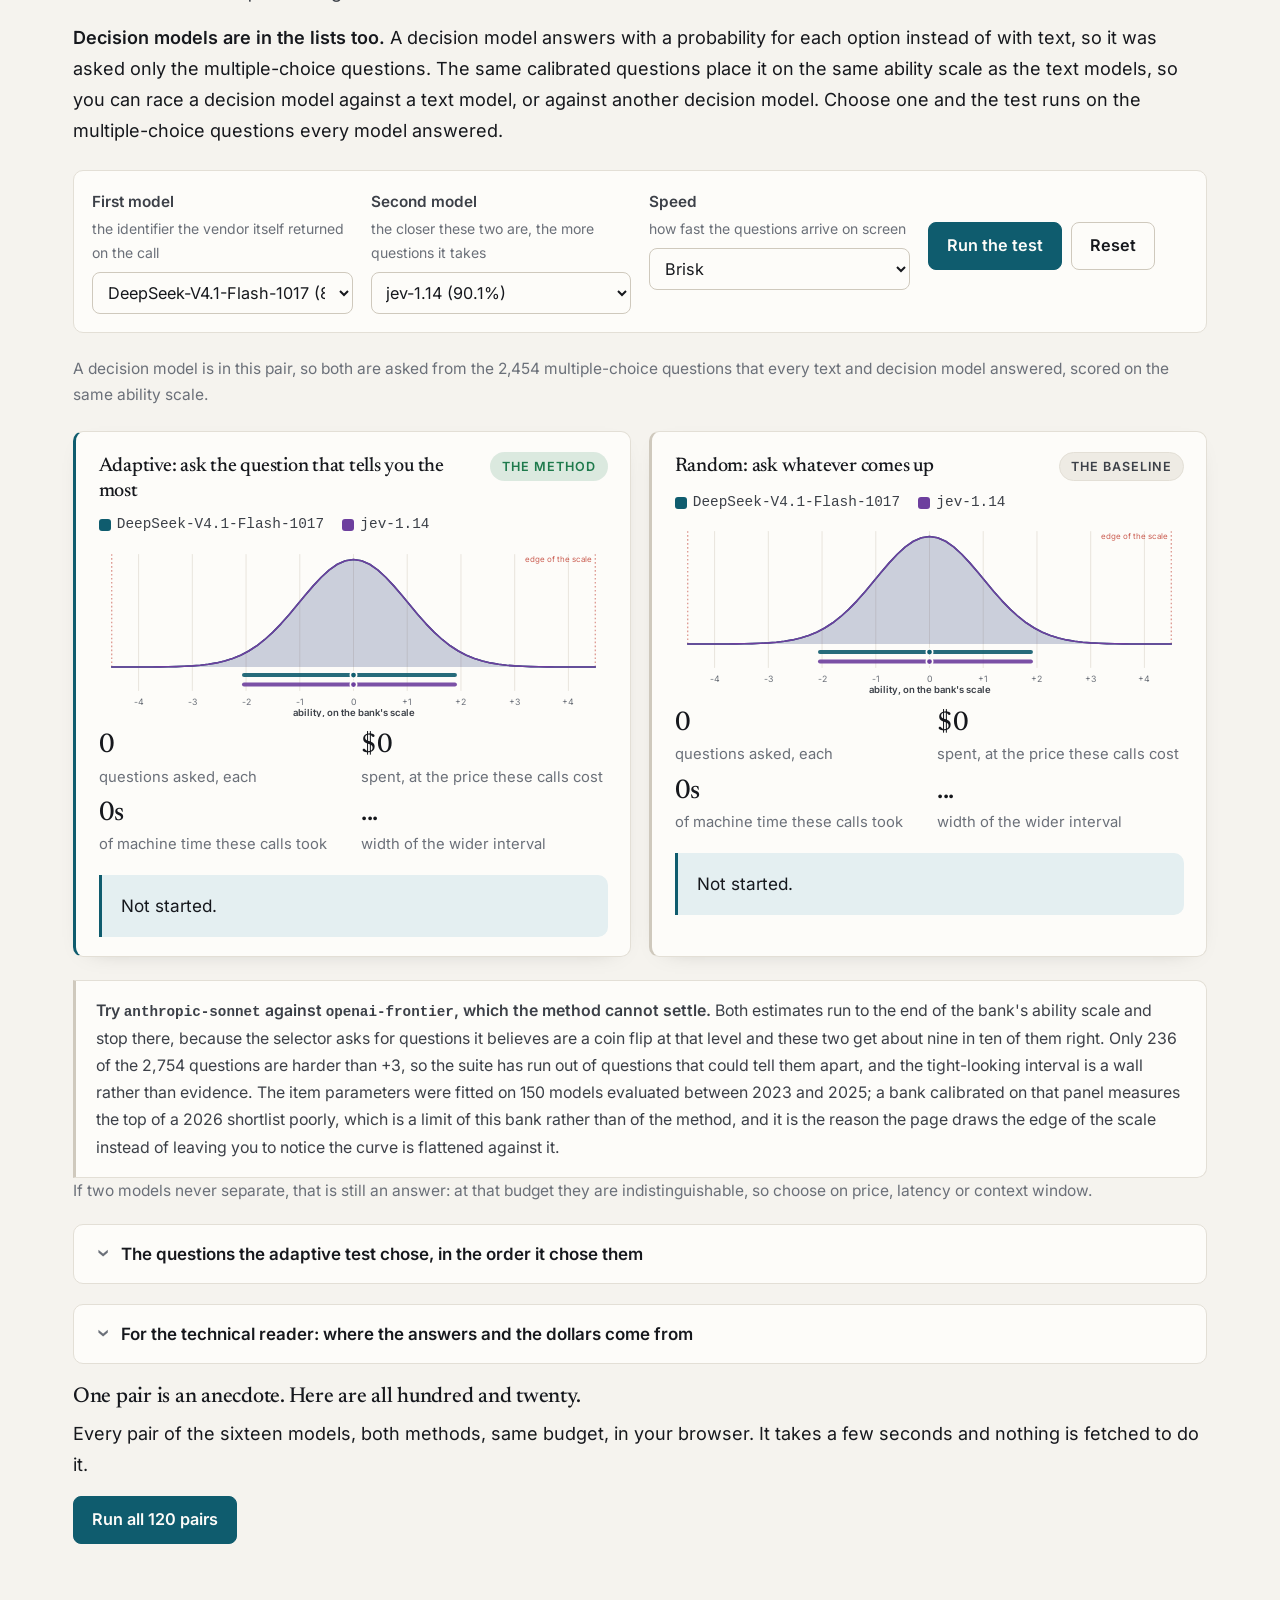
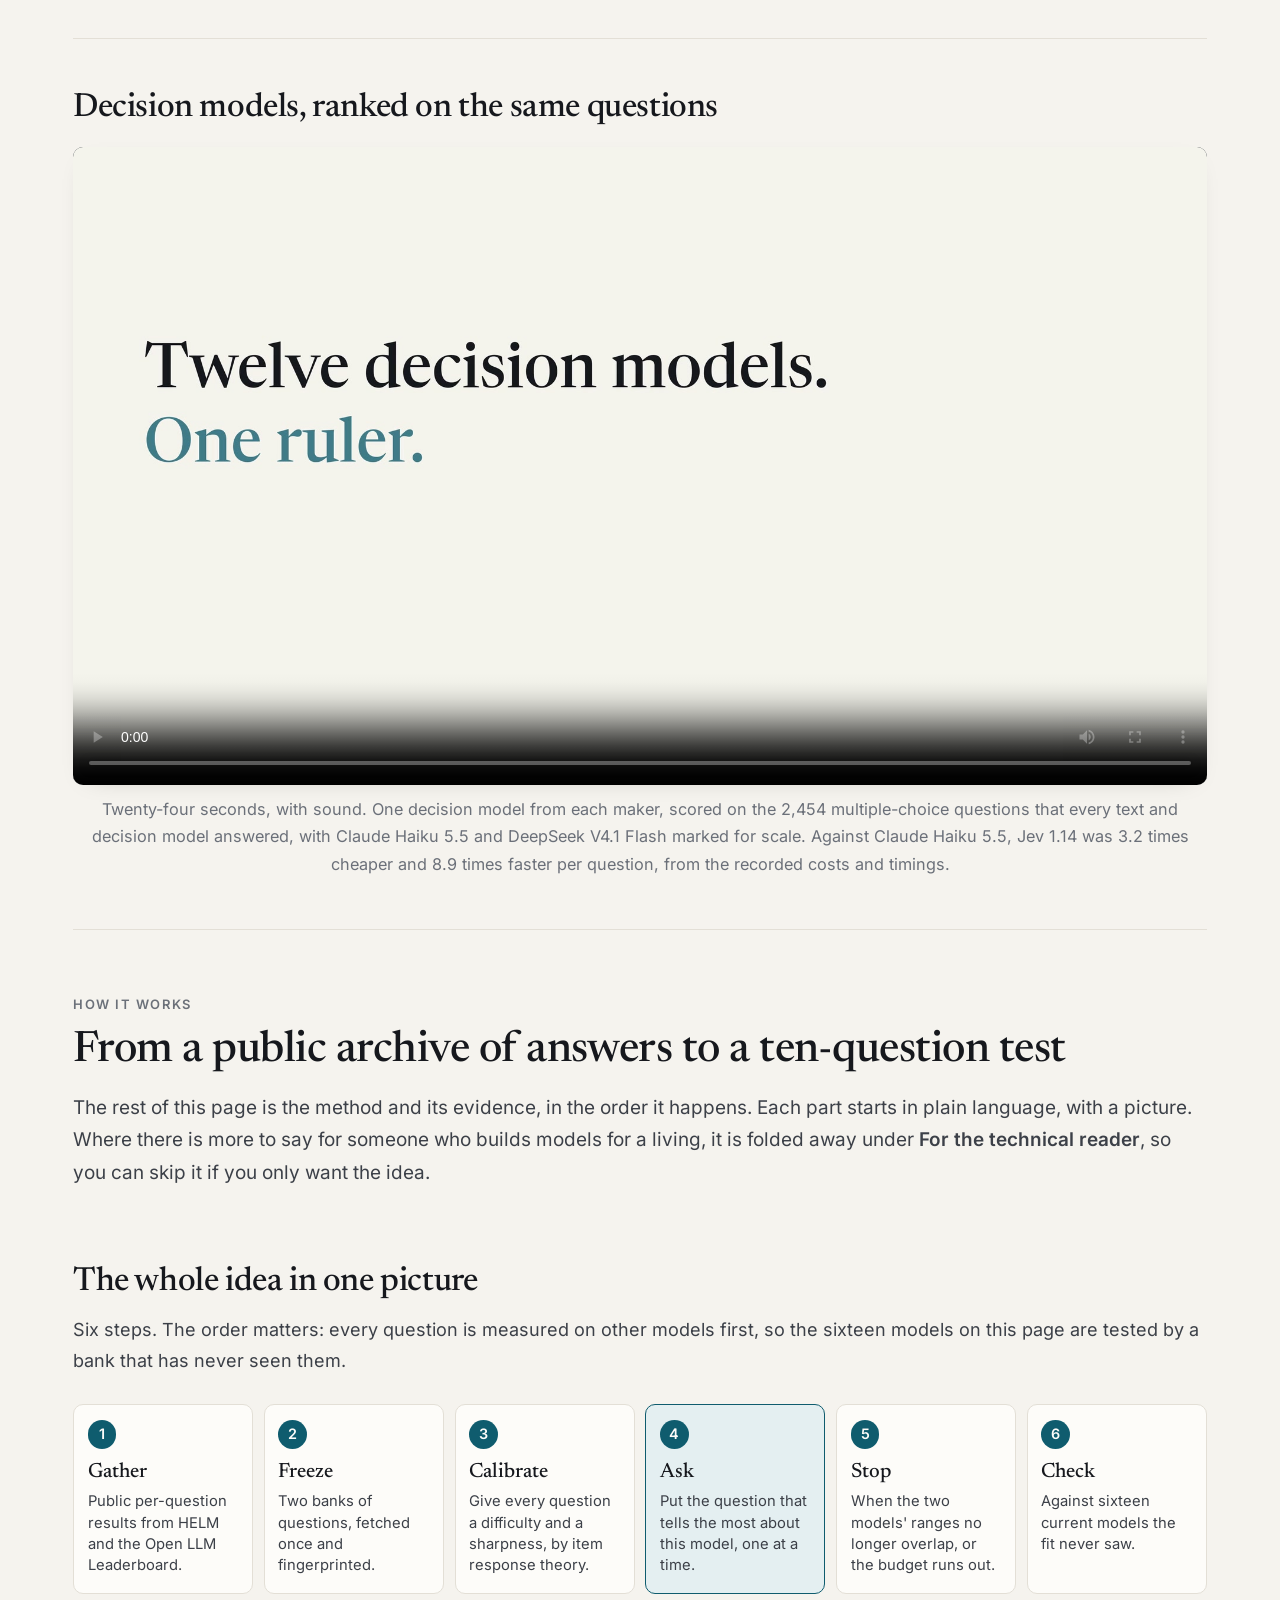
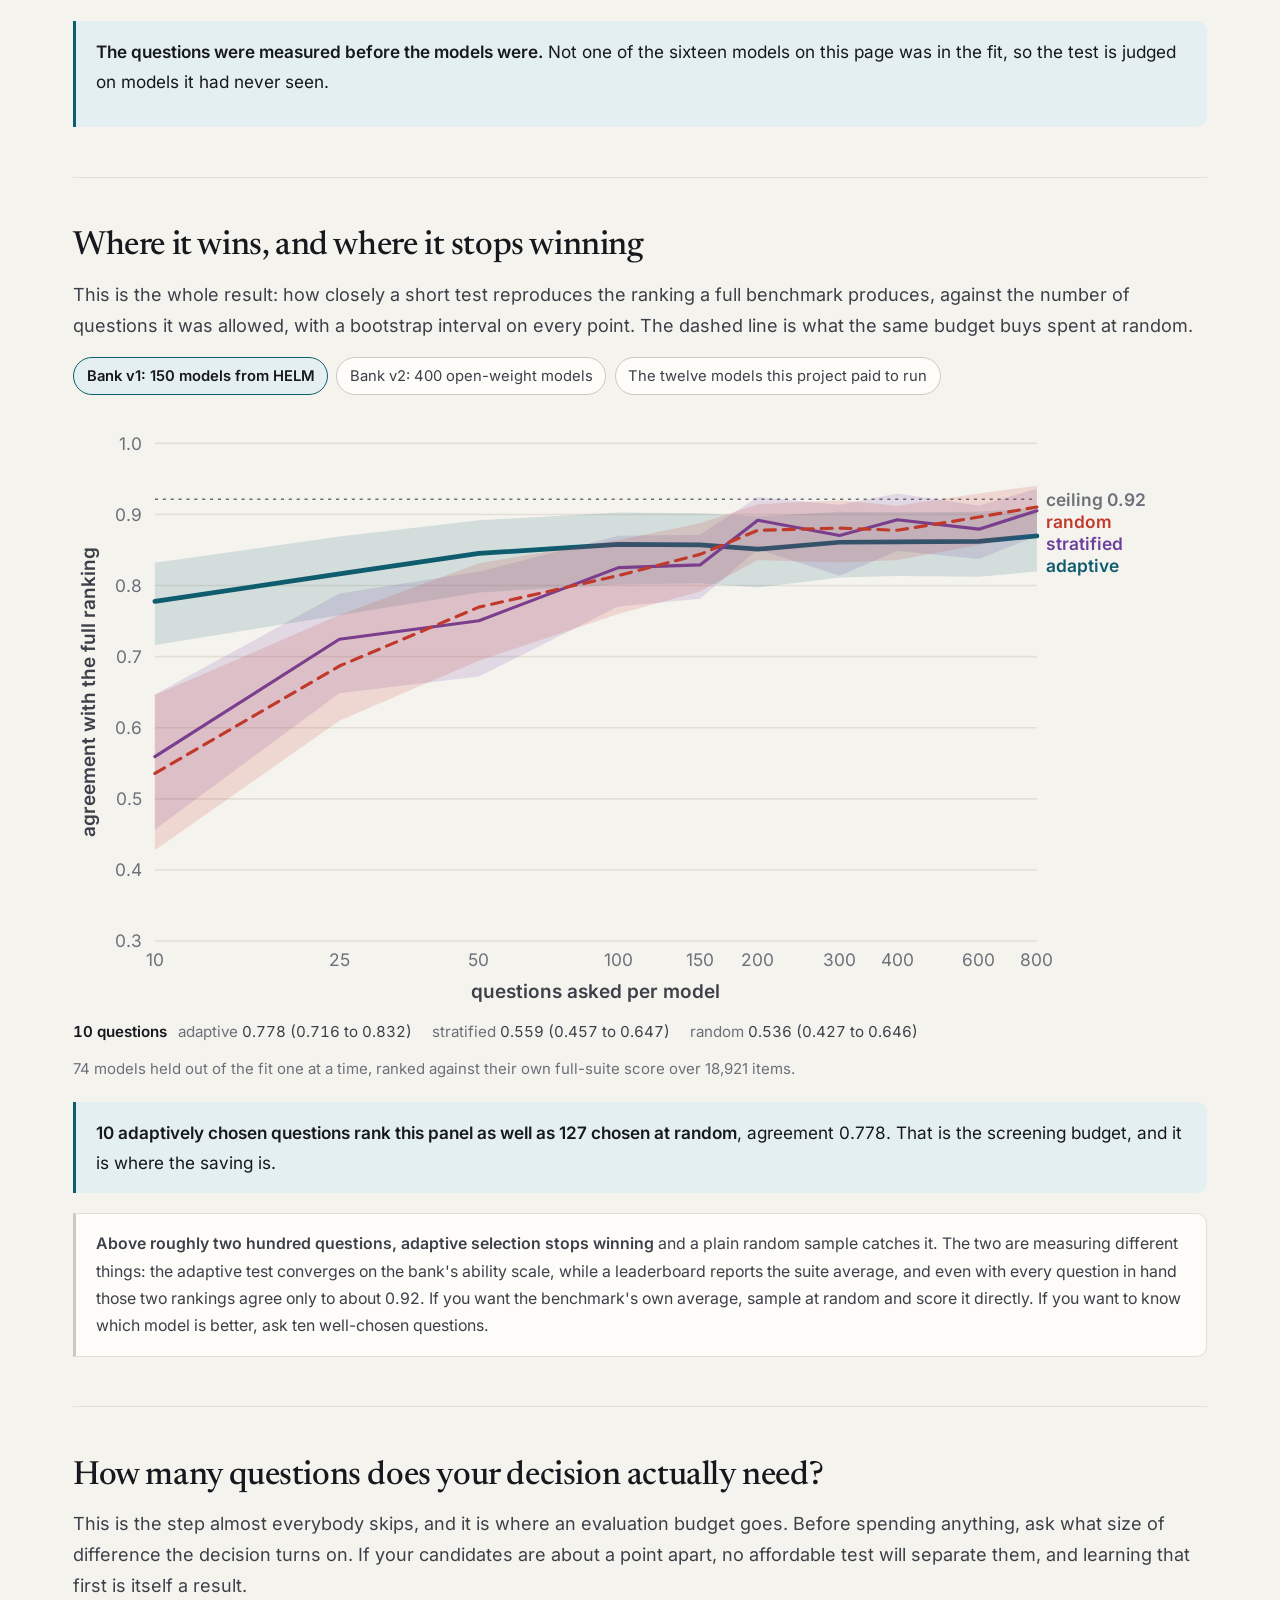
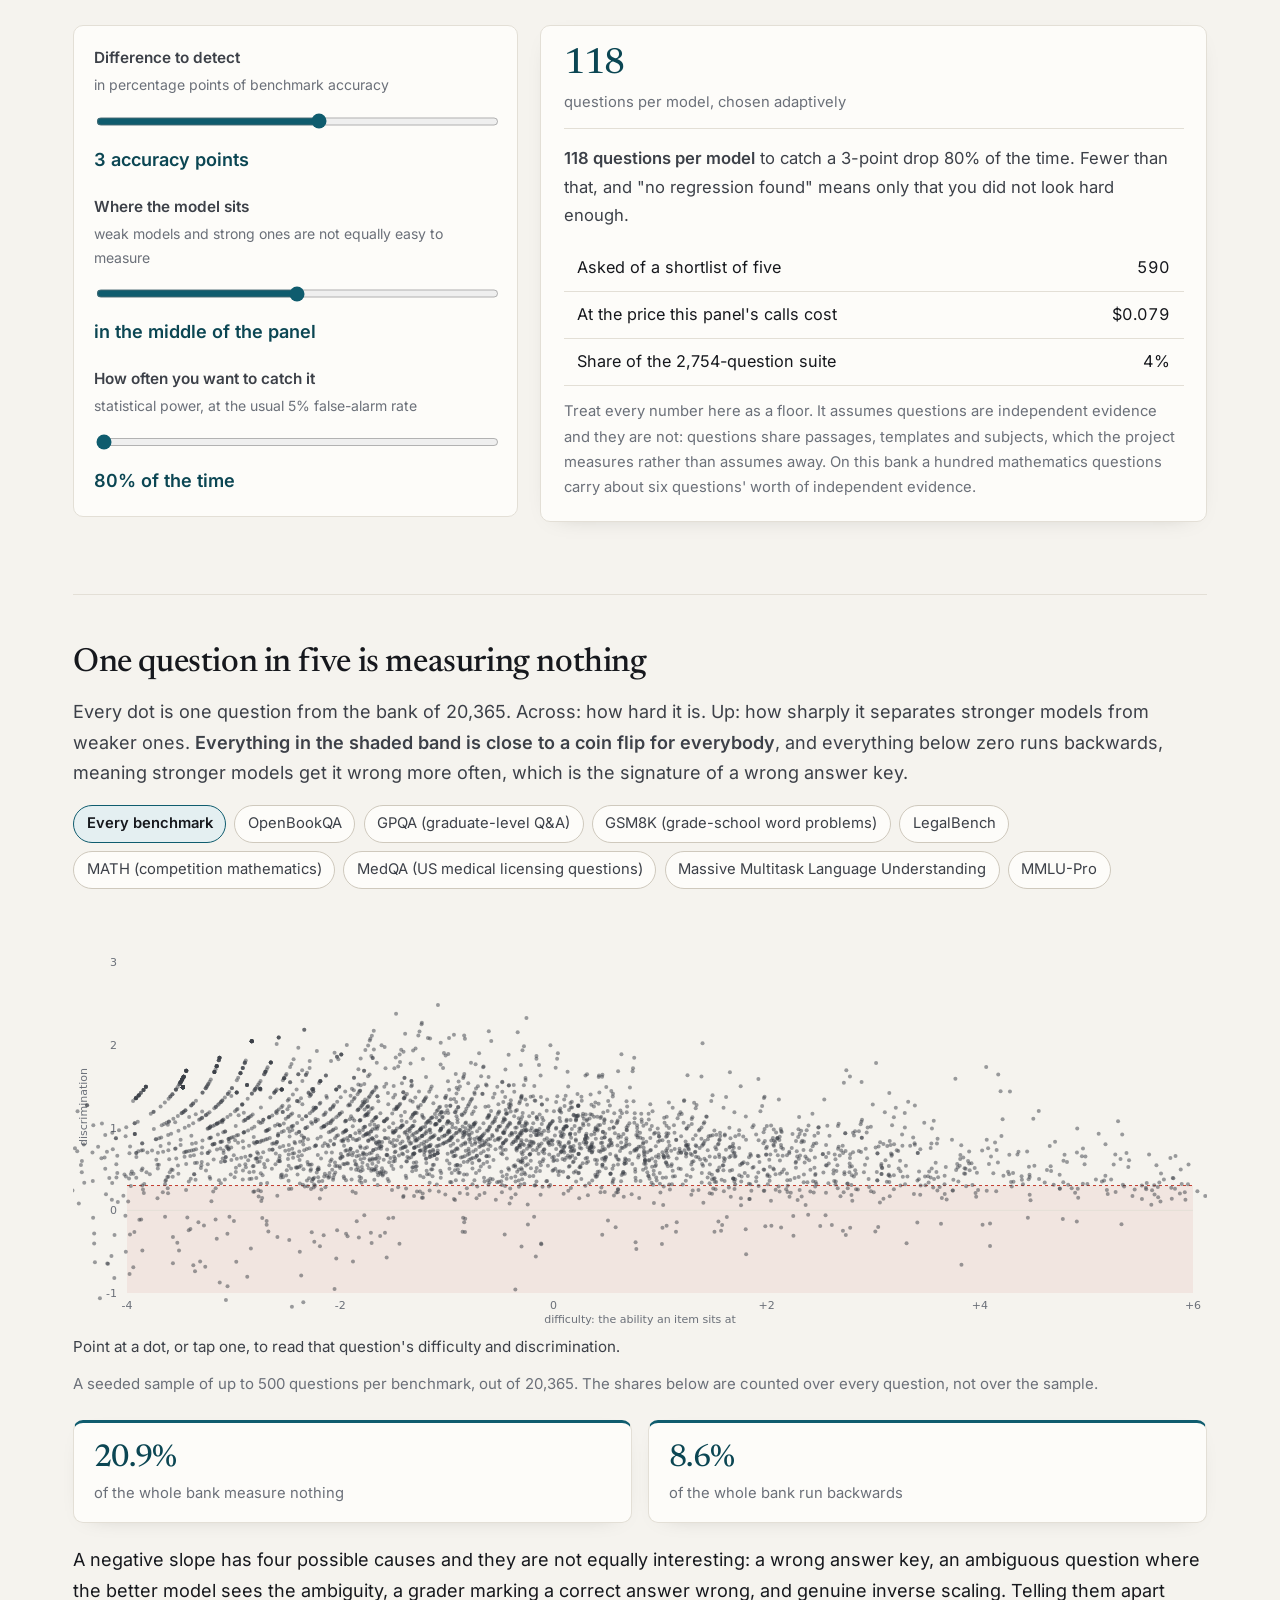
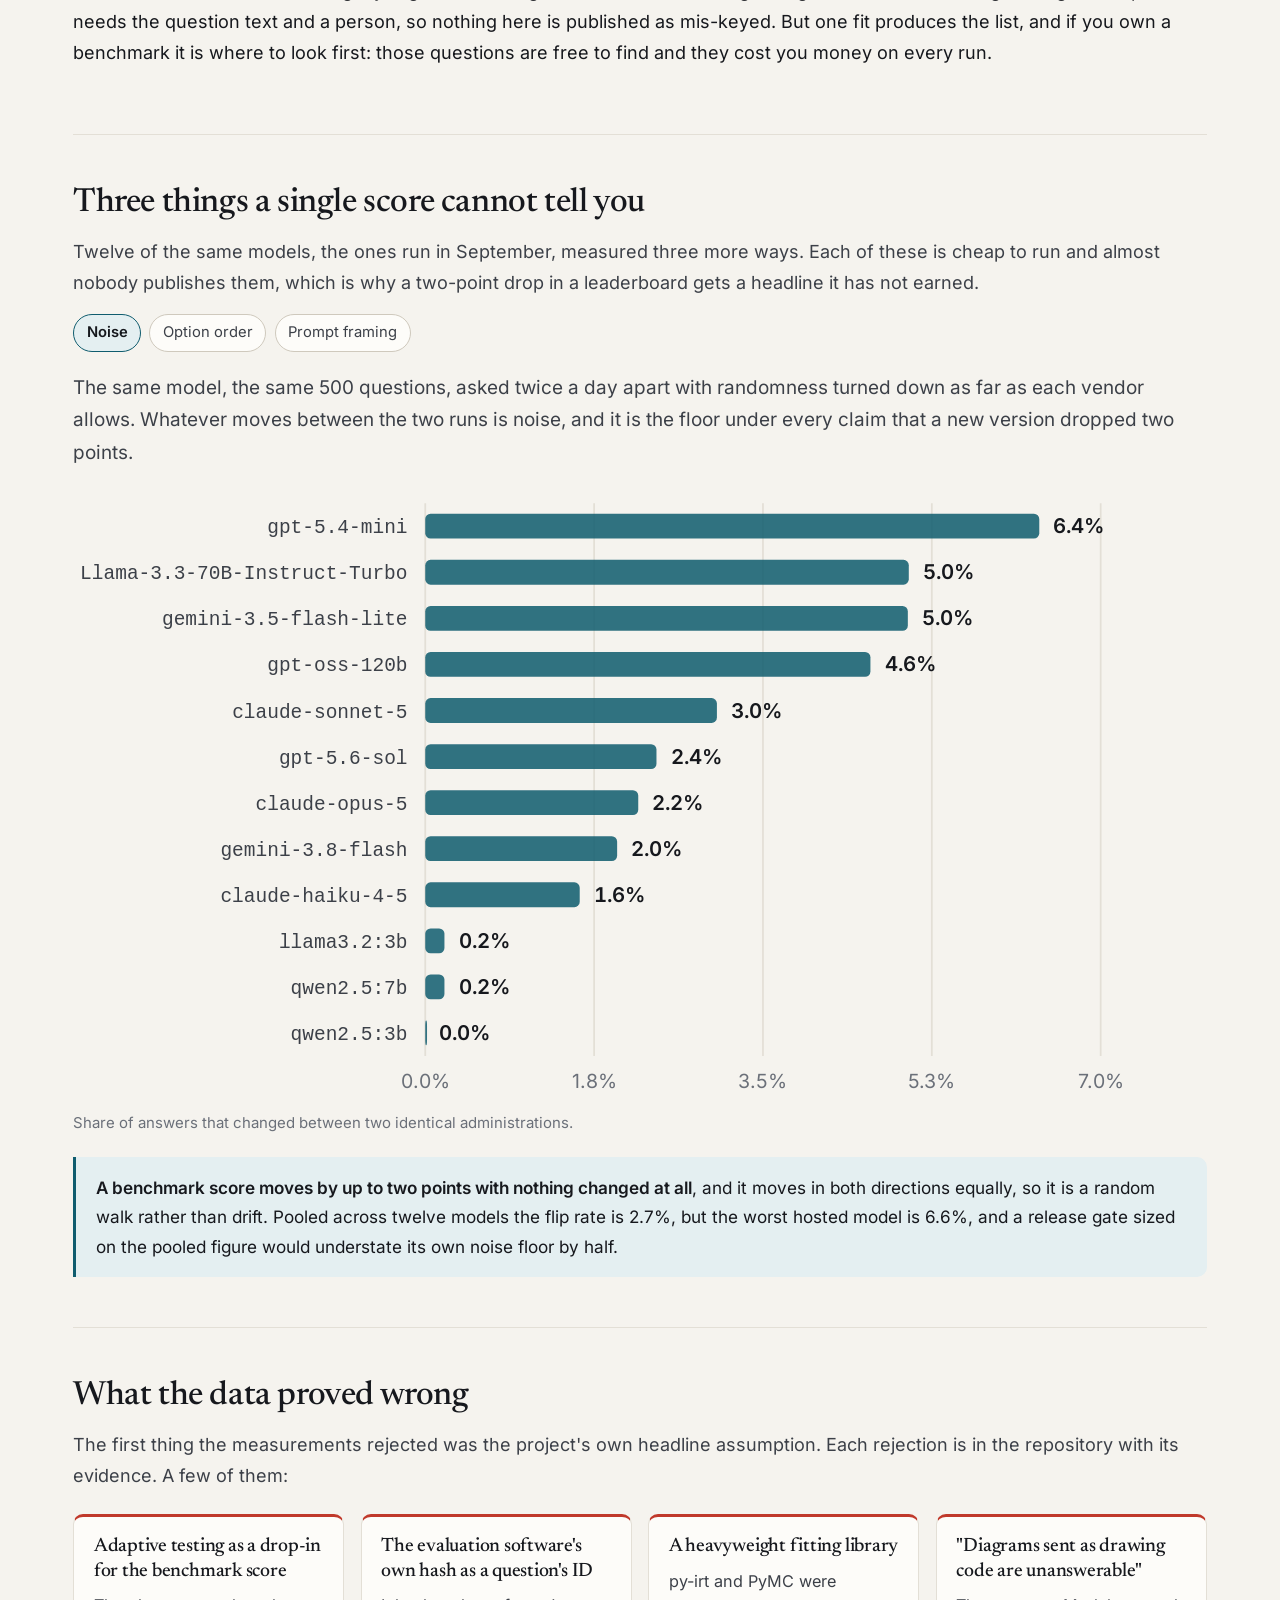
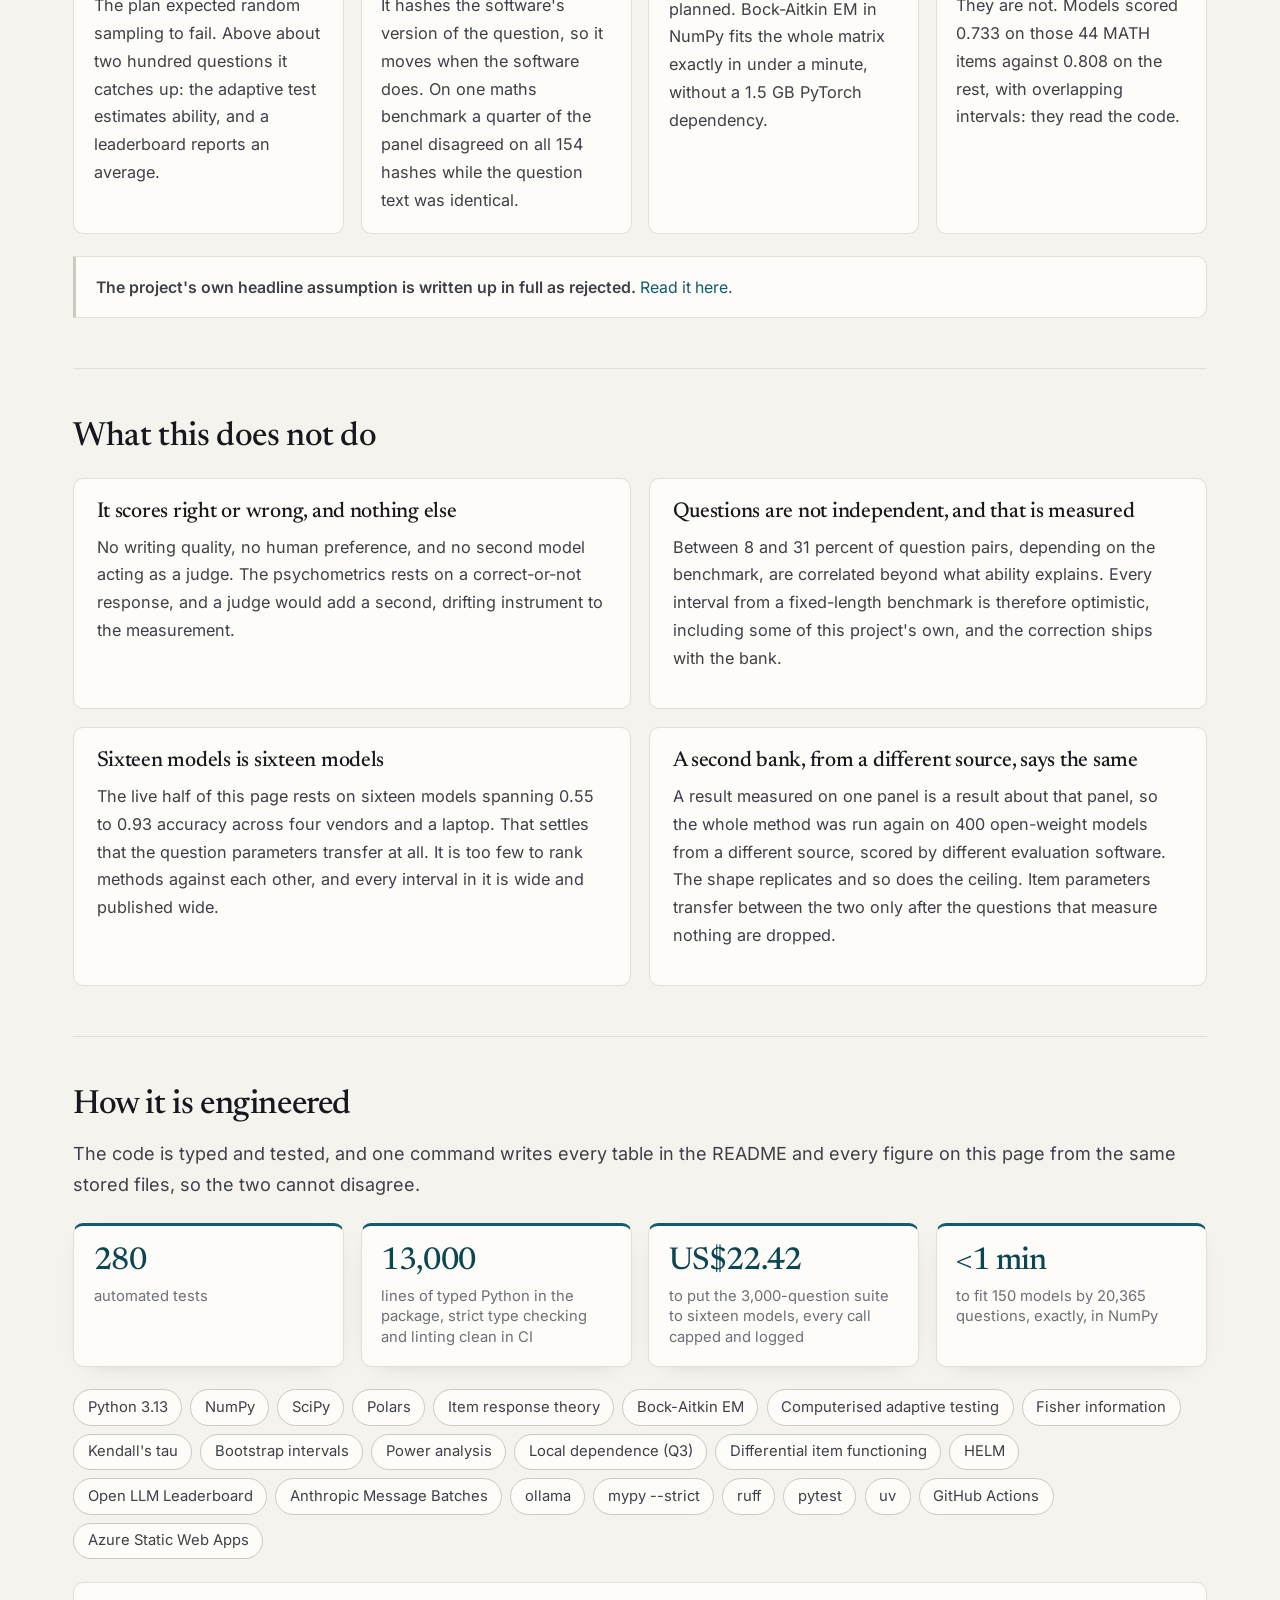
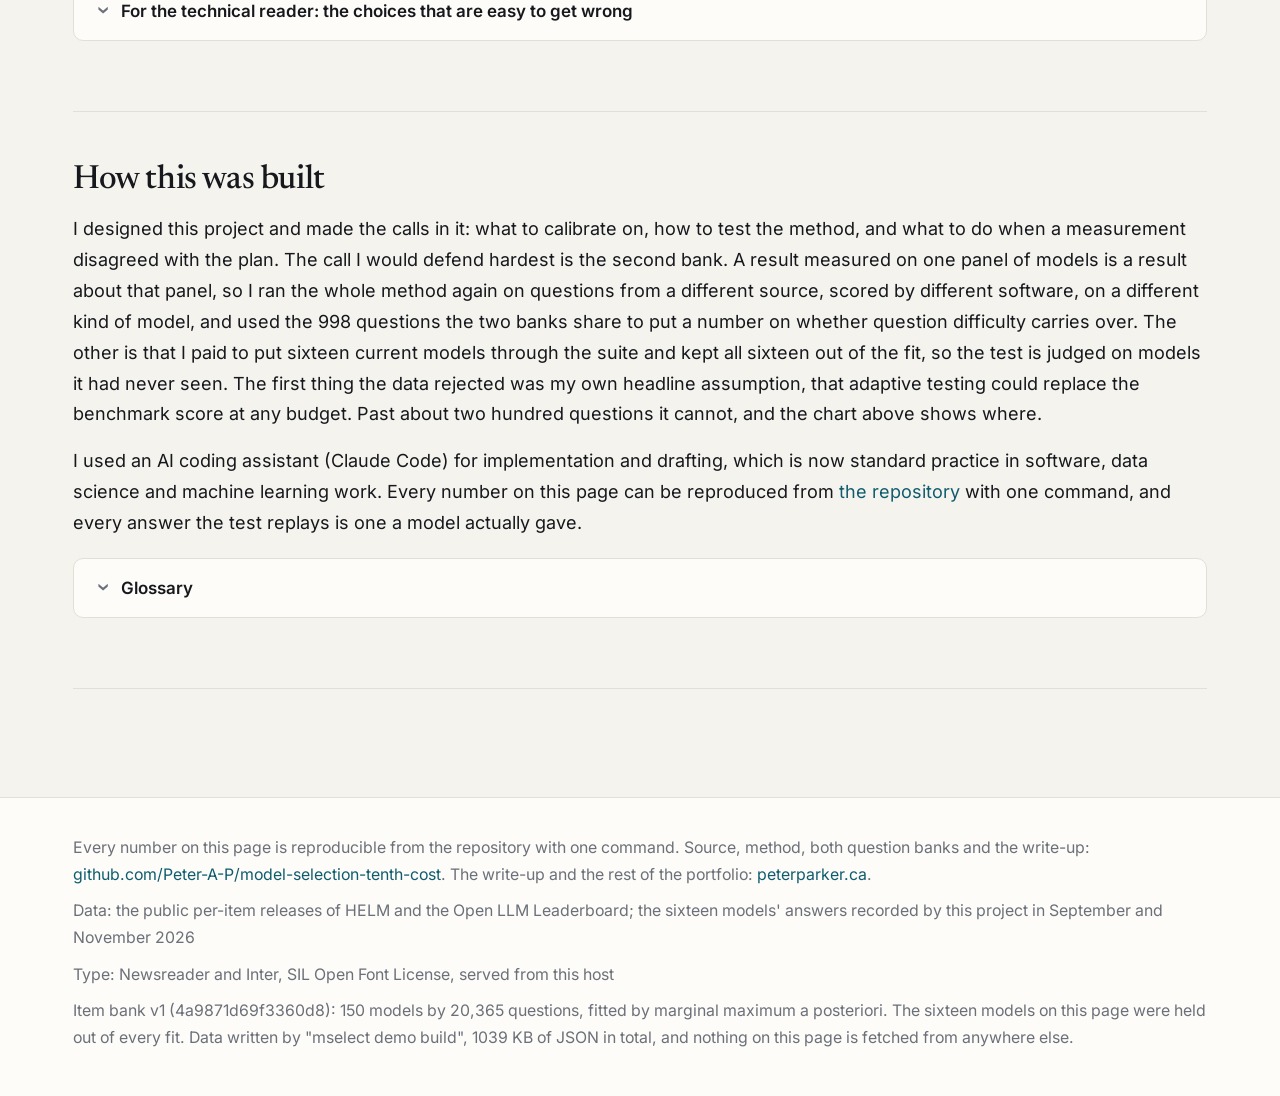
==== commit fdec37cb: "A second film before How it works: decision models ranked on the same questions, opening on its fram" ====
--- a/demo/index.html
+++ b/demo/index.html
@@ -281,6 +281,14 @@
     <p class="verdict" id="sweep-verdict" hidden></p>
   </section>
 
+  <section class="section" id="decision-models">
+    <h2>Decision models, ranked on the same questions</h2>
+    <video class="demo-video wide" controls playsinline preload="metadata" poster="video/decision-models-ranked-poster.jpg" src="video/decision-models-ranked.mp4">
+      Your browser cannot play this video. <a href="video/decision-models-ranked.mp4">Download it</a> instead.
+    </video>
+    <p class="demo-video-note wide">Twenty-four seconds, with sound. One decision model from each maker, scored on the 2,454 multiple-choice questions that every text and decision model answered, with Claude Haiku 5.5 and DeepSeek V4.1 Flash marked for scale. Against Claude Haiku 5.5, Jev 1.14 was 3.2 times cheaper and 8.9 times faster per question, from the recorded costs and timings.</p>
+  </section>
+
   <div class="part">
     <p class="eyebrow">How it works</p>
     <h2 class="part-title">From a public archive of answers to a ten-question test</h2>
--- a/demo/style.css
+++ b/demo/style.css
@@ -880,3 +880,7 @@
 /* The film under the headline figures, sized and framed as on project 10's page. */
 .demo-video { display: block; width: 100%; max-width: 52rem; aspect-ratio: 1; margin: 1rem auto 0; border-radius: var(--radius); background: #0a111c; box-shadow: var(--shadow); }
 .demo-video-note { max-width: 52rem; margin: 0.6rem auto 0; font-size: 0.9rem; color: var(--ink-faint); text-align: center; }
+
+/* The ranking film is widescreen, so it takes the column's full width at 16 by 9. */
+.demo-video.wide { max-width: 100%; aspect-ratio: 16 / 9; }
+.demo-video-note.wide { max-width: 100%; }
